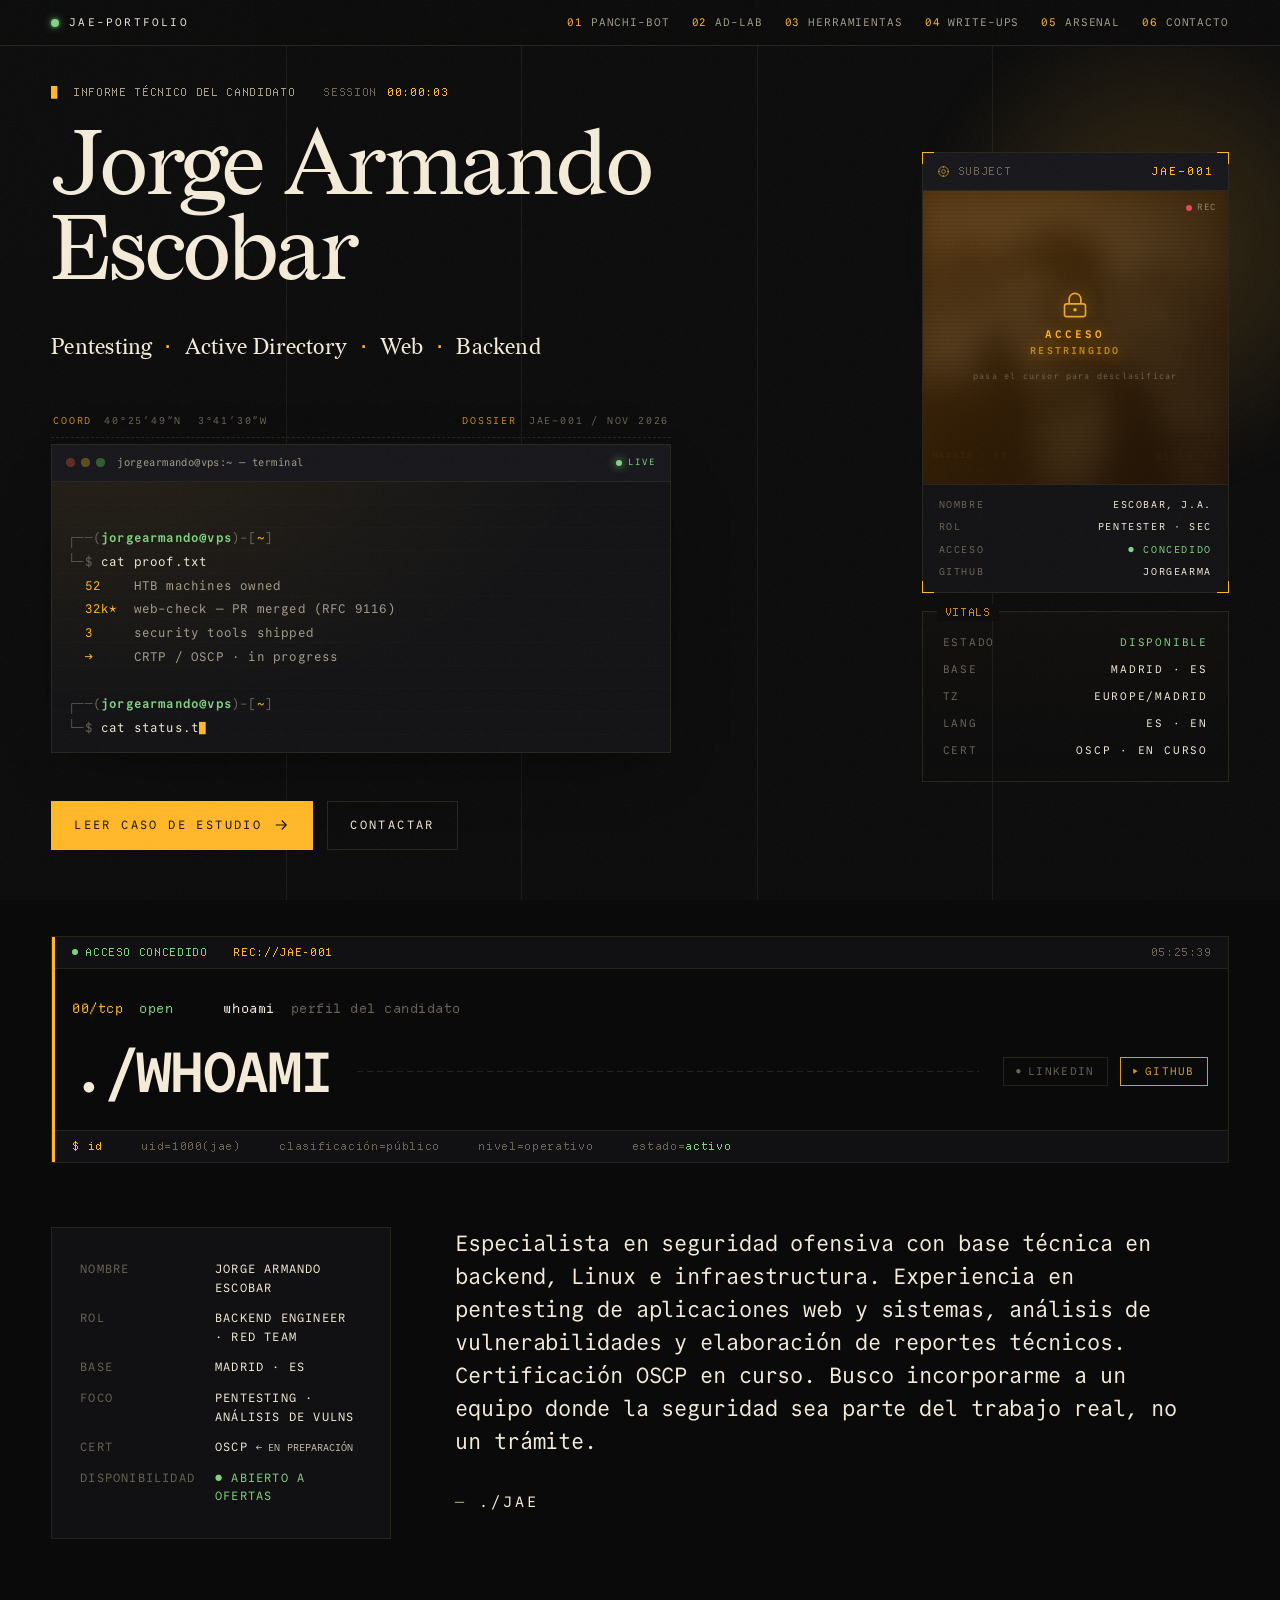
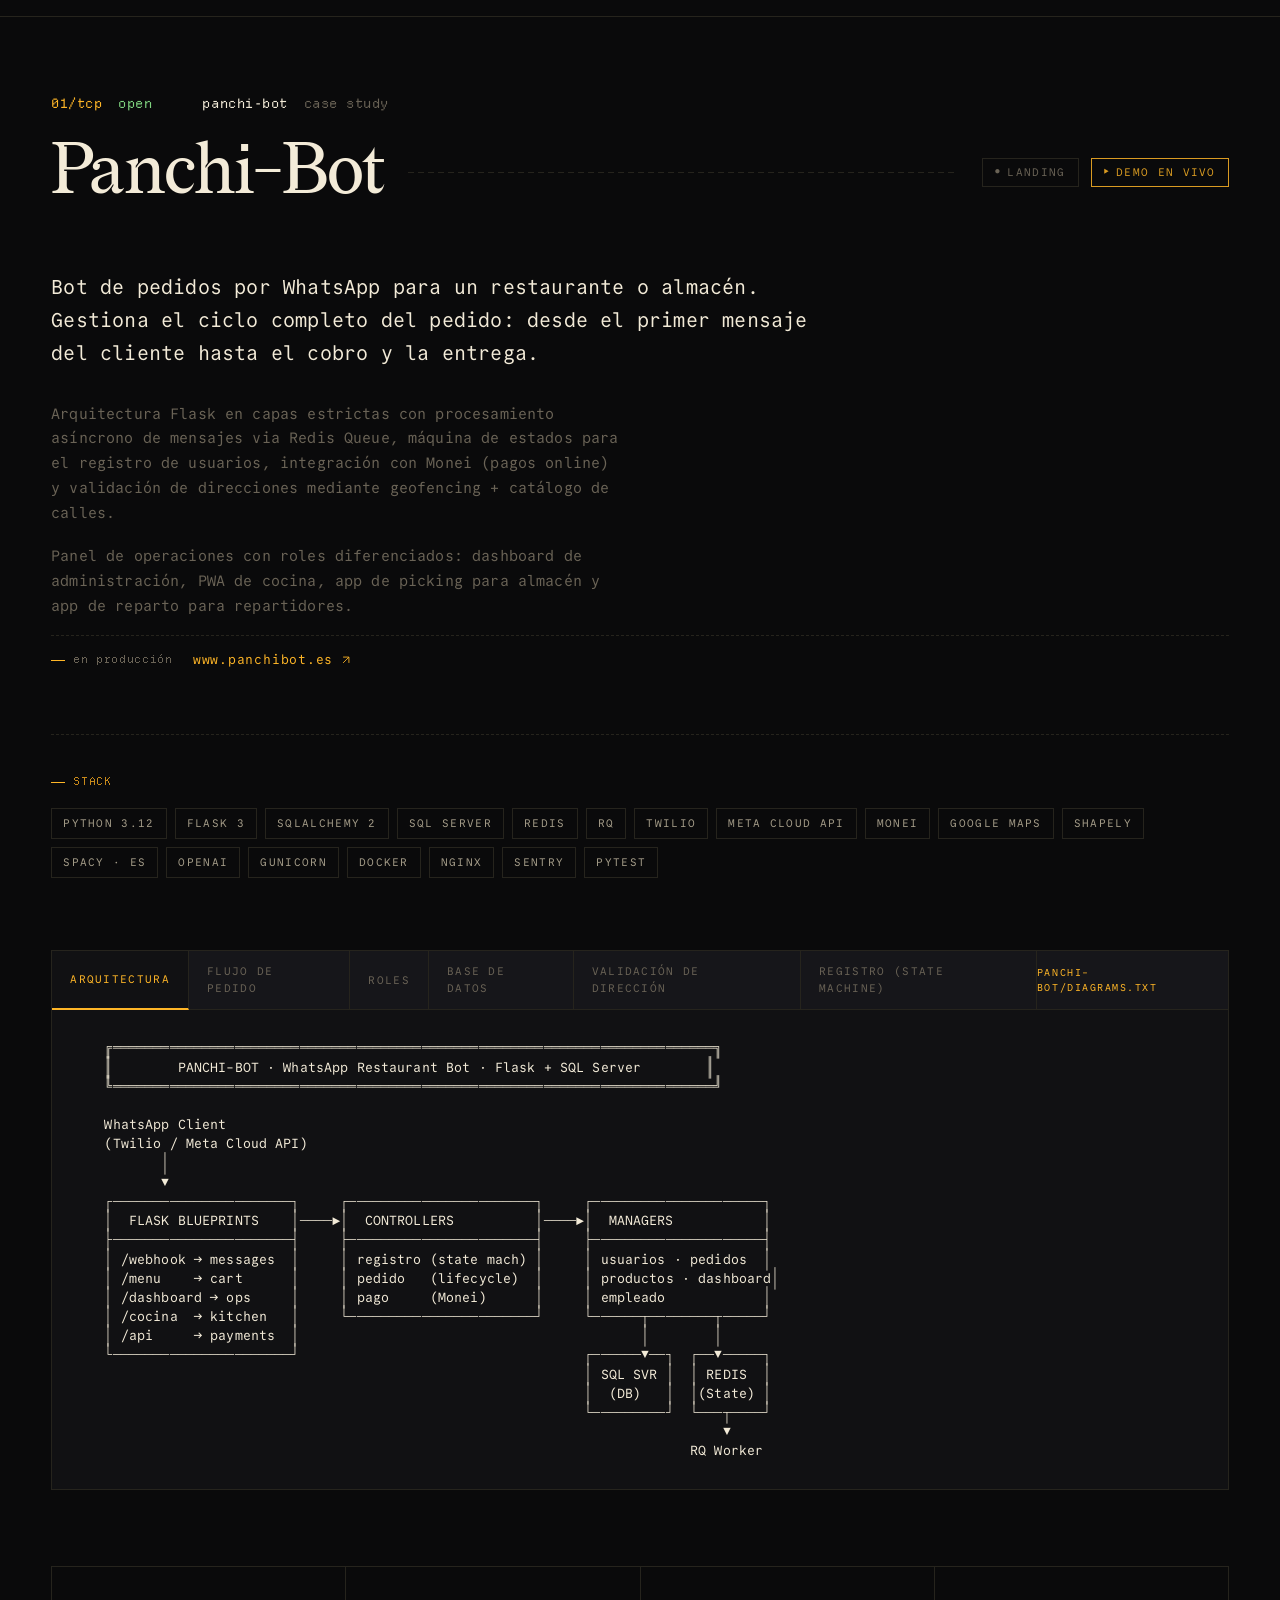
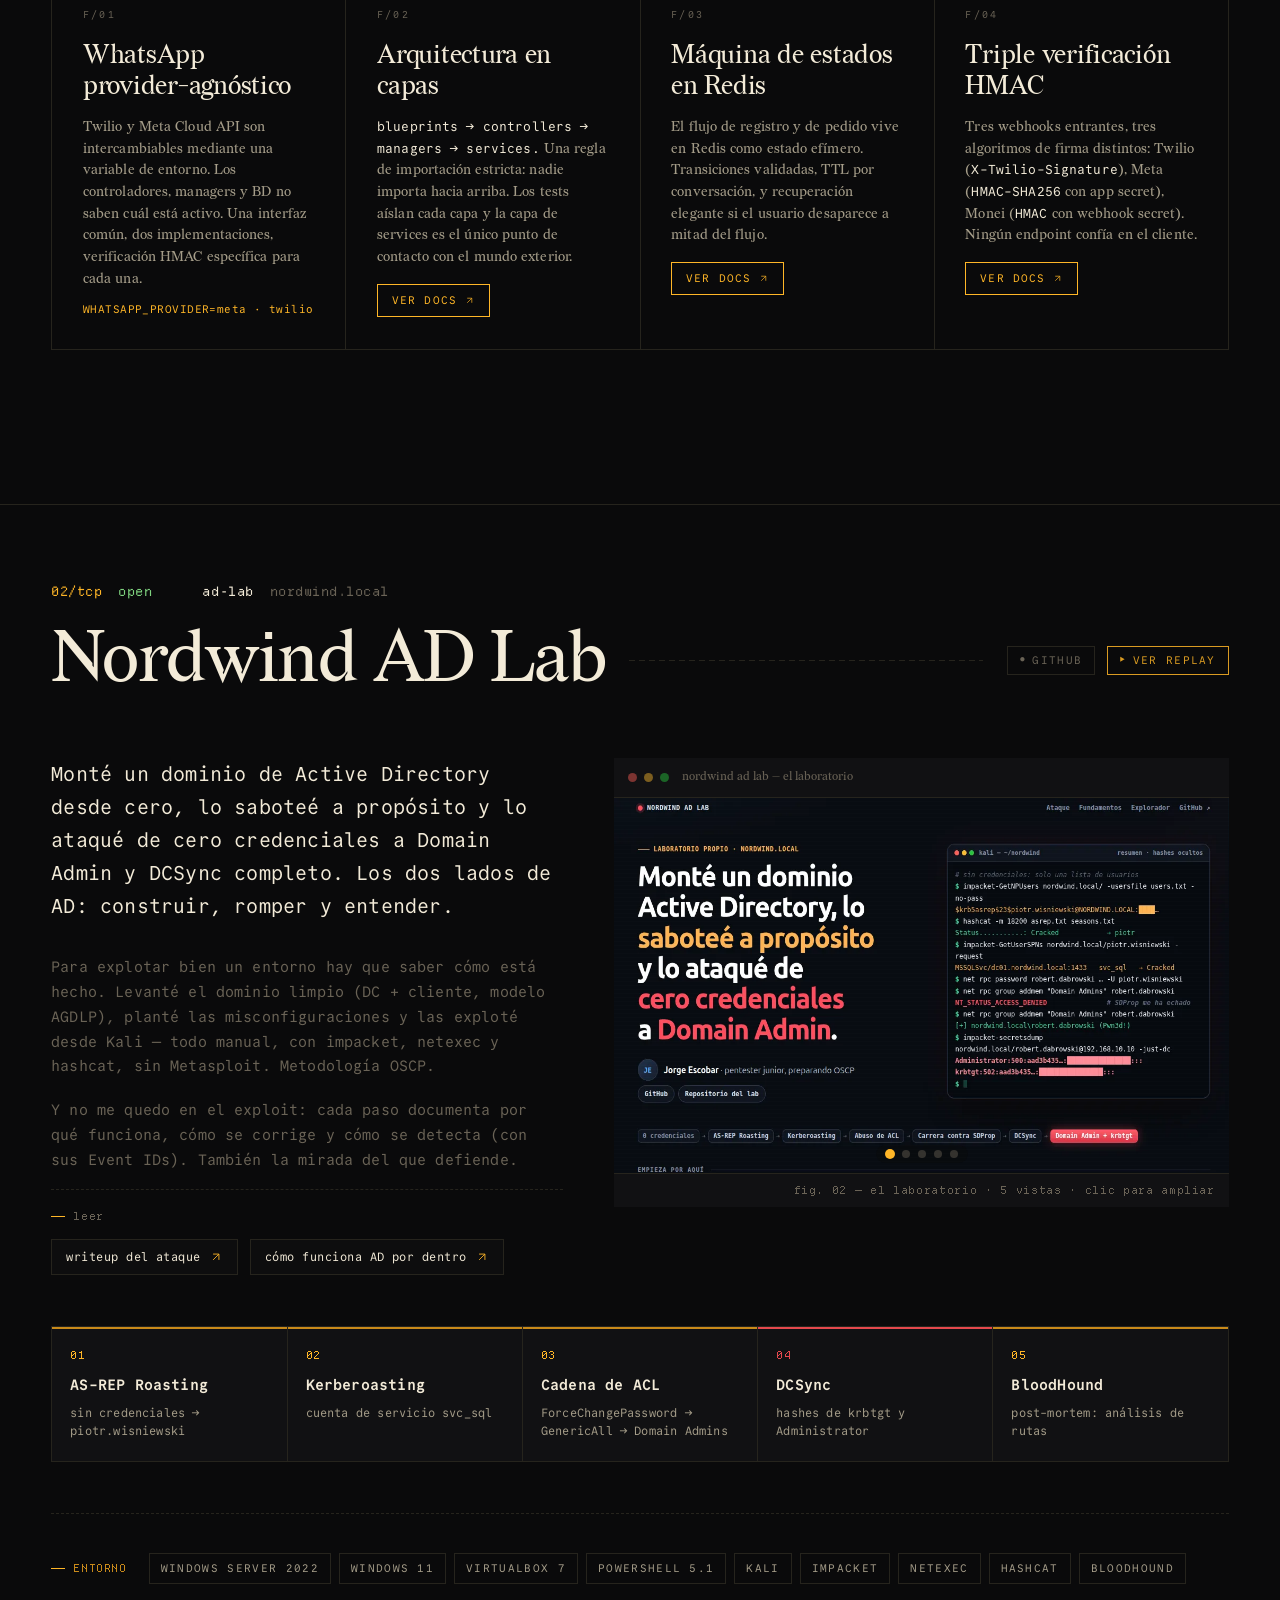
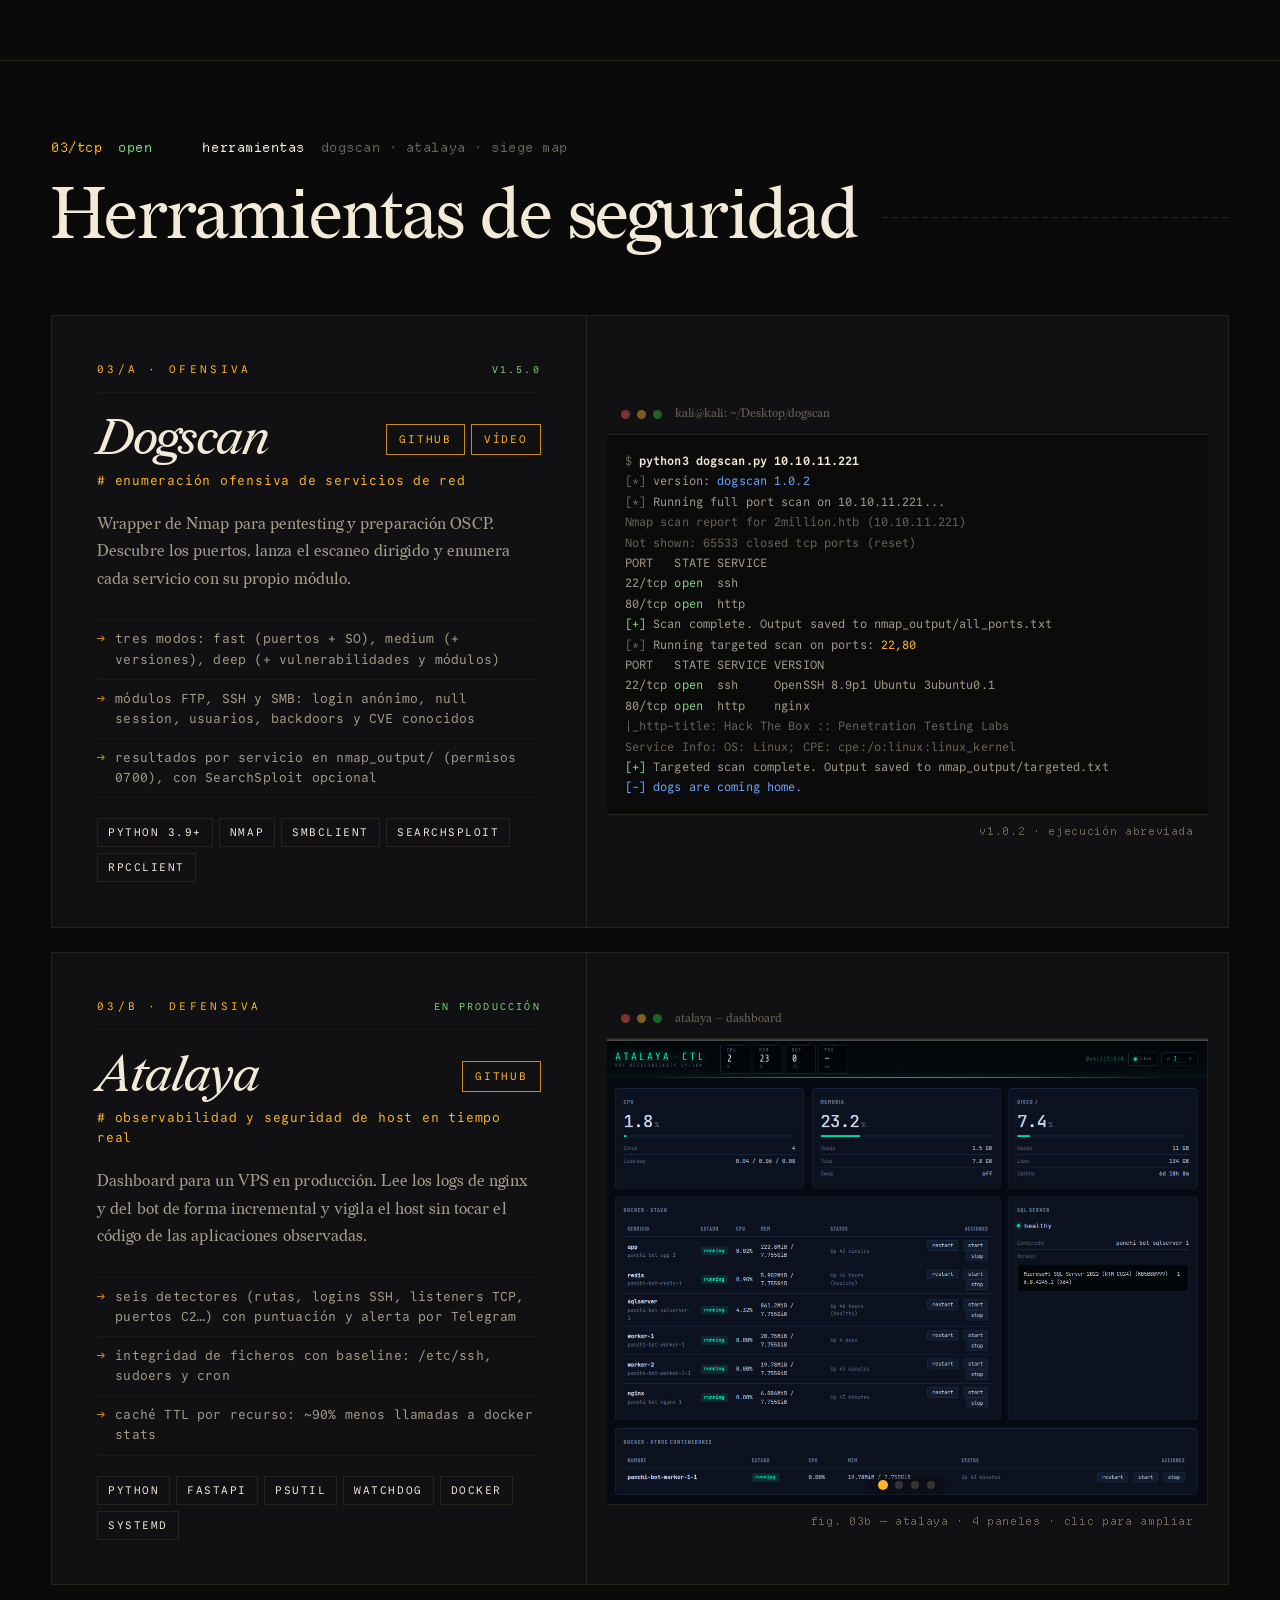
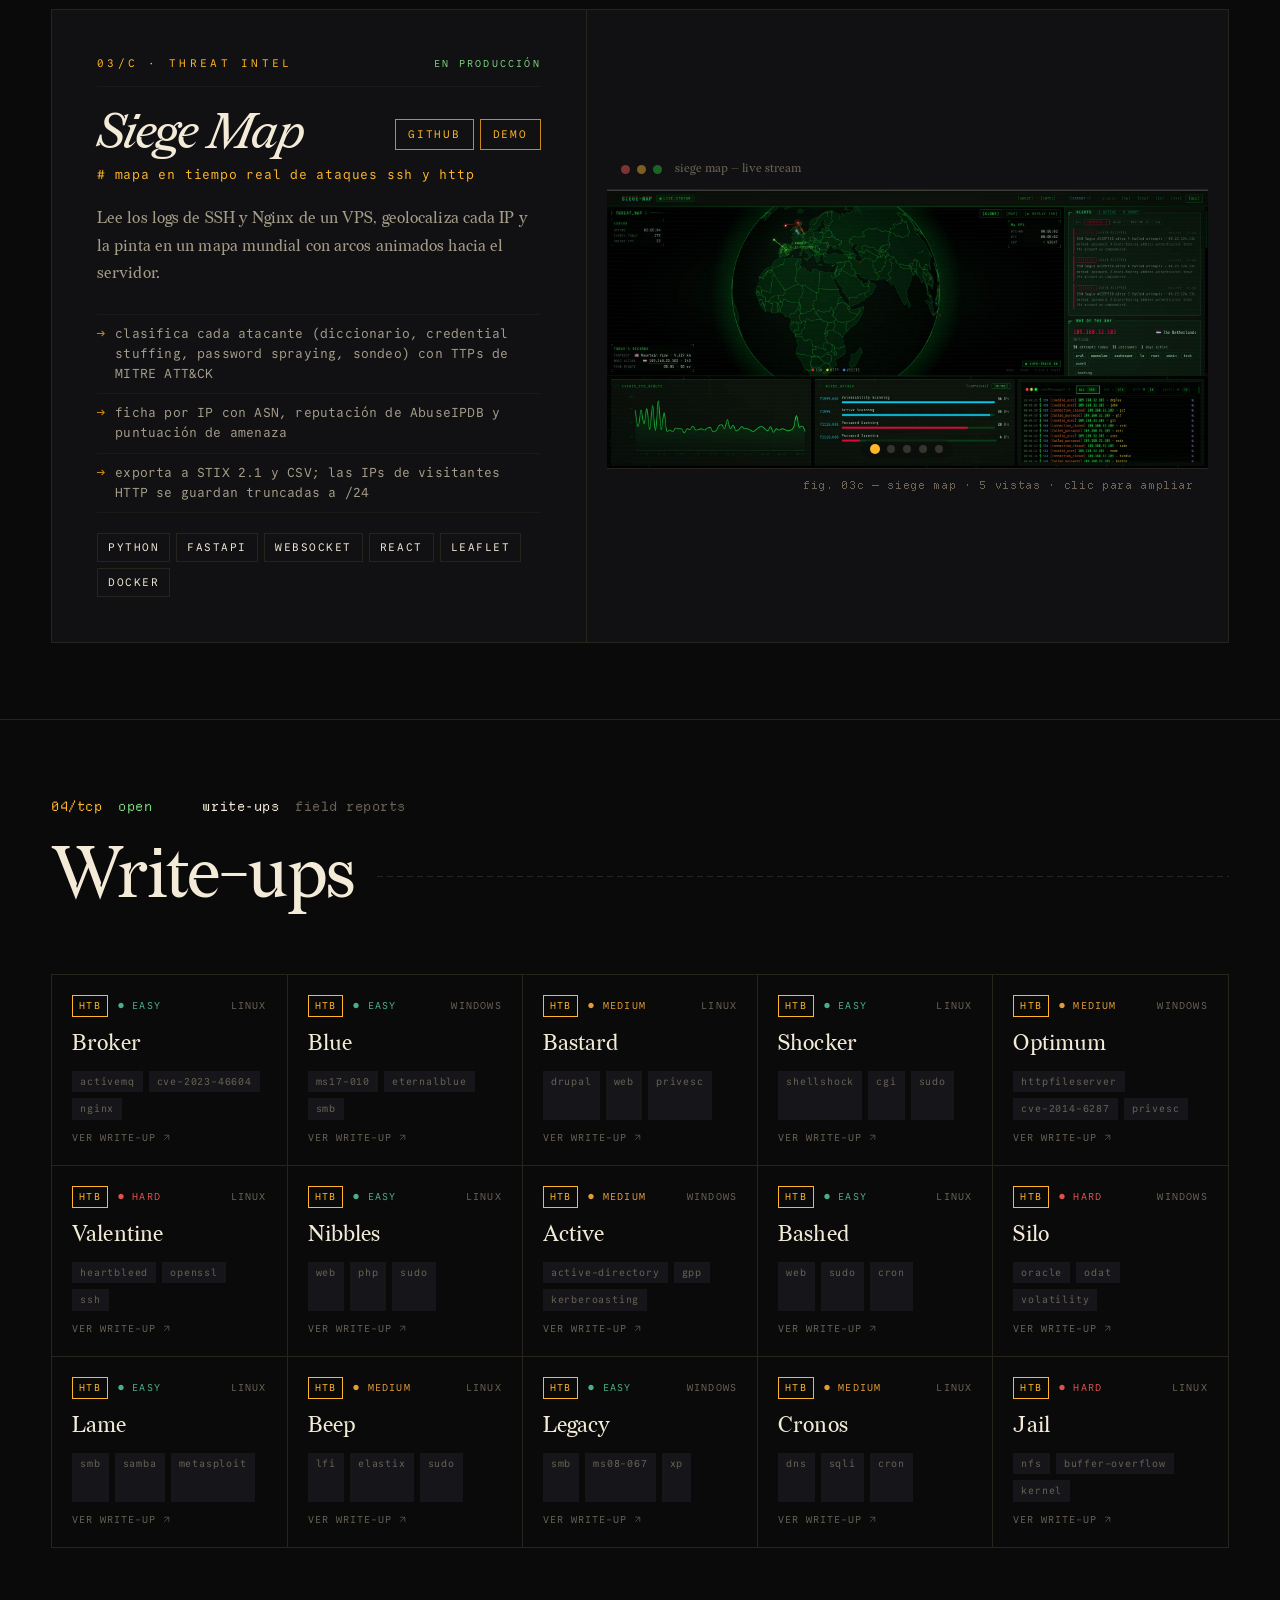
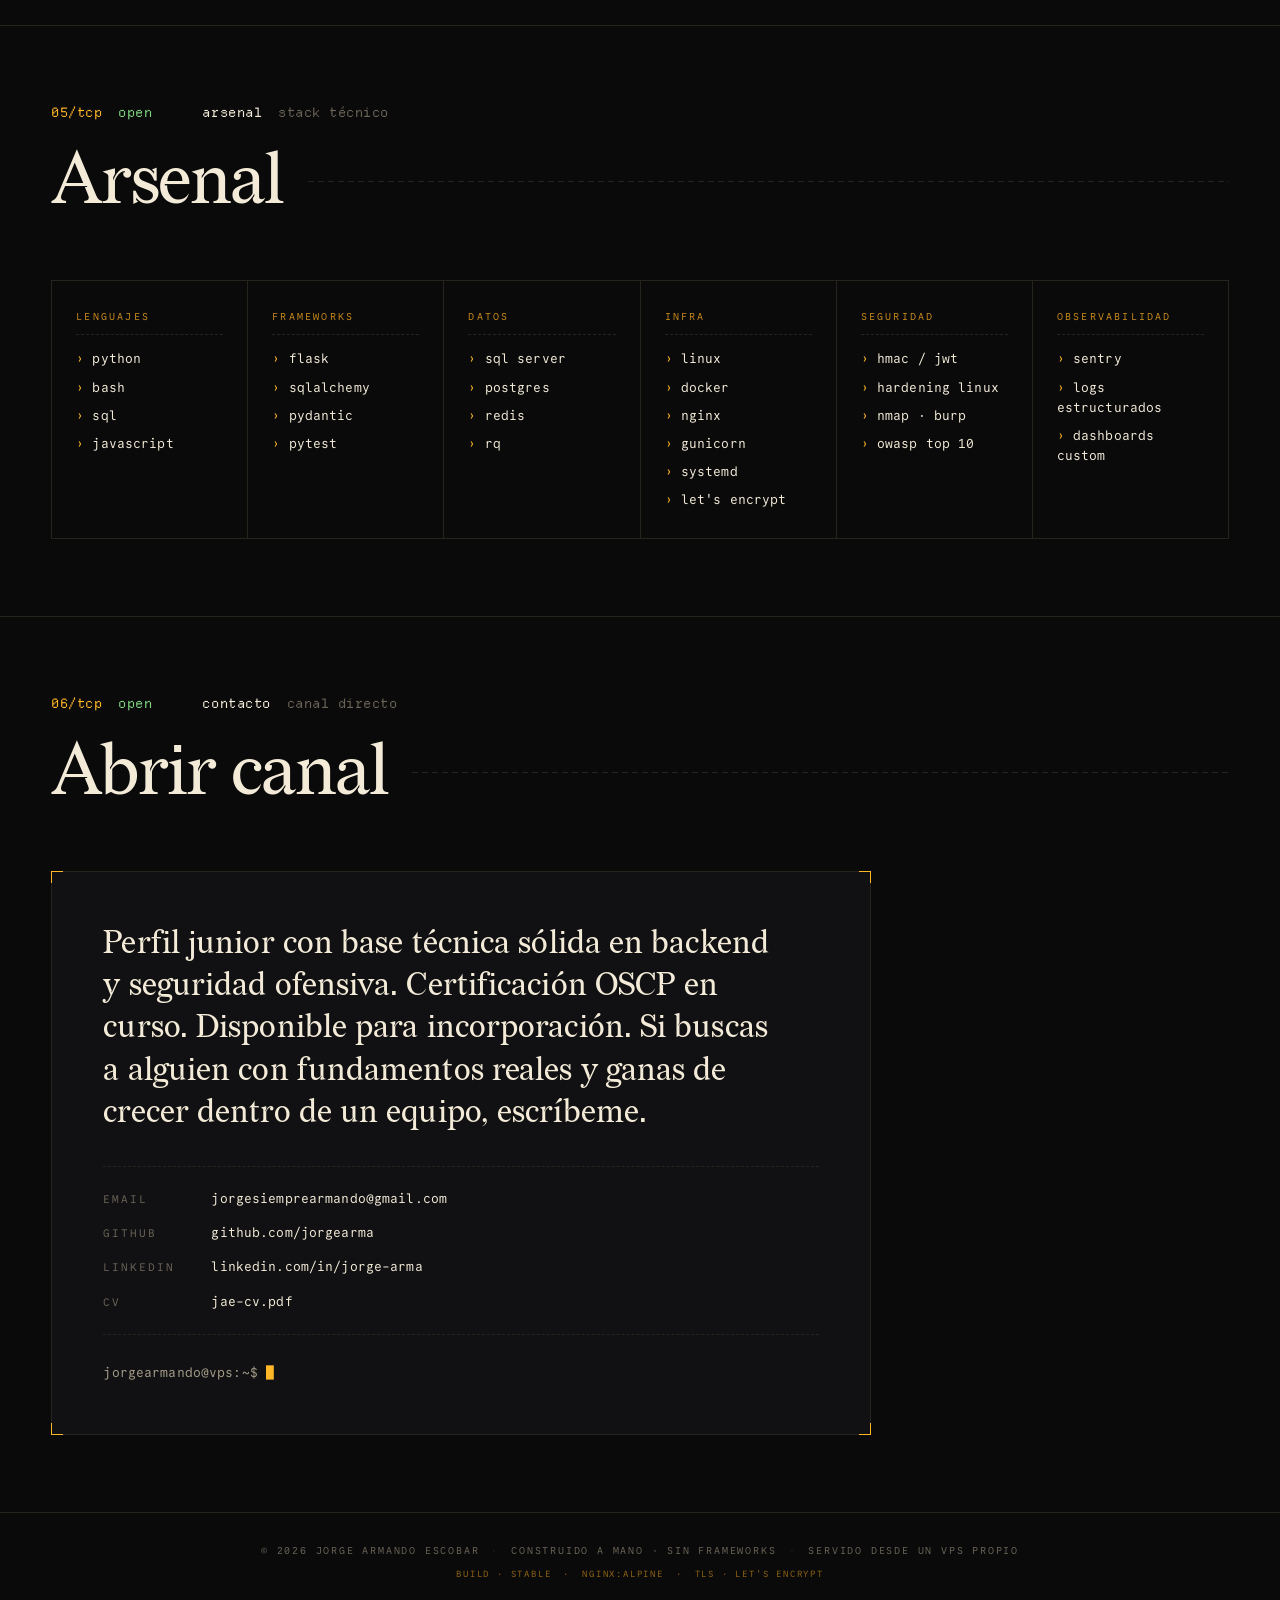
==== index.html @ d5e9458a "radar" ====
<!doctype html>
<html lang="es">
<head>
  <meta charset="utf-8" />
  <meta name="viewport" content="width=device-width, initial-scale=1, viewport-fit=cover" />
  <meta name="color-scheme" content="dark" />
  <title>Jorge Armando Escobar · Backend / Sistemas / Seguridad</title>
  <meta name="description" content="Especialista en seguridad ofensiva con base técnica en backend, Linux e infraestructura. Panchi-Bot · Dogscan · Atalaya. OSCP en curso." />

  <!-- Open Graph — preview en LinkedIn, WhatsApp, Twitter -->
  <meta property="og:type"        content="website" />
  <meta property="og:url"         content="https://jorgearmandoescobar.com/" />
  <meta property="og:title"       content="Jorge Armando Escobar · Backend / Pentesting" />
  <meta property="og:description" content="Especialista en seguridad ofensiva con base técnica en backend, Linux e infraestructura. Panchi-Bot · Dogscan · Atalaya. OSCP en curso." />
  <meta property="og:image"       content="https://jorgearmandoescobar.com/assets/og-cover-v2.png" />
  <meta property="og:image:width"  content="1200" />
  <meta property="og:image:height" content="630" />
  <meta property="og:locale"      content="es_ES" />
  <meta name="twitter:card"        content="summary_large_image" />
  <meta name="twitter:image"       content="https://jorgearmandoescobar.com/assets/og-cover-v2.png" />

  <!-- fuentes servidas desde el mismo VPS · styles.css contiene los @font-face -->
  <link rel="icon" href="assets/favicon.svg" type="image/svg+xml" />
  <link rel="stylesheet" href="styles.css" />
</head>
<body>
  <!-- grano de fondo · las scanlines viven solo dentro de la foto del dossier -->
  <div class="fx-grain" aria-hidden="true"></div>

  <!-- engineering grid lines -->
  <div class="grid-rails" aria-hidden="true">
    <span></span><span></span><span></span><span></span><span></span>
  </div>

  <!-- ──────────────── TOP STATUS BAR ──────────────── -->
  <header class="statusbar" role="banner">
    <div class="statusbar__left">
      <span class="statusbar__dot" aria-hidden="true"></span>
      <span class="mono statusbar__tag">JAE-PORTFOLIO</span>
    </div>
    <div class="statusbar__right mono">
      <a href="#panchibot" class="statusbar__link"><b>01</b><i>/tcp</i> panchi-bot</a>
      <a href="#adlab" class="statusbar__link"><b>02</b><i>/tcp</i> ad-lab</a>
      <a href="#herramientas" class="statusbar__link"><b>03</b><i>/tcp</i> herramientas</a>
      <a href="#writeups" class="statusbar__link"><b>04</b><i>/tcp</i> write-ups</a>
      <a href="#stack" class="statusbar__link"><b>05</b><i>/tcp</i> arsenal</a>
      <a href="#contact" class="statusbar__link"><b>06</b><i>/tcp</i> contacto</a>
    </div>
  </header>

  <!-- ──────────────── HERO ──────────────── -->
  <section class="hero" id="top">
    <div class="hero__body">
      <p class="hero__kicker mono">
        <span class="blink">█</span>&nbsp; informe técnico del candidato
        <span class="hero__session">
          <span class="statusbar__label">SESSION</span>
          <span class="statusbar__uptime" data-uptime>00:00:00</span>
        </span>
      </p>

      <h1 class="hero__name">
        <div class="hero__name-dossier" aria-hidden="true">
          <img src="assets/yo.jpeg" alt="" />
        </div>
        <span class="hero__first">Jorge&nbsp;Armando</span>
        <span class="hero__last">Escobar<em class="hero__stop">.</em></span>
      </h1>

      <p class="hero__role">
        <span>Pentesting</span>
        <span class="hero__sep">·</span>
        <span>Active Directory</span>
        <span class="hero__sep">·</span>
        <span>Web</span>
        <span class="hero__sep">·</span>
        <span>Backend</span>
      </p>

      <div class="hero__meta mono">
        <div class="hero__coord">
          <span class="hero__coord-label">COORD</span>
          <span>40°25′49″N&nbsp;&nbsp;3°41′30″W</span>
        </div>
        <div class="hero__stamp">
          <span class="hero__stamp-label">DOSSIER</span>
          <span>JAE–001 / NOV 2026</span>
        </div>
      </div>

      <div class="hero__terminal mono" aria-label="runtime logs">
        <div class="hero__terminal-bar">
          <span class="hero__terminal-dots" aria-hidden="true">
            <em></em><em></em><em></em>
          </span>
          <span class="hero__terminal-title">
            jorgearmando@vps:~ — terminal
          </span>
          <span class="hero__terminal-live"><span class="hero__terminal-pulse"></span>LIVE</span>
        </div>
        <ol class="hero__terminal-body" data-logs aria-live="polite"></ol>
        <div class="hero__terminal-foot">
          <span class="hero__terminal-prompt">
            <span class="hero__prompt-sym">jorgearmando</span><span class="hero__prompt-at">@</span><span class="hero__prompt-host">vps</span><span class="hero__prompt-sep">:</span><span class="hero__prompt-path">~</span><span class="hero__prompt-hash">$</span>
          </span>
          <span class="hero__terminal-cursor blink">█</span>
        </div>
      </div>

      <div class="hero__actions">
        <a class="btn btn--primary mono" href="#panchibot">
          <span>leer caso de estudio</span>
          <svg viewBox="0 0 24 24" width="18" height="18" aria-hidden="true"><path d="M5 12h14M13 6l6 6-6 6" fill="none" stroke="currentColor" stroke-width="1.5"/></svg>
        </a>
        <a class="btn btn--ghost mono" href="#contact">
          <span>contactar</span>
        </a>
      </div>
    </div>

    <div class="hero__right">
      <!-- ───── dossier photo card · la foto es assets/yo.jpeg ───── -->
      <figure class="dossier" aria-label="sujeto del dossier">
        <div class="card__corner card__corner--tl"></div>
        <div class="card__corner card__corner--tr"></div>
        <div class="card__corner card__corner--bl"></div>
        <div class="card__corner card__corner--br"></div>

        <div class="dossier__header mono">
          <span class="dossier__cam" aria-hidden="true">
            <svg width="13" height="13" viewBox="0 0 24 24" fill="none" stroke="currentColor" stroke-width="1.5">
              <circle cx="12" cy="12" r="9"/>
              <circle cx="12" cy="12" r="3.5"/>
              <line x1="12" y1="2" x2="12" y2="5.5"/>
              <line x1="12" y1="18.5" x2="12" y2="22"/>
              <line x1="2" y1="12" x2="5.5" y2="12"/>
              <line x1="18.5" y1="12" x2="22" y2="12"/>
            </svg>
          </span>
          <span>subject</span>
          <span class="dossier__id">JAE–001</span>
        </div>

        <div class="dossier__frame">
          <img class="dossier__img" src="assets/yo.jpeg" alt="Jorge Armando Escobar" />

          <!-- overlay de acceso restringido -->
          <div class="dossier__restricted" aria-hidden="true">
            <div class="dossier__restricted-inner">
              <svg class="dossier__lock" viewBox="0 0 24 24" fill="none" stroke="currentColor" stroke-width="1.4" xmlns="http://www.w3.org/2000/svg">
                <rect x="3" y="11" width="18" height="11" rx="2"/>
                <path d="M7 11V7a5 5 0 0 1 10 0v4"/>
                <circle cx="12" cy="16" r="1.5" fill="currentColor" stroke="none"/>
              </svg>
              <span class="dossier__restricted-label">ACCESO</span>
              <span class="dossier__restricted-label dossier__restricted-label--sub">RESTRINGIDO</span>
              <span class="dossier__restricted-hint">pasa el cursor para desclasificar</span>
            </div>
          </div>


          <!-- HUD táctico: coordenadas · ubicación · hora -->
          <div class="dossier__hud" aria-hidden="true">
            <div class="dossier__hud-tl">
              <span class="dossier__hud-lbl">LAT</span><span class="dossier__hud-val">40°25′49″N</span>
              <span class="dossier__hud-lbl">LON</span><span class="dossier__hud-val">3°41′30″W</span>
            </div>
            <div class="dossier__hud-bl">
              <span class="dossier__hud-loc">MADRID · ES</span>
              <span class="dossier__hud-subloc">Europe/Madrid</span>
            </div>
            <div class="dossier__hud-br">
              <span class="dossier__hud-time" id="dossier-time">--:--:--</span>
              <span class="dossier__hud-lbl">LOCAL</span>
            </div>
          </div>

          <!-- indicador REC -->
          <div class="dossier__rec" aria-hidden="true">
            <span class="dossier__rec-dot"></span>REC
          </div>

          <div class="dossier__scan" aria-hidden="true"></div>
          <div class="dossier__glow" aria-hidden="true"></div>
        </div>


        <dl class="dossier__meta mono">
          <div><dt>nombre</dt><dd>escobar, j.a.</dd></div>
          <div><dt>rol</dt><dd>pentester · sec</dd></div>
          <div><dt>acceso</dt><dd><span class="ok">● concedido</span></dd></div>
          <div><dt>github</dt><dd><a href="https://github.com/jorgearma" target="_blank" rel="noopener">jorgearma</a></dd></div>
        </dl>
      </figure>

      <div class="hero__side mono" aria-hidden="true">
        <div class="hero__side-row"><span>ESTADO</span><span class="hero__ok">disponible</span></div>
        <div class="hero__side-row"><span>BASE</span><span>Madrid · ES</span></div>
        <div class="hero__side-row"><span>TZ</span><span>Europe/Madrid</span></div>
        <div class="hero__side-row"><span>LANG</span><span>es · en</span></div>
        <div class="hero__side-row"><span>CERT</span><span>OSCP · en curso</span></div>
      </div>
    </div>

  </section>

  <!-- ──────────────── WHOAMI ──────────────── -->
  <section class="section whoami" id="whoami">
    <header class="whoami__head">
      <div class="whoami__head-bar mono">
        <span class="whoami__head-status">
          <span class="whoami__head-dot" aria-hidden="true"></span>ACCESO CONCEDIDO
        </span>
        <span class="whoami__head-id">REC://JAE-001</span>
        <span class="whoami__head-ts" id="whoami-ts" aria-hidden="true">--:--:--</span>
      </div>

      <div class="whoami__head-main">
        <p class="port" aria-hidden="true"><span class="port__num">00/tcp</span><span class="port__state"><i>filtered</i><b>open</b></span><span class="port__svc">whoami</span><span class="port__info">perfil del candidato</span></p>
        <h2 class="whoami__title" data-text="./whoami">./whoami</h2>
        <span class="section__line" aria-hidden="true"></span>
        <div class="case__links mono">
          <a class="case__link" href="https://www.linkedin.com/in/jorge-arma/" target="_blank" rel="noopener noreferrer">
            <span class="case__link-dot">●</span> linkedin
          </a>
          <a class="case__link case__link--demo" href="https://github.com/jorgearma" target="_blank" rel="noopener noreferrer">
            <span class="case__link-dot">▶</span> github
          </a>
        </div>
      </div>

      <div class="whoami__head-meta mono" aria-hidden="true">
        <span class="whoami__head-cmd">$ id</span>
        <span>uid=1000(jae)</span>
        <span>clasificación=público</span>
        <span>nivel=operativo</span>
        <span>estado=<span class="ok">activo</span></span>
      </div>
    </header>

    <div class="whoami__grid">
      <aside class="whoami__card" aria-label="perfil">

        <dl class="mono whoami__dl">
          <dt>nombre</dt><dd>jorge armando escobar</dd>
          <dt>rol</dt><dd>backend engineer · red team</dd>
          <dt>base</dt><dd>madrid · es</dd>
          <dt>foco</dt><dd>pentesting · análisis de vulns</dd>
          <dt>cert</dt><dd>oscp <span class="whoami__badge mono">← en preparación</span></dd>
          <dt>disponibilidad</dt><dd><span class="ok">● abierto a ofertas</span></dd>
        </dl>
      </aside>

      <div class="whoami__copy">


        <p class="lede">
          Especialista en seguridad ofensiva con base técnica en backend, Linux e infraestructura.
          Experiencia en pentesting de aplicaciones web y sistemas, análisis de vulnerabilidades
          y elaboración de reportes técnicos. Certificación OSCP en curso. Busco incorporarme
          a un equipo donde la seguridad sea parte del trabajo real, no un trámite.
        </p>
        <p class="mono whoami__sign">
          — <span>./jae</span>
        </p>
      </div>
    </div>
  </section>

  <!-- ──────────────── CASE STUDY: PANCHI-BOT ──────────────── -->
  <section class="section case" id="panchibot">
    <header class="section__head">
      <p class="port" aria-hidden="true"><span class="port__num">01/tcp</span><span class="port__state"><i>filtered</i><b>open</b></span><span class="port__svc">panchi-bot</span><span class="port__info">case study</span></p>
      <h2 class="section__title">Panchi-Bot</h2>
      <span class="section__line" aria-hidden="true"></span>
      <div class="case__links mono">
        <a class="case__link" href="https://www.panchibot.es" target="_blank" rel="noopener noreferrer">
          <span class="case__link-dot">●</span> landing
        </a>
        <a class="case__link case__link--demo" href="https://www.panchibot.es/demo" target="_blank" rel="noopener noreferrer">
          <span class="case__link-dot">▶</span> demo en vivo
        </a>
      </div>
    </header>

    <p class="case__lede">
      Bot de pedidos por WhatsApp para un restaurante o almacén.
      Gestiona el ciclo completo del pedido: desde el primer mensaje
      del cliente hasta el cobro y la entrega.
    </p>
    <p class="case__lede case__lede--body">
      Arquitectura Flask en capas estrictas con procesamiento asíncrono
      de mensajes via Redis Queue, máquina de estados para el registro
      de usuarios, integración con Monei (pagos online) y validación
      de direcciones mediante geofencing + catálogo de calles.
    </p>
    <p class="case__lede case__lede--body">
      Panel de operaciones con roles diferenciados: dashboard de
      administración, PWA de cocina, app de picking para almacén
      y app de reparto para repartidores.
    </p>

    <div class="case__footer mono">
      <span class="case__footer-label">en producción</span>
      <a class="case__footer-link" href="https://www.panchibot.es" target="_blank" rel="noopener noreferrer">
        www.panchibot.es
        <svg viewBox="0 0 24 24" width="14" height="14" aria-hidden="true"><path d="M7 17L17 7M17 7H7M17 7v10" fill="none" stroke="currentColor" stroke-width="1.5"/></svg>
      </a>
    </div>

    <!-- stack badges -->
    <div class="stack" aria-label="stack técnico">
      <span class="stack__label mono">stack</span>
      <ul class="stack__list mono">
        <li>Python 3.12</li>
        <li>Flask 3</li>
        <li>SQLAlchemy 2</li>
        <li>SQL Server</li>
        <li>Redis</li>
        <li>RQ</li>
        <li>Twilio</li>
        <li>Meta Cloud API</li>
        <li>Monei</li>
        <li>Google Maps</li>
        <li>Shapely</li>
        <li>SpaCy&nbsp;·&nbsp;es</li>
        <li>OpenAI</li>
        <li>Gunicorn</li>
        <li>Docker</li>
        <li>Nginx</li>
        <li>Sentry</li>
        <li>Pytest</li>
      </ul>
    </div>

    <!-- diagramas de arquitectura · contenido generado por main.js (ARCH_PANELS) -->
    <div class="arch" aria-label="diagramas de arquitectura" data-arch></div>

    <!-- feature cards · contenido generado por main.js (FEATURES) -->
    <div class="features" data-features></div>
  </section>

  <!-- ──────────────── NORDWIND AD LAB ──────────────── -->
  <!-- datos de la cadena: docs/phase3-attack.md del repo nordwind-ad-lab -->
  <section class="section adlab" id="adlab">
    <header class="section__head">
      <p class="port" aria-hidden="true"><span class="port__num">02/tcp</span><span class="port__state"><i>filtered</i><b>open</b></span><span class="port__svc">ad-lab</span><span class="port__info">nordwind.local</span></p>
      <h2 class="section__title">Nordwind AD Lab</h2>
      <span class="section__line" aria-hidden="true"></span>
      <div class="case__links mono">
        <a class="case__link" href="https://github.com/jorgearma/nordwind-ad-lab" target="_blank" rel="noopener noreferrer">
          <span class="case__link-dot">●</span> github
        </a>
        <a class="case__link case__link--demo" href="https://ad-lab.jorgearmandoescobar.com" target="_blank" rel="noopener noreferrer">
          <span class="case__link-dot">▶</span> ver replay
        </a>
      </div>
    </header>

    <div class="adlab__top">
      <div class="adlab__brief">
        <p class="case__lede">
          Monté un dominio de Active Directory desde cero, lo saboteé a propósito
          y lo ataqué de cero credenciales a Domain Admin y DCSync completo.
          Los dos lados de AD: construir, romper y entender.
        </p>
        <p class="case__lede case__lede--body">
          Para explotar bien un entorno hay que saber cómo está hecho. Levanté el
          dominio limpio (DC + cliente, modelo AGDLP), planté las
          misconfiguraciones y las exploté desde Kali — todo manual, con impacket,
          netexec y hashcat, sin Metasploit. Metodología OSCP.
        </p>
        <p class="case__lede case__lede--body">
          Y no me quedo en el exploit: cada paso documenta por qué funciona, cómo
          se corrige y cómo se detecta (con sus Event IDs). También la mirada del
          que defiende.
        </p>
        <div class="case__footer mono">
          <span class="case__footer-label">leer</span>
          <a class="case__footer-link" href="https://github.com/jorgearma/nordwind-ad-lab/blob/main/docs/phase3-attack.md" target="_blank" rel="noopener noreferrer">
            writeup del ataque
            <svg viewBox="0 0 24 24" width="14" height="14" aria-hidden="true"><path d="M7 17L17 7M17 7H7M17 7v10" fill="none" stroke="currentColor" stroke-width="1.5"/></svg>
          </a>
          <a class="case__footer-link" href="https://ad-lab.jorgearmandoescobar.com/fundamentos.html" target="_blank" rel="noopener noreferrer">
            cómo funciona AD por dentro
            <svg viewBox="0 0 24 24" width="14" height="14" aria-hidden="true"><path d="M7 17L17 7M17 7H7M17 7v10" fill="none" stroke="currentColor" stroke-width="1.5"/></svg>
          </a>
        </div>
      </div>

      <figure class="proj__demo adlab__shot" aria-label="capturas del laboratorio">
        <div class="proj__demo-frame">
          <div class="proj__demo-bar">
            <span class="proj__demo-dot proj__demo-dot--red"></span>
            <span class="proj__demo-dot proj__demo-dot--amber"></span>
            <span class="proj__demo-dot proj__demo-dot--green"></span>
            <span class="proj__demo-title">nordwind ad lab — el laboratorio</span>
          </div>
          <div class="proj__demo-screen">
            <div class="proj__carousel" data-carousel>
              <div class="proj__carousel-track">
                <img src="assets/nordwind-01-portada.webp" alt="Portada del laboratorio: de cero credenciales a Domain Admin, con terminal resumen del ataque" loading="lazy">
                <img src="assets/nordwind-02-sdprop-grafo.webp" alt="El ataque: paso de abuso de ACL, el grafo del dominio y un ACCESS_DENIED devuelto por SDProp" loading="lazy">
                <img src="assets/nordwind-03-sdprop-cards.webp" alt="Por qué falló, qué enseña y cómo se detecta el abuso de ACL frenado por AdminSDHolder" loading="lazy">
                <img src="assets/nordwind-04-agdlp.webp" alt="Cómo funciona AD por dentro: modelo AGDLP y cadena de grupos de un usuario" loading="lazy">
                <img src="assets/nordwind-05-acl-quiz.webp" alt="Comprobación de acceso del token contra la ACL y bloque de autoevaluación sobre AD" loading="lazy">
              </div>
              <button class="proj__carousel-btn proj__carousel-btn--prev" aria-label="captura anterior">‹</button>
              <button class="proj__carousel-btn proj__carousel-btn--next" aria-label="captura siguiente">›</button>
              <div class="proj__carousel-dots" aria-hidden="true">
                <span class="proj__carousel-dot is-active"></span>
                <span class="proj__carousel-dot"></span>
                <span class="proj__carousel-dot"></span>
                <span class="proj__carousel-dot"></span>
                <span class="proj__carousel-dot"></span>
              </div>
            </div>
          </div>
          <figcaption class="proj__demo-cap">fig. 02 — el laboratorio · 5 vistas · clic para ampliar</figcaption>
        </div>
      </figure>
    </div>

    <!-- cadena de ataque -->
    <ol class="chain mono" aria-label="cadena de ataque">
      <li class="chain__step">
        <span class="chain__n">01</span>
        <span class="chain__name">AS-REP Roasting</span>
        <span class="chain__res">sin credenciales → piotr.wisniewski</span>
      </li>
      <li class="chain__step">
        <span class="chain__n">02</span>
        <span class="chain__name">Kerberoasting</span>
        <span class="chain__res">cuenta de servicio svc_sql</span>
      </li>
      <li class="chain__step">
        <span class="chain__n">03</span>
        <span class="chain__name">Cadena de ACL</span>
        <span class="chain__res">ForceChangePassword → GenericAll → Domain Admins</span>
      </li>
      <li class="chain__step chain__step--end">
        <span class="chain__n">04</span>
        <span class="chain__name">DCSync</span>
        <span class="chain__res">hashes de krbtgt y Administrator</span>
      </li>
      <li class="chain__step">
        <span class="chain__n">05</span>
        <span class="chain__name">BloodHound</span>
        <span class="chain__res">post-mortem: análisis de rutas</span>
      </li>
    </ol>

    <div class="stack" aria-label="entorno del laboratorio">
      <span class="stack__label mono">entorno</span>
      <ul class="stack__list mono">
        <li>Windows Server 2022</li>
        <li>Windows 11</li>
        <li>VirtualBox 7</li>
        <li>PowerShell 5.1</li>
        <li>Kali</li>
        <li>impacket</li>
        <li>netexec</li>
        <li>hashcat</li>
        <li>BloodHound</li>
      </ul>
    </div>
  </section>

  <!-- ──────────────── HERRAMIENTAS DE SEGURIDAD ──────────────── -->
  <section class="section projects" id="herramientas">
    <header class="section__head">
      <p class="port" aria-hidden="true"><span class="port__num">03/tcp</span><span class="port__state"><i>filtered</i><b>open</b></span><span class="port__svc">herramientas</span><span class="port__info">dogscan · atalaya · siege map</span></p>
      <h2 class="section__title">Herramientas de seguridad</h2>
      <span class="section__line" aria-hidden="true"></span>
    </header>

    <div class="projects__list">

      <!-- ── Dogscan ── -->
      <article class="proj proj--wide" id="dogscan">
        <div class="proj__content">
          <header class="proj__head mono">
            <span class="proj__idx">03/a · ofensiva</span>
            <span class="proj__status">v1.5.0</span>
          </header>
          <div class="proj__titlebar">
            <h3 class="proj__title">Dogscan</h3>
            <div class="proj__btns mono">
              <a class="proj__repo-btn" href="https://github.com/jorgearma/tools" target="_blank" rel="noopener noreferrer">github</a>
              <a class="proj__repo-btn" href="https://www.linkedin.com/feed/update/urn:li:ugcPost:7407039861741731840" target="_blank" rel="noopener noreferrer">vídeo</a>
            </div>
          </div>
          <p class="proj__tag mono"># enumeración ofensiva de servicios de red</p>
          <p class="proj__lede">
            Wrapper de Nmap para pentesting y preparación OSCP. Descubre los
            puertos, lanza el escaneo dirigido y enumera cada servicio con su
            propio módulo.
          </p>
          <ul class="proj__feats mono">
            <li><span class="proj__arr">→</span> tres modos: fast (puertos + SO), medium (+ versiones), deep (+ vulnerabilidades y módulos)</li>
            <li><span class="proj__arr">→</span> módulos FTP, SSH y SMB: login anónimo, null session, usuarios, backdoors y CVE conocidos</li>
            <li><span class="proj__arr">→</span> resultados por servicio en nmap_output/ (permisos 0700), con SearchSploit opcional</li>
          </ul>
          <ul class="proj__stack mono">
            <li>python 3.9+</li><li>nmap</li><li>smbclient</li><li>searchsploit</li><li>rpcclient</li>
          </ul>
        </div>

        <!-- salida real transcrita de assets/dogscan_picture.png del repo (v1.0.2), abreviada.
             Para actualizarla, pega una ejecución de la versión actual dentro del <pre>. -->
        <figure class="proj__demo" aria-label="ejecución de dogscan">
          <div class="proj__demo-frame">
            <div class="proj__demo-bar">
              <span class="proj__demo-dot proj__demo-dot--red"></span>
              <span class="proj__demo-dot proj__demo-dot--amber"></span>
              <span class="proj__demo-dot proj__demo-dot--green"></span>
              <span class="proj__demo-title mono">kali@kali: ~/Desktop/dogscan</span>
            </div>
            <div class="proj__demo-screen proj__demo-screen--term">
<pre class="proj__term mono"><span class="t-mute">$</span> <b>python3 dogscan.py 10.10.11.221</b>
<span class="t-mute">[*]</span> version: <span class="t-cy">dogscan 1.0.2</span>
<span class="t-mute">[*]</span> Running full port scan on 10.10.11.221...
<span class="t-dim">Nmap scan report for 2million.htb (10.10.11.221)
Not shown: 65533 closed tcp ports (reset)</span>
PORT   STATE SERVICE
22/tcp <span class="t-ok">open</span>  ssh
80/tcp <span class="t-ok">open</span>  http
<span class="t-ok">[+]</span> Scan complete. Output saved to nmap_output/all_ports.txt
<span class="t-mute">[*]</span> Running targeted scan on ports: <span class="t-am">22,80</span>
PORT   STATE SERVICE VERSION
22/tcp <span class="t-ok">open</span>  ssh     OpenSSH 8.9p1 Ubuntu 3ubuntu0.1
80/tcp <span class="t-ok">open</span>  http    nginx
<span class="t-dim">|_http-title: Hack The Box :: Penetration Testing Labs
Service Info: OS: Linux; CPE: cpe:/o:linux:linux_kernel</span>
<span class="t-ok">[+]</span> Targeted scan complete. Output saved to nmap_output/targeted.txt
<span class="t-cy">[-] dogs are coming home.</span></pre>
            </div>
            <figcaption class="proj__demo-cap">v1.0.2 · ejecución abreviada</figcaption>
          </div>
        </figure>
      </article>

      <!-- ── Atalaya ── -->
      <article class="proj proj--wide" id="atalaya">
        <div class="proj__content">
          <header class="proj__head mono">
            <span class="proj__idx">03/b · defensiva</span>
            <span class="proj__status">en producción</span>
          </header>
          <div class="proj__titlebar">
            <h3 class="proj__title">Atalaya</h3>
            <div class="proj__btns mono">
              <a class="proj__repo-btn" href="https://github.com/jorgearma/atalaya" target="_blank" rel="noopener noreferrer">github</a>
            </div>
          </div>
          <p class="proj__tag mono"># observabilidad y seguridad de host en tiempo real</p>
          <p class="proj__lede">
            Dashboard para un VPS en producción. Lee los logs de nginx y del bot
            de forma incremental y vigila el host sin tocar el código de las
            aplicaciones observadas.
          </p>
          <ul class="proj__feats mono">
            <li><span class="proj__arr">→</span> seis detectores (rutas, logins SSH, listeners TCP, puertos C2…) con puntuación y alerta por Telegram</li>
            <li><span class="proj__arr">→</span> integridad de ficheros con baseline: /etc/ssh, sudoers y cron</li>
            <li><span class="proj__arr">→</span> caché TTL por recurso: ~90% menos llamadas a docker stats</li>
          </ul>
          <ul class="proj__stack mono">
            <li>python</li><li>fastapi</li><li>psutil</li><li>watchdog</li><li>docker</li><li>systemd</li>
          </ul>
        </div>

        <figure class="proj__demo" aria-label="capturas del dashboard">
          <div class="proj__demo-frame">
            <div class="proj__demo-bar">
              <span class="proj__demo-dot proj__demo-dot--red"></span>
              <span class="proj__demo-dot proj__demo-dot--amber"></span>
              <span class="proj__demo-dot proj__demo-dot--green"></span>
              <span class="proj__demo-title">atalaya — dashboard</span>
            </div>
            <div class="proj__demo-screen">
              <div class="proj__carousel" data-carousel>
                <div class="proj__carousel-track">
                  <img src="assets/atalaya-panel-1.png" alt="Panel 1 — métricas de sistema" loading="lazy">
                  <img src="assets/atalaya-panel-2.png" alt="Panel 2 — detección de amenazas" loading="lazy">
                  <img src="assets/atalaya-panel-3.png" alt="Panel 3 — logs en tiempo real" loading="lazy">
                  <img src="assets/atalaya-panel-4.png" alt="Panel 4 — file integrity monitor" loading="lazy">
                </div>
                <button class="proj__carousel-btn proj__carousel-btn--prev" aria-label="panel anterior">‹</button>
                <button class="proj__carousel-btn proj__carousel-btn--next" aria-label="panel siguiente">›</button>
                <div class="proj__carousel-dots" aria-hidden="true">
                  <span class="proj__carousel-dot is-active"></span>
                  <span class="proj__carousel-dot"></span>
                  <span class="proj__carousel-dot"></span>
                  <span class="proj__carousel-dot"></span>
                </div>
              </div>
            </div>
            <figcaption class="proj__demo-cap">fig. 03b — atalaya · 4 paneles · clic para ampliar</figcaption>
          </div>
        </figure>
      </article>

      <!-- ── Siege Map ── -->
      <article class="proj proj--wide" id="siege-map">
        <div class="proj__content">
          <header class="proj__head mono">
            <span class="proj__idx">03/c · threat intel</span>
            <span class="proj__status">en producción</span>
          </header>
          <div class="proj__titlebar">
            <h3 class="proj__title">Siege Map</h3>
            <div class="proj__btns mono">
              <a class="proj__repo-btn" href="https://github.com/jorgearma/siege-map" target="_blank" rel="noopener noreferrer">github</a>
              <a class="proj__repo-btn" href="https://radar.jorgearmandoescobar.com" target="_blank" rel="noopener noreferrer">demo</a>
            </div>
          </div>
          <p class="proj__tag mono"># mapa en tiempo real de ataques SSH y HTTP</p>
          <p class="proj__lede">
            Lee los logs de SSH y Nginx de un VPS, geolocaliza cada IP y la
            pinta en un mapa mundial con arcos animados hacia el servidor.
          </p>
          <ul class="proj__feats mono">
            <li><span class="proj__arr">→</span> clasifica cada atacante (diccionario, credential stuffing, password spraying, sondeo) con TTPs de MITRE ATT&amp;CK</li>
            <li><span class="proj__arr">→</span> ficha por IP con ASN, reputación de AbuseIPDB y puntuación de amenaza</li>
            <li><span class="proj__arr">→</span> exporta a STIX 2.1 y CSV; las IPs de visitantes HTTP se guardan truncadas a /24</li>
          </ul>
          <ul class="proj__stack mono">
            <li>python</li><li>fastapi</li><li>websocket</li><li>react</li><li>leaflet</li><li>docker</li>
          </ul>
        </div>

        <figure class="proj__demo" aria-label="capturas del mapa">
          <div class="proj__demo-frame">
            <div class="proj__demo-bar">
              <span class="proj__demo-dot proj__demo-dot--red"></span>
              <span class="proj__demo-dot proj__demo-dot--amber"></span>
              <span class="proj__demo-dot proj__demo-dot--green"></span>
              <span class="proj__demo-title">siege map — live stream</span>
            </div>
            <div class="proj__demo-screen">
              <div class="proj__carousel" data-carousel>
                <div class="proj__carousel-track">
                  <img src="assets/siege-01-globe.webp" alt="Siege Map — modo globo con arcos en vivo desde el origen de cada ataque" width="1910" height="870" loading="lazy">
                  <img src="assets/siege-02-tracelock.webp" alt="Siege Map — modo mapa plano con el callout TRACE LOCK sobre una IP atacante" width="1910" height="883" loading="lazy">
                  <img src="assets/siege-03-ssh-bots.webp" alt="Siege Map — INTEL: bots SSH, usuarios probados, redes y paises de origen" width="1910" height="592" loading="lazy">
                  <img src="assets/siege-04-http-probes.webp" alt="Siege Map — INTEL: qué buscan los bots web (.env, .git, WordPress)" width="1909" height="840" loading="lazy">
                  <img src="assets/siege-05-visitors.webp" alt="Siege Map — INTEL: visitantes reales frente a tráfico automatizado" width="1910" height="715" loading="lazy">
                </div>
                <button class="proj__carousel-btn proj__carousel-btn--prev" aria-label="captura anterior">‹</button>
                <button class="proj__carousel-btn proj__carousel-btn--next" aria-label="captura siguiente">›</button>
                <div class="proj__carousel-dots" aria-hidden="true">
                  <span class="proj__carousel-dot is-active"></span>
                  <span class="proj__carousel-dot"></span>
                  <span class="proj__carousel-dot"></span>
                  <span class="proj__carousel-dot"></span>
                  <span class="proj__carousel-dot"></span>
                </div>
              </div>
            </div>
            <figcaption class="proj__demo-cap">fig. 03c — siege map · 5 vistas · clic para ampliar</figcaption>
          </div>
        </figure>
      </article>

    </div>
  </section>

  <!-- ──────────────── CTF WRITE-UPS ──────────────── -->
  <!-- tarjetas generadas por main.js (WRITEUPS) · edita el array para añadir/quitar -->
  <section class="section writeups" id="writeups">
    <header class="section__head">
      <p class="port" aria-hidden="true"><span class="port__num">04/tcp</span><span class="port__state"><i>filtered</i><b>open</b></span><span class="port__svc">write-ups</span><span class="port__info">field reports</span></p>
      <h2 class="section__title">Write-ups</h2>
      <span class="section__line" aria-hidden="true"></span>
    </header>

    <div class="wu__grid" data-writeups></div>
  </section>

  <!-- ──────────────── STACK GENERAL ──────────────── -->
  <section class="section skills" id="stack">
    <header class="section__head">
      <p class="port" aria-hidden="true"><span class="port__num">05/tcp</span><span class="port__state"><i>filtered</i><b>open</b></span><span class="port__svc">arsenal</span><span class="port__info">stack técnico</span></p>
      <h2 class="section__title">Arsenal</h2>
      <span class="section__line" aria-hidden="true"></span>
    </header>

    <div class="skills__grid">
      <div class="skills__col">
        <h4 class="mono skills__h">lenguajes</h4>
        <ul class="mono"><li>python</li><li>bash</li><li>sql</li><li>javascript</li></ul>
      </div>
      <div class="skills__col">
        <h4 class="mono skills__h">frameworks</h4>
        <ul class="mono"><li>flask</li><li>sqlalchemy</li><li>pydantic</li><li>pytest</li></ul>
      </div>
      <div class="skills__col">
        <h4 class="mono skills__h">datos</h4>
        <ul class="mono"><li>sql server</li><li>postgres</li><li>redis</li><li>rq</li></ul>
      </div>
      <div class="skills__col">
        <h4 class="mono skills__h">infra</h4>
        <ul class="mono"><li>linux</li><li>docker</li><li>nginx</li><li>gunicorn</li><li>systemd</li><li>let's encrypt</li></ul>
      </div>
      <div class="skills__col">
        <h4 class="mono skills__h">seguridad</h4>
        <ul class="mono"><li>hmac / jwt</li><li>hardening linux</li><li>nmap · burp</li><li>owasp top 10</li></ul>
      </div>
      <div class="skills__col">
        <h4 class="mono skills__h">observabilidad</h4>
        <ul class="mono"><li>sentry</li><li>logs estructurados</li><li>dashboards custom</li></ul>
      </div>
    </div>
  </section>

  <!-- ──────────────── CONTACTO ──────────────── -->
  <section class="section contact" id="contact">
    <header class="section__head">
      <p class="port" aria-hidden="true"><span class="port__num">06/tcp</span><span class="port__state"><i>filtered</i><b>open</b></span><span class="port__svc">contacto</span><span class="port__info">canal directo</span></p>
      <h2 class="section__title">Abrir canal</h2>
      <span class="section__line" aria-hidden="true"></span>
    </header>

    <div class="contact__box">
      <div class="card__corner card__corner--tl"></div>
      <div class="card__corner card__corner--tr"></div>
      <div class="card__corner card__corner--bl"></div>
      <div class="card__corner card__corner--br"></div>

      <p class="contact__lede">
        Perfil junior con base técnica sólida en backend y seguridad ofensiva.
        Certificación OSCP en curso. Disponible para incorporación.
        Si buscas a alguien con fundamentos reales y ganas de crecer dentro de un equipo, escríbeme.
      </p>

      <ul class="contact__list mono">
        <li>
          <span class="contact__k">email</span>
          <a class="contact__v" href="mailto:jorgesiemprearmando@gmail.com">jorgesiemprearmando@gmail.com</a>
        </li>
        <li>
          <span class="contact__k">github</span>
          <a class="contact__v" href="https://github.com/jorgearma" target="_blank" rel="noopener noreferrer">github.com/jorgearma</a>
        </li>
        <li>
          <span class="contact__k">linkedin</span>
          <a class="contact__v" href="https://www.linkedin.com/in/jorge-arma/" target="_blank" rel="noopener noreferrer">linkedin.com/in/jorge-arma</a>
        </li>
        <li>
          <span class="contact__k">cv</span>
          <a class="contact__v" href="#">jae-cv.pdf</a>
        </li>
      </ul>

      <p class="mono contact__prompt">
        jorgearmando@vps:~$ <span class="contact__cursor">█</span>
      </p>
    </div>
  </section>

  <!-- ──────────────── FOOTER ──────────────── -->
  <footer class="footer mono">
    <div class="footer__row">
      <span>© 2026 Jorge Armando Escobar</span>
      <span class="footer__sep">·</span>
      <span>construido a mano · sin frameworks</span>
      <span class="footer__sep">·</span>
      <span>servido desde un VPS propio</span>
    </div>
    <div class="footer__row footer__row--mini">
      <span>build · stable</span>
      <span>·</span>
      <span>nginx:alpine</span>
      <span>·</span>
      <span>tls · let's encrypt</span>
    </div>
  </footer>

  <!-- lightbox -->
  <div class="lightbox" id="lightbox" role="dialog" aria-modal="true" aria-label="imagen ampliada">
    <button class="lightbox__close" id="lightbox-close">[ esc · cerrar ]</button>
    <div class="lightbox__content">
      <button class="lightbox__nav lightbox__nav--prev" id="lightbox-prev" aria-label="imagen anterior">‹</button>
      <img class="lightbox__img" id="lightbox-img" src="" alt="">
      <button class="lightbox__nav lightbox__nav--next" id="lightbox-next" aria-label="imagen siguiente">›</button>
    </div>
  </div>

  <script src="main.js" defer></script>
</body>
</html>
---- styles.css ----
/* ══════════════════════════════════════════════════════════════════
   JAE-PORTFOLIO · terminal editorial
   ══════════════════════════════════════════════════════════════════ */

/* ── fuentes auto-alojadas (OFL · licencias en assets/fonts/) ──
   Redaction      · titulares y texto · grados 0 / 35 / 70 (más grado = más pixelado)
   Commit Mono    · texto monoespaciado
   Departure Mono · etiquetas y marcadores (pixel · mejor a 11px o múltiplos) */
@font-face {
  font-family: 'Redaction';
  font-style: normal;
  font-weight: 400;
  font-display: swap;
  src: url('assets/fonts/redaction-latin-400-normal.woff2') format('woff2');
}
@font-face {
  font-family: 'Redaction';
  font-style: italic;
  font-weight: 400;
  font-display: swap;
  src: url('assets/fonts/redaction-latin-400-italic.woff2') format('woff2');
}
@font-face {
  font-family: 'Redaction';
  font-style: normal;
  font-weight: 700;
  font-display: swap;
  src: url('assets/fonts/redaction-latin-700-normal.woff2') format('woff2');
}
@font-face {
  font-family: 'Redaction 35';
  font-style: normal;
  font-weight: 400;
  font-display: swap;
  src: url('assets/fonts/redaction-35-latin-400-normal.woff2') format('woff2');
}
@font-face {
  font-family: 'Redaction 35';
  font-style: normal;
  font-weight: 700;
  font-display: swap;
  src: url('assets/fonts/redaction-35-latin-700-normal.woff2') format('woff2');
}
@font-face {
  font-family: 'Redaction 70';
  font-style: normal;
  font-weight: 400;
  font-display: swap;
  src: url('assets/fonts/redaction-70-latin-400-normal.woff2') format('woff2');
}
@font-face {
  font-family: 'Redaction 70';
  font-style: normal;
  font-weight: 700;
  font-display: swap;
  src: url('assets/fonts/redaction-70-latin-700-normal.woff2') format('woff2');
}
@font-face {
  font-family: 'Commit Mono';
  font-style: normal;
  font-weight: 400;
  font-display: swap;
  src: url('assets/fonts/commit-mono-latin-400-normal.woff2') format('woff2');
}
@font-face {
  font-family: 'Commit Mono';
  font-style: normal;
  font-weight: 700;
  font-display: swap;
  src: url('assets/fonts/commit-mono-latin-700-normal.woff2') format('woff2');
}
@font-face {
  font-family: 'Departure Mono';
  font-style: normal;
  font-weight: 400;
  font-display: swap;
  src: url('assets/fonts/departure-mono.woff2') format('woff2');
}

:root {
  /* palette · warm paper on deep black + amber phosphor */
  --bg:          #0a0a0b;
  --bg-2:        #111113;
  --bg-3:        #16161a;
  --ink:         #f3ebd8;
  --ink-dim:     #a59d89;
  --ink-mute:    #6a6356;
  --rule:        #26241d;
  --rule-soft:   #1a1915;
  --amber:       #ffb627;
  --amber-dim:   #c98a1a;
  --amber-soft:  rgba(255, 182, 39, 0.18);
  --ok:          #7fd37f;
  --danger:      #e5484d;

  /* type */
  --f-display: "Redaction", "Iowan Old Style", "Palatino Linotype", Palatino,
               Georgia, serif;
  --f-mono:    "Commit Mono", ui-monospace, "SFMono-Regular",
               "SF Mono", Menlo, Consolas, monospace;
  --f-label:   "Departure Mono", "Commit Mono", ui-monospace, monospace;

  /* rhythm */
  --page-max: 1320px;
  --pad: clamp(20px, 4vw, 64px);
  --gap: clamp(24px, 3vw, 48px);

  /* motion */
  --ease: cubic-bezier(.2, .7, .1, 1);
}

/* ── base ── */
*, *::before, *::after { box-sizing: border-box; }
html, body { margin: 0; padding: 0; }
html { -webkit-text-size-adjust: 100%; text-size-adjust: 100%; }
img, svg { display: block; max-width: 100%; }

body {
  background: var(--bg);
  color: var(--ink);
  font-family: var(--f-display);
  font-weight: 400;
  --fv-body:    normal;   /* Redaction no es variable · se mantienen por compatibilidad */
  --fv-display: normal;
  font-size: clamp(16px, 1.05vw + 12px, 19px);
  line-height: 1.55;
  letter-spacing: 0.005em;
  -webkit-font-smoothing: antialiased;
  overflow-x: hidden;
  min-height: 100svh;
  position: relative;
}

.mono {
  font-family: var(--f-mono);
  font-weight: 400;
  font-variation-settings: normal;
  letter-spacing: 0.01em;
  font-feature-settings: "tnum" 1, "zero" 1;
}

a { color: inherit; text-decoration: none; }
a:focus-visible {
  outline: 1px solid var(--amber);
  outline-offset: 3px;
}
em { font-style: italic; }

.ok     { color: var(--ok); }
.blink  { animation: blink 1.05s steps(1, end) infinite; color: var(--amber); }
@keyframes blink { 50% { opacity: 0; } }

/* ═══════════ fx overlays ═══════════ */

.fx-grain {
  position: fixed; inset: 0;
  pointer-events: none; z-index: 9000;
  will-change: transform;
  transform: translateZ(0);
  opacity: .055;
  /* sin mix-blend-mode: overlay — impide promoción a capa GPU y fuerza blending
     por software en cada repaint; la diferencia visual a esta opacidad es nula */
  background-image:
    url("data:image/svg+xml;utf8,<svg xmlns='http://www.w3.org/2000/svg' width='200' height='200'><filter id='n'><feTurbulence type='fractalNoise' baseFrequency='.9' numOctaves='3' stitchTiles='stitch'/><feColorMatrix values='0 0 0 0 1  0 0 0 0 1  0 0 0 0 1  0 0 0 .7 0'/></filter><rect width='100%25' height='100%25' filter='url(%23n)'/></svg>");
  background-size: 200px 200px;
}

/* engineering grid rails */
.grid-rails {
  position: fixed; inset: 0;
  pointer-events: none; z-index: 0;
  max-width: var(--page-max);
  margin-inline: auto;
  display: grid;
  grid-template-columns: repeat(5, 1fr);
  padding-inline: var(--pad);
}
.grid-rails span {
  border-right: 1px solid var(--rule-soft);
}
.grid-rails span:last-child { border-right: none; }

/* ═══════════ status bar ═══════════ */

.statusbar {
  position: sticky; top: 0; z-index: 100;
  display: grid;
  grid-template-columns: 1fr auto;   /* marca · nav de puertos */
  column-gap: 28px;
  align-items: center;
  padding: 14px var(--pad);
  background: rgba(10, 10, 11, 0.96);
  border-bottom: 1px solid var(--rule);
  font-size: 11px;
  text-transform: uppercase;
  letter-spacing: 0.14em;
  color: var(--ink-dim);
  /* sin backdrop-filter: blur — demasiado caro en scroll (repaint por frame) */
}
.statusbar__left  { display: flex; align-items: center; gap: 10px; }
.statusbar__right { display: flex; gap: 22px; justify-content: flex-end; }

.statusbar__dot {
  width: 8px; height: 8px; border-radius: 50%;
  background: var(--ok);
  box-shadow: 0 0 10px rgba(127, 211, 127, .6), 0 0 0 2px rgba(127, 211, 127, .15);
  animation: pulse 2.4s var(--ease) infinite;
}
@keyframes pulse {
  0%, 100% { opacity: 1; transform: scale(1); }
  50%      { opacity: .55; transform: scale(.85); }
}

.statusbar__tag { color: var(--ink); letter-spacing: 0.2em; }
.statusbar__ver { color: var(--ink-mute); }
.statusbar__label { color: var(--ink-mute); }
.statusbar__uptime { color: var(--amber); font-variant-numeric: tabular-nums; }

.statusbar__link {
  position: relative;
  white-space: nowrap;
  letter-spacing: 0.08em;
  transition: color .25s var(--ease);
}
.statusbar__link:hover { color: var(--amber); }
.statusbar__link b { color: var(--amber); font-weight: 400; }
.statusbar__link i { color: var(--ink-mute); font-style: normal; }
@media (max-width: 1280px) { .statusbar__link i { display: none; } }
@media (max-width: 1040px) { .statusbar__right { gap: 14px; } }
.statusbar__link::before {
  content: "";
  position: absolute; left: 0; right: 100%;
  bottom: -4px; height: 1px;
  background: var(--amber);
  transition: right .35s var(--ease);
}
.statusbar__link:hover::before { right: 0; }

@media (max-width: 840px) {
  .statusbar { grid-template-columns: 1fr auto; font-size: 10px; gap: 10px; }
  .statusbar__right { display: none; }
}

/* ═══════════ hero ═══════════ */

.hero {
  position: relative;
  max-width: var(--page-max);
  margin: 0 auto;
  padding: clamp(20px, 3vw, 48px) var(--pad) clamp(24px, 4vw, 48px);
  min-height: 88svh;
  display: grid;
  grid-template-columns: minmax(0, 1fr) auto;
  grid-template-rows: 1fr;   /* una sola fila: las 2 vacías sumaban 2×row-gap de hueco */
  column-gap: var(--gap);
  row-gap: clamp(30px, 5vw, 60px);
  isolation: isolate;
}
.hero::before {
  /* big faint amber circle — "sun" / phosphor glow */
  content: "";
  position: absolute;
  top: -12vmax; right: -18vmax;
  width: 55vmax; height: 55vmax;
  background: radial-gradient(closest-side, var(--amber-soft), transparent 70%);
  filter: blur(12px);
  z-index: -1;
  pointer-events: none;
}

.hero__meta {
  max-width: 620px;
  width: 100%;
  display: flex;
  justify-content: space-between;
  gap: 12px;
  font-size: 10px;
  color: var(--ink-mute);
  text-transform: uppercase;
  letter-spacing: 0.18em;
  padding: 0 2px 8px;
  margin-bottom: 6px;
  border-bottom: 1px dashed var(--rule);
}
.hero__coord, .hero__stamp { display: flex; gap: 12px; }
.hero__coord-label, .hero__stamp-label {
  color: var(--amber-dim);
}

.hero__body { grid-column: 1; align-self: center; }

.hero__kicker {
  font-size: 11px;
  text-transform: uppercase;
  letter-spacing: 0.28em;
  color: var(--ink-dim);
  margin: 0 0 24px;
  display: flex; align-items: center;
}
.hero__kicker .blink { color: var(--amber); font-size: 10px; }
/* contador de sesión · pegado a la derecha del kicker */
.hero__session { margin-left: 28px; display: flex; gap: 10px; white-space: nowrap; }

.hero__name {
  font-family: var(--f-display);
  font-weight: 400;
  font-size: clamp(44px, 7.2vw, 116px);
  line-height: .92;
  letter-spacing: -0.03em;
  margin: 0;
}
/* desclasificado: el nombre arranca pixelado (grado 70 → 35 → 0) · main.js */
.hero__name.is-g70 { font-family: "Redaction 70", var(--f-display); }
.hero__name.is-g35 { font-family: "Redaction 35", var(--f-display); }
.hero__first { display: block; color: var(--ink); }
.hero__last  { display: block; color: var(--ink); }
.hero__last::before { content: none; }
.hero__stop  { display: none; }
/* mini dossier junto al nombre: oculto en desktop */
.hero__name-dossier { display: none; }

.hero__role {
  display: flex;
  flex-wrap: wrap;
  gap: 14px;
  margin: clamp(22px, 3vw, 36px) 0 clamp(30px, 4vw, 48px);
  font-size: clamp(16px, 1.3vw + 10px, 22px);
  font-weight: 400;
  color: var(--ink-dim);
  letter-spacing: 0.01em;
}
.hero__role span:not(.hero__sep) { color: var(--ink); }
.hero__sep { color: var(--amber); }

/* ── live terminal log streamer ── */
.hero__terminal {
  max-width: 620px;
  width: 100%;
  background: var(--bg-2);
  border: 1px solid var(--rule);
  box-shadow:
    0 1px 0 rgba(255, 182, 39, .04) inset,
    0 20px 60px -30px rgba(0, 0, 0, .8);
  overflow: hidden;
  position: relative;
  isolation: isolate;
}
.hero__terminal::before {
  /* subtle phosphor glow behind everything */
  content: "";
  position: absolute; inset: 0;
  background: radial-gradient(ellipse at 10% 0%,
    rgba(255, 182, 39, .08), transparent 60%);
  pointer-events: none;
  z-index: 0;
}
.hero__terminal-bar,
.hero__terminal-body,
.hero__terminal-foot {
  position: relative;
  z-index: 1;
}

.hero__terminal-bar {
  position: relative;
  display: flex;
  align-items: center;
  gap: 12px;
  padding: 10px 14px;
  background: var(--bg-3);
  border-bottom: 1px solid var(--rule);
  font-size: 10px;
  text-transform: uppercase;
  letter-spacing: 0.18em;
  color: var(--ink-mute);
}
.hero__terminal-dots { display: inline-flex; gap: 6px; }
.hero__terminal-dots em {
  width: 9px; height: 9px;
  border-radius: 50%;
  background: #2a2823;
  box-shadow: 0 0 0 1px rgba(255,255,255,.04) inset;
}
.hero__terminal-dots em:nth-child(1) { background: #5c2a22; }
.hero__terminal-dots em:nth-child(2) { background: #5c4a1d; }
.hero__terminal-dots em:nth-child(3) { background: #2d5a2d; }
.hero__terminal-title {
  flex: 1;
  color: var(--ink-dim);
  text-transform: none;
  letter-spacing: 0.04em;
  font-size: 10.5px;
  white-space: nowrap;
  overflow: hidden;
  text-overflow: ellipsis;
}
.hero__terminal-live {
  display: inline-flex;
  align-items: center;
  gap: 6px;
  color: var(--ok);
  font-size: 9px;
  letter-spacing: 0.22em;
  flex-shrink: 0;
}
.hero__terminal-pulse {
  width: 6px; height: 6px; border-radius: 50%;
  background: var(--ok);
  box-shadow: 0 0 8px var(--ok);
  animation: pulse 2s var(--ease) infinite;
}

.hero__terminal-body {
  position: relative;
  list-style: none;
  margin: 0;
  padding: 14px 16px;
  /* alto fijo: no crece al escribir; lo que sobra hace scroll dentro */
  height: clamp(220px, 30vh, 300px);
  overflow-x: hidden;
  overflow-y: auto;
  scrollbar-width: thin;
  scrollbar-color: var(--rule) transparent;
  display: flex;
  flex-direction: column;
  gap: 5px;
  font-size: clamp(10.5px, .2vw + 10px, 12.5px);
  line-height: 1.5;
  background:
    repeating-linear-gradient(
      to bottom,
      transparent 0 22px,
      rgba(255, 182, 39, .015) 22px 23px
    );
}

.log {
  display: flex;
  gap: 10px;
  white-space: nowrap;
  overflow: hidden;
  animation: logIn .75s cubic-bezier(.16, 1, .3, 1) both;
  transition: transform .3s cubic-bezier(.16, 1, .3, 1);
}
.log__ts  { color: var(--ink-mute); flex-shrink: 0; }
.log__lvl {
  flex-shrink: 0;
  font-weight: 700;
  padding: 0 5px;
  letter-spacing: 0.04em;
  min-width: 3ch;
  text-align: center;
}
.log__lvl--ok  { color: #7fd37f; background: rgba(127, 211, 127, .08); }
.log__lvl--inf { color: #ffb627; background: rgba(255, 182, 39, .08); }
.log__lvl--wrn { color: #ffa94d; background: rgba(255, 169, 77, .1); }
.log__lvl--err { color: #e5484d; background: rgba(229, 72, 77, .1); }
.log__tag { color: var(--amber-dim); flex-shrink: 0; }
.log__msg {
  color: var(--ink);
  overflow: hidden;
  text-overflow: ellipsis;
}
.log__msg em {
  color: var(--amber);
  font-style: normal;
  font-weight: 500;
}

.hero__terminal-foot {
  display: flex;
  align-items: center;
  gap: 8px;
  padding: 10px 16px;
  border-top: 1px solid var(--rule);
  background: rgba(0, 0, 0, .25);
  font-size: clamp(11px, .2vw + 10px, 13px);
}
.hero__terminal-prompt { display: inline-flex; gap: 0; }
.hero__prompt-sym  { color: var(--danger); font-weight: 700; }
.hero__prompt-at   { color: var(--ink-mute); }
.hero__prompt-host { color: var(--ok); }
.hero__prompt-sep  { color: var(--ink-mute); }
.hero__prompt-path { color: var(--amber); }
.hero__prompt-hash { color: var(--ink); font-weight: 700; margin-left: 2px; }
.hero__terminal-cmd {
  color: var(--ink);
  letter-spacing: 0.02em;
}
.hero__terminal-cursor {
  color: var(--amber);
  font-size: .9em;
}

@keyframes logIn {
  from { opacity: 0; transform: translateY(14px); }
  to   { opacity: 1; transform: translateY(0); }
}

/* ── cat jae_perfil.txt · JSON output ──────────────────────── */
.log.jl {
  display: block;
  white-space: pre;
  animation: none;   /* sin slide-in: el efecto es el tipeo carácter a carácter */
  opacity: 1;
}
.jl__key   { color: var(--amber); }
.jl__val   { color: #7fd37f; }
.jl__pun   { color: var(--ink-mute); }
.jl__lbl   { color: var(--ink-dim); }
/* ── prompt estilo Kali (dos líneas) ── */
.log.kp    { display: block; white-space: pre; }
.kp__frame { color: var(--ink-mute); }
.kp__user  { color: var(--ok); font-weight: 600; }
.kp__path  { color: var(--amber); }
.kp__user--root { color: var(--danger); }
.kp__root  { color: var(--danger); font-weight: 700; }
.kp__cmd   { color: var(--ink); }
.jl__caret {
  color: var(--amber);
  animation: blink .7s step-start infinite;
  font-size: .9em;
}

/* ── shell interactiva ─────────────────────────────────────── */
/* contenido pegado abajo sin justify-content:flex-end (rompe el scroll) */
.hero__terminal-body > li { flex-shrink: 0; }
.hero__terminal-body > :first-child { margin-top: auto; }
.hero__terminal-body.is-cleared > :first-child { margin-top: 0; }   /* tras `clear`, arriba */

.hero__terminal.is-shell { cursor: text; transition: border-color .2s; }
.hero__terminal.is-shell.is-focus { border-color: var(--amber-dim); }

/* input real pero invisible: da foco y teclado (16px evita el zoom de iOS) */
.sh__input {
  position: absolute;
  left: 0; bottom: 0;
  width: 100%; height: 2em;
  margin: 0; padding: 0; border: 0;
  opacity: 0;
  font-size: 16px;
  caret-color: transparent;
  pointer-events: none;
  z-index: 0;
}

.log.sh,
.log.sh__line { white-space: pre-wrap; overflow-wrap: anywhere; }
.sh__hint { color: var(--ink-mute); font-style: italic; }
.sh__dir  { color: #6ea8ff; font-weight: 600; }
.sh__exe  { color: var(--ok); font-weight: 600; }
.sh__click { cursor: pointer; }
.sh__click:hover { text-decoration: underline; text-underline-offset: 2px; }
.sh__a    { color: var(--amber); text-decoration: underline; text-underline-offset: 2px; cursor: pointer; }
.sh__a:hover { color: var(--ink); }

/* cursor de bloque: hueco sin foco, sólido y parpadeante con foco */
.sh__cur { outline: 1px solid var(--ink-mute); outline-offset: -1px; }
.is-focus .sh__cur {
  outline: 0;
  background: var(--amber);
  color: var(--bg-2);
  animation: blink 1.05s steps(1, end) infinite;
}
@keyframes logOut {
  from { opacity: .5; transform: none; max-height: 28px; }
  to   { opacity: 0; transform: translateY(-6px); max-height: 0; margin: 0; padding: 0; }
}

.hero__actions {
  margin-top: clamp(30px, 4vw, 48px);
  display: flex;
  gap: 14px;
  flex-wrap: wrap;
}

.btn {
  position: relative;
  display: inline-flex;
  align-items: center;
  gap: 10px;
  padding: 14px 22px;
  font-size: 12px;
  letter-spacing: 0.2em;
  text-transform: uppercase;
  border: 1px solid var(--rule);
  background: transparent;
  color: var(--ink);
  cursor: pointer;
  transition: all .3s var(--ease);
}
.btn svg { transition: transform .35s var(--ease); }
.btn:hover svg { transform: translateX(4px); }

.btn--primary {
  background: var(--amber);
  color: #141005;
  border-color: var(--amber);
}
.btn--primary:hover {
  background: var(--ink);
  border-color: var(--ink);
}

.btn--ghost:hover {
  border-color: var(--amber);
  color: var(--amber);
}

/* right column wrapper — dossier photo + vitals stack */
.hero__right {
  grid-column: 2;
  align-self: center;
  display: grid;
  gap: 18px;
  width: clamp(235px, 24vw, 353px);
}

/* ── dossier photo card ── */
.dossier {
  position: relative;
  margin: 0;
  padding: 0;
  border: 1px solid var(--rule);
  background: var(--bg-2);
}
.dossier__header {
  display: flex;
  align-items: center;
  gap: 8px;
  padding: 10px 14px;
  border-bottom: 1px solid var(--rule);
  background: var(--bg-3);
  font-size: 10px;
  text-transform: uppercase;
  letter-spacing: 0.2em;
  color: var(--ink-mute);
}
.dossier__id {
  color: var(--amber);
  letter-spacing: 0.18em;
  margin-left: auto;
}
.dossier__cam {
  display: flex;
  align-items: center;
  color: var(--amber);
  opacity: .75;
  flex-shrink: 0;
}

.dossier__frame {
  position: relative;
  aspect-ratio: 5 / 4.8;
  overflow: hidden;
  background: #0d0c09;
  isolation: isolate;
}
.dossier__img,
.dossier__placeholder {
  width: 100%;
  height: 100%;
  display: block;
  object-fit: cover;
  filter:
    grayscale(1)
    contrast(1.12)
    brightness(.88)
    sepia(.38)
    hue-rotate(-8deg)
    blur(14px);
  transform: scale(1.06);
  transition:
    filter  .8s cubic-bezier(.16,1,.3,1),
    transform .9s cubic-bezier(.16,1,.3,1);
}

@media (hover: hover) and (pointer: fine) {
  .dossier:hover .dossier__img,
  .dossier:hover .dossier__placeholder {
    filter:
      grayscale(1)
      contrast(1.2)
      brightness(1)
      sepia(.5)
      hue-rotate(-6deg)
      blur(0px);
    transform: scale(1.015);
  }
}

@media (hover: none) {
  .dossier__img,
  .dossier__placeholder {
    filter:
      grayscale(1)
      contrast(1.12)
      brightness(.92)
      sepia(.38)
      hue-rotate(-8deg);
    transform: none;
  }
}

/* ── overlay ACCESO RESTRINGIDO ── */
.dossier__restricted {
  position: absolute; inset: 0;
  z-index: 7;
  display: flex;
  align-items: center;
  justify-content: center;
  background:
    linear-gradient(135deg,
      rgba(80, 45, 4, .78) 0%,
      rgba(30, 16, 2, .88) 100%);
  transition: opacity .7s cubic-bezier(.16,1,.3,1);
  pointer-events: none;
}
@media (hover: hover) and (pointer: fine) {
  .dossier:hover .dossier__restricted { opacity: 0; }
}
@media (hover: none) {
  .dossier__restricted { display: none; }
}

.dossier__restricted-inner {
  display: flex;
  flex-direction: column;
  align-items: center;
  gap: 6px;
  text-align: center;
}

.dossier__lock {
  width: 28px; height: 28px;
  color: var(--amber);
  opacity: .9;
  margin-bottom: 4px;
  filter: drop-shadow(0 0 8px rgba(255,182,39,.55));
}

.dossier__restricted-label {
  font-family: var(--f-mono);
  font-size: 11px;
  font-weight: 700;
  letter-spacing: 0.28em;
  color: var(--amber);
  text-transform: uppercase;
  line-height: 1;
  text-shadow: 0 0 14px rgba(255,182,39,.55);
}
.dossier__restricted-label--sub {
  font-size: 10px;
  letter-spacing: 0.22em;
  color: rgba(255, 182, 39, .65);
}
.dossier__restricted-hint {
  font-family: var(--f-mono);
  font-size: 8.5px;
  letter-spacing: 0.14em;
  color: rgba(255,255,255,.28);
  margin-top: 8px;
  text-transform: lowercase;
}

/* ── HUD táctico: coordenadas · ubicación · hora ── */
.dossier__hud {
  position: absolute; inset: 0;
  pointer-events: none;
  z-index: 6;
  font-family: var(--f-mono);
  font-size: 8px;
  letter-spacing: 0.14em;
  text-transform: uppercase;
  opacity: .22;
  transition: opacity .6s cubic-bezier(.16,1,.3,1) .1s;
}
@media (hover: hover) and (pointer: fine) {
  .dossier:hover .dossier__hud { opacity: .85; }
}
@media (hover: none) {
  .dossier__hud { opacity: .55; }
}

.dossier__hud-tl,
.dossier__hud-bl,
.dossier__hud-br {
  position: absolute;
  display: flex;
  flex-direction: column;
  gap: 3px;
  line-height: 1.3;
}

/* esquina superior izquierda: coordenadas GPS */
.dossier__hud-tl {
  top: 10px; left: 10px;
}

/* esquina inferior izquierda: ubicación */
.dossier__hud-bl {
  bottom: 10px; left: 10px;
}

/* esquina inferior derecha: reloj */
.dossier__hud-br {
  bottom: 10px; right: 10px;
  align-items: flex-end;
}

.dossier__hud-lbl {
  color: rgba(255,182,39,.55);
  font-size: 7px;
  letter-spacing: 0.18em;
}
.dossier__hud-val {
  color: var(--amber);
  font-size: 8.5px;
}
.dossier__hud-loc {
  color: var(--amber);
  font-size: 9px;
  font-weight: 700;
  letter-spacing: 0.2em;
}
.dossier__hud-subloc {
  color: rgba(255,182,39,.5);
  font-size: 7px;
  letter-spacing: 0.16em;
}
.dossier__hud-time {
  color: var(--amber);
  font-size: 11px;
  font-weight: 700;
  letter-spacing: 0.08em;
  line-height: 1;
}

/* amber duotone wash */
.dossier__frame::before {
  content: "";
  position: absolute; inset: 0;
  background: linear-gradient(
    180deg,
    rgba(255, 182, 39, 0.22) 0%,
    rgba(255, 182, 39, 0.08) 50%,
    rgba(255, 182, 39, 0.20) 100%
  );
  mix-blend-mode: color;
  pointer-events: none;
  z-index: 2;
}
/* dark vignette inside frame */
.dossier__frame::after {
  content: "";
  position: absolute; inset: 0;
  background: radial-gradient(ellipse at center,
    transparent 40%,
    rgba(0, 0, 0, .55) 100%);
  pointer-events: none;
  z-index: 3;
}

/* indicador REC */
.dossier__rec {
  position: absolute;
  top: 10px; right: 11px;
  z-index: 8;
  display: flex;
  align-items: center;
  gap: 5px;
  font-family: var(--f-mono);
  font-size: 9px;
  letter-spacing: 0.18em;
  color: rgba(255,255,255,.45);
  pointer-events: none;
}
.dossier__rec-dot {
  width: 6px; height: 6px;
  border-radius: 50%;
  background: #e5484d;
  flex-shrink: 0;
  animation: rec-pulse 1.9s step-start infinite;
}
@keyframes rec-pulse {
  0%, 49% { opacity: 1; }
  50%, 100% { opacity: 0; }
}

/* barcode decorativa */
.dossier__barcode {
  height: 18px;
  border-top: 1px solid var(--rule);
  background-image: repeating-linear-gradient(
    90deg,
    var(--amber) 0,
    var(--amber) 1px,
    transparent 1px,
    transparent 3px,
    var(--amber) 3px,
    var(--amber) 4px,
    transparent 4px,
    transparent 7px,
    var(--amber) 7px,
    var(--amber) 9px,
    transparent 9px,
    transparent 11px,
    var(--amber) 11px,
    var(--amber) 12px,
    transparent 12px,
    transparent 15px,
    var(--amber) 15px,
    var(--amber) 16px,
    transparent 16px,
    transparent 20px
  );
  opacity: .18;
}

.dossier__scan {
  position: absolute; inset: 0;
  background-image: repeating-linear-gradient(
    to bottom,
    rgba(0, 0, 0, 0) 0,
    rgba(0, 0, 0, 0) 2px,
    rgba(0, 0, 0, .35) 3px,
    rgba(0, 0, 0, 0) 4px
  );
  mix-blend-mode: multiply;
  pointer-events: none;
  z-index: 4;
}
.dossier__glow {
  position: absolute; inset: 0;
  background:
    radial-gradient(ellipse at 50% 15%,
      rgba(255, 182, 39, 0.18),
      transparent 55%);
  mix-blend-mode: screen;
  pointer-events: none;
  z-index: 5;
}

.dossier__meta {
  margin: 0;
  display: grid;
  gap: 7px;
  padding: 12px 16px;
  border-top: 1px solid var(--rule);
  font-size: 10px;
  text-transform: uppercase;
  letter-spacing: 0.16em;
}
.dossier__meta > div {
  display: flex;
  justify-content: space-between;
  gap: 12px;
}
.dossier__meta dt { margin: 0; color: var(--ink-mute); }
.dossier__meta dd { margin: 0; color: var(--ink); }
.dossier__meta .ok { color: var(--ok); }

.hero__side {
  display: grid;
  gap: 10px;
  padding: 22px 20px;
  border: 1px solid var(--rule);
  background: linear-gradient(180deg, rgba(255,182,39,.025), transparent);
  font-size: 11px;
  text-transform: uppercase;
  letter-spacing: 0.16em;
  position: relative;
}
.hero__side::before {
  content: "vitals";
  position: absolute; top: -8px; left: 14px;
  background: var(--bg);
  padding: 0 8px;
  color: var(--amber-dim);
  font-size: 10px;
}
.hero__side-row {
  display: flex; justify-content: space-between; gap: 14px;
  color: var(--ink-mute);
}
.hero__side-row span:last-child { color: var(--ink); }
.hero__ok { color: var(--ok) !important; }


@media (max-width: 860px) {
  .hero { grid-template-columns: minmax(0, 1fr); }
  .hero__body, .hero__terminal, .hero__role, .hero__name { min-width: 0; }
  .hero__right { display: none; }
  .hero__meta { flex-direction: column; gap: 6px; }
  .hero__side { display: none; }
  .whoami__card { display: none; }
  .hero__last { display: none; }
  /* nombre + foto en fila */
  .hero__name { display: flex; align-items: center; flex-wrap: wrap; gap: 10px; max-width: 100%; min-width: 0;
                font-size: clamp(24px, 6.6vw, 34px); }
  .hero__first { min-width: 0; overflow-wrap: anywhere; }
  /* mini dossier: visible en móvil con efectos */
  .hero__name-dossier {
    display: block;
    flex-shrink: 0;
    position: relative;
    width: 50px;
    height: 50px;
    border: 1px solid var(--rule);
    background: #0d0c09;
    overflow: hidden;
    isolation: isolate;
  }
  .hero__name-dossier img {
    width: 100%; height: 100%;
    object-fit: cover; object-position: top;
    display: block;
  }
  .hero__name-dossier::before {
    content: "";
    position: absolute; inset: 0;
    background: linear-gradient(160deg, rgba(255,182,39,.22) 0%, rgba(255,182,39,.06) 50%, rgba(0,0,0,.4) 100%);
    mix-blend-mode: color;
    z-index: 2; pointer-events: none;
  }
  .hero__name-dossier::after {
    content: "";
    position: absolute; inset: 0;
    background-image: repeating-linear-gradient(to bottom, transparent 0px, transparent 2px, rgba(0,0,0,.2) 2px, rgba(0,0,0,.2) 3px);
    z-index: 3; pointer-events: none;
  }
  .hero__actions { width: 100%; }
  .hero__actions .btn {
    flex: 1;
    justify-content: center;
    padding: 12px 14px;
    font-size: 11px;
    letter-spacing: 0.12em;
  }

  /* contact */
  .contact__box { padding: 24px 16px; }
  .contact__lede { font-size: clamp(18px, 5vw, 24px); max-width: 100%; margin-bottom: 20px; }
  .contact__list { font-size: 12px; gap: 10px; padding: 16px 0; margin-bottom: 18px; }
  .contact__list li { grid-template-columns: 72px 1fr; gap: 10px; }
  .contact__k { font-size: 10px; }
  .contact__prompt { font-size: 12px; }

  /* skills: scroll horizontal */
  .skills__grid {
    display: flex !important;
    flex-direction: row !important;
    flex-wrap: nowrap !important;
    grid-template-columns: none !important;
    overflow-x: auto;
    overflow-y: hidden;
    scroll-snap-type: x mandatory;
    -webkit-overflow-scrolling: touch;
  }
  .skills__col {
    flex: 0 0 72vw !important;
    width: 72vw !important;
    min-width: 200px;
    scroll-snap-align: start;
  }

  /* write-up cards: scroll horizontal */
  .wu__grid {
    display: flex !important;
    flex-direction: row !important;
    flex-wrap: nowrap !important;
    grid-template-columns: none !important;
    overflow-x: auto;
    overflow-y: hidden;
    scroll-snap-type: x mandatory;
    -webkit-overflow-scrolling: touch;
  }
  .wu {
    flex: 0 0 78vw !important;
    width: 78vw !important;
    min-width: 220px;
    scroll-snap-align: start;
  }

  /* feature cards: ocultar extras y scroll horizontal */
  .features {
    display: flex !important;
    flex-direction: row !important;
    flex-wrap: nowrap !important;
    grid-template-columns: none !important;
    overflow-x: auto;
    overflow-y: hidden;
    scroll-snap-type: x mandatory;
    -webkit-overflow-scrolling: touch;
    gap: 1px;
    background: var(--rule);
    border: 1px solid var(--rule);
  }
  .feat {
    flex: 0 0 78vw !important;
    width: 78vw !important;
    min-width: 220px;
    scroll-snap-align: start;
  }
}

/* ═══════════ sections ═══════════ */

.section {
  position: relative;
  max-width: var(--page-max);
  margin: 0 auto;
  padding: clamp(48px, 6vw, 80px) var(--pad);
}
.section + .section { border-top: 1px solid var(--rule); }

.section__head {
  display: flex;
  align-items: center;
  flex-wrap: wrap;
  gap: clamp(12px, 2vw, 24px);
  margin-bottom: clamp(40px, 5vw, 72px);
}
/* marcador de sección · línea de salida de nmap: PORT  STATE  SERVICE  INFO */
.port {
  flex: 0 0 100%;
  display: flex;
  flex-wrap: wrap;
  gap: 0 2ch;
  margin: 0;
  font-family: var(--f-label);
  font-size: 13px;
  line-height: 1.6;
  letter-spacing: 0.04em;
  color: var(--ink-mute);
}
.port__num   { color: var(--amber); min-width: 6ch; }
.port__state { display: inline-grid; min-width: 8ch; }
.port__state > * { grid-area: 1 / 1; font-style: normal; font-weight: 400; }
.port__state i { color: var(--ink-mute); opacity: 0; }   /* filtered */
.port__state b { color: var(--ok); }                     /* open     */
.port__svc   { color: var(--ink); }

.section__title {
  font-family: var(--f-display);
  font-weight: 400;
  font-size: clamp(40px, 5.6vw, 84px);
  line-height: .95;
  margin: 0;
  letter-spacing: -0.025em;
  color: var(--ink);
}
/* al pasar el cursor el titular se "censura" un grado */
.section__title:hover { font-family: "Redaction 35", var(--f-display); }
.section__line {
  flex: 1;
  height: 1px;
  background:
    repeating-linear-gradient(to right, var(--rule) 0 6px, transparent 6px 10px);
  align-self: center;
}

/* ═══════════ whoami ═══════════ */

.whoami {
  padding-top: clamp(24px, 3vw, 40px) !important;
}

.whoami__head {
  position: relative;
  border: 1px solid var(--rule);
  margin-bottom: clamp(40px, 5vw, 72px);
  overflow: hidden;
}
.whoami__head::before {
  content: '';
  position: absolute;
  top: 0; left: 0;
  width: 3px;
  height: 100%;
  background: var(--amber);
}
.whoami__head-bar {
  display: flex;
  align-items: center;
  gap: clamp(12px, 2vw, 28px);
  padding: 7px 16px 7px 20px;
  background: var(--bg-2);
  border-bottom: 1px solid var(--rule);
  font-size: 10px;
  letter-spacing: 0.18em;
  text-transform: uppercase;
}
.whoami__head-status {
  display: flex;
  align-items: center;
  gap: 7px;
  color: var(--ok);
}
.whoami__head-dot {
  display: inline-block;
  width: 6px; height: 6px;
  border-radius: 50%;
  background: var(--ok);
  animation: whoami-pulse 2.4s ease infinite;
}
@keyframes whoami-pulse {
  0%, 100% { opacity: 1;   transform: scale(1); }
  50%       { opacity: 0.2; transform: scale(.7); }
}
.whoami__head-id { color: var(--amber); }
.whoami__head-ts { margin-left: auto; color: var(--ink-mute); }

.whoami__head-main {
  display: flex;
  align-items: center;
  flex-wrap: wrap;
  gap: clamp(12px, 2vw, 24px);
  padding: clamp(18px, 2.4vw, 30px) 20px;
}
.whoami__title {
  font-family: var(--f-mono);
  font-weight: 700;
  font-size: clamp(30px, 4.4vw, 62px);
  line-height: 1;
  margin: 0;
  letter-spacing: -0.025em;
  text-transform: uppercase;
  color: var(--ink);
  font-feature-settings: "ss01", "zero" 1;
  position: relative;
}
.whoami__title::before,
.whoami__title::after {
  content: attr(data-text);
  position: absolute;
  top: 0; left: 0;
  width: 100%;
  clip-path: inset(0 0 100% 0);
  pointer-events: none;
  white-space: nowrap;
}
.whoami__title::before {
  color: var(--amber);
  animation: glitch-a 7s steps(1) infinite;
}
.whoami__title::after {
  color: var(--danger);
  animation: glitch-b 7s steps(1) infinite;
  animation-delay: 0.08s;
}
@keyframes glitch-a {
  0%, 88%, 100% { clip-path: inset(0 0 100% 0); transform: none; }
  90%  { clip-path: inset(5%  0 65% 0); transform: translateX(-4px); }
  92%  { clip-path: inset(30% 0 40% 0); transform: translateX( 3px); }
  94%  { clip-path: inset(0 0 100% 0);  transform: none; }
}
@keyframes glitch-b {
  0%, 88%, 100% { clip-path: inset(100% 0 0 0); transform: none; }
  91%  { clip-path: inset(55% 0 10% 0); transform: translateX( 4px); }
  93%  { clip-path: inset(70% 0  5% 0); transform: translateX(-3px); }
  95%  { clip-path: inset(100% 0 0 0);  transform: none; }
}

.whoami__head-meta {
  display: flex;
  gap: clamp(16px, 3vw, 40px);
  flex-wrap: wrap;
  padding: 7px 16px 7px 20px;
  border-top: 1px solid var(--rule);
  font-size: 10px;
  color: var(--ink-mute);
  letter-spacing: 0.12em;
  background: var(--bg-2);
}

.whoami__grid {
  display: grid;
  grid-template-columns: minmax(260px, 340px) 1fr;
  gap: clamp(30px, 5vw, 80px);
  align-items: start;
}
@media (max-width: 860px) {
  .whoami__grid { grid-template-columns: 1fr; }
}

.whoami__card {
  position: relative;
  padding: 32px 28px;
  border: 1px solid var(--rule);
  background: var(--bg-2);
}

/* corner brackets */
.card__corner {
  position: absolute; width: 12px; height: 12px;
  border: 1px solid var(--amber);
}
.card__corner--tl { top: -1px; left: -1px; border-right: none; border-bottom: none; }
.card__corner--tr { top: -1px; right: -1px; border-left: none; border-bottom: none; }
.card__corner--bl { bottom: -1px; left: -1px; border-right: none; border-top: none; }
.card__corner--br { bottom: -1px; right: -1px; border-left: none; border-top: none; }

.whoami__dl {
  display: grid;
  grid-template-columns: auto 1fr;
  gap: 12px 20px;
  margin: 0;
  font-size: 12px;
  text-transform: uppercase;
  letter-spacing: 0.1em;
}
.whoami__dl dt { color: var(--ink-mute); }
.whoami__dl dd { margin: 0; color: var(--ink); }
.whoami__badge { color: var(--accent); font-size: 10px; opacity: .8; }

.whoami__copy {
  max-width: 68ch;
  font-family: var(--f-mono);
  font-variation-settings: normal;
}
.whoami__copy p + p { margin-top: 1.25em; }
/* root terminal session header */
.whoami__cmd {
  font-family: var(--f-mono);
  font-size: clamp(12px, .35vw + 11px, 14px);
  margin: 0 0 10px;
  padding: 12px 16px;
  background: var(--bg-2);
  border: 1px solid var(--rule);
  border-left: 2px solid var(--danger);
  letter-spacing: 0.015em;
  line-height: 1.6;
  position: relative;
}
.whoami__cmd::before {
  content: "● ● ●";
  position: absolute;
  top: -8px;
  right: 12px;
  background: var(--bg);
  padding: 0 8px;
  color: var(--ink-mute);
  font-size: 9px;
  letter-spacing: 2px;
}
.whoami__cmd-user  { color: var(--danger); font-weight: 700; }
.whoami__cmd-at    { color: var(--ink-mute); }
.whoami__cmd-host  { color: var(--ok); font-weight: 500; }
.whoami__cmd-sep   { color: var(--ink-mute); }
.whoami__cmd-path  { color: var(--amber); }
.whoami__cmd-hash  { color: var(--ink); font-weight: 700; padding-left: 2px; }
.whoami__cmd-exec  { color: var(--ink); font-weight: 500; }
.whoami__cmd-flag  { color: var(--ink-dim); }

.whoami__out {
  font-family: var(--f-mono);
  font-size: 11px;
  margin: 0 0 22px;
  padding: 0 16px;
  color: var(--ink-mute);
  letter-spacing: 0.02em;
  line-height: 1.8;
  text-transform: lowercase;
}
.whoami__out-lbl { color: var(--ok); font-weight: 700; margin-right: 4px; }
.whoami__out-uid { color: var(--danger); font-weight: 500; }

.whoami__copy .lede {
  font-family: var(--f-mono);
  font-size: clamp(16px, 1vw + 10px, 22px);
  font-weight: 500;
  line-height: 1.5;
  letter-spacing: -0.005em;
  color: var(--ink);
  margin: 0 0 1.4em;
}
.whoami__copy .lede em { color: var(--amber); font-style: normal; font-weight: 700; }
.whoami__copy p {
  color: var(--ink-dim);
  font-size: clamp(13px, .35vw + 12px, 15px);
  line-height: 1.72;
  font-weight: 400;
}
.whoami__copy p .mono { color: var(--ink); }
.whoami__sign {
  margin-top: 1.4em;
  font-size: 12px;
  color: var(--ink-mute);
  text-transform: uppercase;
  letter-spacing: 0.2em;
}
.whoami__sign span { color: var(--ink); }

/* ═══════════ case study ═══════════ */

.case__links {
  display: flex;
  gap: 12px;
  margin-left: auto;
  align-items: center;
}
.case__link {
  display: flex;
  align-items: center;
  gap: 6px;
  font-size: 11px;
  letter-spacing: 0.12em;
  text-transform: uppercase;
  color: var(--ink-mute);
  text-decoration: none;
  padding: 5px 12px;
  border: 1px solid var(--rule);
  transition: color .2s, border-color .2s;
}
.case__link:hover { color: var(--ink); border-color: var(--ink-mute); }
.case__link--demo { color: var(--amber); border-color: var(--amber); opacity: .85; }
.case__link--demo:hover { opacity: 1; color: var(--amber); border-color: var(--amber); }
.case__link-dot { font-size: 8px; }

.case__lede {
  font-family: var(--f-mono);
  font-size: clamp(15px, 1vw + 10px, 20px);
  font-weight: 500;
  line-height: 1.65;
  letter-spacing: 0.01em;
  max-width: 64ch;
  margin: 0 0 clamp(20px, 2.5vw, 32px);
  color: var(--ink);
}
.case__lede--body {
  font-size: clamp(13px, 0.8vw + 9px, 15px);
  font-weight: 400;
  color: var(--ink-mute);
  margin: 0 0 clamp(12px, 1.5vw, 20px);
}
.case__lede--body:last-of-type {
  margin-bottom: 16px;
}
.case__footer {
  display: flex;
  align-items: center;
  gap: 20px;
  padding-top: 14px;
  border-top: 1px dashed var(--rule);
  margin-bottom: clamp(40px, 5vw, 68px);
}
.case__footer-label {
  font-size: 11px;
  color: var(--ink-mute);
  letter-spacing: 0.14em;
}
.case__footer-link {
  display: flex;
  align-items: center;
  gap: 6px;
  font-size: 13px;
  color: var(--amber);
  text-decoration: none;
  letter-spacing: 0.06em;
  transition: opacity .2s;
}
.case__footer-link:hover { opacity: .7; }

/* metrics strip */
.metrics {
  list-style: none;
  margin: 0 0 clamp(40px, 5vw, 72px);
  padding: 0;
  display: grid;
  grid-template-columns: repeat(6, minmax(0, 1fr));
  border-top: 1px solid var(--rule);
  border-bottom: 1px solid var(--rule);
}
.metrics__item {
  padding: 24px 18px;
  border-right: 1px solid var(--rule);
  display: flex;
  flex-direction: column;
  gap: 6px;
}
.metrics__item:last-child { border-right: none; }
.metrics__num {
  font-family: var(--f-display);
  font-variation-settings: var(--fv-display);
  font-size: clamp(34px, 3.6vw + 8px, 62px);
  font-weight: 360;
  letter-spacing: -0.03em;
  color: var(--amber);
  line-height: 1;
  font-feature-settings: "tnum" 1;
}
.metrics__num em {
  font-size: .5em;
  color: var(--ink-dim);
  font-style: normal;
  font-variation-settings: normal;
  vertical-align: top;
  margin-left: 2px;
}
.metrics__lbl {
  font-size: 10px;
  text-transform: uppercase;
  letter-spacing: 0.16em;
  color: var(--ink-mute);
}
@media (max-width: 960px) {
  .metrics { grid-template-columns: repeat(3, 1fr); }
  .metrics__item:nth-child(3n) { border-right: none; }
  .metrics__item:nth-child(n+4) { border-top: 1px solid var(--rule); }
}
@media (max-width: 520px) {
  .metrics { grid-template-columns: repeat(2, 1fr); }
  .metrics__item { border-right: 1px solid var(--rule); }
  .metrics__item:nth-child(2n) { border-right: none; }
  .metrics__item:nth-child(n+3) { border-top: 1px solid var(--rule); }
}

/* ascii architecture */
.arch {
  margin: 0 0 clamp(44px, 6vw, 80px);
  border: 1px solid var(--rule);
  background: var(--bg-2);
  overflow: hidden;
}
.arch__head {
  display: flex;
  align-items: center;
  justify-content: space-between;
  padding: 0 18px 0 0;
  font-size: 11px;
  color: var(--ink-mute);
  background: var(--bg-3);
  border-bottom: 1px solid var(--rule);
  text-transform: uppercase;
  letter-spacing: 0.14em;
}
.arch__tabs {
  display: flex;
  gap: 0;
}
.arch__tab {
  all: unset;
  cursor: pointer;
  padding: 12px 18px;
  font-family: var(--f-mono);
  font-size: 11px;
  letter-spacing: 0.12em;
  text-transform: uppercase;
  color: var(--ink-mute);
  border-right: 1px solid var(--rule);
  transition: color .2s, background .2s;
}
.arch__tab:hover { color: var(--ink); background: var(--bg-2); }
.arch__tab.is-active {
  color: var(--amber);
  background: var(--bg-2);
  border-bottom: 2px solid var(--amber);
  margin-bottom: -1px;
}
.arch__file { color: var(--amber); font-size: 10px; }
.arch__panel {
  display: none;
  margin: 0;
  padding: 28px clamp(14px, 3vw, 36px);
  font-size: clamp(10px, .8vw + 3px, 13.5px);
  line-height: 1.45;
  color: var(--ink);
  white-space: pre;
  overflow-x: auto;
  tab-size: 2;
}
.arch__panel.is-active { display: block; }
/* alias para no romper código anterior */
.arch__ascii { display: none; }
/* documentación de diagramas de arquitectura */
.arch__doc {
  display: none;
  margin-top: 12px;
  padding: 8px 14px;
  font-size: 11px;
  color: var(--ink-mute);
  border: 1px solid rgba(255, 182, 39, .2);
  border-radius: 2px;
  transition: color .2s var(--ease), border-color .2s var(--ease), background .2s var(--ease);
}
.arch__doc:hover {
  color: var(--amber);
  border-color: rgba(255, 182, 39, .5);
  background: rgba(255, 182, 39, .05);
}

/* feature cards */
.features {
  display: grid;
  grid-template-columns: repeat(auto-fit, minmax(280px, 1fr));
  gap: 1px;
  background: var(--rule);
  border: 1px solid var(--rule);
  margin-bottom: clamp(44px, 6vw, 80px);
}
.feat {
  background: var(--bg);
  padding: clamp(22px, 2.4vw, 34px);
  position: relative;
  transition: background .3s var(--ease);
}
.feat:hover { background: var(--bg-2); }
.feat:hover .feat__idx { color: var(--amber); }

.feat__idx {
  font-size: 10px;
  color: var(--ink-mute);
  text-transform: uppercase;
  letter-spacing: 0.22em;
  transition: color .3s var(--ease);
}
.feat__title {
  font-family: var(--f-display);
  font-variation-settings: var(--fv-display);
  font-size: clamp(20px, 1.2vw + 12px, 26px);
  font-weight: 380;
  letter-spacing: -0.01em;
  margin: 12px 0 14px;
  line-height: 1.2;
  color: var(--ink);
}
.feat__body {
  margin: 0;
  font-size: 14px;
  line-height: 1.55;
  color: var(--ink-dim);
  max-width: 52ch;
}
.feat__body .mono { color: var(--ink); font-size: 13px; }
.feat__code {
  margin: 12px 0 0;
  font-size: 11px;
  color: var(--amber);
  text-transform: none;
  letter-spacing: 0.04em;
}
.feat__doc {
  display: inline-flex;
  align-items: center;
  gap: 7px;
  margin-top: 16px;
  padding: 7px 14px;
  font-size: 11px;
  letter-spacing: 0.1em;
  text-transform: uppercase;
  color: var(--amber);
  text-decoration: none;
  border: 1px solid var(--amber);
  background: transparent;
  transition: background .2s, color .2s;
}
.feat__doc:hover {
  background: var(--amber);
  color: var(--bg);
}

/* stack strip */
.stack {
  display: flex;
  flex-wrap: wrap;
  gap: 18px 14px;
  align-items: center;
  padding-top: clamp(24px, 3vw, 40px);
  margin-bottom: clamp(40px, 6vw, 72px);
  border-top: 1px dashed var(--rule);
}
.stack__label {
  font-size: 11px;
  color: var(--amber-dim);
  text-transform: uppercase;
  letter-spacing: 0.2em;
  margin-right: 8px;
}
.stack__list {
  list-style: none;
  margin: 0; padding: 0;
  display: flex;
  flex-wrap: wrap;
  gap: 8px 8px;
  font-size: 11px;
}
.stack__list li {
  padding: 6px 11px;
  border: 1px solid var(--rule);
  text-transform: uppercase;
  letter-spacing: 0.12em;
  color: var(--ink-dim);
  transition: all .25s var(--ease);
}
.stack__list li:hover {
  color: var(--amber);
  border-color: var(--amber);
}

/* ═══════════ write-ups ═══════════ */

.wu__grid {
  display: grid;
  grid-template-columns: repeat(auto-fill, minmax(220px, 1fr));
  gap: 1px;
  background: var(--rule);
  border: 1px solid var(--rule);
}
.wu {
  background: var(--bg);
  padding: 20px;
  display: flex;
  flex-direction: column;
  gap: 10px;
  transition: background .2s;
}
.wu:hover { background: var(--bg-2); }
.wu__head {
  display: flex;
  align-items: center;
  gap: 10px;
  font-size: 10px;
  letter-spacing: 0.12em;
  text-transform: uppercase;
}
.wu__platform {
  color: var(--amber);
  border: 1px solid var(--amber);
  padding: 2px 6px;
}
.wu__diff { font-size: 10px; }
.wu__diff--easy   { color: #4caf84; }
.wu__diff--medium { color: #e09c3a; }
.wu__diff--hard   { color: #e05252; }
.wu__os { color: var(--ink-mute); margin-left: auto; }
.wu__name {
  font-family: var(--f-display);
  font-size: clamp(18px, 1.4vw + 8px, 22px);
  font-weight: 500;
  color: var(--ink);
  margin: 0;
}
.wu__tags {
  list-style: none;
  margin: 0; padding: 0;
  display: flex;
  flex-wrap: wrap;
  gap: 6px;
  flex: 1;
}
.wu__tags li {
  font-size: 10px;
  letter-spacing: 0.08em;
  color: var(--ink-mute);
  background: var(--bg-3);
  padding: 3px 8px;
}
.wu__link {
  display: inline-flex;
  align-items: center;
  gap: 5px;
  font-size: 10px;
  letter-spacing: 0.1em;
  text-transform: uppercase;
  color: var(--ink-mute);
  text-decoration: none;
  margin-top: auto;
  transition: color .2s;
}
.wu__link:hover { color: var(--amber); }

/* ═══════════ projects (herramientas) ═══════════ */

.projects__list {
  display: flex;
  flex-direction: column;
  gap: 24px;
}

/* ── tarjeta base ── */
.proj {
  position: relative;
  border: 1px solid var(--rule);
  background: var(--bg-2);
  overflow: hidden;
  transition: border-color .45s var(--ease);
}

/* acento izquierdo ámbar — crece desde el centro en hover */
.proj::before {
  content: "";
  position: absolute;
  left: 0; top: 0; bottom: 0;
  width: 2px;
  background: linear-gradient(
    to bottom,
    transparent 0%,
    var(--amber) 35%,
    var(--amber) 65%,
    transparent 100%
  );
  transform: scaleY(0);
  transform-origin: center;
  transition: transform .5s var(--ease);
  z-index: 2;
  pointer-events: none;
}
.proj:hover { border-color: rgba(255,182,39,.28); }
.proj:hover::before { transform: scaleY(1); }

/* ── layout dos columnas: brief | evidencia ── */
.proj--wide {
  display: grid;
  grid-template-columns: minmax(0, 5fr) minmax(0, 6fr);   /* la evidencia manda */
  min-height: 260px;
}

/* ── columna izquierda (brief) ── */
.proj__content {
  position: relative;
  padding: clamp(32px, 3.5vw, 52px);
  border-right: 1px solid var(--rule);
  display: flex;
  flex-direction: column;
  overflow: hidden;
}

.proj__head {
  display: flex;
  align-items: baseline;
  justify-content: space-between;
  font-size: 10px;
  text-transform: uppercase;
  letter-spacing: 0.22em;
  color: var(--ink-mute);
  margin-bottom: 0;
  padding-bottom: 14px;
  border-bottom: 1px solid var(--rule-soft);
}
.proj__idx {
  color: var(--amber);
  font-size: 11px;
  letter-spacing: 0.3em;
}
.proj__status { color: var(--ok); }

/* título + enlaces en la misma línea */
.proj__titlebar {
  display: flex;
  align-items: center;
  justify-content: space-between;
  flex-wrap: wrap;
  gap: 10px 16px;
  margin: 22px 0 6px;
}
.proj__titlebar .proj__title { margin: 0; }
.proj__btns {
  display: flex;
  gap: 6px;
}
.proj__repo-btn {
  font-size: 11px;
  letter-spacing: 0.16em;
  text-transform: uppercase;
  color: var(--amber);
  border: 1px solid var(--amber-dim);
  background: var(--bg-2);
  padding: 6px 12px;
  white-space: nowrap;
  transition: background .2s var(--ease), border-color .2s var(--ease);
}
.proj__repo-btn:hover {
  background: var(--amber-soft);
  border-color: var(--amber);
}

.proj__title {
  font-family: var(--f-display);
  font-variation-settings: var(--fv-display);
  font-size: clamp(34px, 2.8vw + 14px, 52px);
  font-weight: 340;
  font-style: italic;
  letter-spacing: -0.025em;
  line-height: 1;
  margin: 22px 0 6px;
}
.proj__tag {
  font-family: var(--f-mono);
  font-size: 13px;
  font-weight: 500;
  color: var(--amber);
  margin: 0 0 20px;
  text-transform: lowercase;
  letter-spacing: 0.06em;
}
.proj__lede {
  font-size: clamp(14px, 0.9vw + 10px, 16px);
  color: var(--ink-dim);
  line-height: 1.72;
  margin: 0 0 26px;
  max-width: 52ch;
}

/* feature rows — estilo tabla con separadores */
.proj__feats {
  list-style: none;
  margin: 0 0 0;
  padding: 0;
  display: flex;
  flex-direction: column;
  border-top: 1px solid var(--rule-soft);
}
.proj__feats li {
  display: flex;
  align-items: baseline;
  gap: 10px;
  font-size: 13px;
  color: var(--ink-dim);
  padding: 9px 0;
  border-bottom: 1px solid var(--rule-soft);
  transition: color .2s var(--ease), padding-left .25s var(--ease);
}
.proj__feats li:hover {
  color: var(--ink);
  padding-left: 4px;
}
.proj__feats li:hover .proj__arr { color: var(--amber); }
.proj__arr {
  color: var(--amber-dim);
  user-select: none;
  flex-shrink: 0;
  transition: color .2s var(--ease);
}

/* enlace github — debajo del stack */
.proj__links {
  margin-top: 16px;
  padding-top: 16px;
  border-top: 1px solid var(--rule-soft);
}

/* stack — anclado al fondo de la columna */
.proj__stack {
  list-style: none;
  margin: auto 0 0;
  padding: 20px 0 0;
  display: flex; flex-wrap: wrap; gap: 6px;
  font-size: 11px;
}
.proj__stack li {
  padding: 5px 10px;
  border: 1px solid var(--rule);
  text-transform: uppercase;
  letter-spacing: 0.14em;
  color: var(--ink);
  transition: border-color .2s, color .2s;
}
.proj__stack li:hover {
  border-color: var(--amber-dim);
  color: var(--ink-dim);
}

/* ── columna derecha (evidencia / demo) ── */
.proj__demo {
  margin: 0;
  padding: 20px;
  display: flex;
  flex-direction: column;
  justify-content: center;
  position: relative;
}
.proj__demo-frame {
  display: flex;
  flex-direction: column;
  background: var(--bg);
  position: relative;
  transition: box-shadow .45s var(--ease);
}
.proj:hover .proj__demo-frame {
  box-shadow: inset 0 0 60px rgba(255, 182, 39, .04);
}

/* marcas de registro en las esquinas del frame */
.proj__demo-frame::before,
.proj__demo-frame::after {
  content: "";
  position: absolute;
  width: 14px; height: 14px;
  border-color: var(--amber-dim);
  border-style: solid;
  opacity: 0;
  transition: opacity .45s var(--ease);
  z-index: 3;
  pointer-events: none;
}
.proj__demo-frame::before {
  top: 10px; left: 10px;
  border-width: 1px 0 0 1px;
}
.proj__demo-frame::after {
  bottom: 10px; right: 10px;
  border-width: 0 1px 1px 0;
}
.proj:hover .proj__demo-frame::before,
.proj:hover .proj__demo-frame::after {
  opacity: 1;
}

/* barra de título del terminal */
.proj__demo-bar {
  display: flex;
  align-items: center;
  gap: 7px;
  padding: 10px 14px;
  border-bottom: 1px solid var(--rule);
  background: var(--bg-2);
  flex-shrink: 0;
}
.proj__demo-dot {
  display: inline-block;
  width: 9px; height: 9px;
  border-radius: 50%;
  background: var(--c);
  opacity: .45;
  transition: opacity .35s var(--ease);
}
.proj:hover .proj__demo-dot { opacity: .85; }
/* colores de los puntos de ventana (antes style="--c:…" inline → bloqueado por la CSP) */
.proj__demo-dot--red   { --c: #ff5f56; }
.proj__demo-dot--amber { --c: #ffbd2e; }
.proj__demo-dot--green { --c: #27c93f; }
.proj__demo-title {
  margin-left: 6px;
  flex: 1;
  font-family: var(--f-display);
  font-style: normal;
  font-weight: 400;
  font-size: 12px;
  color: var(--ink-mute);
  overflow: hidden;
  text-overflow: ellipsis;
  white-space: nowrap;
  letter-spacing: 0;
}

/* pantalla — se ajusta a la imagen */
.proj__demo-screen {
  display: block;
  background: var(--bg);
  position: relative;
  overflow: hidden;
}
/* scanlines sobre el placeholder */
.proj__demo-screen::after {
  content: "";
  position: absolute;
  inset: 0;
  background: repeating-linear-gradient(
    to bottom,
    transparent 0px, transparent 3px,
    rgba(255,255,255,.01) 3px, rgba(255,255,255,.01) 4px
  );
  pointer-events: none;
  z-index: 1;
}
.proj__demo-screen img {
  width: 100%;
  height: auto;
  display: block;
  cursor: zoom-in;
}

/* ── pantalla con iframe (video LinkedIn, etc.) ── */
.proj__demo-screen--video {
  aspect-ratio: 504 / 399;
  padding: 0;
}
.proj__demo-screen--video iframe {
  width: 100%;
  height: 100%;
  display: block;
  border: none;
}

/* ── carrusel de paneles ── */
.proj__carousel {
  position: relative;
  overflow: hidden;
  width: 100%;
}
.proj__carousel-track {
  display: flex;
  transition: transform .42s cubic-bezier(.4, 0, .2, 1);
  will-change: transform;
}
.proj__carousel-track img {
  flex: 0 0 100%;
  width: 100%;
  height: auto;
  display: block;
  cursor: zoom-in;
}
.proj__carousel-btn {
  position: absolute;
  top: 50%;
  transform: translateY(-50%);
  background: rgba(10, 10, 10, .55);
  border: 1px solid rgba(255, 182, 39, .15);
  color: var(--ink-mute);
  font-family: var(--f-mono);
  font-size: 20px;
  line-height: 1;
  width: 26px;
  height: 44px;
  display: flex;
  align-items: center;
  justify-content: center;
  cursor: pointer;
  opacity: 0;
  transition: opacity .2s var(--ease), color .2s var(--ease),
              border-color .2s var(--ease), background .2s var(--ease);
  z-index: 2;
  padding: 0;
}
.proj__carousel:hover .proj__carousel-btn { opacity: .45; }
.proj__carousel-btn:hover {
  opacity: 1 !important;
  color: var(--amber);
  border-color: rgba(255, 182, 39, .6);
  background: rgba(10, 10, 10, .9);
  box-shadow: 0 0 12px rgba(255, 182, 39, .15);
}
.proj__carousel-btn--prev { left: 6px; }
.proj__carousel-btn--next { right: 6px; }
/* más visibles en reposo cuando se hace hover al carrusel */
.proj__carousel:hover .proj__carousel-btn { opacity: .7; }

.proj__carousel-dots {
  position: absolute;
  bottom: 10px;
  left: 50%;
  transform: translateX(-50%);
  display: flex;
  gap: 8px;
  z-index: 2;
  padding: 5px 10px;
  background: rgba(10,10,10,.4);
  border-radius: 20px;
}
.proj__carousel-dot {
  width: 8px;
  height: 8px;
  border-radius: 50%;
  background: var(--ink-mute);
  opacity: .45;
  transition: opacity .2s, background .2s, transform .2s;
  cursor: pointer;
}
.proj__carousel-dot.is-active {
  background: var(--amber);
  opacity: 1;
  transform: scale(1.25);
}

/* ── contenedor imagen + flechas del lightbox ── */
.lightbox__content {
  position: relative;
  display: flex;
  align-items: center;
  max-width: 100%;
  max-height: 100%;
}

/* ── flechas de navegación dentro del lightbox ── */
.lightbox__nav {
  position: absolute;
  top: 50%;
  transform: translateY(-50%);
  background: rgba(10, 10, 10, .65);
  border: 1px solid rgba(255, 182, 39, .25);
  color: var(--ink-mute);
  font-family: var(--f-mono);
  font-size: 28px;
  line-height: 1;
  width: 38px;
  height: 60px;
  display: flex;
  align-items: center;
  justify-content: center;
  cursor: pointer;
  transition: color .2s var(--ease), border-color .2s var(--ease),
              background .2s var(--ease), opacity .2s var(--ease);
  z-index: 9001;
  padding: 0;
  opacity: .6;
}
.lightbox__nav:hover {
  color: var(--amber);
  border-color: rgba(255, 182, 39, .6);
  background: rgba(10, 10, 10, .92);
  opacity: 1;
  box-shadow: 0 0 16px rgba(255, 182, 39, .15);
}
.lightbox__nav--prev { left: -38px; }
.lightbox__nav--next { right: -38px; }
.lightbox__nav.is-hidden { opacity: 0; pointer-events: none; }

/* ── lightbox ── */
.lightbox {
  position: fixed;
  inset: 0;
  z-index: 9000;
  background: rgba(10, 10, 10, .92);
  display: flex;
  align-items: center;
  justify-content: center;
  padding: 32px;
  opacity: 0;
  pointer-events: none;
  transition: opacity .25s var(--ease);
}
.lightbox.is-open {
  opacity: 1;
  pointer-events: auto;
}
.lightbox__img {
  max-width: 100%;
  max-height: 100%;
  object-fit: contain;
  display: block;
  border: 1px solid var(--rule);
  box-shadow: 0 0 80px rgba(255, 182, 39, .08);
  cursor: zoom-out;
}
.lightbox__close {
  position: absolute;
  top: 20px;
  right: 24px;
  font-family: var(--f-mono);
  font-size: 11px;
  letter-spacing: .2em;
  color: var(--ink-mute);
  background: none;
  border: none;
  cursor: pointer;
  text-transform: uppercase;
  padding: 6px 10px;
  transition: color .2s var(--ease);
}
.lightbox__close:hover { color: var(--amber); }
.proj__demo-ph {
  font-size: 11px;
  color: var(--ink-mute);
  opacity: .35;
  letter-spacing: 0.1em;
  z-index: 2;
}

/* pie del frame */
.proj__demo-cap {
  padding: 8px 14px;
  font-family: var(--f-display);
  font-style: normal;
  font-weight: 400;
  font-size: 12px;
  color: var(--ink-mute);
  letter-spacing: 0;
  border-top: 1px solid var(--rule);
  background: var(--bg-2);
  flex-shrink: 0;
  text-align: right;
}

/* ── responsive ── */
@media (max-width: 860px) {
  .proj--wide {
    grid-template-columns: minmax(0, 1fr);   /* minmax(0): el <pre> no ensancha la tarjeta */
    min-height: auto;
  }
  .proj__content {
    border-right: none;
    border-bottom: 1px solid var(--rule);
    padding: 20px 16px;
  }
  .proj__title { font-size: clamp(22px, 6vw, 30px); margin: 10px 0 4px; }
  .proj__tag { font-size: 11px; margin-bottom: 10px; }
  .proj__lede { font-size: 12px; line-height: 1.6; max-width: 100%; margin-bottom: 12px; }
  .proj__feats li { font-size: 11px; padding: 6px 0; }
  .proj__repo-btn { font-size: 10px; padding: 4px 8px; }
  .proj__demo { padding: 16px; }
  .proj__demo-screen { min-height: unset; aspect-ratio: 16 / 10; }
  .proj__demo-screen img { width: 100%; height: auto; object-fit: cover; }
}

/* ═══════════ skills ═══════════ */

.skills__grid {
  display: grid;
  grid-template-columns: repeat(auto-fit, minmax(180px, 1fr));
  gap: 1px;
  background: var(--rule);
  border: 1px solid var(--rule);
}
.skills__col {
  background: var(--bg);
  padding: 28px 24px;
}
.skills__h {
  font-size: 10px;
  color: var(--amber-dim);
  text-transform: uppercase;
  letter-spacing: 0.22em;
  margin: 0 0 14px;
  padding-bottom: 10px;
  border-bottom: 1px dashed var(--rule);
}
.skills__col ul {
  list-style: none;
  margin: 0; padding: 0;
  display: grid; gap: 8px;
  font-size: 13px;
  color: var(--ink);
}
.skills__col li::before {
  content: "› ";
  color: var(--amber);
}

/* ═══════════ contact ═══════════ */

.contact__box {
  position: relative;
  max-width: 820px;
  padding: clamp(36px, 4vw, 64px);
  border: 1px solid var(--rule);
  background: var(--bg-2);
}
.contact__lede {
  font-family: var(--f-display);
  font-variation-settings: var(--fv-display);
  font-size: clamp(22px, 1.8vw + 12px, 32px);
  font-weight: 340;
  line-height: 1.32;
  margin: 0 0 32px;
  color: var(--ink);
  max-width: 36ch;
}
.contact__list {
  list-style: none;
  margin: 0 0 28px; padding: 0;
  display: grid; gap: 14px;
  font-size: 13px;
  border-top: 1px dashed var(--rule);
  border-bottom: 1px dashed var(--rule);
  padding: 22px 0;
}
.contact__list li {
  display: grid;
  grid-template-columns: 90px 1fr;
  gap: 18px;
  align-items: baseline;
}
.contact__k {
  color: var(--ink-mute);
  text-transform: uppercase;
  letter-spacing: 0.18em;
  font-size: 11px;
}
.contact__v {
  color: var(--ink);
  position: relative;
  transition: color .25s var(--ease);
}
.contact__v::after {
  content: "";
  position: absolute; left: 0; right: 100%;
  bottom: -2px; height: 1px;
  background: var(--amber);
  transition: right .4s var(--ease);
}
.contact__v:hover { color: var(--amber); }
.contact__v:hover::after { right: 0; }

.contact__prompt {
  margin: 0;
  font-size: 13px;
  color: var(--ink-dim);
}

/* ═══════════ footer ═══════════ */

.footer {
  max-width: var(--page-max);
  margin: 0 auto;
  padding: 30px var(--pad) 48px;
  border-top: 1px solid var(--rule);
  font-size: 10px;
  text-transform: uppercase;
  letter-spacing: 0.18em;
  color: var(--ink-mute);
}
.footer__row {
  display: flex; flex-wrap: wrap; gap: 12px;
  justify-content: center;
  text-align: center;
}
.footer__row--mini {
  margin-top: 10px;
  color: var(--amber-dim);
  opacity: .7;
  font-size: 9px;
}
.footer__sep { color: var(--rule); }

/* ═══════════ reveal animations ═══════════ */

@media (prefers-reduced-motion: no-preference) {
  [data-reveal] {
    opacity: 0;
    transform: translateY(18px);
    will-change: transform, opacity;
    transition:
      opacity .9s var(--ease),
      transform .9s var(--ease);
    transition-delay: var(--d, 0ms);
  }
  [data-reveal].is-in {
    will-change: auto;
    opacity: 1;
    transform: none;
  }

  /* el puerto pasa de filtered a open cuando la cabecera entra en pantalla */
  [data-reveal] .port__state i { opacity: 1; transition: opacity 0s .75s; }
  [data-reveal] .port__state b { opacity: 0; transition: opacity 0s .75s; }
  [data-reveal].is-in .port__state i { opacity: 0; }
  [data-reveal].is-in .port__state b { opacity: 1; }

  /* hero entrance */
  .hero__meta,
  .hero__kicker,
  .hero__name,
  .hero__role,
  .hero__terminal,
  .hero__actions,
  .dossier,
  .hero__side {
    opacity: 0;
    animation: rise .95s var(--ease) forwards;
  }
  .hero__meta     { animation-delay: .05s; }
  .hero__kicker   { animation-delay: .15s; }
  .hero__name     { animation-delay: .22s; }
  .hero__role     { animation-delay: .38s; }
  .hero__terminal { animation-delay: .52s; }
  .hero__actions  { animation-delay: .70s; }
  .dossier        { animation-delay: .32s; }
  .hero__side     { animation-delay: .86s; }
}
@keyframes rise {
  from { opacity: 0; transform: translateY(24px); }
  to   { opacity: 1; transform: none; }
}

/* ═══════════ selection ═══════════ */

::selection { background: var(--amber); color: #141005; }

/* ═══════════ scrollbar (webkit) ═══════════ */

::-webkit-scrollbar { width: 10px; height: 10px; }
::-webkit-scrollbar-track { background: var(--bg); }
::-webkit-scrollbar-thumb {
  background: var(--rule);
  border: 2px solid var(--bg);
  border-radius: 10px;
}
::-webkit-scrollbar-thumb:hover { background: var(--amber-dim); }

/* ═══════════ etiquetas · Departure Mono ═══════════
   Textos pequeños de sistema (rótulos, pies, barras). Sin prefijo "//":
   la tipografía pixel ya los distingue del texto corrido. Va al final
   para ganar a las reglas base de cada bloque.                        */
.hero__kicker,
.dossier__header,
.hero__side::before,
.whoami__head-bar,
.whoami__head-meta,
.stack__label,
.case__footer-label,
.proj__demo-cap {
  font-family: var(--f-label);
  font-size: 11px;
  font-weight: 400;
  letter-spacing: 0.06em;
}
.proj__demo-cap { text-transform: lowercase; }
.whoami__head-cmd { color: var(--amber); }

/* regla corta ámbar delante de los rótulos sueltos */
.stack__label::before,
.case__footer-label::before {
  content: "";
  display: inline-block;
  width: 14px; height: 1px;
  margin-right: 8px;
  vertical-align: middle;
  background: var(--amber);
}

.contact__cursor { color: var(--amber); }

/* ═══════════ salida de terminal dentro de una demo (dogscan) ═══════════ */
.proj__demo-screen--term { aspect-ratio: auto !important; }
.proj__demo, .proj__demo-frame { min-width: 0; }
.proj__term {
  margin: 0;
  padding: 16px 18px;
  font-size: 12px;
  line-height: 1.7;
  color: var(--ink-dim);
  white-space: pre;
  overflow-x: auto;
}
.proj__term b { color: var(--ink); font-weight: 700; }
.t-mute { color: var(--ink-mute); }
.t-dim  { color: var(--ink-mute); }
.t-ok   { color: var(--ok); }
.t-am   { color: var(--amber); }
.t-cy   { color: #6ea8ff; }
@media (max-width: 860px) { .proj__term { font-size: 10.5px; padding: 12px; } }

/* ═══════════ nordwind ad lab ═══════════ */
.adlab__top {
  display: grid;
  grid-template-columns: minmax(0, 5fr) minmax(0, 6fr);
  gap: clamp(24px, 4vw, 56px);
  align-items: start;
  margin-bottom: clamp(32px, 4vw, 56px);
}
.adlab__shot { padding: 0; }
.adlab .stack:last-child { margin-bottom: 0; }

/* enlaces de pie como chips, en una fila propia bajo el rótulo "leer" */
.adlab__brief .case__footer {
  flex-wrap: wrap;
  gap: 12px;
  margin-bottom: 0;
  padding-top: 18px;
}
.adlab__brief .case__footer-label { flex-basis: 100%; margin-bottom: 2px; }
.adlab__brief .case__footer-link {
  gap: 8px;
  padding: 8px 14px;
  font-size: 12px;
  letter-spacing: 0.04em;
  color: var(--ink);
  border: 1px solid var(--rule);
  background: rgba(255, 255, 255, 0.015);
  transition: color .2s, border-color .2s, background .2s;
}
.adlab__brief .case__footer-link svg { color: var(--amber); transition: transform .2s; }
.adlab__brief .case__footer-link:hover {
  opacity: 1;
  color: var(--amber);
  border-color: var(--amber);
  background: rgba(255, 182, 39, 0.08);
}
.adlab__brief .case__footer-link:hover svg { transform: translate(2px, -2px); }

/* cadena de ataque · pasos numerados unidos por la regla superior */
.chain {
  list-style: none;
  margin: 0 0 clamp(32px, 4vw, 56px);
  padding: 0;
  display: grid;
  grid-template-columns: repeat(5, minmax(0, 1fr));
  gap: 1px;
  background: var(--rule);
  border: 1px solid var(--rule);
}
.chain__step {
  display: flex;
  flex-direction: column;
  gap: 8px;
  padding: 18px 18px 20px;
  background: var(--bg-2);
  border-top: 2px solid var(--amber-dim);
}
.chain__step--end { border-top-color: var(--danger); }
.chain__n {
  font-family: var(--f-label);
  font-size: 11px;
  color: var(--amber);
  letter-spacing: 0.06em;
}
.chain__step--end .chain__n { color: var(--danger); }
.chain__name { font-size: 15px; font-weight: 700; color: var(--ink); }
.chain__res  { font-size: 12px; line-height: 1.55; color: var(--ink-dim); }

.adlab__credit {
  margin: 0;
  max-width: 90ch;
  font-size: 12px;
  line-height: 1.7;
  color: var(--ink-mute);
}
.adlab__credit a { color: var(--ink-dim); border-bottom: 1px solid var(--rule); }
.adlab__credit a:hover { color: var(--amber); border-color: var(--amber); }

@media (max-width: 960px) {
  .adlab__top { grid-template-columns: minmax(0, 1fr); }
  .chain { grid-template-columns: repeat(2, minmax(0, 1fr)); }
}
@media (max-width: 520px) {
  .chain { grid-template-columns: minmax(0, 1fr); }
}
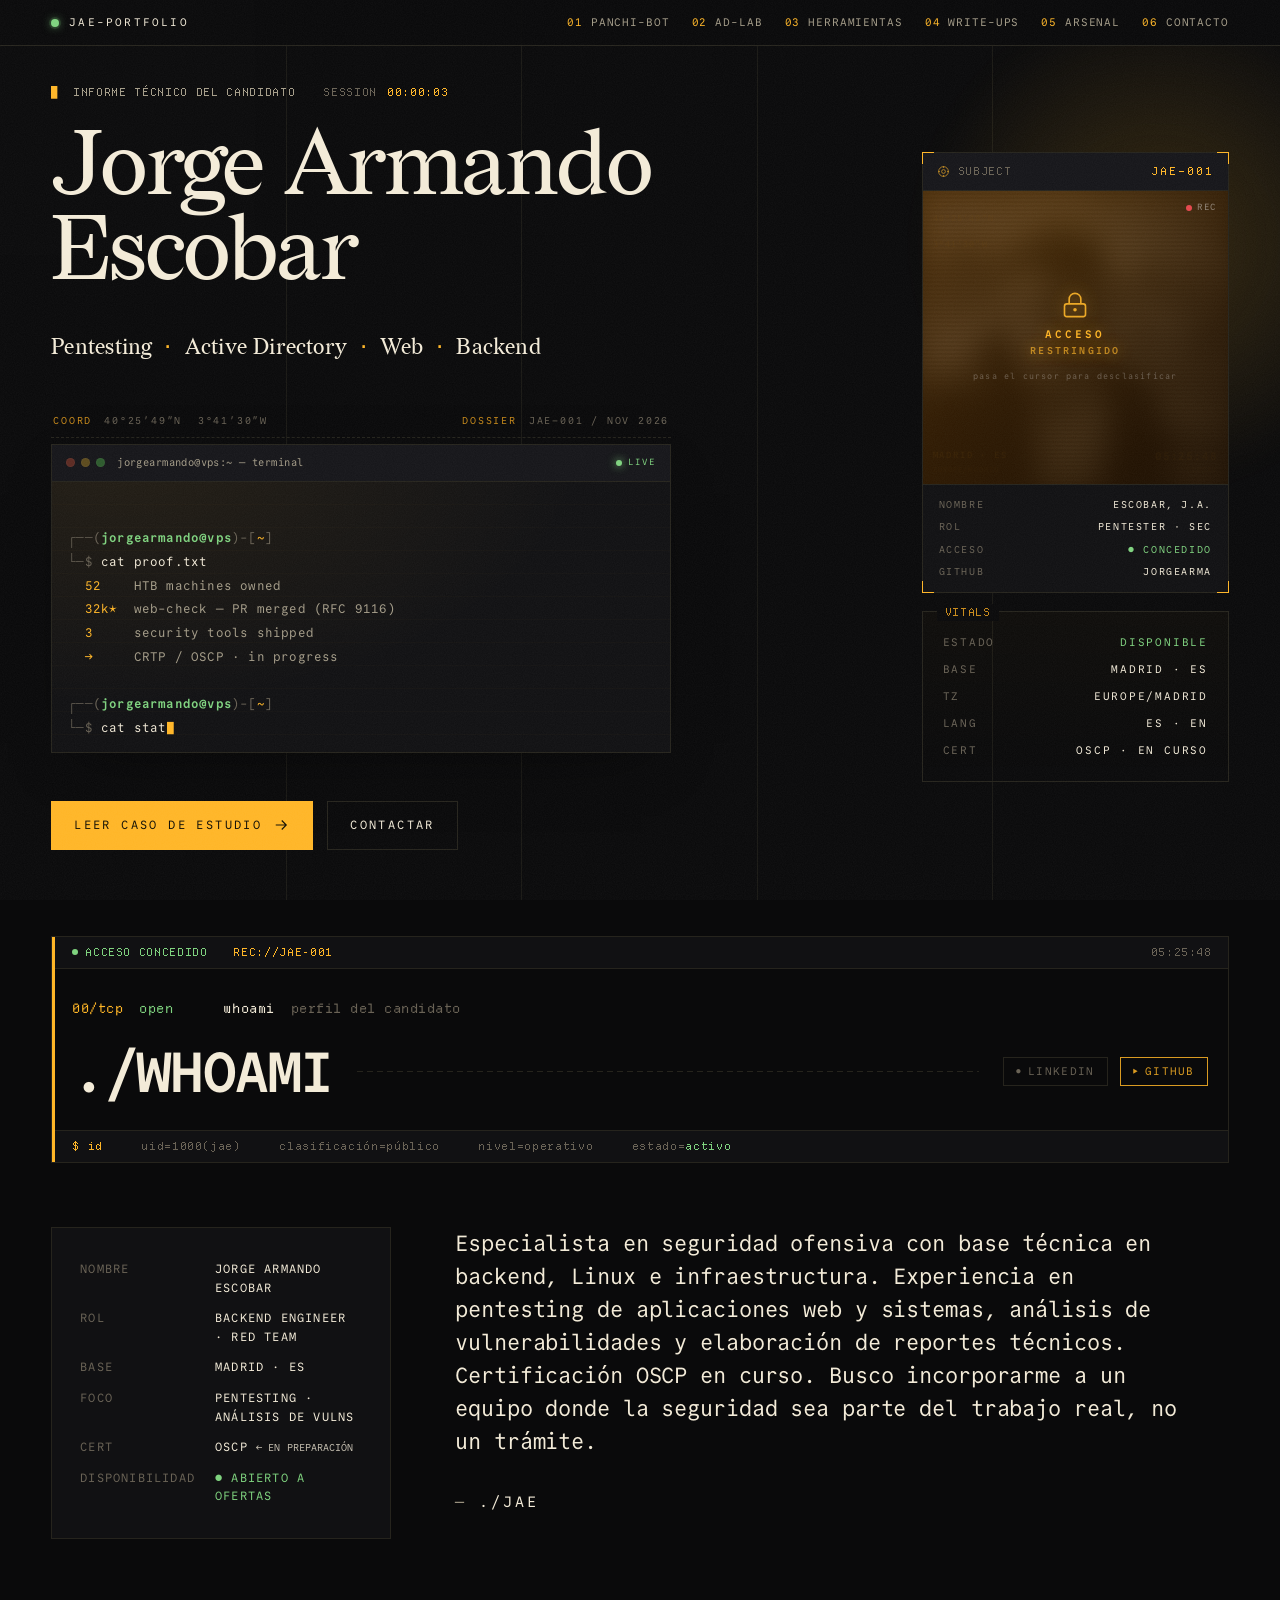
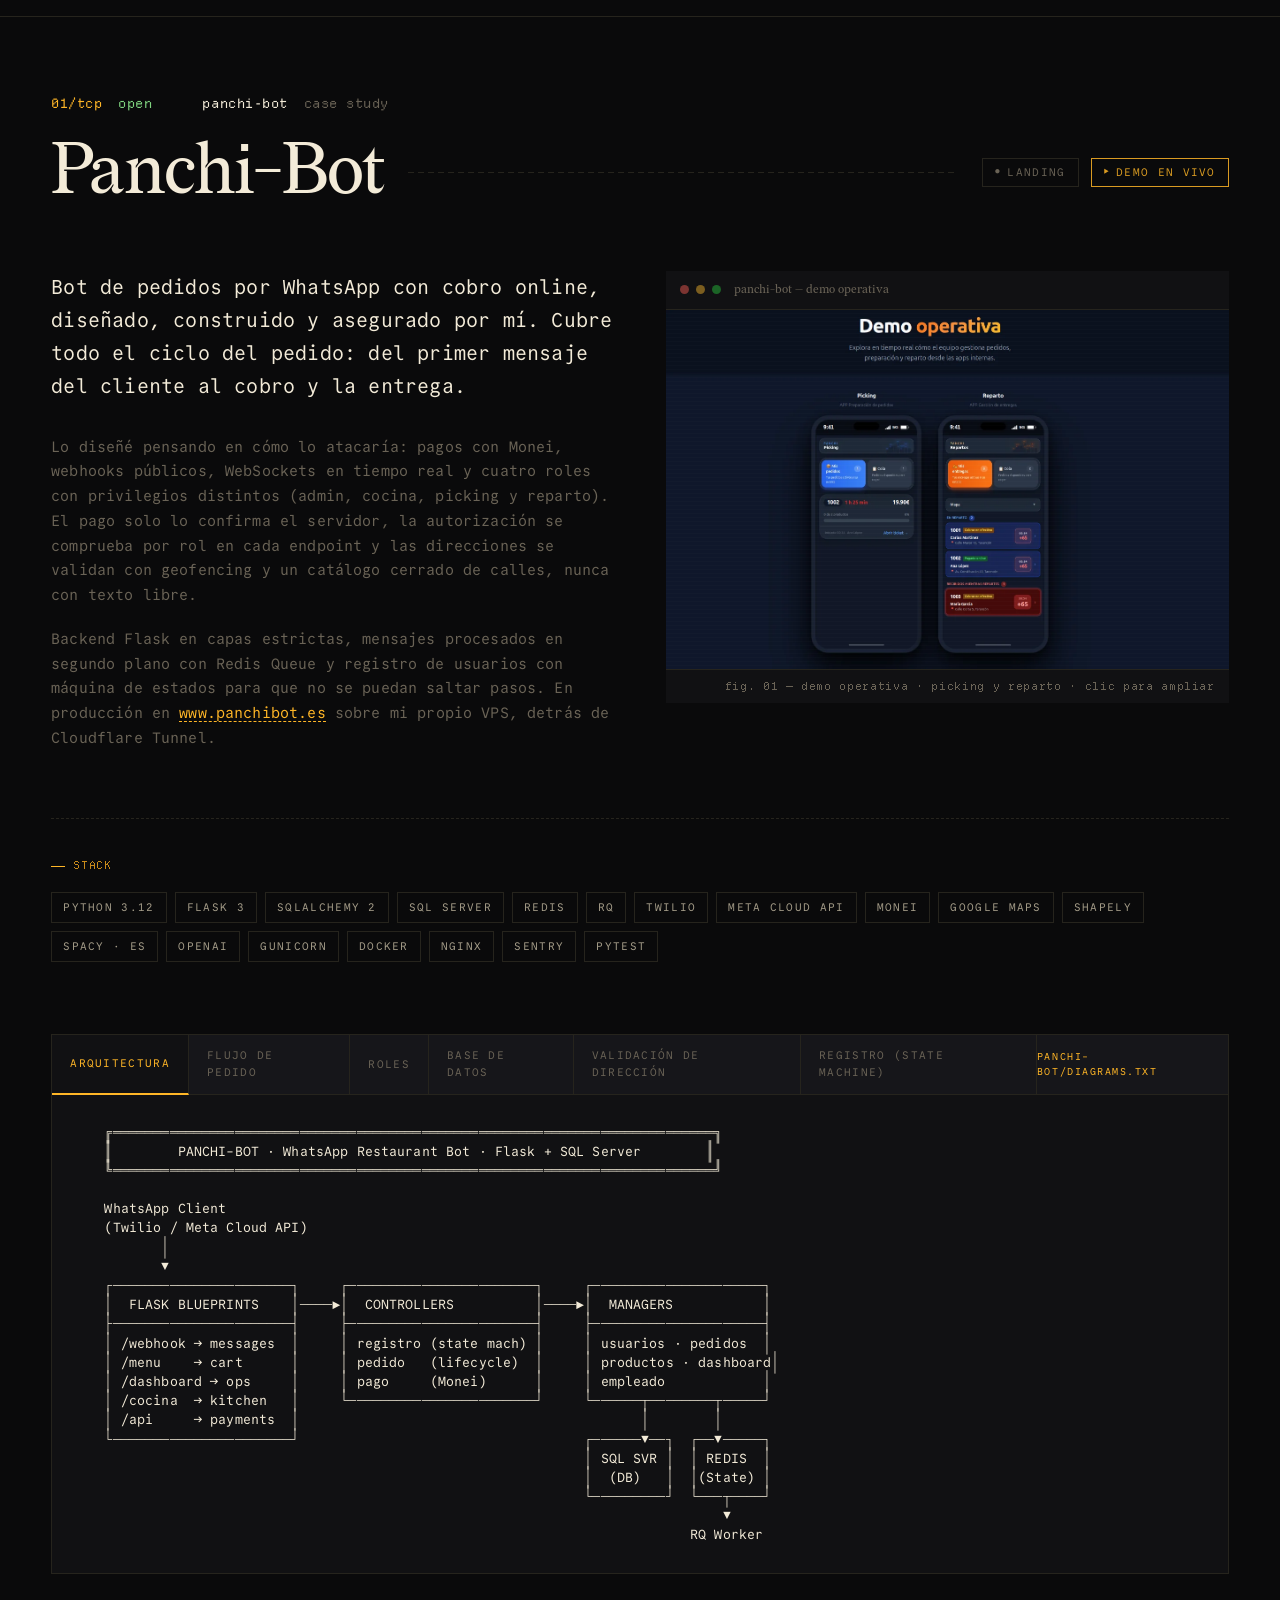
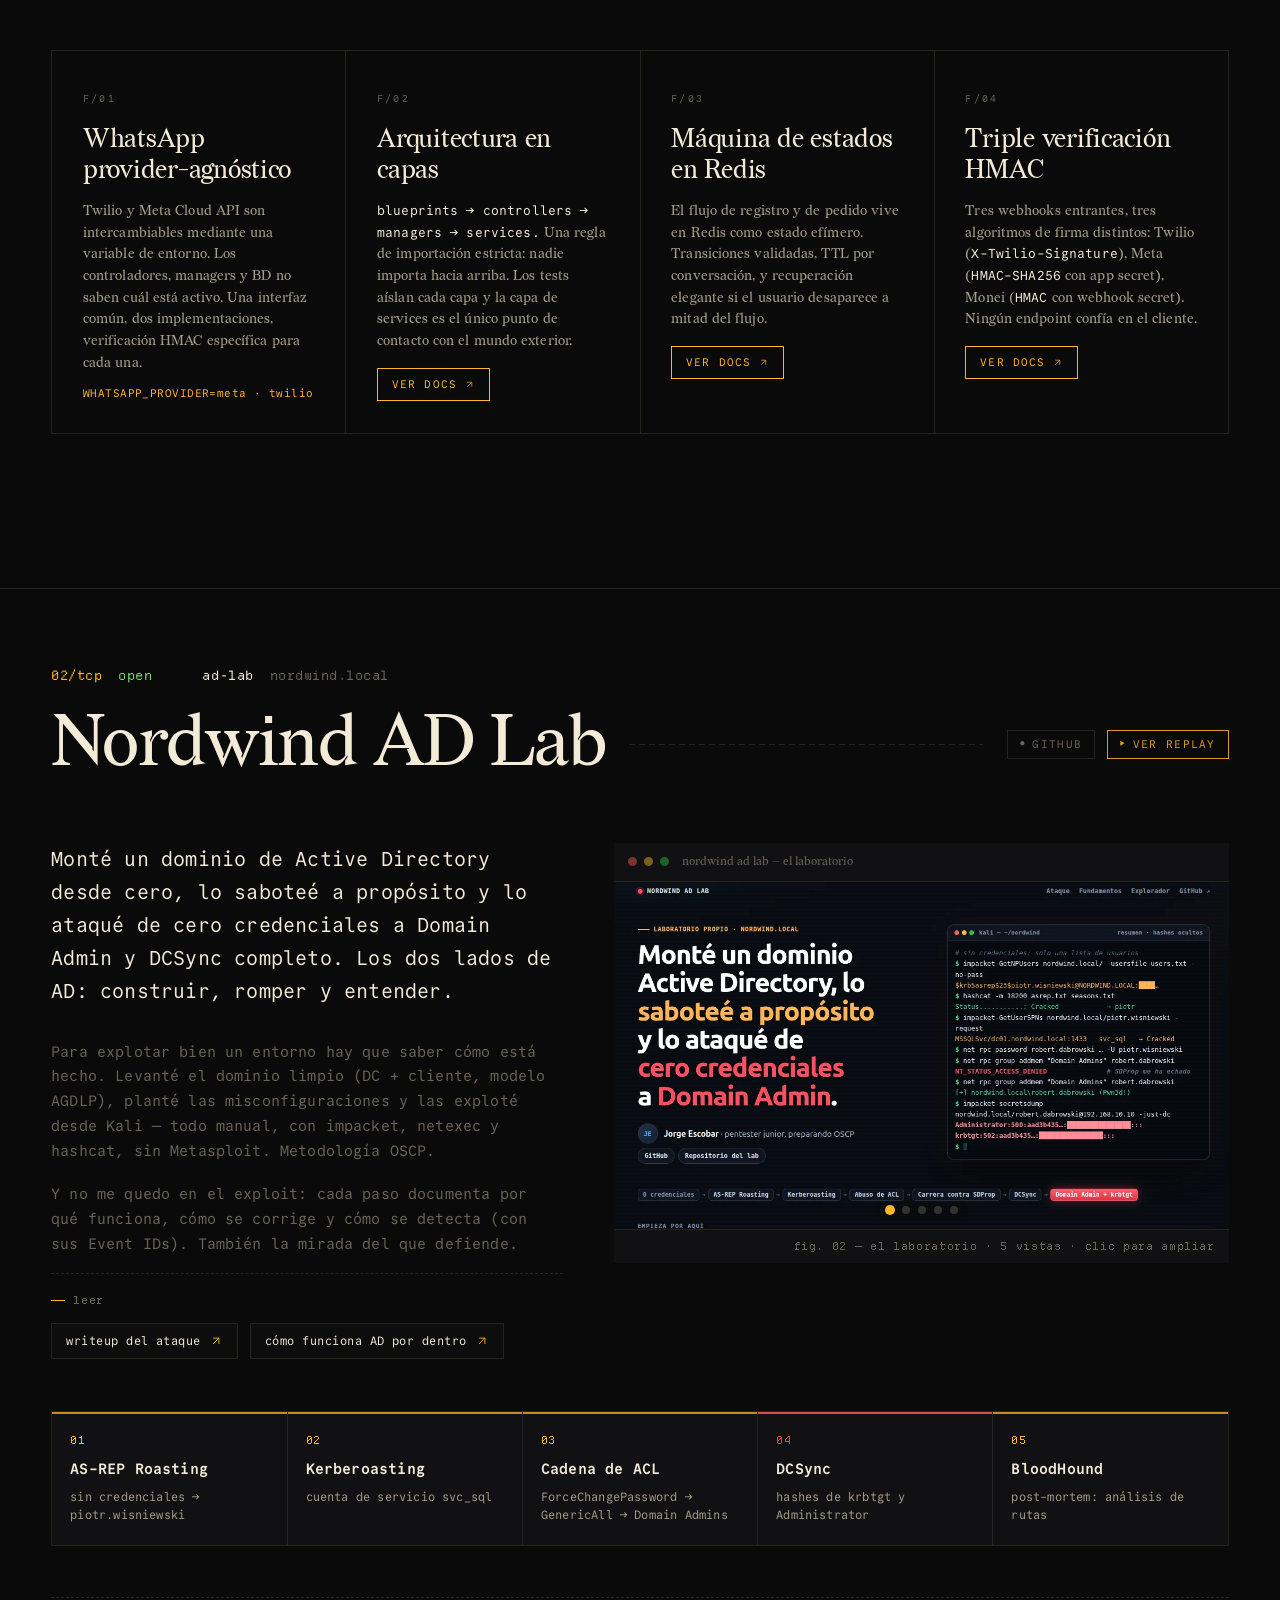
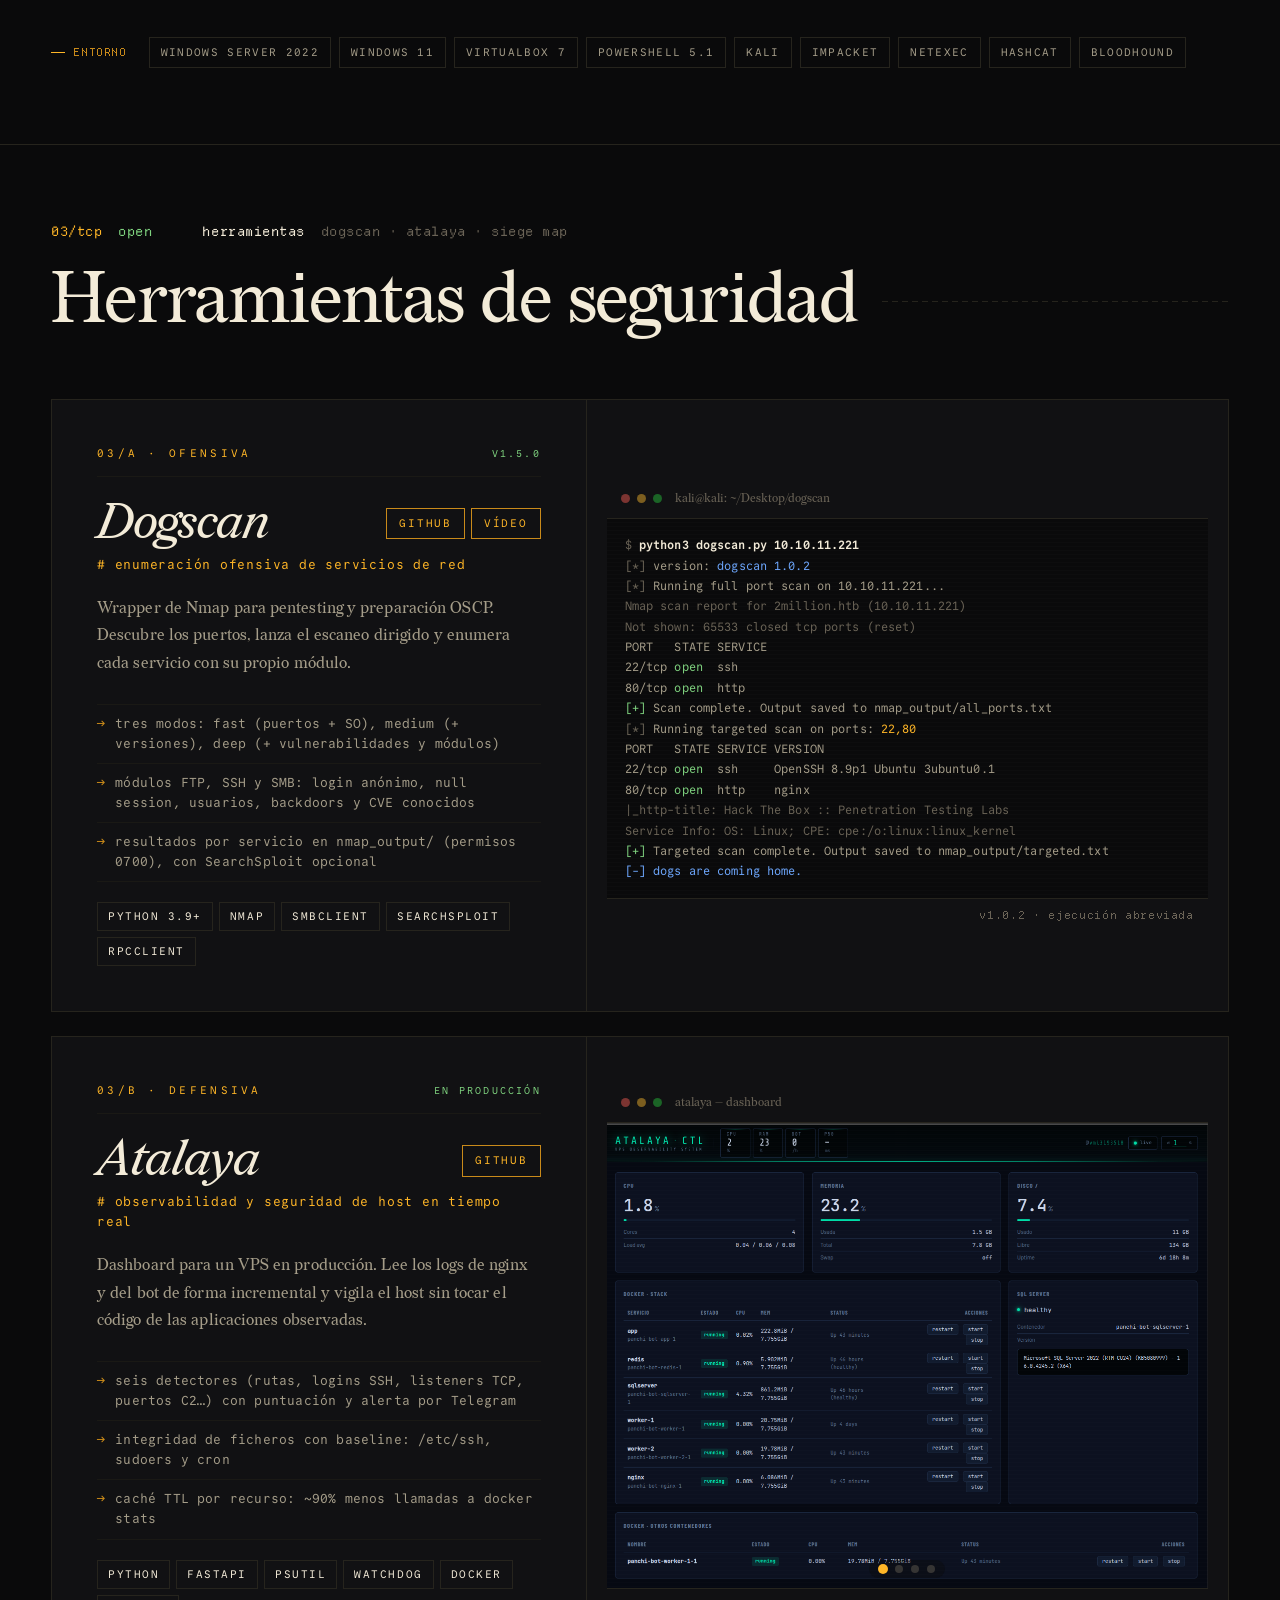
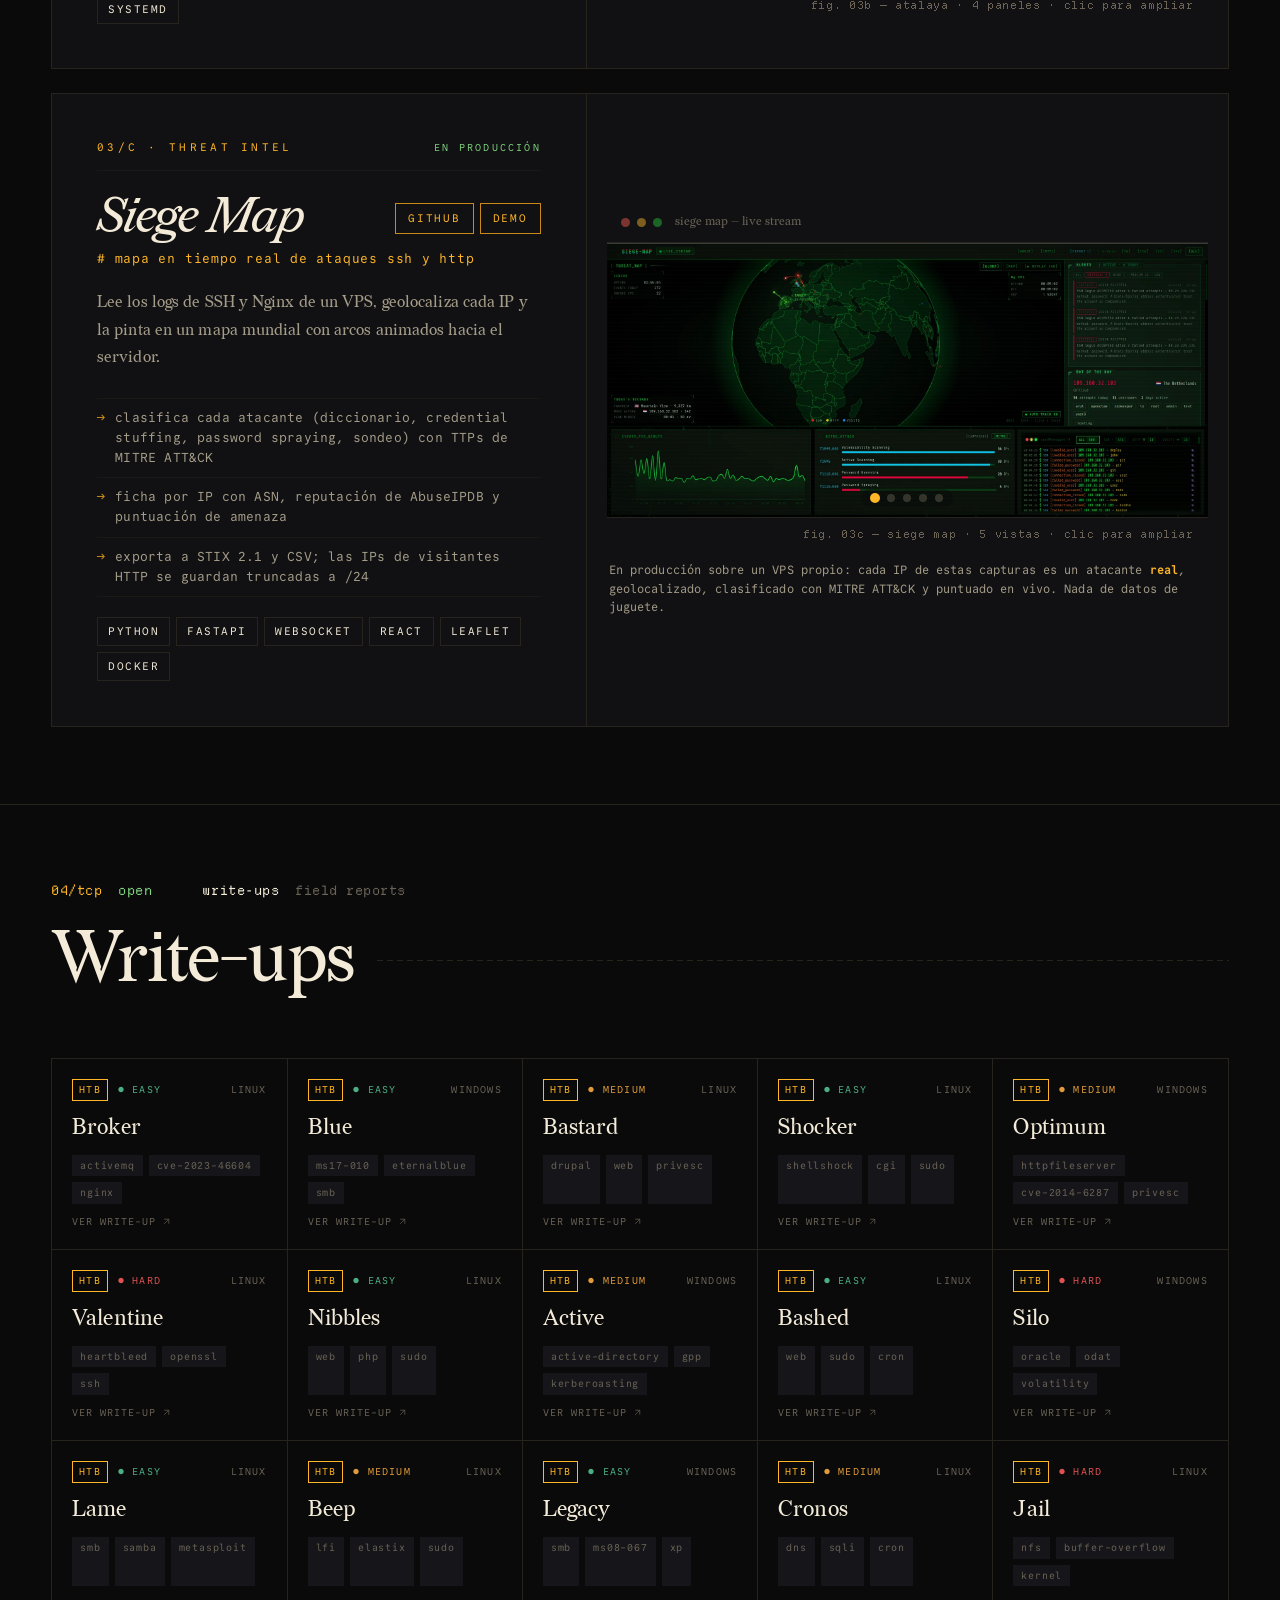
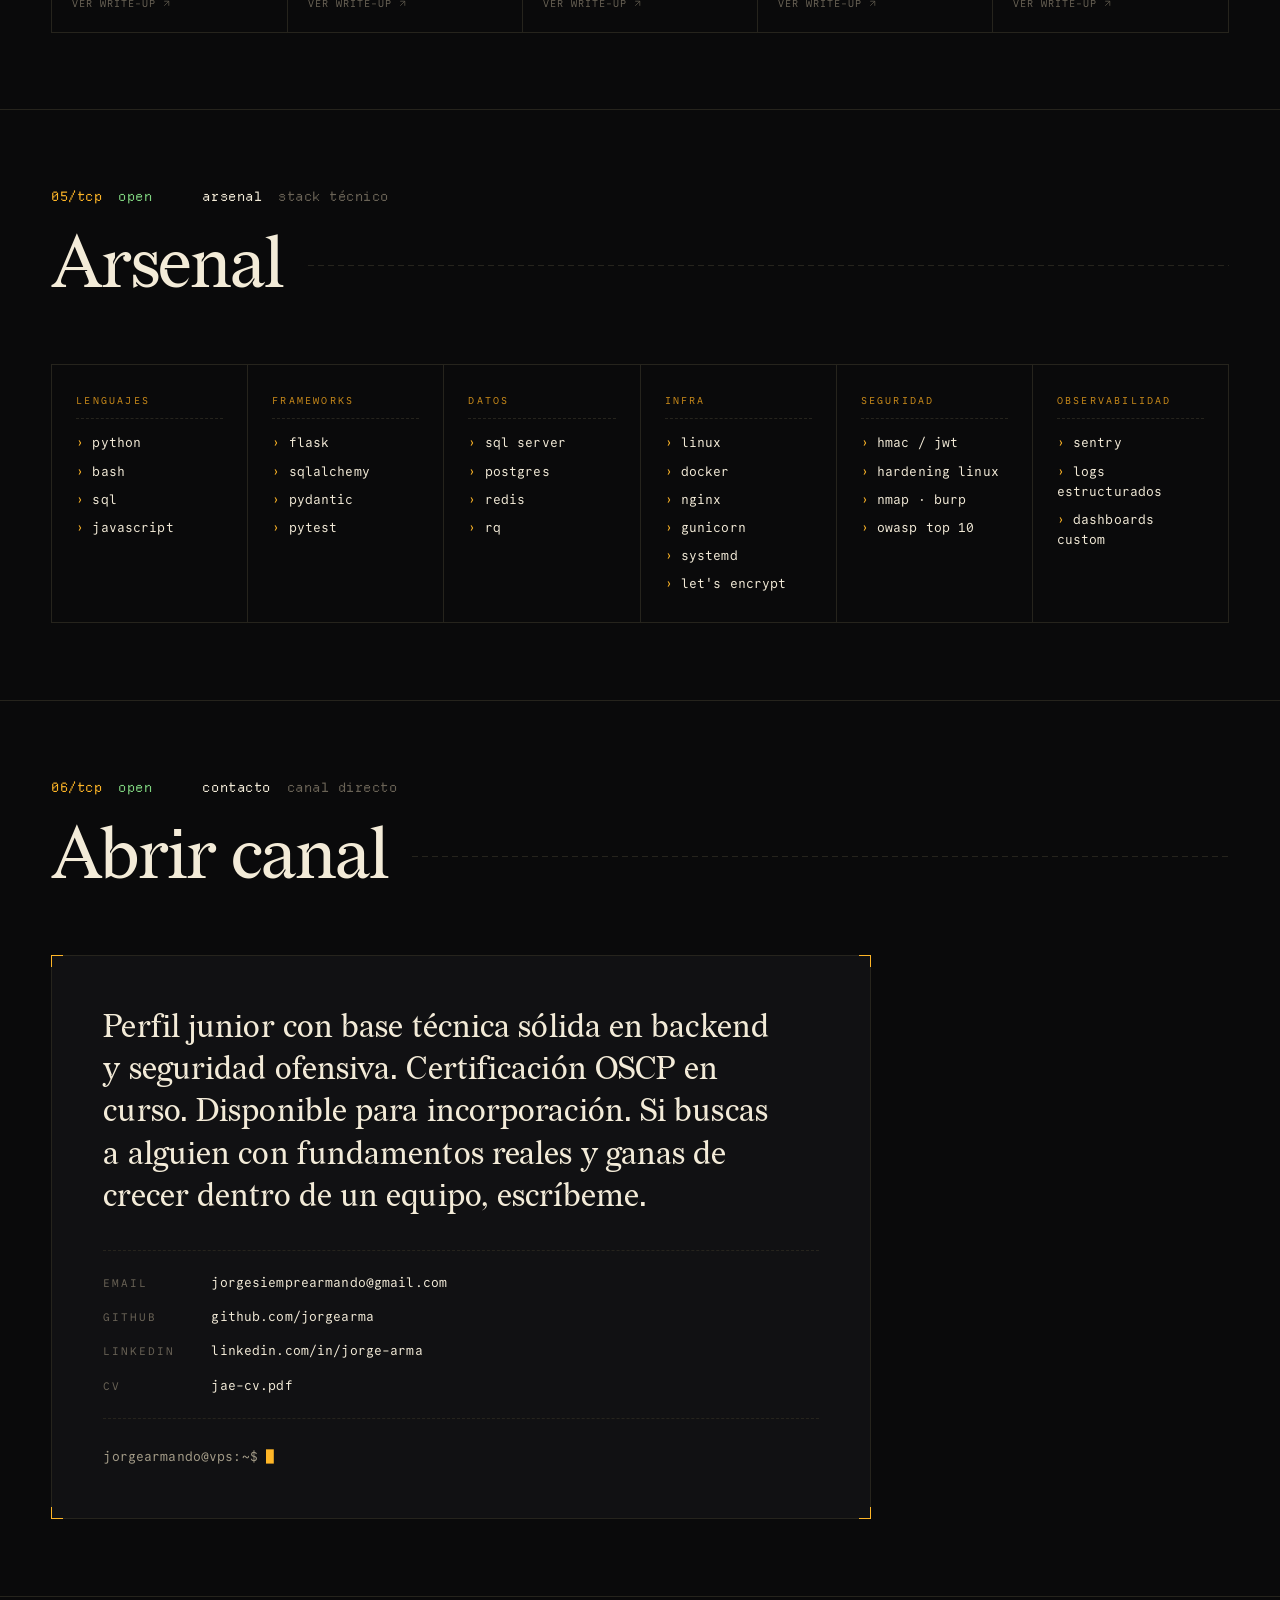
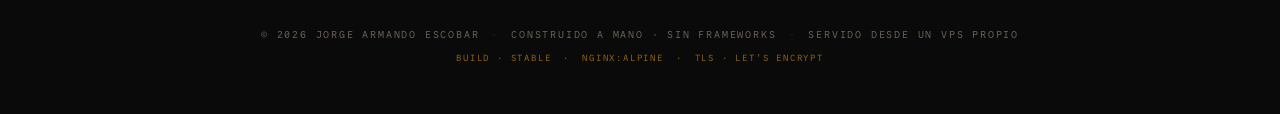
==== commit cd283541: "nueva descripcion" ====
--- a/index.html
+++ b/index.html
@@ -283,29 +283,45 @@
       </div>
     </header>
 
-    <p class="case__lede">
-      Bot de pedidos por WhatsApp para un restaurante o almacén.
-      Gestiona el ciclo completo del pedido: desde el primer mensaje
-      del cliente hasta el cobro y la entrega.
-    </p>
-    <p class="case__lede case__lede--body">
-      Arquitectura Flask en capas estrictas con procesamiento asíncrono
-      de mensajes via Redis Queue, máquina de estados para el registro
-      de usuarios, integración con Monei (pagos online) y validación
-      de direcciones mediante geofencing + catálogo de calles.
-    </p>
-    <p class="case__lede case__lede--body">
-      Panel de operaciones con roles diferenciados: dashboard de
-      administración, PWA de cocina, app de picking para almacén
-      y app de reparto para repartidores.
-    </p>
-
-    <div class="case__footer mono">
-      <span class="case__footer-label">en producción</span>
-      <a class="case__footer-link" href="https://www.panchibot.es" target="_blank" rel="noopener noreferrer">
-        www.panchibot.es
-        <svg viewBox="0 0 24 24" width="14" height="14" aria-hidden="true"><path d="M7 17L17 7M17 7H7M17 7v10" fill="none" stroke="currentColor" stroke-width="1.5"/></svg>
-      </a>
+    <div class="adlab__top case__top">
+      <div class="adlab__brief">
+      <p class="case__lede">
+        Bot de pedidos por WhatsApp con cobro online, diseñado,
+        construido y asegurado por mí. Cubre todo el ciclo del pedido:
+        del primer mensaje del cliente al cobro y la entrega.
+      </p>
+      <p class="case__lede case__lede--body">
+        Lo diseñé pensando en cómo lo atacaría: pagos con Monei, webhooks
+        públicos, WebSockets en tiempo real y cuatro roles con privilegios
+        distintos (admin, cocina, picking y reparto). El pago solo lo
+        confirma el servidor, la autorización se comprueba por rol en cada
+        endpoint y las direcciones se validan con geofencing y un catálogo
+        cerrado de calles, nunca con texto libre.
+      </p>
+      <p class="case__lede case__lede--body">
+        Backend Flask en capas estrictas, mensajes procesados en segundo
+        plano con Redis Queue y registro de usuarios con máquina de estados
+        para que no se puedan saltar pasos. En producción en
+        <a class="case__lede-link" href="https://www.panchibot.es" target="_blank" rel="noopener noreferrer">www.panchibot.es</a>
+        sobre mi propio VPS, detrás de Cloudflare Tunnel.
+      </p>
+      </div>
+
+      <!-- captura de la demo operativa -->
+      <figure class="proj__demo adlab__shot" aria-label="captura de la demo operativa">
+        <div class="proj__demo-frame">
+          <div class="proj__demo-bar">
+            <span class="proj__demo-dot proj__demo-dot--red"></span>
+            <span class="proj__demo-dot proj__demo-dot--amber"></span>
+            <span class="proj__demo-dot proj__demo-dot--green"></span>
+            <span class="proj__demo-title">panchi-bot — demo operativa</span>
+          </div>
+          <div class="proj__demo-screen">
+            <img src="assets/panchi-demo-apps.webp" width="1273" height="812" alt="Demo operativa: apps internas de picking y reparto en móvil, con pedidos activos, cola y cobros en efectivo u online" loading="lazy">
+          </div>
+          <figcaption class="proj__demo-cap">fig. 01 — demo operativa · picking y reparto · clic para ampliar</figcaption>
+        </div>
+      </figure>
     </div>
 
     <!-- stack badges -->
@@ -659,6 +675,11 @@
             </div>
             <figcaption class="proj__demo-cap">fig. 03c — siege map · 5 vistas · clic para ampliar</figcaption>
           </div>
+          <p class="proj__demo-sell">
+            En producción sobre un VPS propio: cada IP de estas capturas es un
+            atacante <b>real</b>, geolocalizado, clasificado con MITRE ATT&amp;CK
+            y puntuado en vivo. Nada de datos de juguete.
+          </p>
         </figure>
       </article>
 
--- a/styles.css
+++ b/styles.css
@@ -1437,6 +1437,13 @@
 .case__lede--body:last-of-type {
   margin-bottom: 16px;
 }
+.case__lede-link {
+  color: var(--amber);
+  text-decoration: none;
+  border-bottom: 1px dashed currentColor;
+  transition: opacity .2s;
+}
+.case__lede-link:hover { opacity: .7; }
 .case__footer {
   display: flex;
   align-items: center;
@@ -2088,9 +2095,11 @@
   position: relative;
   overflow: hidden;
   width: 100%;
+  transition: height .42s cubic-bezier(.4, 0, .2, 1);
 }
 .proj__carousel-track {
   display: flex;
+  align-items: flex-start;
   transition: transform .42s cubic-bezier(.4, 0, .2, 1);
   will-change: transform;
 }
@@ -2271,6 +2280,15 @@
   flex-shrink: 0;
   text-align: right;
 }
+.proj__demo-sell {
+  margin: 10px 2px 0;
+  font-family: var(--f-mono);
+  font-size: 12px;
+  line-height: 1.55;
+  color: var(--ink-dim);
+  letter-spacing: 0.01em;
+}
+.proj__demo-sell b { color: var(--amber); font-weight: 600; }
 
 /* ── responsive ── */
 @media (max-width: 860px) {
@@ -2539,6 +2557,8 @@
   align-items: start;
   margin-bottom: clamp(32px, 4vw, 56px);
 }
+/* panchi-bot: mismo layout que nordwind; ajustar aquí el ancho de la captura */
+.case__top { grid-template-columns: minmax(0, 1fr) minmax(0, 1fr); }
 .adlab__shot { padding: 0; }
 .adlab .stack:last-child { margin-bottom: 0; }
 
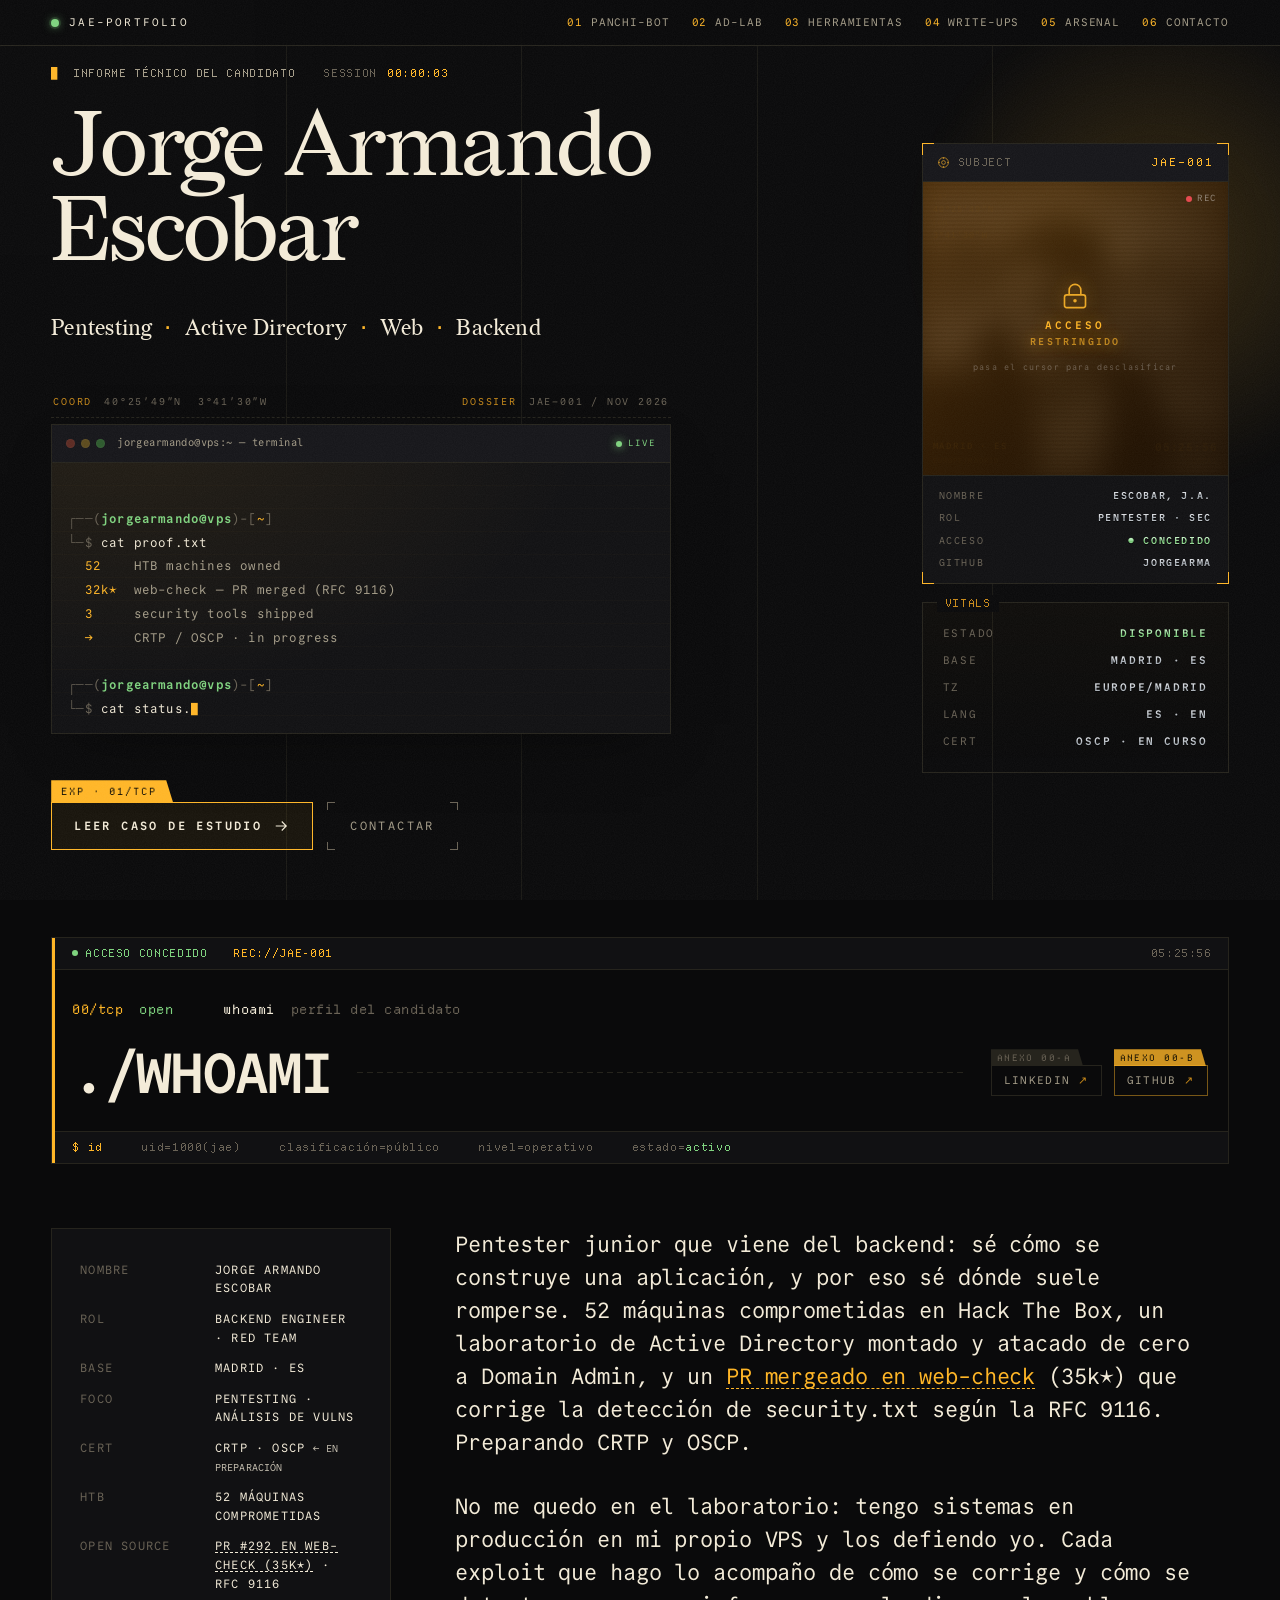
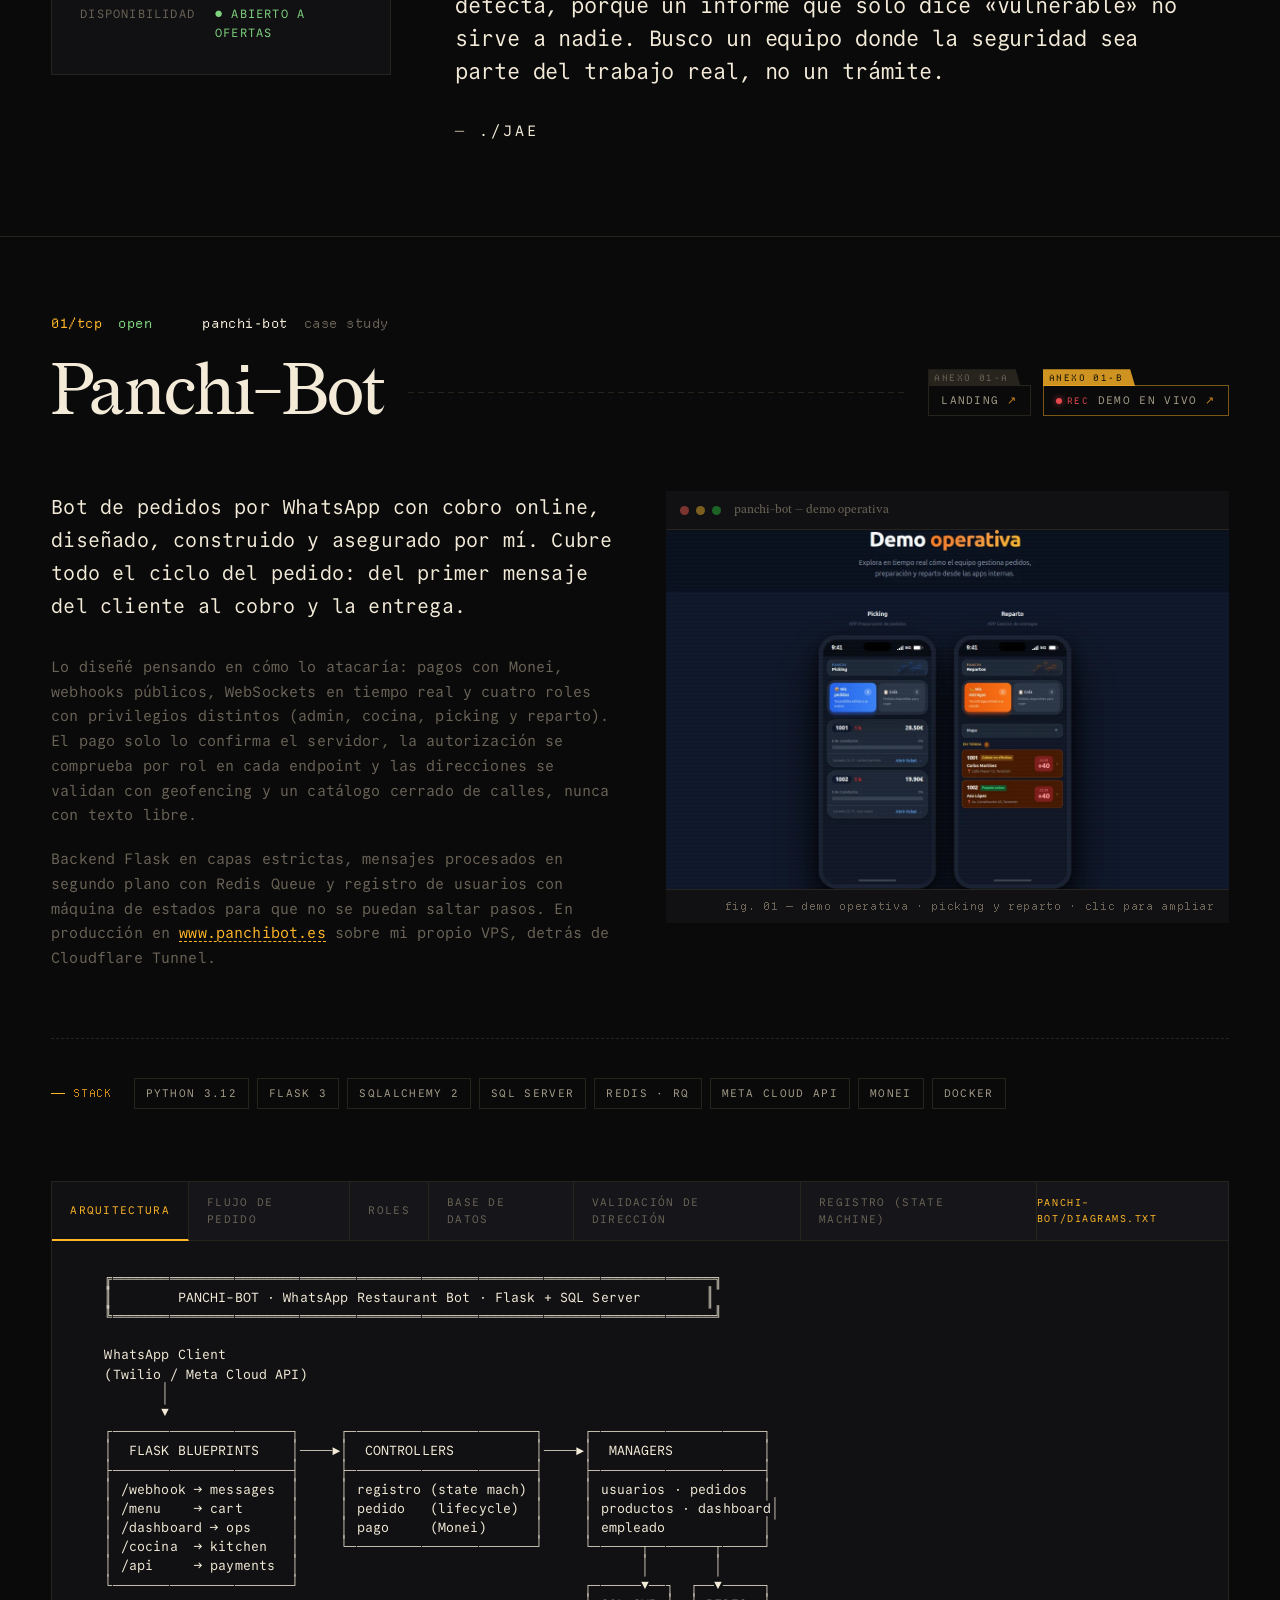
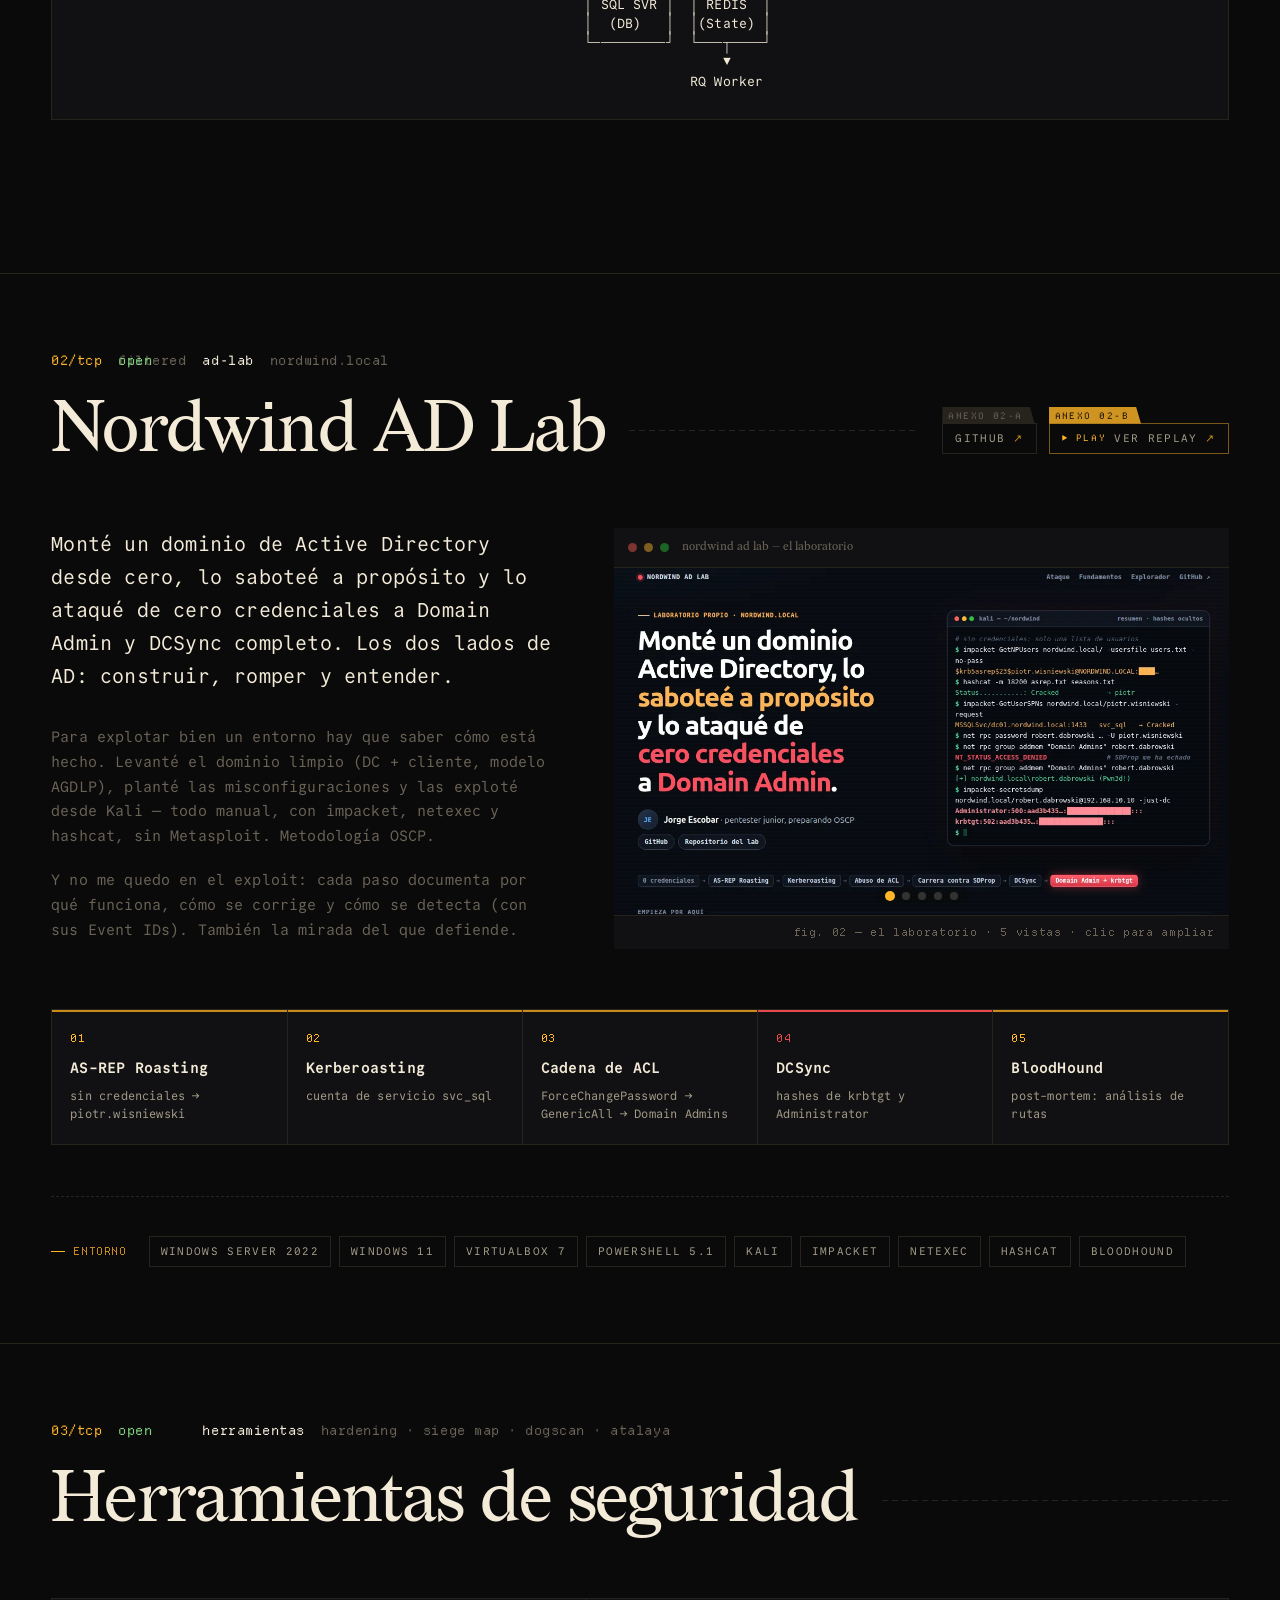
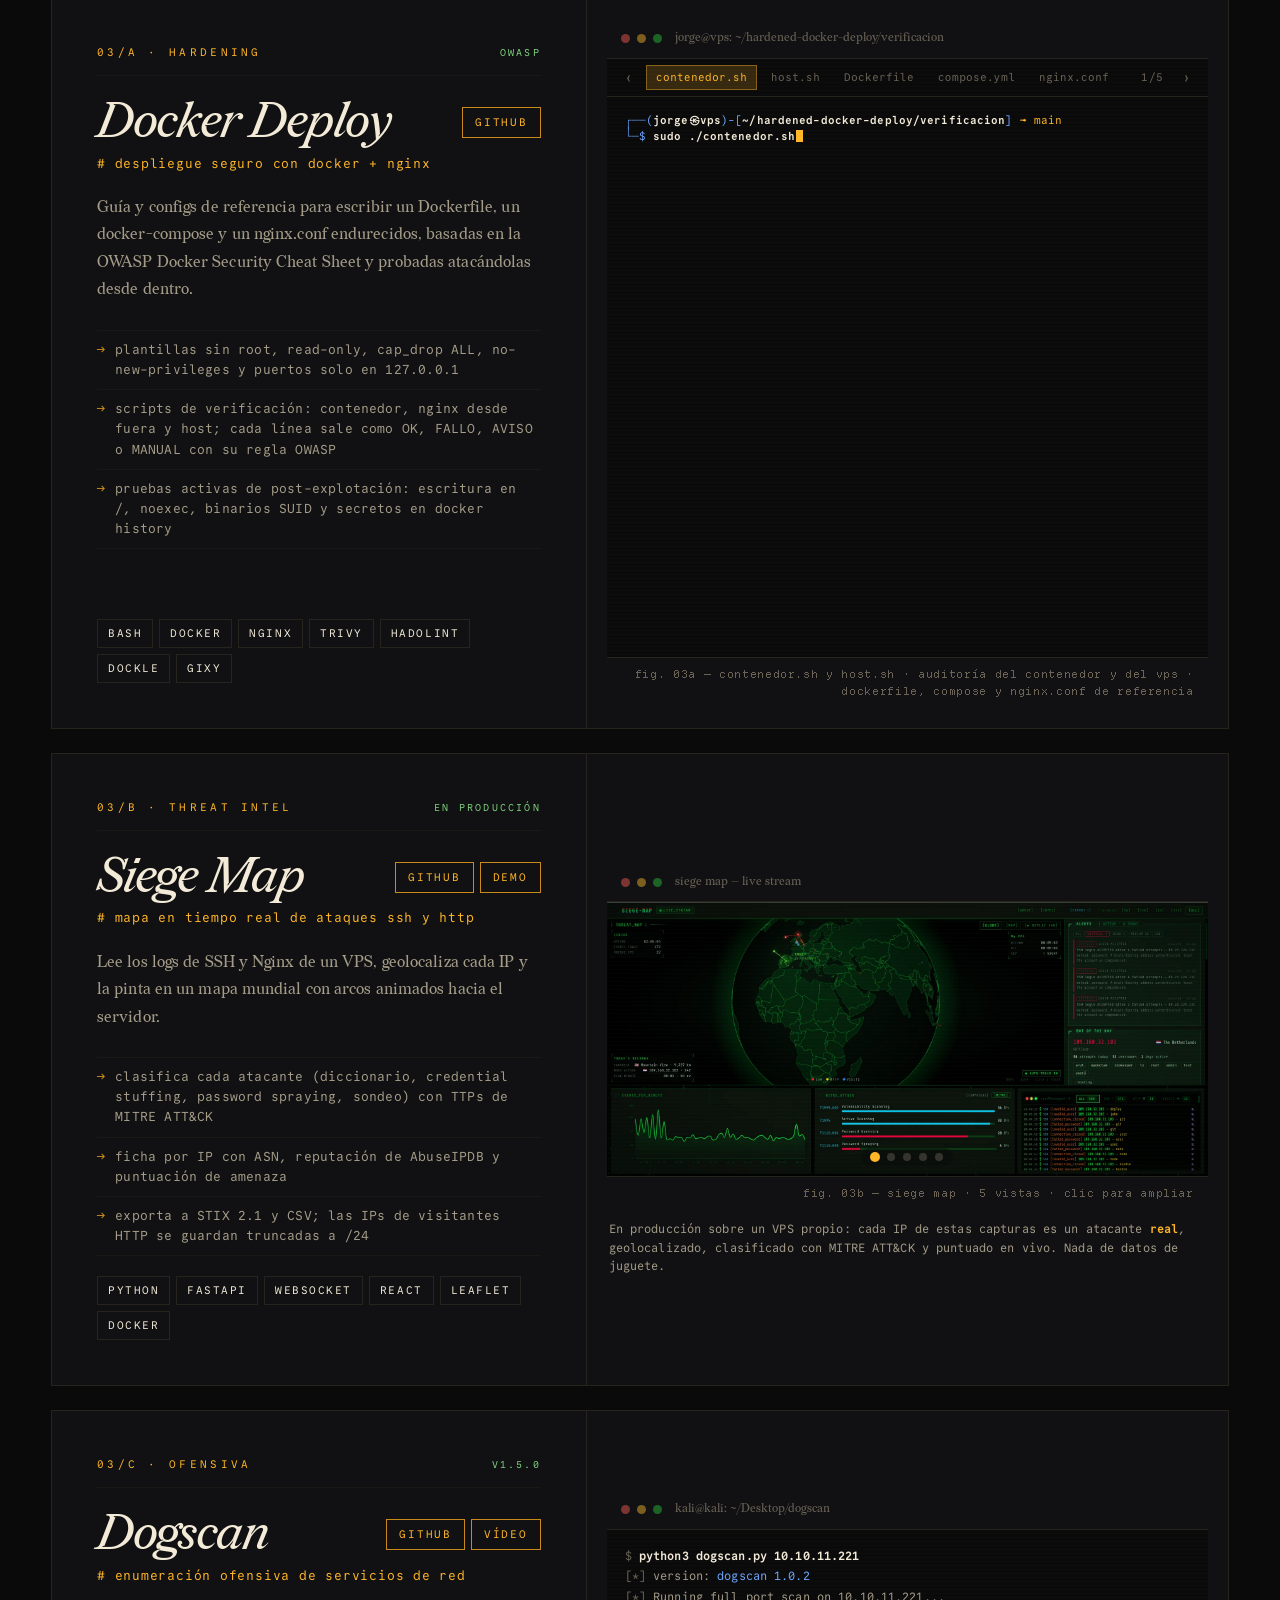
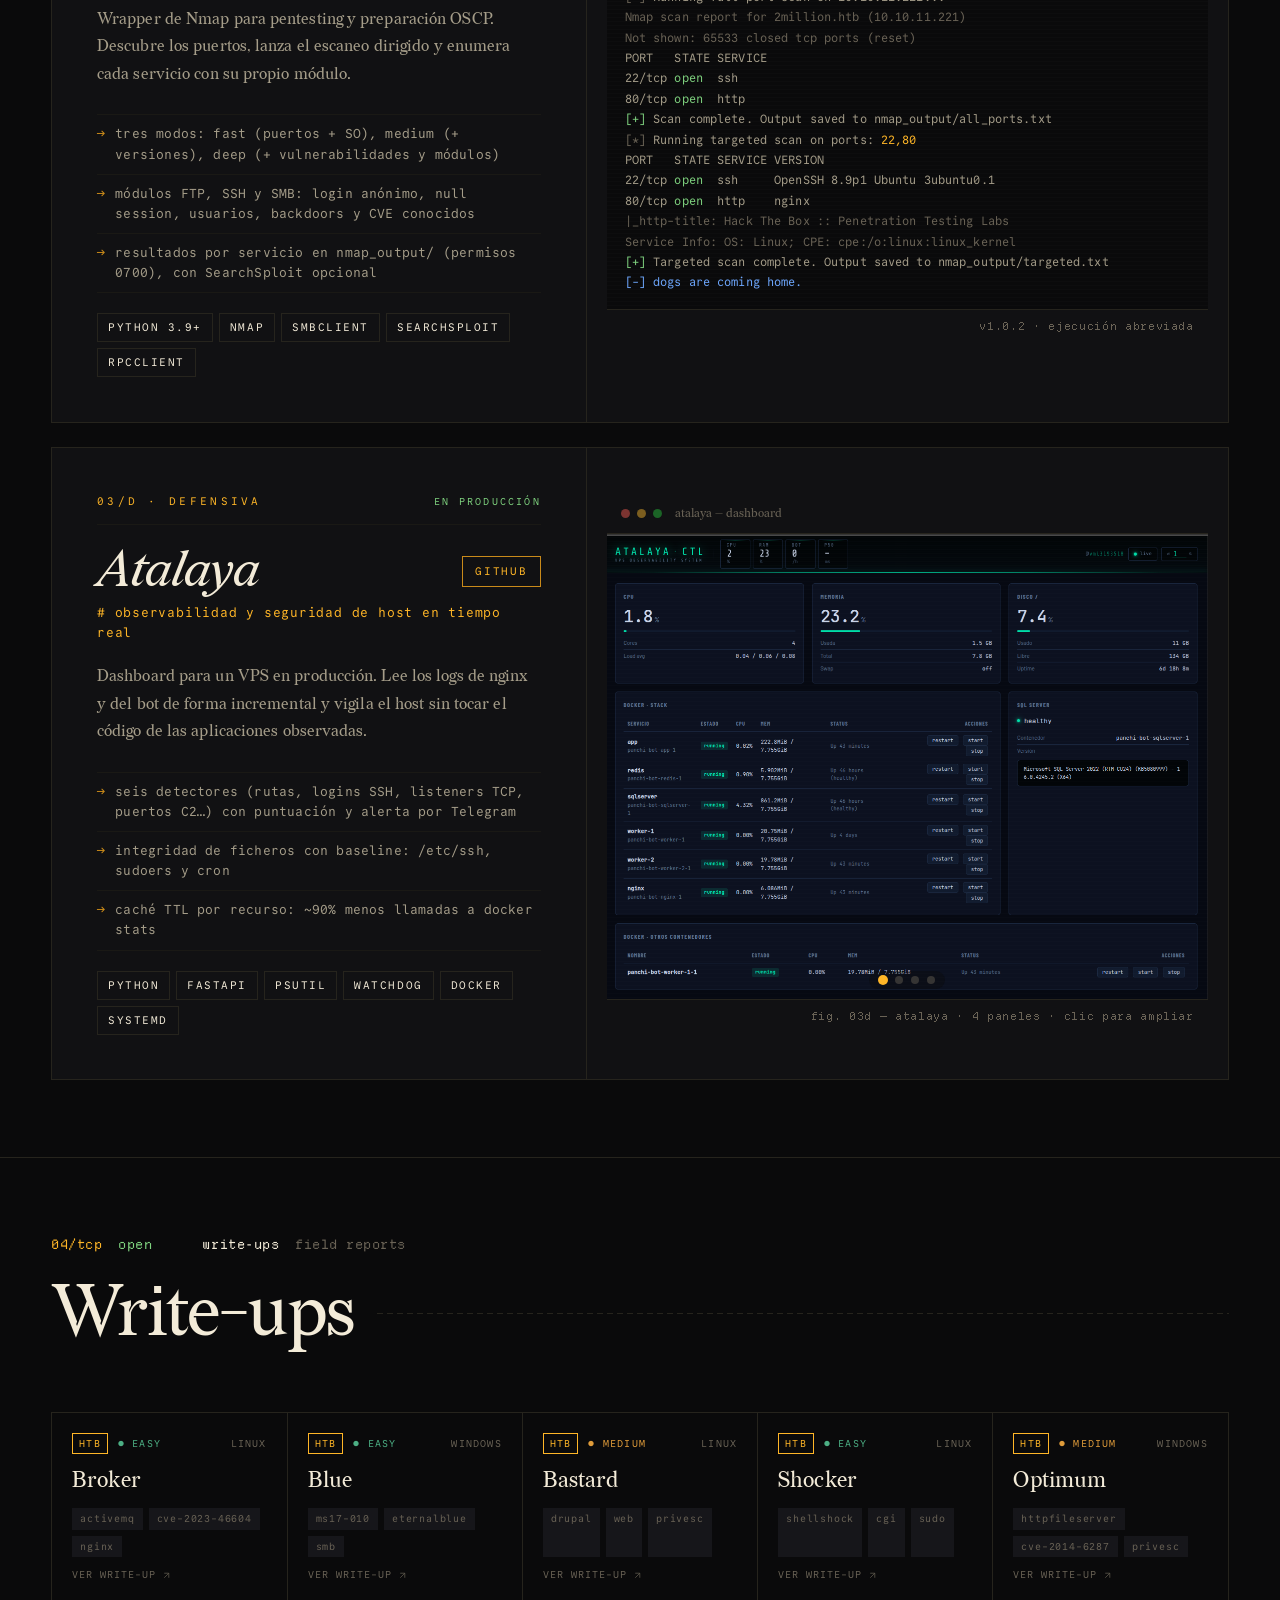
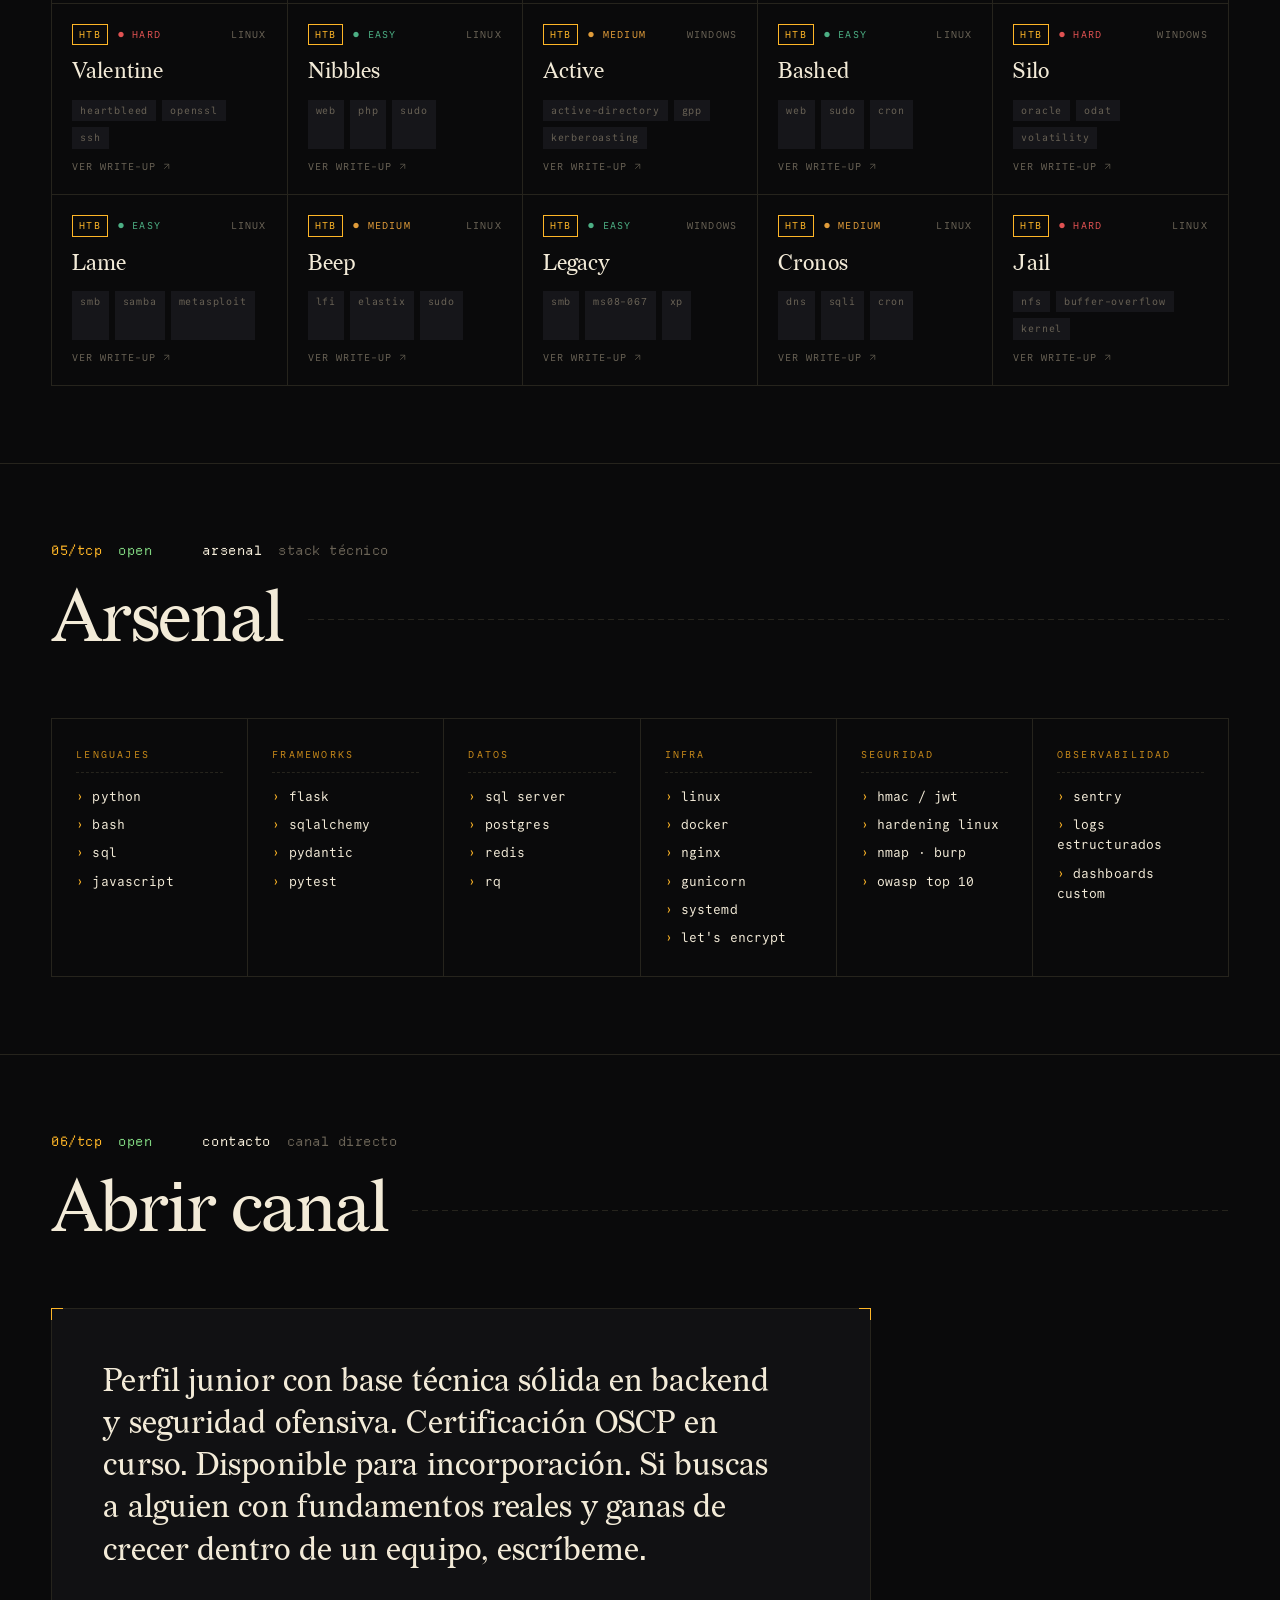
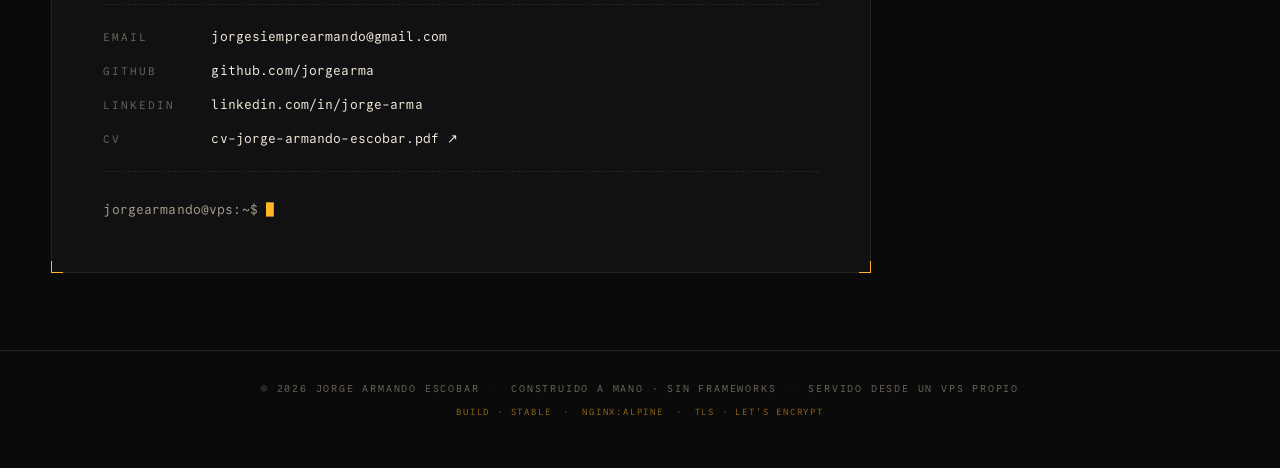
==== commit 36595adc: "version final nov/19" ====
--- a/index.html
+++ b/index.html
@@ -109,10 +109,12 @@
 
       <div class="hero__actions">
         <a class="btn btn--primary mono" href="#panchibot">
+          <span class="btn__tab" aria-hidden="true">exp · 01/tcp</span>
           <span>leer caso de estudio</span>
           <svg viewBox="0 0 24 24" width="18" height="18" aria-hidden="true"><path d="M5 12h14M13 6l6 6-6 6" fill="none" stroke="currentColor" stroke-width="1.5"/></svg>
         </a>
         <a class="btn btn--ghost mono" href="#contact">
+          <i class="btn__c btn__c--tl" aria-hidden="true"></i><i class="btn__c btn__c--tr" aria-hidden="true"></i><i class="btn__c btn__c--bl" aria-hidden="true"></i><i class="btn__c btn__c--br" aria-hidden="true"></i>
           <span>contactar</span>
         </a>
       </div>
@@ -186,19 +188,19 @@
 
 
         <dl class="dossier__meta mono">
-          <div><dt>nombre</dt><dd>escobar, j.a.</dd></div>
-          <div><dt>rol</dt><dd>pentester · sec</dd></div>
-          <div><dt>acceso</dt><dd><span class="ok">● concedido</span></dd></div>
-          <div><dt>github</dt><dd><a href="https://github.com/jorgearma" target="_blank" rel="noopener">jorgearma</a></dd></div>
+          <div><dt>nombre</dt><dd><span class="metal">escobar, j.a.</span></dd></div>
+          <div><dt>rol</dt><dd><span class="metal">pentester · sec</span></dd></div>
+          <div><dt>acceso</dt><dd><span class="metal metal--ok">● concedido</span></dd></div>
+          <div><dt>github</dt><dd><a class="metal" href="https://github.com/jorgearma" target="_blank" rel="noopener">jorgearma</a></dd></div>
         </dl>
       </figure>
 
       <div class="hero__side mono" aria-hidden="true">
-        <div class="hero__side-row"><span>ESTADO</span><span class="hero__ok">disponible</span></div>
-        <div class="hero__side-row"><span>BASE</span><span>Madrid · ES</span></div>
-        <div class="hero__side-row"><span>TZ</span><span>Europe/Madrid</span></div>
-        <div class="hero__side-row"><span>LANG</span><span>es · en</span></div>
-        <div class="hero__side-row"><span>CERT</span><span>OSCP · en curso</span></div>
+        <div class="hero__side-row"><span>ESTADO</span><span class="metal metal--ok">disponible</span></div>
+        <div class="hero__side-row"><span>BASE</span><span class="metal">Madrid · ES</span></div>
+        <div class="hero__side-row"><span>TZ</span><span class="metal">Europe/Madrid</span></div>
+        <div class="hero__side-row"><span>LANG</span><span class="metal">es · en</span></div>
+        <div class="hero__side-row"><span>CERT</span><span class="metal">OSCP · en curso</span></div>
       </div>
     </div>
 
@@ -221,11 +223,15 @@
         <span class="section__line" aria-hidden="true"></span>
         <div class="case__links mono">
           <a class="case__link" href="https://www.linkedin.com/in/jorge-arma/" target="_blank" rel="noopener noreferrer">
-            <span class="case__link-dot">●</span> linkedin
+            <span class="case__link-tab" aria-hidden="true">anexo 00-A</span>
+            <span>linkedin</span><span class="case__link-arr" aria-hidden="true">↗</span>
           </a>
-          <a class="case__link case__link--demo" href="https://github.com/jorgearma" target="_blank" rel="noopener noreferrer">
-            <span class="case__link-dot">▶</span> github
+          <a class="case__link case__link--live" href="https://github.com/jorgearma" target="_blank" rel="noopener noreferrer">
+            <span class="case__link-tab" aria-hidden="true">anexo 00-B</span>
+            <span>github</span><span class="case__link-arr" aria-hidden="true">↗</span>
           </a>
+          <span class="case__link-dest" aria-hidden="true">linkedin.com/in/jorge-arma</span>
+          <span class="case__link-dest" aria-hidden="true">github.com/jorgearma</span>
         </div>
       </div>
 
@@ -246,7 +252,9 @@
           <dt>rol</dt><dd>backend engineer · red team</dd>
           <dt>base</dt><dd>madrid · es</dd>
           <dt>foco</dt><dd>pentesting · análisis de vulns</dd>
-          <dt>cert</dt><dd>oscp <span class="whoami__badge mono">← en preparación</span></dd>
+          <dt>cert</dt><dd>crtp · oscp <span class="whoami__badge mono">← en preparación</span></dd>
+          <dt>htb</dt><dd>52 máquinas comprometidas</dd>
+          <dt>open source</dt><dd><a href="https://github.com/Lissy93/web-check/pull/292" target="_blank" rel="noopener noreferrer">PR #292 en web-check (35k★)</a> · RFC 9116</dd>
           <dt>disponibilidad</dt><dd><span class="ok">● abierto a ofertas</span></dd>
         </dl>
       </aside>
@@ -255,10 +263,20 @@
 
 
         <p class="lede">
-          Especialista en seguridad ofensiva con base técnica en backend, Linux e infraestructura.
-          Experiencia en pentesting de aplicaciones web y sistemas, análisis de vulnerabilidades
-          y elaboración de reportes técnicos. Certificación OSCP en curso. Busco incorporarme
-          a un equipo donde la seguridad sea parte del trabajo real, no un trámite.
+          Pentester junior que viene del backend: sé cómo se construye una aplicación,
+          y por eso sé dónde suele romperse. 52 máquinas comprometidas en Hack The Box,
+          un laboratorio de Active Directory montado y atacado de cero a Domain Admin,
+          y un
+          <a class="case__lede-link" href="https://github.com/Lissy93/web-check/pull/292" target="_blank" rel="noopener noreferrer">PR mergeado en web-check</a>
+          (35k★) que corrige la detección de security.txt según la RFC 9116.
+          Preparando CRTP y OSCP.
+        </p>
+        <p class="lede">
+          No me quedo en el laboratorio: tengo sistemas en producción en mi propio VPS
+          y los defiendo yo. Cada exploit que hago lo acompaño de cómo se
+          corrige y cómo se detecta, porque un informe que solo dice «vulnerable» no
+          sirve a nadie. Busco un equipo donde la seguridad sea parte del trabajo
+          real, no un trámite.
         </p>
         <p class="mono whoami__sign">
           — <span>./jae</span>
@@ -275,11 +293,15 @@
       <span class="section__line" aria-hidden="true"></span>
       <div class="case__links mono">
         <a class="case__link" href="https://www.panchibot.es" target="_blank" rel="noopener noreferrer">
-          <span class="case__link-dot">●</span> landing
+          <span class="case__link-tab" aria-hidden="true">anexo 01-A</span>
+          <span>landing</span><span class="case__link-arr" aria-hidden="true">↗</span>
         </a>
-        <a class="case__link case__link--demo" href="https://www.panchibot.es/demo" target="_blank" rel="noopener noreferrer">
-          <span class="case__link-dot">▶</span> demo en vivo
+        <a class="case__link case__link--live" href="https://www.panchibot.es/demo" target="_blank" rel="noopener noreferrer">
+          <span class="case__link-tab" aria-hidden="true">anexo 01-B</span>
+          <span class="case__link-rec" aria-hidden="true">rec</span><span>demo en vivo</span><span class="case__link-arr" aria-hidden="true">↗</span>
         </a>
+        <span class="case__link-dest" aria-hidden="true">panchibot.es</span>
+        <span class="case__link-dest" aria-hidden="true">panchibot.es/demo</span>
       </div>
     </header>
 
@@ -317,7 +339,7 @@
             <span class="proj__demo-title">panchi-bot — demo operativa</span>
           </div>
           <div class="proj__demo-screen">
-            <img src="assets/panchi-demo-apps.webp" width="1273" height="812" alt="Demo operativa: apps internas de picking y reparto en móvil, con pedidos activos, cola y cobros en efectivo u online" loading="lazy">
+            <img src="assets/panchi-demo-apps-v2.webp" width="1194" height="760" alt="Demo operativa: apps internas de picking y reparto en móvil, con pedidos activos, cola y cobros en efectivo u online" loading="lazy">
           </div>
           <figcaption class="proj__demo-cap">fig. 01 — demo operativa · picking y reparto · clic para ampliar</figcaption>
         </div>
@@ -332,28 +354,16 @@
         <li>Flask 3</li>
         <li>SQLAlchemy 2</li>
         <li>SQL Server</li>
-        <li>Redis</li>
-        <li>RQ</li>
-        <li>Twilio</li>
+        <li>Redis&nbsp;·&nbsp;RQ</li>
         <li>Meta Cloud API</li>
         <li>Monei</li>
-        <li>Google Maps</li>
-        <li>Shapely</li>
-        <li>SpaCy&nbsp;·&nbsp;es</li>
-        <li>OpenAI</li>
-        <li>Gunicorn</li>
         <li>Docker</li>
-        <li>Nginx</li>
-        <li>Sentry</li>
-        <li>Pytest</li>
       </ul>
     </div>
 
     <!-- diagramas de arquitectura · contenido generado por main.js (ARCH_PANELS) -->
     <div class="arch" aria-label="diagramas de arquitectura" data-arch></div>
 
-    <!-- feature cards · contenido generado por main.js (FEATURES) -->
-    <div class="features" data-features></div>
   </section>
 
   <!-- ──────────────── NORDWIND AD LAB ──────────────── -->
@@ -365,11 +375,15 @@
       <span class="section__line" aria-hidden="true"></span>
       <div class="case__links mono">
         <a class="case__link" href="https://github.com/jorgearma/nordwind-ad-lab" target="_blank" rel="noopener noreferrer">
-          <span class="case__link-dot">●</span> github
+          <span class="case__link-tab" aria-hidden="true">anexo 02-A</span>
+          <span>github</span><span class="case__link-arr" aria-hidden="true">↗</span>
         </a>
-        <a class="case__link case__link--demo" href="https://ad-lab.jorgearmandoescobar.com" target="_blank" rel="noopener noreferrer">
-          <span class="case__link-dot">▶</span> ver replay
+        <a class="case__link case__link--live" href="https://ad-lab.jorgearmandoescobar.com" target="_blank" rel="noopener noreferrer">
+          <span class="case__link-tab" aria-hidden="true">anexo 02-B</span>
+          <span class="case__link-play" aria-hidden="true">▶ play</span><span>ver replay</span><span class="case__link-arr" aria-hidden="true">↗</span>
         </a>
+        <span class="case__link-dest" aria-hidden="true">github.com/jorgearma/nordwind-ad-lab</span>
+        <span class="case__link-dest" aria-hidden="true">ad-lab.jorgearmandoescobar.com</span>
       </div>
     </header>
 
@@ -391,17 +405,6 @@
           se corrige y cómo se detecta (con sus Event IDs). También la mirada del
           que defiende.
         </p>
-        <div class="case__footer mono">
-          <span class="case__footer-label">leer</span>
-          <a class="case__footer-link" href="https://github.com/jorgearma/nordwind-ad-lab/blob/main/docs/phase3-attack.md" target="_blank" rel="noopener noreferrer">
-            writeup del ataque
-            <svg viewBox="0 0 24 24" width="14" height="14" aria-hidden="true"><path d="M7 17L17 7M17 7H7M17 7v10" fill="none" stroke="currentColor" stroke-width="1.5"/></svg>
-          </a>
-          <a class="case__footer-link" href="https://ad-lab.jorgearmandoescobar.com/fundamentos.html" target="_blank" rel="noopener noreferrer">
-            cómo funciona AD por dentro
-            <svg viewBox="0 0 24 24" width="14" height="14" aria-hidden="true"><path d="M7 17L17 7M17 7H7M17 7v10" fill="none" stroke="currentColor" stroke-width="1.5"/></svg>
-          </a>
-        </div>
       </div>
 
       <figure class="proj__demo adlab__shot" aria-label="capturas del laboratorio">
@@ -485,133 +488,537 @@
   <!-- ──────────────── HERRAMIENTAS DE SEGURIDAD ──────────────── -->
   <section class="section projects" id="herramientas">
     <header class="section__head">
-      <p class="port" aria-hidden="true"><span class="port__num">03/tcp</span><span class="port__state"><i>filtered</i><b>open</b></span><span class="port__svc">herramientas</span><span class="port__info">dogscan · atalaya · siege map</span></p>
+      <p class="port" aria-hidden="true"><span class="port__num">03/tcp</span><span class="port__state"><i>filtered</i><b>open</b></span><span class="port__svc">herramientas</span><span class="port__info">hardening · siege map · dogscan · atalaya</span></p>
       <h2 class="section__title">Herramientas de seguridad</h2>
       <span class="section__line" aria-hidden="true"></span>
     </header>
 
     <div class="projects__list">
 
-      <!-- ── Dogscan ── -->
-      <article class="proj proj--wide" id="dogscan">
+      <!-- ── Docker Deploy ── -->
+      <article class="proj proj--wide" id="hardened-docker">
         <div class="proj__content">
           <header class="proj__head mono">
-            <span class="proj__idx">03/a · ofensiva</span>
-            <span class="proj__status">v1.5.0</span>
+            <span class="proj__idx">03/a · hardening</span>
+            <span class="proj__status">owasp</span>
           </header>
           <div class="proj__titlebar">
-            <h3 class="proj__title">Dogscan</h3>
+            <h3 class="proj__title">Docker Deploy</h3>
             <div class="proj__btns mono">
-              <a class="proj__repo-btn" href="https://github.com/jorgearma/tools" target="_blank" rel="noopener noreferrer">github</a>
-              <a class="proj__repo-btn" href="https://www.linkedin.com/feed/update/urn:li:ugcPost:7407039861741731840" target="_blank" rel="noopener noreferrer">vídeo</a>
-            </div>
-          </div>
-          <p class="proj__tag mono"># enumeración ofensiva de servicios de red</p>
+              <a class="proj__repo-btn" href="https://github.com/jorgearma/hardened-docker-deploy" target="_blank" rel="noopener noreferrer">github</a>
+            </div>
+          </div>
+          <p class="proj__tag mono"># despliegue seguro con docker + nginx</p>
           <p class="proj__lede">
-            Wrapper de Nmap para pentesting y preparación OSCP. Descubre los
-            puertos, lanza el escaneo dirigido y enumera cada servicio con su
-            propio módulo.
+            Guía y configs de referencia para escribir un Dockerfile, un
+            docker-compose y un nginx.conf endurecidos, basadas en la OWASP
+            Docker Security Cheat Sheet y probadas atacándolas desde dentro.
           </p>
           <ul class="proj__feats mono">
-            <li><span class="proj__arr">→</span> tres modos: fast (puertos + SO), medium (+ versiones), deep (+ vulnerabilidades y módulos)</li>
-            <li><span class="proj__arr">→</span> módulos FTP, SSH y SMB: login anónimo, null session, usuarios, backdoors y CVE conocidos</li>
-            <li><span class="proj__arr">→</span> resultados por servicio en nmap_output/ (permisos 0700), con SearchSploit opcional</li>
+            <li><span class="proj__arr">→</span> plantillas sin root, read-only, cap_drop ALL, no-new-privileges y puertos solo en 127.0.0.1</li>
+            <li><span class="proj__arr">→</span> scripts de verificación: contenedor, nginx desde fuera y host; cada línea sale como OK, FALLO, AVISO o MANUAL con su regla OWASP</li>
+            <li><span class="proj__arr">→</span> pruebas activas de post-explotación: escritura en /, noexec, binarios SUID y secretos en docker history</li>
           </ul>
           <ul class="proj__stack mono">
-            <li>python 3.9+</li><li>nmap</li><li>smbclient</li><li>searchsploit</li><li>rpcclient</li>
+            <li>bash</li><li>docker</li><li>nginx</li><li>trivy</li><li>hadolint</li><li>dockle</li><li>gixy</li>
           </ul>
         </div>
 
-        <!-- salida real transcrita de assets/dogscan_picture.png del repo (v1.0.2), abreviada.
-             Para actualizarla, pega una ejecución de la versión actual dentro del <pre>. -->
-        <figure class="proj__demo" aria-label="ejecución de dogscan">
+        <!-- salidas reales de verificacion/contenedor.sh (contra jae-portfolio, este portafolio) y host.sh.
+             main.js teclea el comando y vuelca las líneas; las pestañas/flechas cambian de shell. -->
+        <figure class="proj__demo" aria-label="ejecución de contenedor.sh y host.sh, y plantillas de Dockerfile, compose y nginx">
           <div class="proj__demo-frame">
             <div class="proj__demo-bar">
               <span class="proj__demo-dot proj__demo-dot--red"></span>
               <span class="proj__demo-dot proj__demo-dot--amber"></span>
               <span class="proj__demo-dot proj__demo-dot--green"></span>
-              <span class="proj__demo-title mono">kali@kali: ~/Desktop/dogscan</span>
-            </div>
-            <div class="proj__demo-screen proj__demo-screen--term">
-<pre class="proj__term mono"><span class="t-mute">$</span> <b>python3 dogscan.py 10.10.11.221</b>
-<span class="t-mute">[*]</span> version: <span class="t-cy">dogscan 1.0.2</span>
-<span class="t-mute">[*]</span> Running full port scan on 10.10.11.221...
-<span class="t-dim">Nmap scan report for 2million.htb (10.10.11.221)
-Not shown: 65533 closed tcp ports (reset)</span>
-PORT   STATE SERVICE
-22/tcp <span class="t-ok">open</span>  ssh
-80/tcp <span class="t-ok">open</span>  http
-<span class="t-ok">[+]</span> Scan complete. Output saved to nmap_output/all_ports.txt
-<span class="t-mute">[*]</span> Running targeted scan on ports: <span class="t-am">22,80</span>
-PORT   STATE SERVICE VERSION
-22/tcp <span class="t-ok">open</span>  ssh     OpenSSH 8.9p1 Ubuntu 3ubuntu0.1
-80/tcp <span class="t-ok">open</span>  http    nginx
-<span class="t-dim">|_http-title: Hack The Box :: Penetration Testing Labs
-Service Info: OS: Linux; CPE: cpe:/o:linux:linux_kernel</span>
-<span class="t-ok">[+]</span> Targeted scan complete. Output saved to nmap_output/targeted.txt
-<span class="t-cy">[-] dogs are coming home.</span></pre>
-            </div>
-            <figcaption class="proj__demo-cap">v1.0.2 · ejecución abreviada</figcaption>
-          </div>
-        </figure>
-      </article>
-
-      <!-- ── Atalaya ── -->
-      <article class="proj proj--wide" id="atalaya">
-        <div class="proj__content">
-          <header class="proj__head mono">
-            <span class="proj__idx">03/b · defensiva</span>
-            <span class="proj__status">en producción</span>
-          </header>
-          <div class="proj__titlebar">
-            <h3 class="proj__title">Atalaya</h3>
-            <div class="proj__btns mono">
-              <a class="proj__repo-btn" href="https://github.com/jorgearma/atalaya" target="_blank" rel="noopener noreferrer">github</a>
-            </div>
-          </div>
-          <p class="proj__tag mono"># observabilidad y seguridad de host en tiempo real</p>
-          <p class="proj__lede">
-            Dashboard para un VPS en producción. Lee los logs de nginx y del bot
-            de forma incremental y vigila el host sin tocar el código de las
-            aplicaciones observadas.
-          </p>
-          <ul class="proj__feats mono">
-            <li><span class="proj__arr">→</span> seis detectores (rutas, logins SSH, listeners TCP, puertos C2…) con puntuación y alerta por Telegram</li>
-            <li><span class="proj__arr">→</span> integridad de ficheros con baseline: /etc/ssh, sudoers y cron</li>
-            <li><span class="proj__arr">→</span> caché TTL por recurso: ~90% menos llamadas a docker stats</li>
-          </ul>
-          <ul class="proj__stack mono">
-            <li>python</li><li>fastapi</li><li>psutil</li><li>watchdog</li><li>docker</li><li>systemd</li>
-          </ul>
-        </div>
-
-        <figure class="proj__demo" aria-label="capturas del dashboard">
-          <div class="proj__demo-frame">
-            <div class="proj__demo-bar">
-              <span class="proj__demo-dot proj__demo-dot--red"></span>
-              <span class="proj__demo-dot proj__demo-dot--amber"></span>
-              <span class="proj__demo-dot proj__demo-dot--green"></span>
-              <span class="proj__demo-title">atalaya — dashboard</span>
-            </div>
-            <div class="proj__demo-screen">
-              <div class="proj__carousel" data-carousel>
-                <div class="proj__carousel-track">
-                  <img src="assets/atalaya-panel-1.png" alt="Panel 1 — métricas de sistema" loading="lazy">
-                  <img src="assets/atalaya-panel-2.png" alt="Panel 2 — detección de amenazas" loading="lazy">
-                  <img src="assets/atalaya-panel-3.png" alt="Panel 3 — logs en tiempo real" loading="lazy">
-                  <img src="assets/atalaya-panel-4.png" alt="Panel 4 — file integrity monitor" loading="lazy">
-                </div>
-                <button class="proj__carousel-btn proj__carousel-btn--prev" aria-label="panel anterior">‹</button>
-                <button class="proj__carousel-btn proj__carousel-btn--next" aria-label="panel siguiente">›</button>
-                <div class="proj__carousel-dots" aria-hidden="true">
-                  <span class="proj__carousel-dot is-active"></span>
-                  <span class="proj__carousel-dot"></span>
-                  <span class="proj__carousel-dot"></span>
-                  <span class="proj__carousel-dot"></span>
-                </div>
+              <span class="proj__demo-title mono">jorge@vps: ~/hardened-docker-deploy/verificacion</span>
+            </div>
+            <div class="proj__demo-screen proj__demo-screen--term proj__shells" data-shells>
+              <div class="proj__shells-nav mono" role="tablist" aria-label="scripts de verificación y plantillas">
+                <button class="proj__shells-btn" data-shell-prev aria-label="shell anterior">‹</button>
+                <button class="proj__shells-tab is-active" role="tab" aria-selected="true" aria-controls="shell-contenedor" data-shell-tab>contenedor.sh</button>
+                <button class="proj__shells-tab" role="tab" aria-selected="false" aria-controls="shell-host" data-shell-tab>host.sh</button>
+                <button class="proj__shells-tab" role="tab" aria-selected="false" aria-controls="shell-dockerfile" data-shell-tab>Dockerfile</button>
+                <button class="proj__shells-tab" role="tab" aria-selected="false" aria-controls="shell-compose" data-shell-tab>compose.yml</button>
+                <button class="proj__shells-tab" role="tab" aria-selected="false" aria-controls="shell-nginx" data-shell-tab>nginx.conf</button>
+                <span class="proj__shells-count" data-shell-count>1/5</span>
+                <button class="proj__shells-btn" data-shell-next aria-label="shell siguiente">›</button>
               </div>
-            </div>
-            <figcaption class="proj__demo-cap">fig. 03b — atalaya · 4 paneles · clic para ampliar</figcaption>
+<pre class="proj__term proj__term--audit mono" data-typer id="shell-contenedor" role="tabpanel" aria-label="contenedor.sh"><span class="t-cy">┌──(</span><b class="t-cy">jorge㉿vps</b><span class="t-cy">)-[</span><b>~/hardened-docker-deploy/verificacion</b><span class="t-cy">]</span> <span class="t-am">➟ main</span>
+<span class="t-cy">└─$</span> <b data-cmd>sudo ./contenedor.sh jae-portfolio</b>
+
+<span class="t-am">   █████╗  ██╗   ██╗ ██████╗  ██╗ ████████╗</span>
+<span class="t-am">  ██╔══██╗ ██║   ██║ ██╔══██╗ ██║ ╚══██╔══╝</span><span class="t-mute">   DOCKER · NGINX · HOST HARDENING</span>
+<span class="t-am">  ███████║ ██║   ██║ ██║  ██║ ██║    ██║</span><span class="t-mute">      OWASP Docker Security Cheat Sheet</span>
+<span class="t-am">  ██╔══██║ ██║   ██║ ██║  ██║ ██║    ██║</span><span class="t-mute">      módulo   contenedor</span>
+<span class="t-am">  ██║  ██║ ╚██████╔╝ ██████╔╝ ██║    ██║</span><span class="t-mute">      objetivo ubuntu como root</span>
+<span class="t-am">  ╚═╝  ╚═╝  ╚═════╝  ╚═════╝  ╚═╝    ╚═╝</span><span class="t-mute">      fecha    2026-11-19 15:29:00 UTC</span>
+
+ ┌──<b>[ CONTENEDOR ]</b>── jae-portfolio ────────────────────────────────────────────────────────────────
+ │
+ │ <span class="t-ok">✔    OK</span>    #1   no monta el socket de Docker
+ │ <span class="t-ok">✔    OK</span>    #2   proceso principal sin root (uid 101, User='101')
+ │ <span class="t-ok">✔    OK</span>    #2   no es --privileged
+ │ <span class="t-ok">✔    OK</span>    #3   cap_drop: ALL
+ │ <span class="t-ok">✔    OK</span>    #3   CapBnd = 0 (ninguna capability alcanzable dentro del contenedor)
+ │ <span class="t-ok">✔    OK</span>    #3   CapEff = 0 (el proceso principal no tiene ninguna capability activa)
+ │ <span class="t-ok">✔    OK</span>    #4   no-new-privileges activo
+ │ <span class="t-ok">✔    OK</span>    #5   red propia
+<span class="t-mute"> │ ·   INFO   #5   redes: portfolio_internal(internal)</span>
+ │ <span class="t-ok">✔    OK</span>    #5a  no publica puertos en el host
+ │ <span class="t-ok">✔    OK</span>    #6   seccomp en modo filtro
+ │ <span class="t-ok">✔    OK</span>    #6   AppArmor: docker-default
+ │ <span class="t-ok">✔    OK</span>    #7   límite de memoria: 128 MB
+ │ <span class="t-ok">✔    OK</span>    #7   pids_limit: 100
+ │ <span class="t-ok">✔    OK</span>    #7   límite de CPU
+ │ <span class="t-ok">✔    OK</span>    #8   sistema de ficheros read-only
+ │ <span class="t-am">▲   AVISO</span>  #8   bind mounts con escritura: /var/log/web/portfolio-&gt;/var/log/nginx 
+ │ <span class="t-ok">✔    OK</span>    #12  ninguna variable de entorno con pinta de secreto
+ │ <span class="t-ok">✔    OK</span>    #12  ningún secreto a la vista en las capas de la imagen (docker history)
+ │ <span class="t-cy">?  MANUAL</span>  #13  imagen construida en local (jae-portfolio:latest): comprobar que el FROM lleva @sha256
+ │ <span class="t-am">▲   AVISO</span>  #13  jae-portfolio:latest sin versión en la etiqueta: no se sabe qué build está en marcha ni se puede volver atrás (etiquetar p. ej. con el commit de git)
+ │ <span class="t-ok">✔    OK</span>         healthcheck: healthy
+ │ <span class="t-ok">✔    OK</span>    #8   activa: no se puede escribir en /, /etc, código ni librerías
+ │ <span class="t-ok">✔    OK</span>    #8   activa: escribible pero sin ejecución (noexec): /dev/shm /tmp
+ │ <span class="t-am">▲   AVISO</span>  #8   activa: se puede ejecutar desde volúmenes escribibles: /var/log/nginx (ahí dejaría su binario un atacante)
+ │ <span class="t-ok">✔    OK</span>    #4   activa: sin binarios SUID
+<span class="t-mute"> │ ·   INFO        herramientas presentes sin uso práctico: wget nc (red internal) apk (sin root + read-only)</span>
+ └─ <span class="t-ok">✔ 21</span> · <span class="t-bad">✘ 0</span> · <span class="t-am">▲ 3</span> · <span class="t-cy">? 1</span></pre>
+<pre class="proj__term proj__term--audit mono" data-typer id="shell-host" role="tabpanel" aria-label="host.sh"><span class="t-cy">┌──(</span><b class="t-cy">jorge㉿vps</b><span class="t-cy">)-[</span><b>~/hardened-docker-deploy/verificacion</b><span class="t-cy">]</span> <span class="t-am">➟ main</span>
+<span class="t-cy">└─$</span> <b data-cmd>sudo ./host.sh</b>
+
+<span class="t-am">   █████╗  ██╗   ██╗ ██████╗  ██╗ ████████╗</span>
+<span class="t-am">  ██╔══██╗ ██║   ██║ ██╔══██╗ ██║ ╚══██╔══╝</span><span class="t-mute">   DOCKER · NGINX · HOST HARDENING</span>
+<span class="t-am">  ███████║ ██║   ██║ ██║  ██║ ██║    ██║</span><span class="t-mute">      OWASP Docker Security Cheat Sheet</span>
+<span class="t-am">  ██╔══██║ ██║   ██║ ██║  ██║ ██║    ██║</span><span class="t-mute">      módulo   host</span>
+<span class="t-am">  ██║  ██║ ╚██████╔╝ ██████╔╝ ██║    ██║</span><span class="t-mute">      objetivo ubuntu como root</span>
+<span class="t-am">  ╚═╝  ╚═╝  ╚═════╝  ╚═════╝  ╚═╝    ╚═╝</span><span class="t-mute">      fecha    2026-11-19 15:32:44 UTC</span>
+
+ ┌──<b>[ HOST ]</b>── ubuntu ─────────────────────────────────────────────────────────────────────────────
+ │
+ │ <span class="t-cy">?  MANUAL</span>  #0   Docker 29.9.3 · kernel 6.8.0-149-generic: comprobar que están al día (apt list --upgradable)
+ │ <span class="t-ok">✔    OK</span>    #1   el daemon no escucha por TCP
+ │ <span class="t-ok">✔    OK</span>    #1   permisos de docker.sock: 660 root:docker
+ │ <span class="t-ok">✔    OK</span>    #1   ningún contenedor monta docker.sock
+ │ <span class="t-ok">✔    OK</span>    #5a  ningún contenedor publica puertos fuera de localhost
+<span class="t-mute"> │ ·   INFO   #5a  puertos TCP escuchando en interfaces públicas: 22 80 </span>
+ │ <span class="t-cy">?  MANUAL</span>  #5a  confirmarlo desde FUERA: nmap -p- &lt;IP_PUBLICA_VPS&gt;
+ │ <span class="t-ok">✔    OK</span>    #6   seccomp disponible en el daemon
+ │ <span class="t-ok">✔    OK</span>    #6   AppArmor/SELinux disponible en el daemon
+ │ <span class="t-cy">?  MANUAL</span>  #11  daemon como root, sin userns-remap (opcional; lo compensan #2 #3 #4 en cada contenedor)
+ │ <span class="t-ok">✔    OK</span>    #10  daemon sin modo debug (log en info)
+<span class="t-mute"> │ ·   INFO   #7   sin max-size en daemon.json: cada compose debe llevar su bloque logging</span>
+ │ <span class="t-ok">✔    OK</span>    #2   ningún contenedor --privileged
+ │ <span class="t-am">▲   AVISO</span>  #2   servicios del host con red corriendo como root: cloudflared(pid 5730, cloudflared.service) nginx(pid 1528162, nginx.service)
+<span class="t-mute"> │ ·   INFO   #2   por qué root: systemctl show &lt;unidad&gt; -p User (vacío = root) · el proceso: ps -o user,pid,cmd -p &lt;pid&gt;</span>
+<span class="t-mute"> │ ·   INFO        auditoría completa del host (CIS): ./herramientas.sh host</span>
+<span class="t-mute"> │ ·   INFO        cada contenedor: ./contenedor.sh --todos</span>
+ └─ <span class="t-ok">✔ 8</span> · <span class="t-bad">✘ 0</span> · <span class="t-am">▲ 1</span> · <span class="t-cy">? 3</span>
+
+ ┌──<b>[ RESUMEN ]</b>────────────────────────────────────────────────────────────────────────────────────
+ │
+ │  comprobaciones  <span class="t-ok">✔ 8</span> OK   <span class="t-bad">✘ 0</span> FALLO   <span class="t-am">▲ 1</span> AVISO   <span class="t-cy">? 3</span> MANUAL
+ │  superadas       <span class="t-ok">██████████████████████████</span><span class="t-mute">░░░░</span>  <b>88%</b>  (OK / OK+FALLO+AVISO)
+ │  veredicto       <span class="t-am"><b>▲ REVISAR</b></span>  sin fallos, 1 aviso(s) por valorar
+ │                  3 punto(s) MANUAL: el script no puede decidirlos, revisar a mano
+ │  duración        2s
+ │
+ └─────────────────────────────────────────────────────────────────────────────────────────────────</pre>
+<!-- plantillas:inicio -->
+<pre class="proj__term proj__term--audit mono" data-typer id="shell-dockerfile" role="tabpanel" aria-label="Dockerfile"><span class="t-cy">┌──(</span><b class="t-cy">jorge㉿vps</b><span class="t-cy">)-[</span><b>~/hardened-docker-deploy</b><span class="t-cy">]</span> <span class="t-am">➟ main</span>
+<span class="t-cy">└─$</span> <b data-cmd>cat dockerfile/Dockerfile.python</b>
+<span class="t-mute"># syntax=docker/dockerfile:1</span>
+
+<span class="t-mute"># ── ETAPA 1: build ───────────────────────────────────────────</span>
+<span class="t-mute"># pip y (si hicieran falta) compiladores SOLO viven aquí.</span>
+<span class="t-cy">FROM</span> python:3.12-slim@sha256:5e2bdb1b0d542d5039cffb8181c65930093949194a65c365dfb1b0fe13a4fa5b AS build
+<span class="t-mute"># pipefail: si falla un comando dentro de un pipe, falla el build (hadolint DL4006)</span>
+<span class="t-cy">SHELL</span> [<span class="t-am">"/bin/bash"</span>, <span class="t-am">"-o"</span>, <span class="t-am">"pipefail"</span>, <span class="t-am">"-c"</span>]
+<span class="t-cy">ENV</span> PIP_NO_CACHE_DIR=1 \
+    PIP_DISABLE_PIP_VERSION_CHECK=1
+<span class="t-mute"># Sin WORKDIR, "COPY x ." copia a / (hadolint DL3045)</span>
+<span class="t-cy">WORKDIR</span> /build
+
+<span class="t-mute"># venv en ruta fija → se copia entera a la etapa final</span>
+<span class="t-cy">RUN</span> python -m venv /opt/venv
+<span class="t-cy">ENV</span> PATH=<span class="t-am">"/opt/venv/bin:$PATH"</span>
+
+<span class="t-mute"># Primero solo requirements → la capa de dependencias se cachea</span>
+<span class="t-cy">COPY</span> requirements.txt .
+<span class="t-mute"># pip uninstall: el venv no lleva pip (el del sistema se quita en la etapa final)</span>
+<span class="t-cy">RUN</span> pip install -r requirements.txt \
+ &amp;&amp; pip uninstall -y pip
+
+<span class="t-mute"># Si hay que descargar algo (clave GPG de un repo, binario...) → AQUÍ y comprobando la huella.</span>
+<span class="t-mute"># Ejemplo real (panchi-bot, driver ODBC de SQL Server):</span>
+<span class="t-mute">#   RUN apt-get update &amp;&amp; apt-get install -y --no-install-recommends curl gnupg \</span>
+<span class="t-mute">#    &amp;&amp; curl -fsSL https://packages.microsoft.com/keys/microsoft.asc -o /microsoft-prod.asc \</span>
+<span class="t-mute">#    &amp;&amp; gpg --show-keys --with-colons /microsoft-prod.asc | grep -q '^fpr:::::::::&lt;HUELLA&gt;:$' \</span>
+<span class="t-mute">#    &amp;&amp; rm -rf /var/lib/apt/lists/*</span>
+<span class="t-mute">#   → en la etapa final: COPY --from=build /microsoft-prod.asc /usr/share/keyrings/</span>
+<span class="t-mute"># Si una librería necesita compilar (sin wheel binario), en ESTA etapa:</span>
+<span class="t-mute">#   RUN apt-get update &amp;&amp; apt-get install -y --no-install-recommends build-essential libpq-dev</span>
+<span class="t-mute"># Si pip necesita un token (índice privado) → NUNCA ARG/ENV:</span>
+<span class="t-mute">#   RUN --mount=type=secret,id=pip_token PIP_INDEX_URL="https://__token__:$(cat /run/secrets/pip_token)@..." pip install ...</span>
+
+<span class="t-mute"># ── ETAPA 2: imagen final ────────────────────────────────────</span>
+<span class="t-mute"># MISMA imagen base que la etapa 1 (el venv depende de la versión exacta de Python)</span>
+<span class="t-cy">FROM</span> python:3.12-slim@sha256:5e2bdb1b0d542d5039cffb8181c65930093949194a65c365dfb1b0fe13a4fa5b
+
+<span class="t-mute"># Trazabilidad: de qué repo sale la imagen (docker inspect / registries la muestran)</span>
+<span class="t-cy">LABEL</span> org.opencontainers.image.title=<span class="t-am">"mi-app"</span> \
+      org.opencontainers.image.source=<span class="t-am">"https://github.com/&lt;usuario&gt;/&lt;repo&gt;"</span>
+
+<span class="t-mute"># pip del SISTEMA: la imagen base trae /usr/local/bin/pip aparte del del venv.</span>
+<span class="t-mute"># Sin esto, "python -m pip" dice "No module named pip" (python del venv) pero</span>
+<span class="t-mute"># /usr/local/bin/pip sigue funcionando: un atacante podría instalar paquetes</span>
+<span class="t-mute"># en cualquier carpeta escribible (pip install --target). Antes del ENV PATH y del USER.</span>
+<span class="t-cy">RUN</span> /usr/local/bin/python -m pip uninstall -y pip
+
+<span class="t-mute"># PYTHONDONTWRITEBYTECODE: no intenta escribir .pyc (el FS es read-only)</span>
+<span class="t-mute"># PYTHONUNBUFFERED: logs al momento en docker logs</span>
+<span class="t-cy">ENV</span> PYTHONDONTWRITEBYTECODE=1 \
+    PYTHONUNBUFFERED=1 \
+    PATH=<span class="t-am">"/opt/venv/bin:$PATH"</span>
+
+<span class="t-mute"># Usuario de sistema, sin shell, sin home, uid fijo (OWASP #2)</span>
+<span class="t-cy">RUN</span> groupadd -r -g 10001 app \
+ &amp;&amp; useradd -r -u 10001 -g app -s /usr/sbin/nologin -M app
+
+<span class="t-mute"># COPY deja todo como root:root → la app NO puede modificar su código ni sus librerías</span>
+<span class="t-cy">COPY</span> --from=build /opt/venv /opt/venv
+<span class="t-cy">WORKDIR</span> /app
+<span class="t-mute"># ← el código de TU app (y añadirlo también a la allowlist del .dockerignore)</span>
+<span class="t-cy">COPY</span> wsgi.py .
+<span class="t-cy">COPY</span> app ./app
+
+<span class="t-cy">USER</span> 10001
+<span class="t-cy">EXPOSE</span> 8000
+
+<span class="t-mute"># python:slim no trae curl ni wget → healthcheck con Python</span>
+<span class="t-mute"># --start-period: margen de arranque (apps que cargan modelos, migraciones...) sin contar fallos</span>
+<span class="t-cy">HEALTHCHECK</span> --interval=30s --timeout=3s --start-period=30s --retries=3 \
+  <span class="t-cy">CMD</span> [<span class="t-am">"python"</span>, <span class="t-am">"-c"</span>, <span class="t-am">"import urllib.request; urllib.request.urlopen('http://127.0.0.1:8000/health', timeout=2)"</span>]
+
+<span class="t-mute"># gunicorn (nunca el servidor de desarrollo de Flask en producción)</span>
+<span class="t-mute"># --worker-tmp-dir /dev/shm: gunicorn necesita escribir un fichero de latido por worker</span>
+<span class="t-cy">CMD</span> [<span class="t-am">"gunicorn"</span>, <span class="t-am">"--bind"</span>, <span class="t-am">"0.0.0.0:8000"</span>, <span class="t-am">"--workers"</span>, <span class="t-am">"2"</span>, \
+     <span class="t-am">"--worker-tmp-dir"</span>, <span class="t-am">"/dev/shm"</span>, <span class="t-am">"--access-logfile"</span>, <span class="t-am">"-"</span>, <span class="t-am">"wsgi:app"</span>]</pre>
+<pre class="proj__term proj__term--audit mono" data-typer id="shell-compose" role="tabpanel" aria-label="compose.yml"><span class="t-cy">┌──(</span><b class="t-cy">jorge㉿vps</b><span class="t-cy">)-[</span><b>~/hardened-docker-deploy</b><span class="t-cy">]</span> <span class="t-am">➟ main</span>
+<span class="t-cy">└─$</span> <b data-cmd>cat compose/compose.proxy-app-db.yml</b>
+<span class="t-mute"># ─────────────────────────────────────────────────────────────</span>
+<span class="t-mute"># nginx (proxy) + app + PostgreSQL. Estructura sacada de panchi-bot.</span>
+<span class="t-mute">#</span>
+<span class="t-mute"># Cadena: Internet → [Cloudflare Tunnel | nginx del host] → 127.0.0.1:8081 → proxy → app → db</span>
+<span class="t-mute">#</span>
+<span class="t-mute"># Redes:</span>
+<span class="t-mute">#   web_net      proxy ↔ app. Subred y gateway FIJOS: nginx.conf solo se fía de la</span>
+<span class="t-mute">#                cabecera con la IP real si la conexión viene de ese gateway.</span>
+<span class="t-mute">#   backend_net  internal: true → la BD SIN salida a Internet y SIN alcance desde el proxy.</span>
+<span class="t-mute">#</span>
+<span class="t-mute"># Solo el proxy publica puerto. La app NO lleva ports: (solo expose) → no se puede</span>
+<span class="t-mute"># llegar a ella saltándose nginx (cabeceras, rate limit, filtro de Host).</span>
+<span class="t-mute"># ─────────────────────────────────────────────────────────────</span>
+
+<span class="t-mute"># Endurecimiento común (OWASP #3 #4 #7 #8). YAML anchor → mismo bloque en todos.</span>
+<span class="t-cy">x-hardening</span>: &amp;hardening
+  <span class="t-cy">read_only</span>: true
+  <span class="t-cy">cap_drop</span>: [ALL]
+  <span class="t-cy">security_opt</span>:
+    - no-new-privileges:true
+  <span class="t-cy">restart</span>: unless-stopped
+  <span class="t-cy">logging</span>:                           <span class="t-mute"># sin límite, json-file crece hasta llenar el disco</span>
+    <span class="t-cy">driver</span>: json-file
+    <span class="t-cy">options</span>: { max-size: <span class="t-am">"10m"</span>, max-file: <span class="t-am">"3"</span> }
+
+<span class="t-cy">services</span>:
+<span class="t-mute">  # ── PROXY ─────────────────────────────────────────────────</span>
+  <span class="t-cy">proxy</span>:
+    <span class="t-cy">&lt;&lt;</span>: *hardening
+<span class="t-mute">    # uid 101, escucha en 8080 (sin capabilities)</span>
+    <span class="t-cy">image</span>: nginxinc/nginx-unprivileged:1.30-alpine@sha256:f5116ed4606f3eb015dd4a8e28cb9b351476dc0ad4bc6e9f93b19cec130cdf03
+    <span class="t-cy">container_name</span>: mi-app-proxy
+    <span class="t-cy">depends_on</span>:
+      <span class="t-cy">app</span>:
+        <span class="t-cy">condition</span>: service_healthy   <span class="t-mute"># nginx resuelve "app" al arrancar: si no existe, no arranca</span>
+
+    <span class="t-cy">ports</span>:
+      - <span class="t-am">"127.0.0.1:8081:8080"</span>        <span class="t-mute"># OWASP #5a: solo localhost; puerto del host único por proyecto</span>
+
+    <span class="t-cy">volumes</span>:
+      - ./nginx.conf:/etc/nginx/conf.d/default.conf:ro   <span class="t-mute"># ver ../nginx/proxy.conf</span>
+
+    <span class="t-cy">tmpfs</span>:                           <span class="t-mute"># pid, y cuerpos de petición/respuesta grandes (client_max_body_size &lt; size)</span>
+      - /tmp:size=16m,mode=1777,noexec,nosuid,nodev
+
+    <span class="t-cy">mem_limit</span>: 128m
+    <span class="t-cy">memswap_limit</span>: 128m
+    <span class="t-cy">cpus</span>: 0.5
+    <span class="t-cy">pids_limit</span>: 100                  <span class="t-mute"># por cgroup; NO ulimits.nproc (cuenta el UID en todo el host)</span>
+    <span class="t-cy">ulimits</span>:
+      <span class="t-cy">nofile</span>: { soft: 1024, hard: 2048 }
+
+    <span class="t-cy">networks</span>: [web_net]              <span class="t-mute"># NO está en backend_net → no ve la BD</span>
+
+    <span class="t-cy">healthcheck</span>:
+<span class="t-mute">      # 127.0.0.1 y no localhost: localhost → ::1 y nginx solo escucha IPv4.</span>
+<span class="t-mute">      # /nginx-health lo responde nginx solo → mide nginx, no la app.</span>
+      <span class="t-cy">test</span>: [<span class="t-am">"CMD"</span>, <span class="t-am">"wget"</span>, <span class="t-am">"-qO-"</span>, <span class="t-am">"http://127.0.0.1:8080/nginx-health"</span>]
+      <span class="t-cy">interval</span>: 30s
+      <span class="t-cy">timeout</span>: 3s
+      <span class="t-cy">retries</span>: 3
+
+<span class="t-mute">  # ── APP ───────────────────────────────────────────────────</span>
+  <span class="t-cy">app</span>:
+    <span class="t-cy">&lt;&lt;</span>: *hardening
+    <span class="t-cy">build</span>: .
+    <span class="t-cy">image</span>: mi-app:latest
+    <span class="t-cy">container_name</span>: mi-app
+    <span class="t-cy">init</span>: true                       <span class="t-mute"># tini como PID 1: señales + zombies</span>
+    <span class="t-cy">depends_on</span>:
+      <span class="t-cy">db</span>:
+        <span class="t-cy">condition</span>: service_healthy   <span class="t-mute"># no arrancar hasta que la BD responda</span>
+
+    <span class="t-cy">expose</span>:
+      - <span class="t-am">"8000"</span>                       <span class="t-mute"># solo documenta: SIN ports → inalcanzable desde el host</span>
+
+    <span class="t-cy">environment</span>:                     <span class="t-mute"># SOLO datos no sensibles</span>
+      <span class="t-cy">DB_HOST</span>: db
+      <span class="t-cy">DB_NAME</span>: app
+      <span class="t-cy">DB_USER</span>: app
+    <span class="t-cy">secrets</span>:                         <span class="t-mute"># OWASP #12 → /run/secrets/&lt;nombre&gt;</span>
+      - db_password
+      - flask_secret_key
+
+    <span class="t-cy">tmpfs</span>:
+      - /tmp:size=16m,mode=1777,noexec,nosuid,nodev
+
+    <span class="t-cy">mem_limit</span>: 256m                  <span class="t-mute"># medir con docker stats</span>
+    <span class="t-cy">memswap_limit</span>: 256m
+    <span class="t-cy">cpus</span>: 1.0
+    <span class="t-cy">pids_limit</span>: 100
+    <span class="t-cy">ulimits</span>:
+      <span class="t-cy">nofile</span>: { soft: 1024, hard: 2048 }
+
+<span class="t-mute">    # web_net NO es internal → la app tiene salida a Internet (APIs externas).</span>
+<span class="t-mute">    # Workers que solo necesitan salir y hablar con la BD: red aparte (egress_net)</span>
+<span class="t-mute">    # + backend_net, fuera de web_net (así lo hace panchi-bot).</span>
+    <span class="t-cy">networks</span>: [web_net, backend_net]
+<span class="t-mute">    # El healthcheck viene del HEALTHCHECK de la imagen (Dockerfile.python)</span>
+
+<span class="t-mute">  # ── BASE DE DATOS ─────────────────────────────────────────</span>
+  <span class="t-cy">db</span>:
+    <span class="t-cy">&lt;&lt;</span>: *hardening
+    <span class="t-cy">image</span>: postgres:17-alpine@sha256:a77aa70e641402a21411b92b721c58d10f23b50ae5fdd2333efd22d166e1e5f7
+    <span class="t-cy">container_name</span>: mi-app-db
+<span class="t-mute">    # Arranca DIRECTAMENTE como postgres (uid 70 en Alpine, 999 en la imagen Debian).</span>
+<span class="t-mute">    # Sin esto, el entrypoint arranca como root y necesita CHOWN/SETUID... → no se podría cap_drop ALL.</span>
+    <span class="t-cy">user</span>: <span class="t-am">"70:70"</span>
+
+    <span class="t-cy">environment</span>:
+      <span class="t-cy">POSTGRES_DB</span>: app
+      <span class="t-cy">POSTGRES_USER</span>: app
+      <span class="t-cy">POSTGRES_PASSWORD_FILE</span>: /run/secrets/db_password   <span class="t-mute"># *_FILE → lee el secreto del fichero</span>
+    <span class="t-cy">secrets</span>:
+      - db_password
+
+    <span class="t-cy">volumes</span>:
+      - db_data:/var/lib/postgresql/data   <span class="t-mute"># volumen con nombre: hereda dueño 70 de la imagen</span>
+<span class="t-mute">    # SIN ports: → la BD no se publica en el host</span>
+
+    <span class="t-cy">tmpfs</span>:
+      - /tmp:size=16m,mode=1777,noexec,nosuid,nodev
+      - /var/run/postgresql:size=1m,uid=70,gid=70,mode=0700,noexec,nosuid,nodev   <span class="t-mute"># socket unix</span>
+    <span class="t-cy">shm_size</span>: 128m                   <span class="t-mute"># Postgres usa memoria compartida (cuenta dentro de mem_limit)</span>
+
+    <span class="t-cy">mem_limit</span>: 256m
+    <span class="t-cy">memswap_limit</span>: 256m
+    <span class="t-cy">cpus</span>: 1.0
+    <span class="t-cy">pids_limit</span>: 100
+
+    <span class="t-cy">networks</span>: [backend_net]          <span class="t-mute"># SOLO la red interna</span>
+
+    <span class="t-cy">healthcheck</span>:
+      <span class="t-cy">test</span>: [<span class="t-am">"CMD-SHELL"</span>, <span class="t-am">"pg_isready -U app -d app"</span>]
+      <span class="t-cy">interval</span>: 10s
+      <span class="t-cy">timeout</span>: 3s
+      <span class="t-cy">retries</span>: 5
+      <span class="t-cy">start_period</span>: 20s
+
+<span class="t-cy">networks</span>:
+  <span class="t-cy">web_net</span>:
+    <span class="t-cy">name</span>: mi-app_web
+    <span class="t-cy">ipam</span>:
+      <span class="t-cy">config</span>:
+<span class="t-mute">        # Distinta por proyecto. Si se cambia: cambiar también set_real_ip_from en nginx.conf</span>
+        - <span class="t-cy">subnet</span>: 172.30.80.0/24
+          <span class="t-cy">gateway</span>: 172.30.80.1
+  <span class="t-cy">backend_net</span>:
+    <span class="t-cy">name</span>: mi-app_backend
+    <span class="t-cy">internal</span>: true                   <span class="t-mute"># sin salida a Internet y sin puertos publicables</span>
+
+<span class="t-cy">volumes</span>:
+  <span class="t-cy">db_data</span>:
+
+<span class="t-cy">secrets</span>:
+  <span class="t-cy">db_password</span>:
+    <span class="t-cy">file</span>: ./secrets/db_password.txt
+  <span class="t-cy">flask_secret_key</span>:
+    <span class="t-cy">file</span>: ./secrets/flask_secret_key.txt</pre>
+<pre class="proj__term proj__term--audit mono" data-typer id="shell-nginx" role="tabpanel" aria-label="nginx.conf"><span class="t-cy">┌──(</span><b class="t-cy">jorge㉿vps</b><span class="t-cy">)-[</span><b>~/hardened-docker-deploy</b><span class="t-cy">]</span> <span class="t-am">➟ main</span>
+<span class="t-cy">└─$</span> <b data-cmd>cat nginx/proxy.conf</b>
+<span class="t-mute"># ─────────────────────────────────────────────────────────────</span>
+<span class="t-mute"># nginx en contenedor DELANTE de una app (gunicorn, node...). Sacado de panchi-bot.</span>
+<span class="t-mute"># Cadena: Internet → [Cloudflare Tunnel | nginx del host (host-vhost.conf)] (HTTPS)</span>
+<span class="t-mute">#         → 127.0.0.1:8081 → aquí (:8080) → app:8000</span>
+<span class="t-mute"># nginx-unprivileged (uid 101): escucha en 8080, sin capabilities.</span>
+<span class="t-mute"># Sin TLS ni certbot: el HTTPS (y HSTS) va donde se termina el TLS, no aquí.</span>
+<span class="t-mute"># Se monta en /etc/nginx/conf.d/default.conf → ver ../compose/compose.proxy-app-db.yml</span>
+<span class="t-mute"># ─────────────────────────────────────────────────────────────</span>
+
+<span class="t-mute"># ── IP real del visitante ──</span>
+<span class="t-mute"># Lo que entra por el puerto publicado en 127.0.0.1 llega con la IP del GATEWAY de</span>
+<span class="t-mute"># web_net (fijado en el compose). Solo de ahí se acepta la cabecera: si se confiara en</span>
+<span class="t-mute"># toda la subred (o en 172.16.0.0/12), cualquier contenedor podría falsear su IP y</span>
+<span class="t-mute"># saltarse el rate limit. Si se cambia la subred en el compose, cambiarla también aquí.</span>
+<span class="t-mute"># (cloudflared como contenedor dentro de web_net → poner su IP o la subred.)</span>
+<span class="t-cy">set_real_ip_from</span> 172.30.80.1;
+<span class="t-cy">real_ip_header</span>   X-Real-IP;          <span class="t-mute"># nginx del host | CF-Connecting-IP si es Cloudflare Tunnel</span>
+
+<span class="t-cy">server_tokens</span> off;
+
+<span class="t-mute"># ── Rate limit del login (anti fuerza bruta): 10 intentos/min por IP real ──</span>
+<span class="t-mute"># Funciona porque realip ya ha puesto la IP del VISITANTE en $binary_remote_addr.</span>
+<span class="t-cy">limit_req_zone</span> $binary_remote_addr zone=login:10m rate=10r/m;
+<span class="t-cy">limit_req_status</span> 429;
+
+<span class="t-mute"># ── Cache-Control: no-store en todo menos /static/ ──</span>
+<span class="t-mute"># El navegador no guarda páginas con datos de sesión. Valor vacío = no se añade la cabecera.</span>
+<span class="t-mute"># Si la app ya manda su propio Cache-Control saldrían dos → quitar uno de los dos.</span>
+<span class="t-cy">map</span> $uri $cache_control {
+    ~^/static/  <span class="t-am">""</span>;
+    <span class="t-cy">default</span>     <span class="t-am">"no-store"</span>;
+}
+
+<span class="t-mute"># ── WebSocket (solo si la app lo usa; ver location /ws/ más abajo) ──</span>
+<span class="t-mute"># map $http_upgrade $connection_upgrade {</span>
+<span class="t-mute">#     default upgrade;</span>
+<span class="t-mute">#     ''      close;</span>
+<span class="t-mute"># }</span>
+
+<span class="t-mute"># ── Cualquier Host que no sea el mío → se corta la conexión (444) ──</span>
+<span class="t-mute"># Sin esto, un Host falso llega a la app (enlaces de "recuperar contraseña" envenenados,</span>
+<span class="t-mute"># caché...). También responde al healthcheck, que entra por 127.0.0.1 → mide nginx, no la app.</span>
+<span class="t-cy">server</span> {
+    <span class="t-cy">listen</span> 8080 default_server;
+    <span class="t-cy">server_name</span> _;
+
+    <span class="t-cy">location</span> = /nginx-health {
+        <span class="t-cy">access_log</span> off;
+        <span class="t-cy">return</span> 204;
+    }
+    <span class="t-cy">location</span> / {
+        <span class="t-cy">return</span> 444;
+    }
+}
+
+<span class="t-mute"># ── Sin www → con www (opcional) ──</span>
+<span class="t-mute"># server {</span>
+<span class="t-mute">#     listen 8080;</span>
+<span class="t-mute">#     server_name example.com;</span>
+<span class="t-mute">#     return 301 https://www.example.com$request_uri;</span>
+<span class="t-mute"># }</span>
+
+<span class="t-mute"># ── Servidor principal ──</span>
+<span class="t-cy">server</span> {
+    <span class="t-cy">listen</span> 8080;
+    <span class="t-cy">server_name</span> www.example.com localhost;      <span class="t-mute"># ← TU dominio (localhost: pruebas en local)</span>
+
+<span class="t-mute">    # ── Cabeceras de seguridad ──</span>
+<span class="t-mute">    # OJO: ninguna location puede tener add_header, o anularía todas estas.</span>
+<span class="t-mute">    # CSP en Report-Only: avisa en la consola del navegador pero no bloquea. Hacer inventario</span>
+<span class="t-mute">    # de lo que carga la app (CDNs, fuentes, APIs), ajustar y pasar a Content-Security-Policy.</span>
+    <span class="t-cy">add_header</span> Content-Security-Policy-Report-Only <span class="t-am">"default-src 'self'; script-src 'self'; style-src 'self'; img-src 'self' data:; font-src 'self'; connect-src 'self'; frame-ancestors 'self'; base-uri 'self'; form-action 'self'; object-src 'none'"</span> always;
+    <span class="t-cy">add_header</span> Cache-Control $cache_control always;
+    <span class="t-cy">add_header</span> X-Content-Type-Options       <span class="t-am">"nosniff"</span> always;
+    <span class="t-cy">add_header</span> X-Frame-Options              <span class="t-am">"SAMEORIGIN"</span> always;
+    <span class="t-cy">add_header</span> Referrer-Policy              <span class="t-am">"strict-origin-when-cross-origin"</span> always;
+    <span class="t-cy">add_header</span> Permissions-Policy           <span class="t-am">"accelerometer=(), camera=(), geolocation=(), gyroscope=(), magnetometer=(), microphone=(), payment=(), usb=(), browsing-topics=()"</span> always;
+    <span class="t-cy">add_header</span> Cross-Origin-Opener-Policy   <span class="t-am">"same-origin"</span> always;
+    <span class="t-cy">add_header</span> Cross-Origin-Resource-Policy <span class="t-am">"same-site"</span> always;
+
+<span class="t-mute">    # ── Lo que se le manda a la app ──</span>
+<span class="t-mute">    # Aquí y NO en cada location: se heredan mientras la location no defina ningún</span>
+<span class="t-mute">    # proxy_set_header propio (misma trampa que add_header).</span>
+    <span class="t-cy">proxy_set_header</span> Host              $host;
+<span class="t-mute">    # $remote_addr ya es la IP real (realip). Se manda UN solo valor:</span>
+<span class="t-mute">    # ProxyFix(x_for=1) en Flask toma el último → el del cliente, no el de Docker.</span>
+    <span class="t-cy">proxy_set_header</span> X-Real-IP         $remote_addr;
+    <span class="t-cy">proxy_set_header</span> X-Forwarded-For   $remote_addr;
+<span class="t-mute">    # Solo se llega por el túnel / nginx del host → siempre HTTPS de cara al cliente</span>
+    <span class="t-cy">proxy_set_header</span> X-Forwarded-Proto https;
+    <span class="t-cy">proxy_hide_header</span> X-Powered-By;
+
+<span class="t-mute">    # ── Límites y tiempos ──</span>
+    <span class="t-cy">client_max_body_size</span>  1m;       <span class="t-mute"># subidas: subirlo, pero SIEMPRE por debajo del tmpfs /tmp (se guardan ahí)</span>
+    <span class="t-cy">client_header_timeout</span> 15s;      <span class="t-mute"># clientes lentos a propósito (slowloris)</span>
+    <span class="t-cy">client_body_timeout</span>   15s;
+    <span class="t-cy">proxy_connect_timeout</span> 5s;
+    <span class="t-cy">proxy_read_timeout</span>    30s;      <span class="t-mute"># = timeout de gunicorn</span>
+    <span class="t-cy">proxy_send_timeout</span>    30s;
+
+<span class="t-mute">    # Contacto para quien encuentre una vulnerabilidad (RFC 9116).</span>
+<span class="t-mute">    # Expires: obligatorio y a menos de 1 año vista → renovarlo.</span>
+    <span class="t-cy">location</span> = /.well-known/security.txt {
+        <span class="t-cy">default_type</span> <span class="t-am">"text/plain; charset=utf-8"</span>;
+        <span class="t-cy">return</span> 200 <span class="t-am">"Contact: mailto:&lt;TU_EMAIL&gt;\nExpires: &lt;AAAA-MM-DD&gt;T00:00:00Z\nPreferred-Languages: es, en\n"</span>;
+    }
+
+<span class="t-mute">    # Ficheros ocultos (.git, .env...) → 404 sin llegar a la app, salvo .well-known</span>
+    <span class="t-cy">location</span> ~ /\.(?!well-known) {
+        <span class="t-cy">return</span> 404;
+    }
+
+<span class="t-mute">    # Extensiones que una app nunca debería servir → 404 sin llegar a la app.</span>
+<span class="t-mute">    # Si la app ofrece descargas con alguna de estas, quitarla de la lista.</span>
+    <span class="t-cy">location</span> ~* \.(env|ini|log|bak|sql|old|swp|pyc)$ {
+        <span class="t-cy">return</span> 404;
+    }
+
+<span class="t-mute">    # Login: rate limit (burst 5 = margen para quien se equivoca un par de veces)</span>
+    <span class="t-cy">location</span> = /auth/login {                    <span class="t-mute"># ← la ruta de login de TU app</span>
+        <span class="t-cy">limit_req</span> zone=login burst=5 nodelay;
+        <span class="t-cy">proxy_pass</span> http://app:8000;
+    }
+
+<span class="t-mute">    # Healthcheck de la app: sin ensuciar el log. Es público (solo dice ok / error).</span>
+    <span class="t-cy">location</span> = /health {
+        <span class="t-cy">access_log</span> off;
+        <span class="t-cy">proxy_pass</span> http://app:8000;
+    }
+
+<span class="t-mute">    # WebSocket: al definir proxy_set_header aquí se dejan de heredar los del server</span>
+<span class="t-mute">    # → hay que repetirlos TODOS.</span>
+<span class="t-mute">    # location ^~ /ws/ {</span>
+<span class="t-mute">    #     proxy_pass http://app:8000;</span>
+<span class="t-mute">    #     proxy_http_version 1.1;</span>
+<span class="t-mute">    #     proxy_set_header Upgrade           $http_upgrade;</span>
+<span class="t-mute">    #     proxy_set_header Connection        $connection_upgrade;</span>
+<span class="t-mute">    #     proxy_set_header Host              $host;</span>
+<span class="t-mute">    #     proxy_set_header X-Real-IP         $remote_addr;</span>
+<span class="t-mute">    #     proxy_set_header X-Forwarded-For   $remote_addr;</span>
+<span class="t-mute">    #     proxy_set_header X-Forwarded-Proto https;</span>
+<span class="t-mute">    #     proxy_read_timeout 1h;                # conexión larga</span>
+<span class="t-mute">    # }</span>
+
+    <span class="t-cy">location</span> / {
+        <span class="t-cy">proxy_pass</span> http://app:8000;
+    }
+}</pre>
+<!-- plantillas:fin -->
+            </div>
+            <figcaption class="proj__demo-cap">fig. 03a — contenedor.sh y host.sh · auditoría del contenedor y del VPS · Dockerfile, compose y nginx.conf de referencia</figcaption>
           </div>
         </figure>
       </article>
@@ -620,7 +1027,7 @@
       <article class="proj proj--wide" id="siege-map">
         <div class="proj__content">
           <header class="proj__head mono">
-            <span class="proj__idx">03/c · threat intel</span>
+            <span class="proj__idx">03/b · threat intel</span>
             <span class="proj__status">en producción</span>
           </header>
           <div class="proj__titlebar">
@@ -673,13 +1080,137 @@
                 </div>
               </div>
             </div>
-            <figcaption class="proj__demo-cap">fig. 03c — siege map · 5 vistas · clic para ampliar</figcaption>
+            <figcaption class="proj__demo-cap">fig. 03b — siege map · 5 vistas · clic para ampliar</figcaption>
           </div>
           <p class="proj__demo-sell">
             En producción sobre un VPS propio: cada IP de estas capturas es un
             atacante <b>real</b>, geolocalizado, clasificado con MITRE ATT&amp;CK
             y puntuado en vivo. Nada de datos de juguete.
           </p>
+        </figure>
+      </article>
+
+      <!-- ── Dogscan ── -->
+      <article class="proj proj--wide" id="dogscan">
+        <div class="proj__content">
+          <header class="proj__head mono">
+            <span class="proj__idx">03/c · ofensiva</span>
+            <span class="proj__status">v1.5.0</span>
+          </header>
+          <div class="proj__titlebar">
+            <h3 class="proj__title">Dogscan</h3>
+            <div class="proj__btns mono">
+              <a class="proj__repo-btn" href="https://github.com/jorgearma/tools" target="_blank" rel="noopener noreferrer">github</a>
+              <a class="proj__repo-btn" href="https://www.linkedin.com/feed/update/urn:li:ugcPost:7407039861741731840" target="_blank" rel="noopener noreferrer">vídeo</a>
+            </div>
+          </div>
+          <p class="proj__tag mono"># enumeración ofensiva de servicios de red</p>
+          <p class="proj__lede">
+            Wrapper de Nmap para pentesting y preparación OSCP. Descubre los
+            puertos, lanza el escaneo dirigido y enumera cada servicio con su
+            propio módulo.
+          </p>
+          <ul class="proj__feats mono">
+            <li><span class="proj__arr">→</span> tres modos: fast (puertos + SO), medium (+ versiones), deep (+ vulnerabilidades y módulos)</li>
+            <li><span class="proj__arr">→</span> módulos FTP, SSH y SMB: login anónimo, null session, usuarios, backdoors y CVE conocidos</li>
+            <li><span class="proj__arr">→</span> resultados por servicio en nmap_output/ (permisos 0700), con SearchSploit opcional</li>
+          </ul>
+          <ul class="proj__stack mono">
+            <li>python 3.9+</li><li>nmap</li><li>smbclient</li><li>searchsploit</li><li>rpcclient</li>
+          </ul>
+        </div>
+
+        <!-- salida real transcrita de assets/dogscan_picture.png del repo (v1.0.2), abreviada.
+             Para actualizarla, pega una ejecución de la versión actual dentro del <pre>. -->
+        <figure class="proj__demo" aria-label="ejecución de dogscan">
+          <div class="proj__demo-frame">
+            <div class="proj__demo-bar">
+              <span class="proj__demo-dot proj__demo-dot--red"></span>
+              <span class="proj__demo-dot proj__demo-dot--amber"></span>
+              <span class="proj__demo-dot proj__demo-dot--green"></span>
+              <span class="proj__demo-title mono">kali@kali: ~/Desktop/dogscan</span>
+            </div>
+            <div class="proj__demo-screen proj__demo-screen--term">
+<pre class="proj__term mono"><span class="t-mute">$</span> <b>python3 dogscan.py 10.10.11.221</b>
+<span class="t-mute">[*]</span> version: <span class="t-cy">dogscan 1.0.2</span>
+<span class="t-mute">[*]</span> Running full port scan on 10.10.11.221...
+<span class="t-dim">Nmap scan report for 2million.htb (10.10.11.221)
+Not shown: 65533 closed tcp ports (reset)</span>
+PORT   STATE SERVICE
+22/tcp <span class="t-ok">open</span>  ssh
+80/tcp <span class="t-ok">open</span>  http
+<span class="t-ok">[+]</span> Scan complete. Output saved to nmap_output/all_ports.txt
+<span class="t-mute">[*]</span> Running targeted scan on ports: <span class="t-am">22,80</span>
+PORT   STATE SERVICE VERSION
+22/tcp <span class="t-ok">open</span>  ssh     OpenSSH 8.9p1 Ubuntu 3ubuntu0.1
+80/tcp <span class="t-ok">open</span>  http    nginx
+<span class="t-dim">|_http-title: Hack The Box :: Penetration Testing Labs
+Service Info: OS: Linux; CPE: cpe:/o:linux:linux_kernel</span>
+<span class="t-ok">[+]</span> Targeted scan complete. Output saved to nmap_output/targeted.txt
+<span class="t-cy">[-] dogs are coming home.</span></pre>
+            </div>
+            <figcaption class="proj__demo-cap">v1.0.2 · ejecución abreviada</figcaption>
+          </div>
+        </figure>
+      </article>
+
+      <!-- ── Atalaya ── -->
+      <article class="proj proj--wide" id="atalaya">
+        <div class="proj__content">
+          <header class="proj__head mono">
+            <span class="proj__idx">03/d · defensiva</span>
+            <span class="proj__status">en producción</span>
+          </header>
+          <div class="proj__titlebar">
+            <h3 class="proj__title">Atalaya</h3>
+            <div class="proj__btns mono">
+              <a class="proj__repo-btn" href="https://github.com/jorgearma/atalaya" target="_blank" rel="noopener noreferrer">github</a>
+            </div>
+          </div>
+          <p class="proj__tag mono"># observabilidad y seguridad de host en tiempo real</p>
+          <p class="proj__lede">
+            Dashboard para un VPS en producción. Lee los logs de nginx y del bot
+            de forma incremental y vigila el host sin tocar el código de las
+            aplicaciones observadas.
+          </p>
+          <ul class="proj__feats mono">
+            <li><span class="proj__arr">→</span> seis detectores (rutas, logins SSH, listeners TCP, puertos C2…) con puntuación y alerta por Telegram</li>
+            <li><span class="proj__arr">→</span> integridad de ficheros con baseline: /etc/ssh, sudoers y cron</li>
+            <li><span class="proj__arr">→</span> caché TTL por recurso: ~90% menos llamadas a docker stats</li>
+          </ul>
+          <ul class="proj__stack mono">
+            <li>python</li><li>fastapi</li><li>psutil</li><li>watchdog</li><li>docker</li><li>systemd</li>
+          </ul>
+        </div>
+
+        <figure class="proj__demo" aria-label="capturas del dashboard">
+          <div class="proj__demo-frame">
+            <div class="proj__demo-bar">
+              <span class="proj__demo-dot proj__demo-dot--red"></span>
+              <span class="proj__demo-dot proj__demo-dot--amber"></span>
+              <span class="proj__demo-dot proj__demo-dot--green"></span>
+              <span class="proj__demo-title">atalaya — dashboard</span>
+            </div>
+            <div class="proj__demo-screen">
+              <div class="proj__carousel" data-carousel>
+                <div class="proj__carousel-track">
+                  <img src="assets/atalaya-panel-1.png" alt="Panel 1 — métricas de sistema" loading="lazy">
+                  <img src="assets/atalaya-panel-2.png" alt="Panel 2 — detección de amenazas" loading="lazy">
+                  <img src="assets/atalaya-panel-3.png" alt="Panel 3 — logs en tiempo real" loading="lazy">
+                  <img src="assets/atalaya-panel-4.png" alt="Panel 4 — file integrity monitor" loading="lazy">
+                </div>
+                <button class="proj__carousel-btn proj__carousel-btn--prev" aria-label="panel anterior">‹</button>
+                <button class="proj__carousel-btn proj__carousel-btn--next" aria-label="panel siguiente">›</button>
+                <div class="proj__carousel-dots" aria-hidden="true">
+                  <span class="proj__carousel-dot is-active"></span>
+                  <span class="proj__carousel-dot"></span>
+                  <span class="proj__carousel-dot"></span>
+                  <span class="proj__carousel-dot"></span>
+                </div>
+              </div>
+            </div>
+            <figcaption class="proj__demo-cap">fig. 03d — atalaya · 4 paneles · clic para ampliar</figcaption>
+          </div>
         </figure>
       </article>
 
@@ -769,7 +1300,7 @@
         </li>
         <li>
           <span class="contact__k">cv</span>
-          <a class="contact__v" href="#">jae-cv.pdf</a>
+          <a class="contact__v" href="assets/cv-jorge-armando-escobar.pdf" target="_blank" rel="noopener">cv-jorge-armando-escobar.pdf <span aria-hidden="true">↗</span></a>
         </li>
       </ul>
 
--- a/styles.css
+++ b/styles.css
@@ -247,7 +247,7 @@
   position: relative;
   max-width: var(--page-max);
   margin: 0 auto;
-  padding: clamp(20px, 3vw, 48px) var(--pad) clamp(24px, 4vw, 48px);
+  padding: clamp(10px, 1.5vw, 24px) var(--pad) clamp(24px, 4vw, 48px);
   min-height: 88svh;
   display: grid;
   grid-template-columns: minmax(0, 1fr) auto;
@@ -570,6 +570,7 @@
 .hero__actions {
   margin-top: clamp(30px, 4vw, 48px);
   display: flex;
+  align-items: flex-end;                 /* alinea por abajo: la pestaña sobresale arriba */
   gap: 14px;
   flex-wrap: wrap;
 }
@@ -592,20 +593,51 @@
 .btn svg { transition: transform .35s var(--ease); }
 .btn:hover svg { transform: translateX(4px); }
 
+/* principal: carpeta de expediente — caja ámbar con pestaña encima
+   que referencia la sección de destino. Se rellena al pasar el ratón. */
 .btn--primary {
+  margin-top: 20px;                      /* hueco para la pestaña */
+  border-color: var(--amber);
+  background: rgba(255, 182, 39, .06);
+  font-weight: 700;
+}
+.btn__tab {
+  position: absolute;
+  bottom: 100%; left: -1px;
+  padding: 4px 16px 3px 10px;
   background: var(--amber);
   color: #141005;
-  border-color: var(--amber);
+  font-family: var(--f-label);
+  font-weight: 400;
+  font-size: 10px;
+  letter-spacing: 0.2em;
+  white-space: nowrap;
+  clip-path: polygon(0 0, calc(100% - 7px) 0, 100% 100%, 0 100%);
 }
 .btn--primary:hover {
-  background: var(--ink);
-  border-color: var(--ink);
-}
-
-.btn--ghost:hover {
-  border-color: var(--amber);
-  color: var(--amber);
-}
+  background: var(--amber);
+  color: #141005;
+}
+
+/* secundario: visor fantasma — solo las esquinas del marco del dossier,
+   en gris; al pasar el ratón se vuelven ámbar y crecen. */
+.btn--ghost {
+  border-color: transparent;
+  color: var(--ink-dim);
+}
+.btn__c {
+  position: absolute;
+  width: 8px; height: 8px;
+  border: 0 solid var(--ink-mute);
+  transition: width .45s var(--ease), height .45s var(--ease), border-color .3s;
+  pointer-events: none;
+}
+.btn__c--tl { top: -1px;    left: -1px;  border-top-width: 1.5px;    border-left-width: 1.5px; }
+.btn__c--tr { top: -1px;    right: -1px; border-top-width: 1.5px;    border-right-width: 1.5px; }
+.btn__c--bl { bottom: -1px; left: -1px;  border-bottom-width: 1.5px; border-left-width: 1.5px; }
+.btn__c--br { bottom: -1px; right: -1px; border-bottom-width: 1.5px; border-right-width: 1.5px; }
+.btn--ghost:hover { color: var(--amber); }
+.btn--ghost:hover .btn__c { width: 14px; height: 14px; border-color: var(--amber); }
 
 /* right column wrapper — dossier photo + vitals stack */
 .hero__right {
@@ -984,7 +1016,34 @@
   color: var(--ink-mute);
 }
 .hero__side-row span:last-child { color: var(--ink); }
-.hero__ok { color: var(--ok) !important; }
+
+/* ── valores en platino satinado (dossier__meta + hero__side) ──
+   El metal va solo en las letras: degradado recortado al texto + sombra
+   de 1px para darle canto. Las etiquetas se quedan apagadas para que el
+   contraste haga el resto. El destello animado vive en el bloque
+   prefers-reduced-motion del final.                                   */
+.dossier__meta > div,
+.hero__side-row { align-items: baseline; }
+
+.metal {
+  font-weight: 700;
+  background-image:
+    linear-gradient(105deg, transparent 40%, rgba(255,255,255,.95) 50%, transparent 60%),
+    linear-gradient(180deg, #f2f4f6 0%, #c9ced4 45%, #9ea5ac 60%, #dde1e5 100%);
+  background-size: 300% 100%, 100% 100%;
+  background-repeat: no-repeat;
+  background-position: 150% 0, 0 0;
+  -webkit-background-clip: text;
+  background-clip: text;
+  color: transparent;
+  -webkit-text-fill-color: transparent;
+  filter: drop-shadow(0 1px 0 rgba(0,0,0,.9));
+}
+.metal--ok {
+  background-image:
+    linear-gradient(105deg, transparent 40%, rgba(255,255,255,.95) 50%, transparent 60%),
+    linear-gradient(180deg, #e6ffe6 0%, #a6e6a6 45%, #6fbf6f 60%, #c8f2c8 100%);
+}
 
 
 @media (max-width: 860px) {
@@ -1029,7 +1088,9 @@
     background-image: repeating-linear-gradient(to bottom, transparent 0px, transparent 2px, rgba(0,0,0,.2) 2px, rgba(0,0,0,.2) 3px);
     z-index: 3; pointer-events: none;
   }
-  .hero__actions { width: 100%; }
+  .hero__actions { width: 100%; align-items: stretch; }
+  /* mismo hueco que la pestaña del principal → ambos botones igual de altos */
+  .hero__actions .btn--ghost { margin-top: 20px; }
   .hero__actions .btn {
     flex: 1;
     justify-content: center;
@@ -1312,6 +1373,8 @@
 }
 .whoami__dl dt { color: var(--ink-mute); }
 .whoami__dl dd { margin: 0; color: var(--ink); }
+.whoami__dl dd a { border-bottom: 1px dashed currentColor; }
+.whoami__dl dd a:hover { color: var(--amber); }
 .whoami__badge { color: var(--accent); font-size: 10px; opacity: .8; }
 
 .whoami__copy {
@@ -1400,23 +1463,92 @@
   margin-left: auto;
   align-items: center;
 }
+/* enlaces de sección como anexos del expediente: cajita con pestaña
+   "ANEXO 01-A" encima (mini versión del botón principal del hero).
+   Los enlaces en vivo (--live) llevan la pestaña en ámbar y REC/PLAY.
+   Al pasar el ratón, el dominio de destino se "teclea" debajo.       */
 .case__link {
-  display: flex;
-  align-items: center;
-  gap: 6px;
+  position: relative;
+  display: flex;
+  align-items: center;
+  gap: 8px;
+  margin-top: 16px;                      /* hueco para la pestaña */
   font-size: 11px;
   letter-spacing: 0.12em;
   text-transform: uppercase;
-  color: var(--ink-mute);
+  color: var(--ink-dim);
   text-decoration: none;
-  padding: 5px 12px;
+  padding: 6px 12px;
   border: 1px solid var(--rule);
-  transition: color .2s, border-color .2s;
-}
-.case__link:hover { color: var(--ink); border-color: var(--ink-mute); }
-.case__link--demo { color: var(--amber); border-color: var(--amber); opacity: .85; }
-.case__link--demo:hover { opacity: 1; color: var(--amber); border-color: var(--amber); }
-.case__link-dot { font-size: 8px; }
+  transition: color .25s, border-color .25s;
+}
+.case__link-tab {
+  position: absolute;
+  bottom: 100%; left: -1px;
+  padding: 2px 12px 1px 6px;
+  font-family: var(--f-label);
+  font-size: 9px;
+  letter-spacing: 0.16em;
+  white-space: nowrap;
+  background: var(--rule);
+  color: var(--ink-mute);
+  clip-path: polygon(0 0, calc(100% - 5px) 0, 100% 100%, 0 100%);
+  transition: background .25s, color .25s;
+}
+.case__link-arr {
+  color: var(--amber-dim);
+  transition: transform .3s var(--ease), color .25s;
+}
+/* los dominios viven al final de .case__links (no dentro de cada enlace)
+   para que todos aparezcan en el mismo sitio: debajo del grupo, a la
+   derecha. :has() muestra el que corresponde al enlace activo.        */
+.case__links { position: relative; }
+.case__link-dest {
+  position: absolute;
+  top: calc(100% + 7px); right: 0;
+  white-space: nowrap;
+  font-size: 10px;
+  letter-spacing: 0.04em;
+  text-transform: none;
+  color: var(--ink-mute);
+  clip-path: inset(0 100% 0 0);
+  transition: clip-path .5s steps(18);
+  pointer-events: none;
+}
+.case__link-dest::before { content: "→ "; color: var(--ok); }
+
+.case__link--live { border-color: rgba(255, 182, 39, .45); }
+.case__link--live .case__link-tab { background: rgba(255, 182, 39, .8); color: #141005; }
+
+.case__link:hover { color: var(--ink); border-color: var(--amber); }
+.case__link:hover .case__link-tab { background: var(--amber); color: #141005; }
+.case__link:hover .case__link-arr { transform: translate(2px, -2px); color: var(--amber); }
+.case__links:has(> a:nth-of-type(1):is(:hover, :focus-visible)) > .case__link-dest:nth-of-type(1),
+.case__links:has(> a:nth-of-type(2):is(:hover, :focus-visible)) > .case__link-dest:nth-of-type(2) {
+  clip-path: inset(0 0 0 0);
+}
+
+.case__link-rec,
+.case__link-play {
+  display: inline-flex;
+  align-items: center;
+  gap: 5px;
+  font-family: var(--f-label);
+  font-size: 9px;
+  letter-spacing: 0.18em;
+}
+.case__link-rec { color: var(--danger); }
+.case__link-rec::before {
+  content: "";
+  width: 6px; height: 6px;
+  border-radius: 50%;
+  background: var(--danger);
+  box-shadow: 0 0 6px rgba(229, 72, 77, .8);
+}
+.case__link-play { color: var(--amber); }
+@media (prefers-reduced-motion: reduce) {
+  .case__link-dest { transition: none; }
+}
 
 .case__lede {
   font-family: var(--f-mono);
@@ -2475,6 +2607,25 @@
   .hero__actions  { animation-delay: .70s; }
   .dossier        { animation-delay: .32s; }
   .hero__side     { animation-delay: .86s; }
+
+  /* punto REC del enlace "demo en vivo" */
+  .case__link-rec::before { animation: case-rec 1.6s ease-in-out infinite; }
+
+  /* destello que recorre los valores en platino, fila a fila */
+  .metal { animation: metal-shine 7s ease-in-out infinite; }
+  .dossier__meta > div:nth-child(2) .metal { animation-delay: .18s; }
+  .dossier__meta > div:nth-child(3) .metal { animation-delay: .36s; }
+  .dossier__meta > div:nth-child(4) .metal { animation-delay: .54s; }
+  .hero__side-row:nth-child(1) .metal { animation-delay: .72s; }
+  .hero__side-row:nth-child(2) .metal { animation-delay: .90s; }
+  .hero__side-row:nth-child(3) .metal { animation-delay: 1.08s; }
+  .hero__side-row:nth-child(4) .metal { animation-delay: 1.26s; }
+  .hero__side-row:nth-child(5) .metal { animation-delay: 1.44s; }
+}
+@keyframes case-rec { 50% { opacity: .25; } }
+@keyframes metal-shine {
+  0%, 70% { background-position: 150% 0, 0 0; }
+  100%    { background-position: -50% 0, 0 0; }
 }
 @keyframes rise {
   from { opacity: 0; transform: translateY(24px); }
@@ -2548,6 +2699,63 @@
 .t-am   { color: var(--amber); }
 .t-cy   { color: #6ea8ff; }
 @media (max-width: 860px) { .proj__term { font-size: 10.5px; padding: 12px; } }
+.t-bad  { color: var(--danger); }
+
+/* ── 03d · shell simulada de contenedor.sh (salida ancha y larga) ── */
+.proj__term--audit {
+  font-family: var(--f-mono), "DejaVu Sans Mono", "Menlo", "Consolas", monospace;
+  font-size: 11px;
+  line-height: 1.45;
+  height: 560px;          /* fija: no salta al cambiar de shell */
+  overflow: auto;
+  scrollbar-width: thin;
+  scrollbar-color: var(--rule) transparent;
+}
+.proj__term-cursor {
+  display: inline-block;
+  width: .6em;
+  height: 1.1em;
+  margin-left: 1px;
+  vertical-align: text-bottom;
+  background: var(--amber);
+  animation: term-blink 1s steps(1) infinite;
+}
+@keyframes term-blink { 50% { opacity: 0; } }
+@media (max-width: 860px) { .proj__term--audit { font-size: 9.5px; height: 440px; } }
+
+/* carrusel de shells: pestañas + flechas encima del terminal */
+.proj__shells-nav {
+  display: flex;
+  align-items: center;
+  gap: 4px;
+  padding: 6px 8px;
+  border-bottom: 1px solid var(--rule);
+  font-size: 11px;
+}
+.proj__shells-btn,
+.proj__shells-tab {
+  font: inherit;
+  color: var(--ink-mute);
+  background: transparent;
+  border: 1px solid transparent;
+  padding: 3px 9px;
+  cursor: pointer;
+  transition: color .2s var(--ease), border-color .2s var(--ease), background .2s var(--ease);
+}
+.proj__shells-btn { font-size: 15px; line-height: 1; padding: 2px 8px; }
+.proj__shells-btn:hover,
+.proj__shells-tab:hover { color: var(--ink); border-color: var(--rule); }
+.proj__shells-tab.is-active {
+  color: var(--amber);
+  border-color: rgba(255, 182, 39, .4);
+  background: var(--amber-soft);
+}
+.proj__shells-btn:focus-visible,
+.proj__shells-tab:focus-visible { outline: 1px solid var(--amber); outline-offset: 1px; }
+.proj__shells-count { margin-left: auto; color: var(--ink-mute); padding: 0 6px; }
+.proj__shells .proj__term[hidden] { display: none; }
+/* sin JS no hay pestañas: se ven las dos salidas seguidas */
+.proj__shells:not(.is-ready) .proj__shells-nav { display: none; }
 
 /* ═══════════ nordwind ad lab ═══════════ */
 .adlab__top {
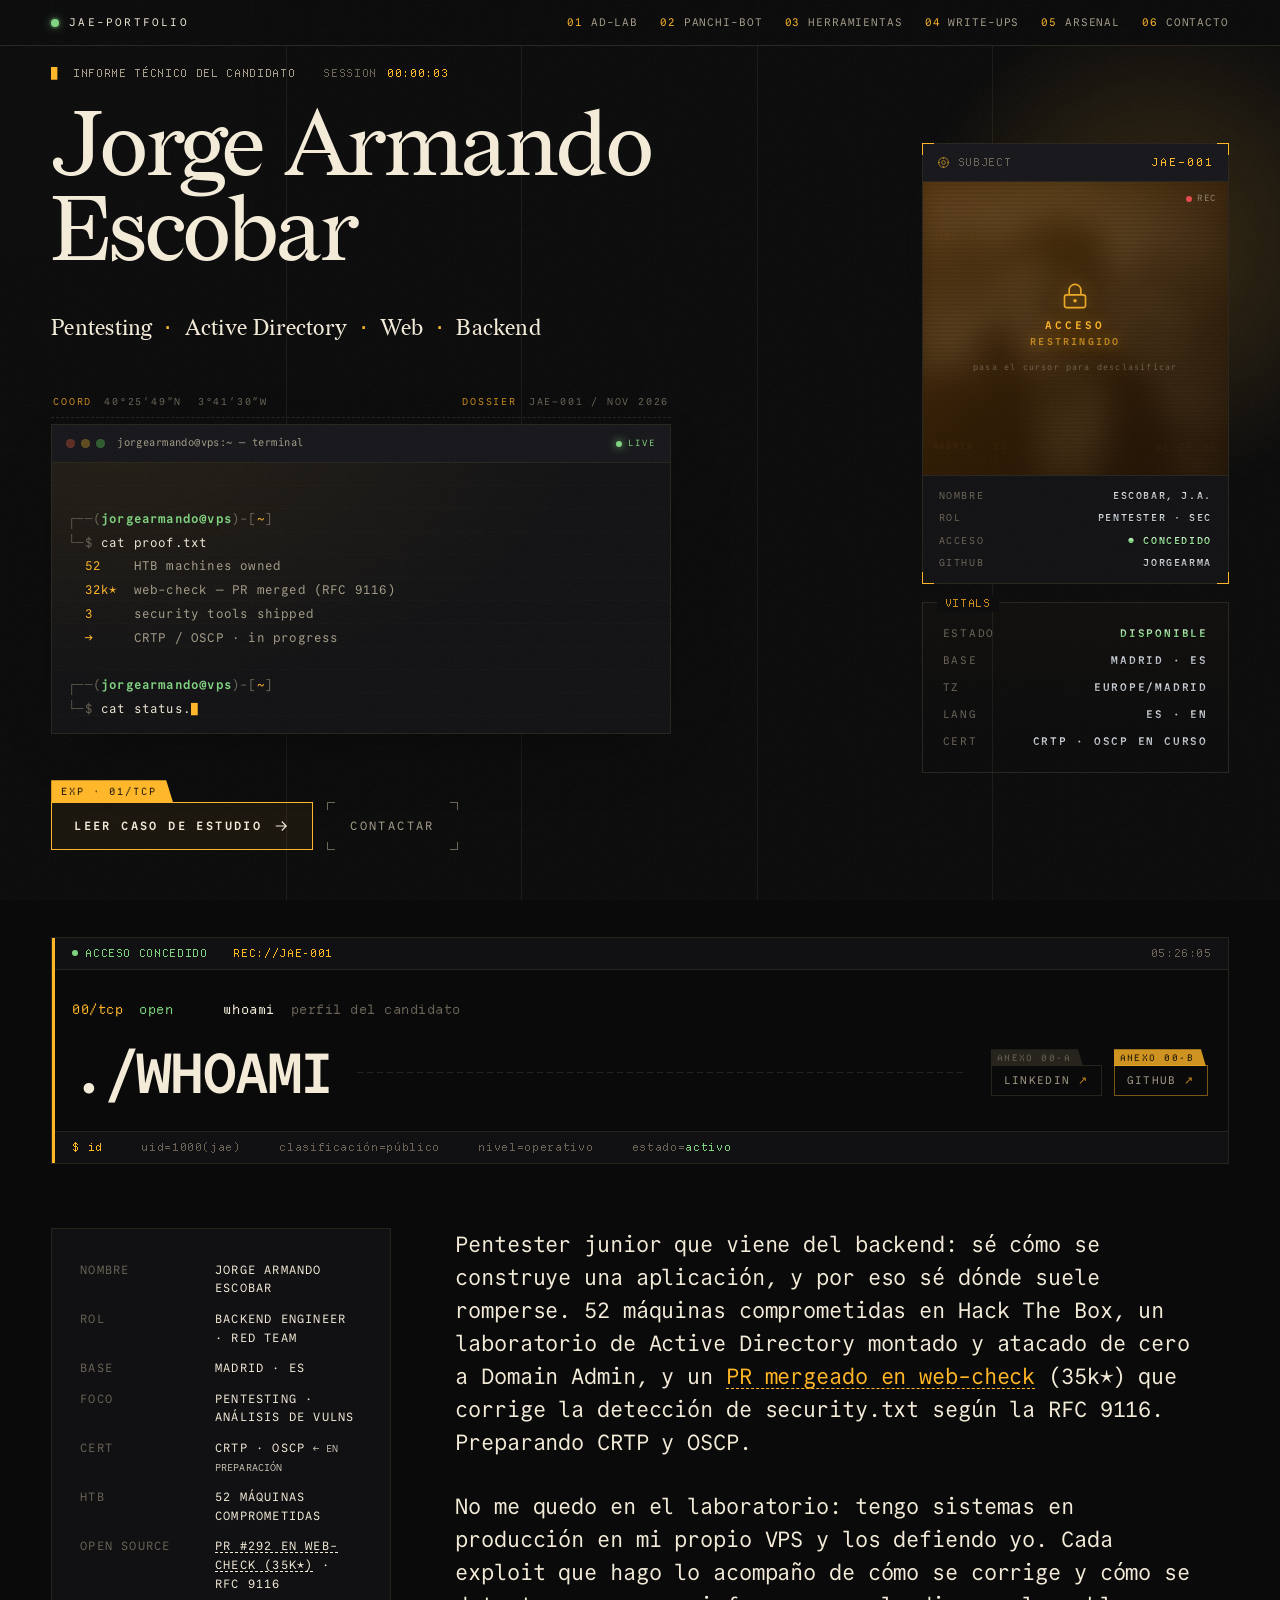
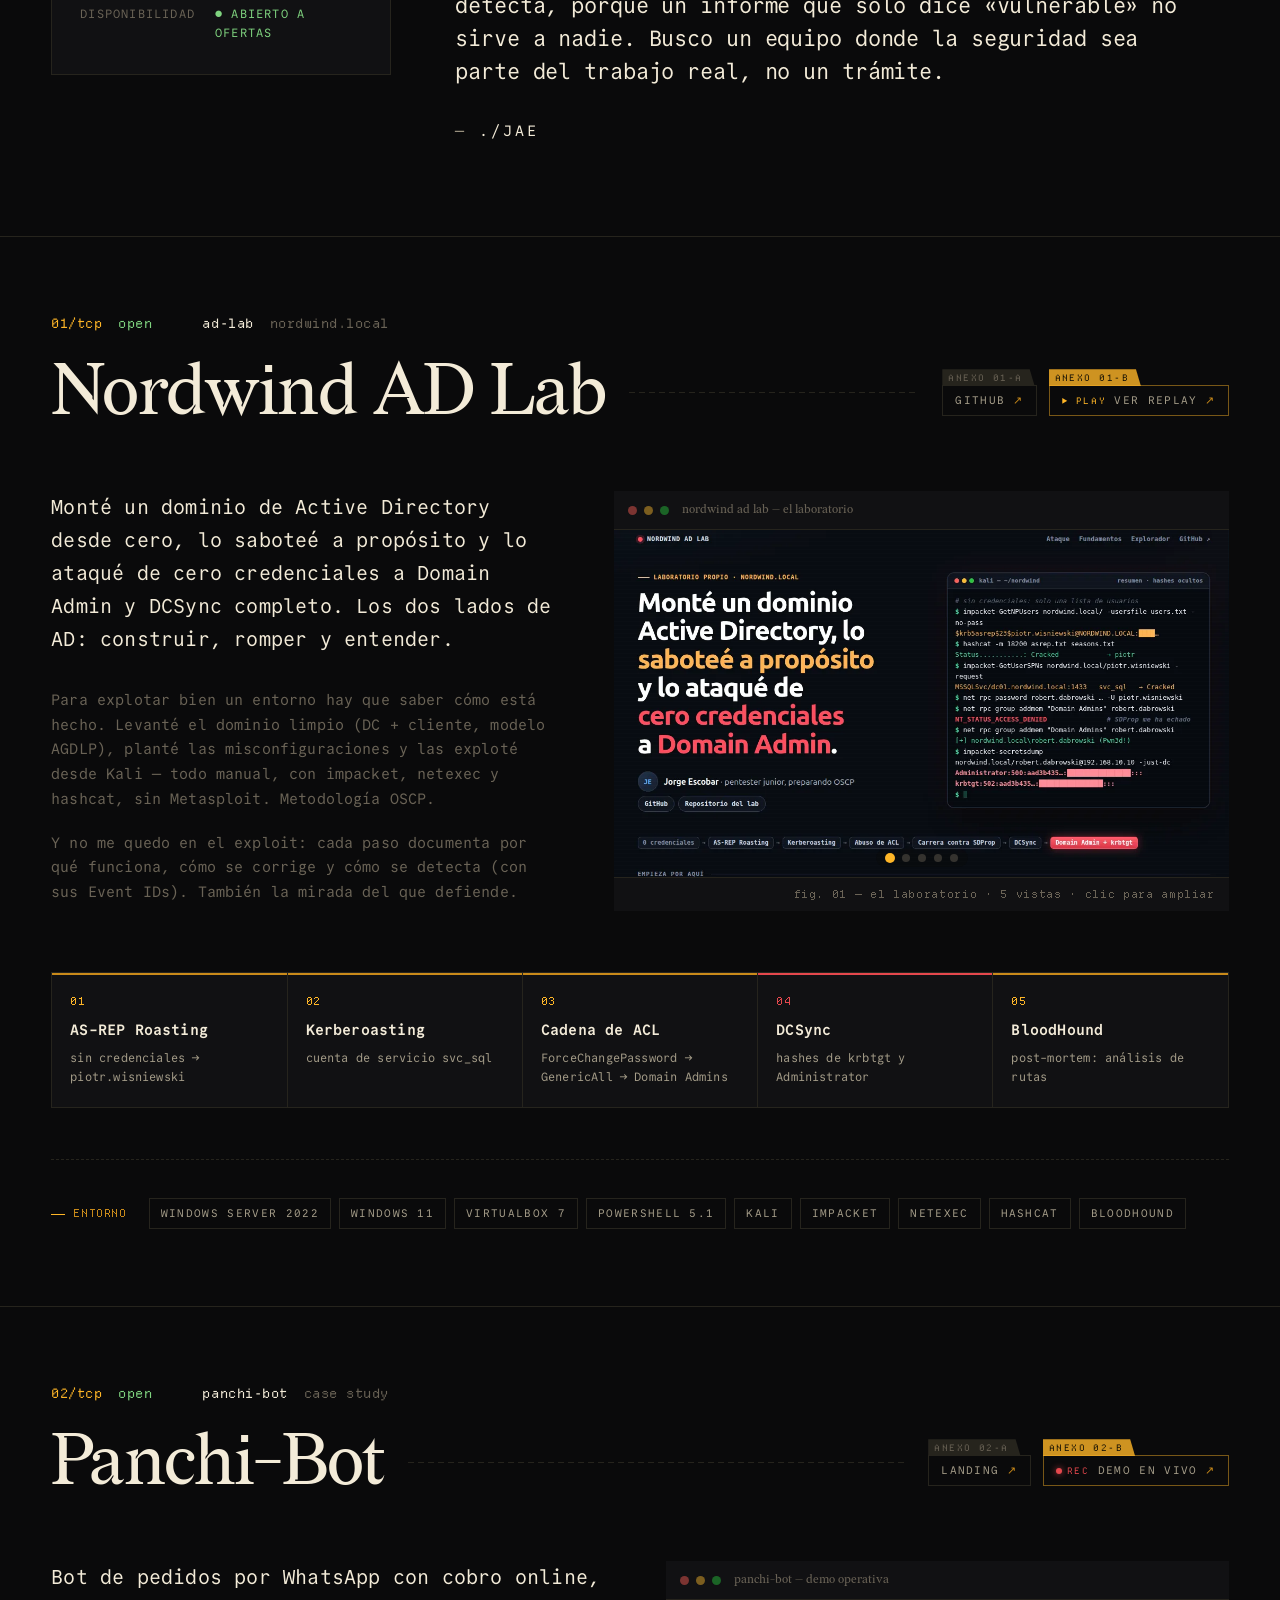
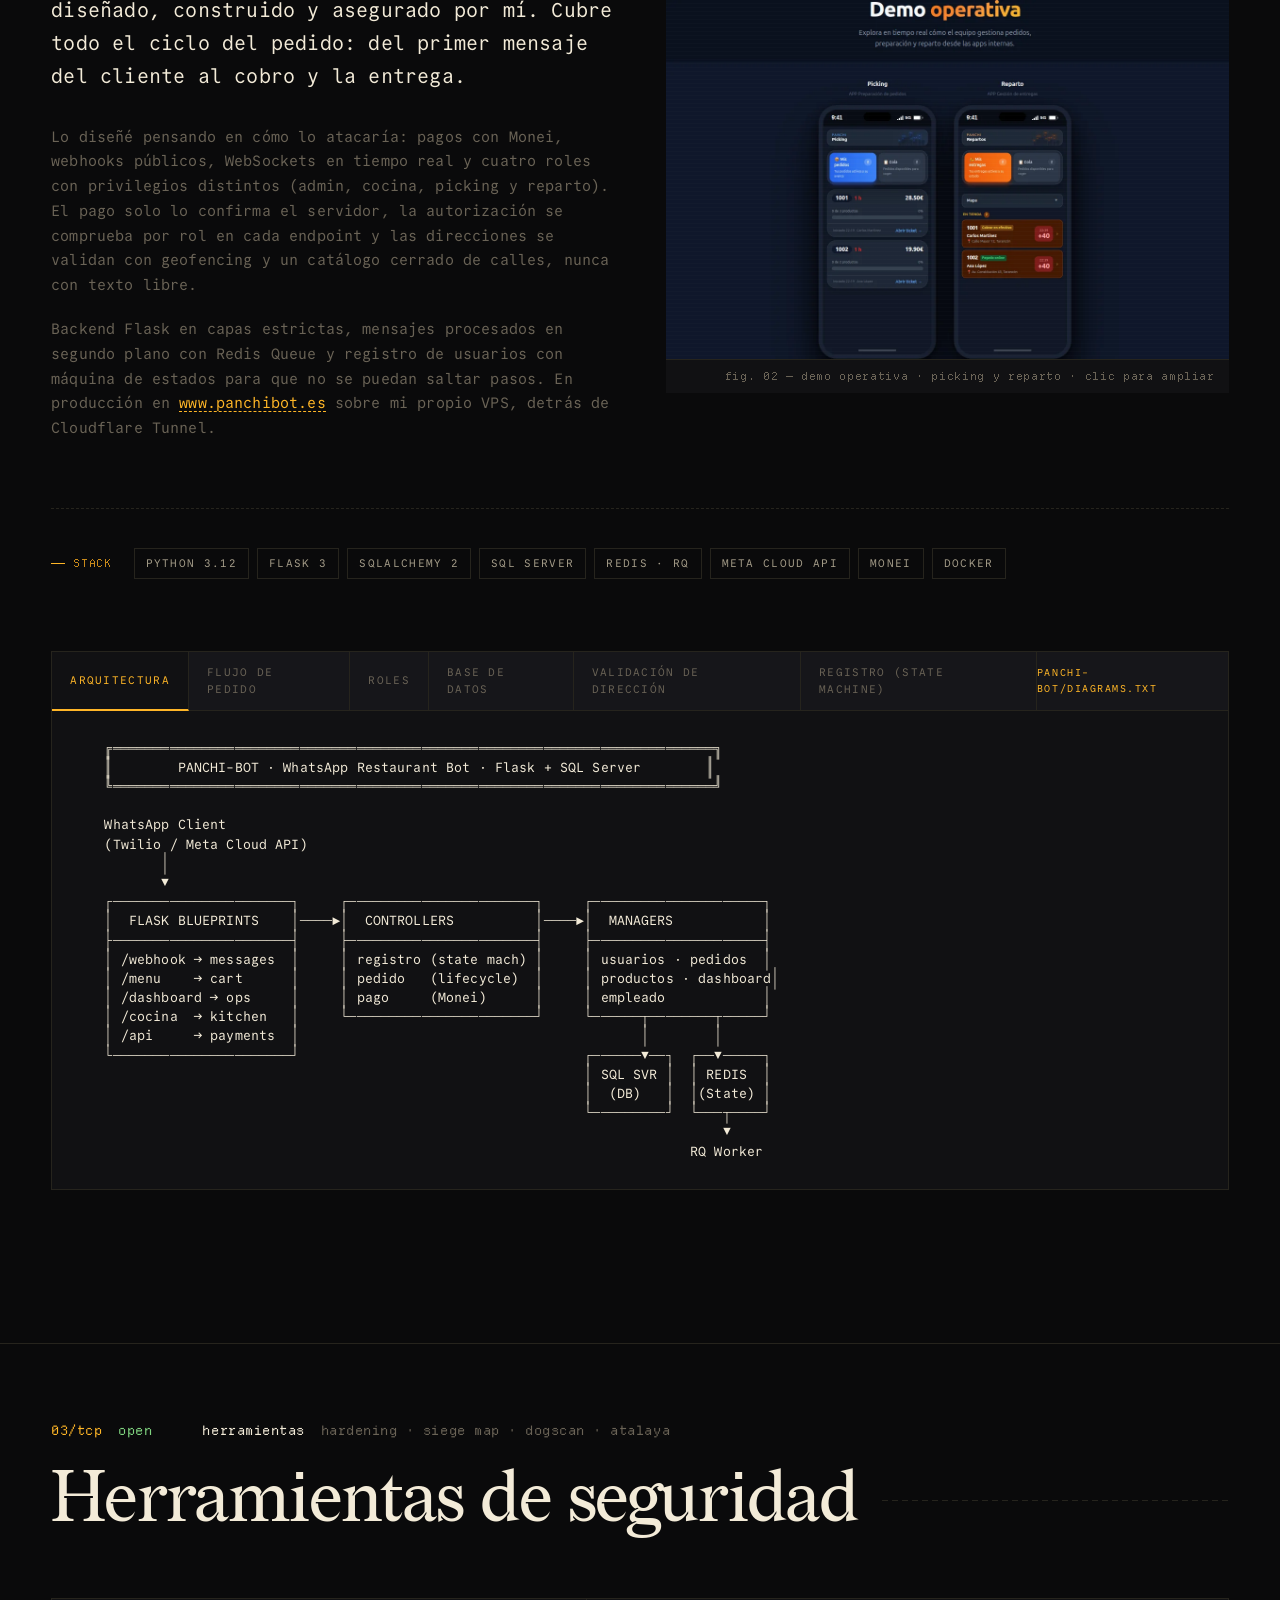
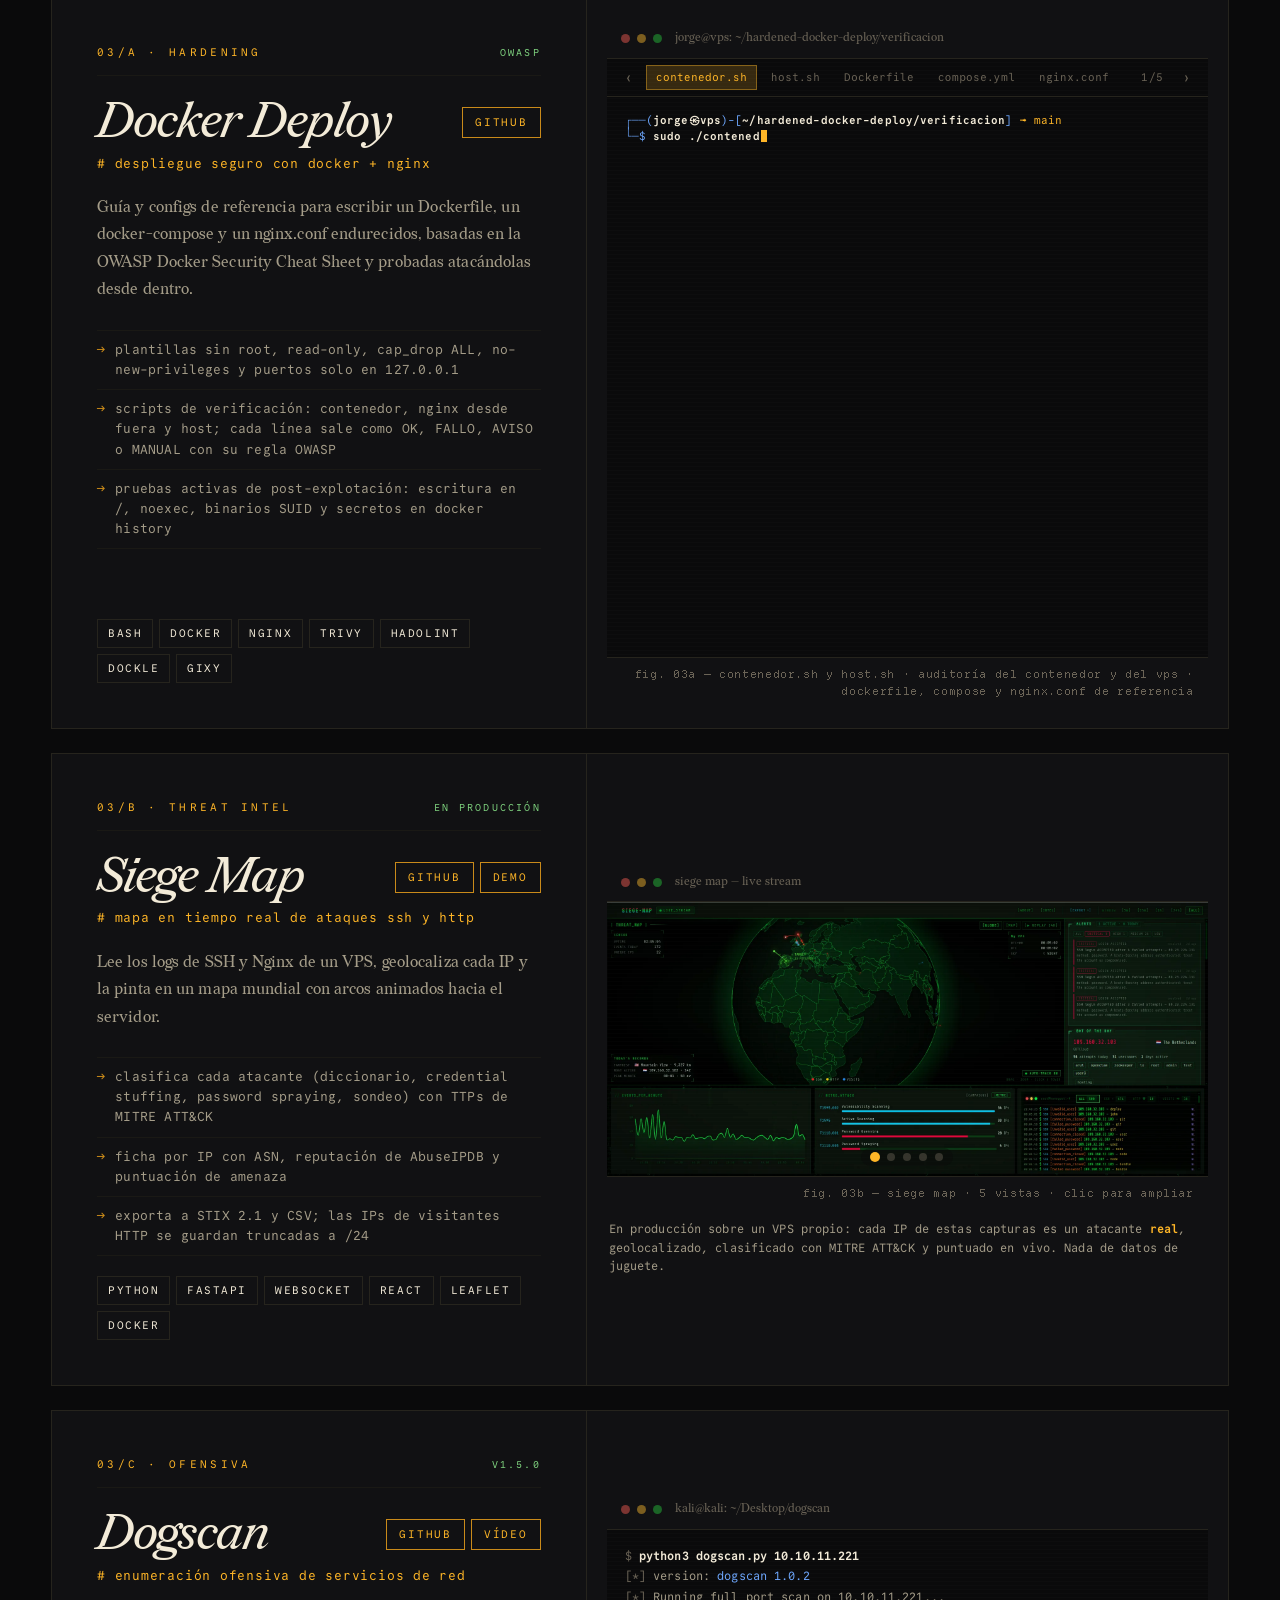
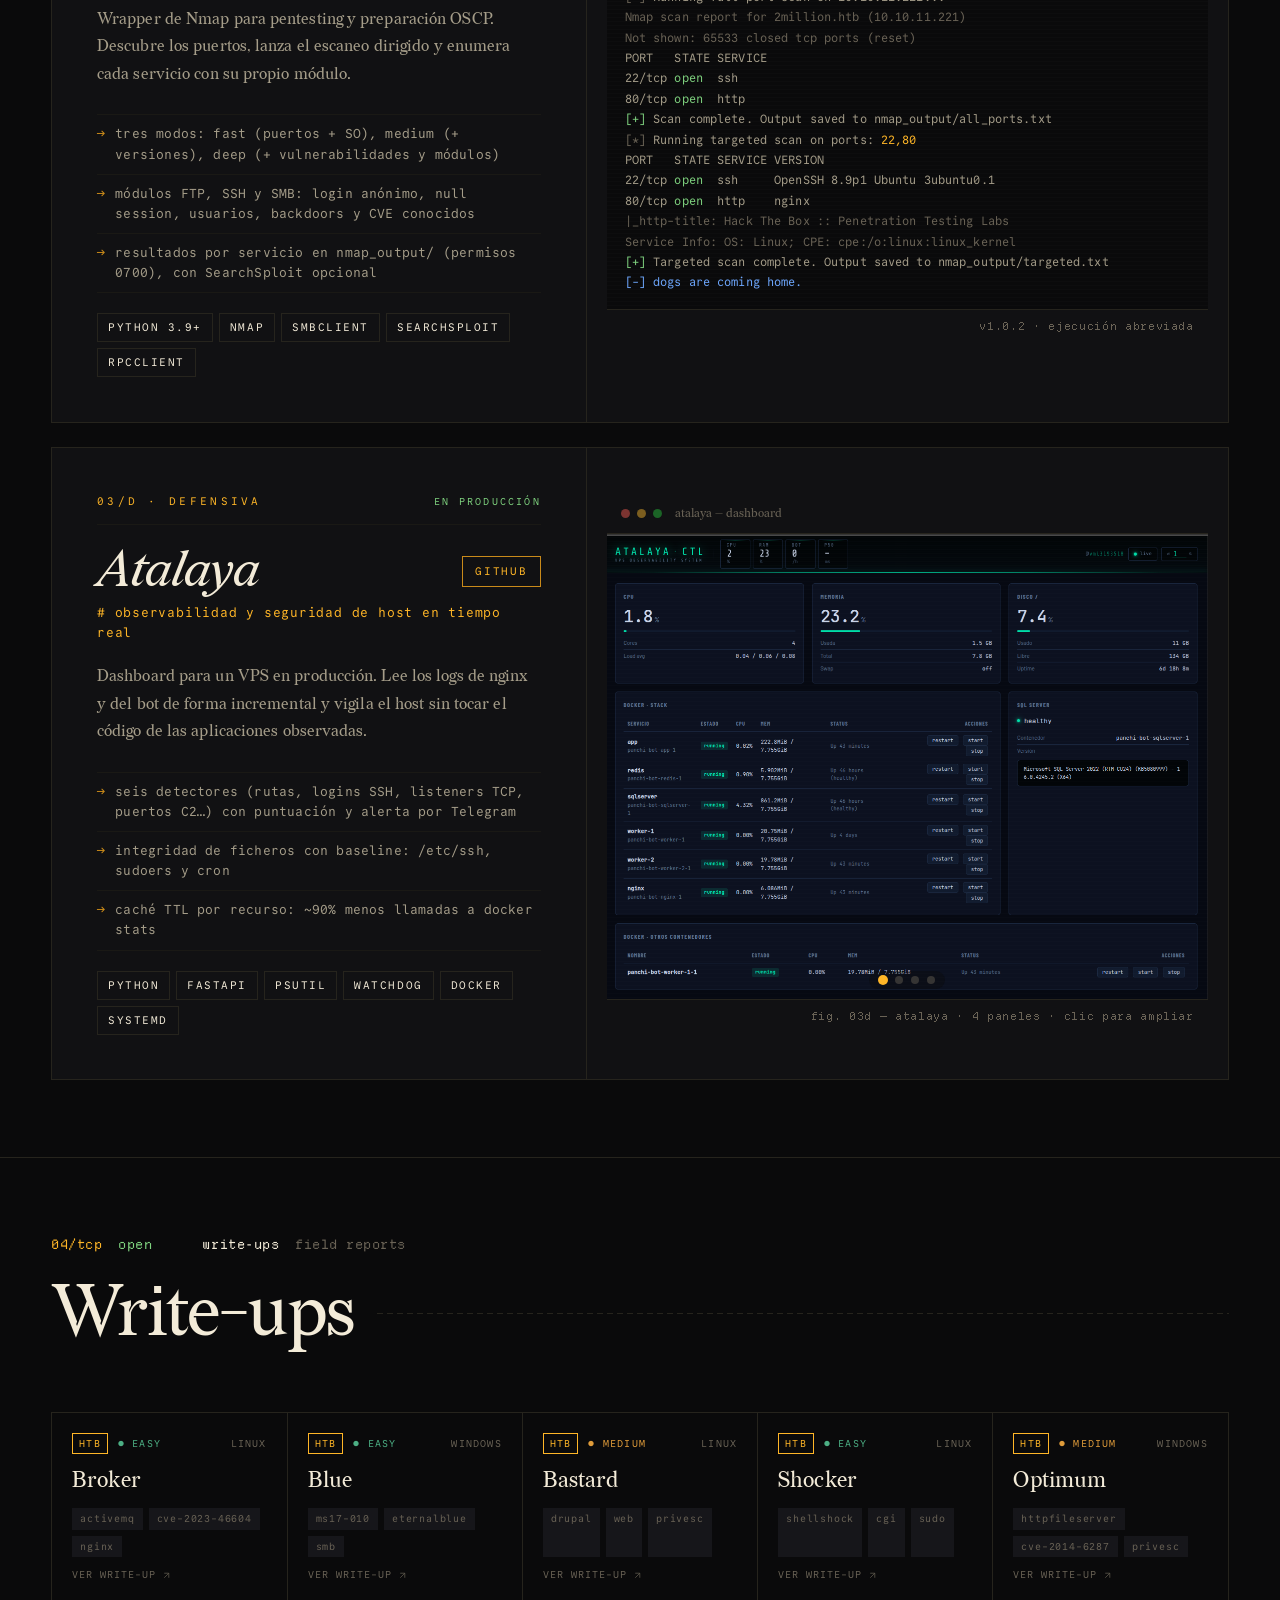
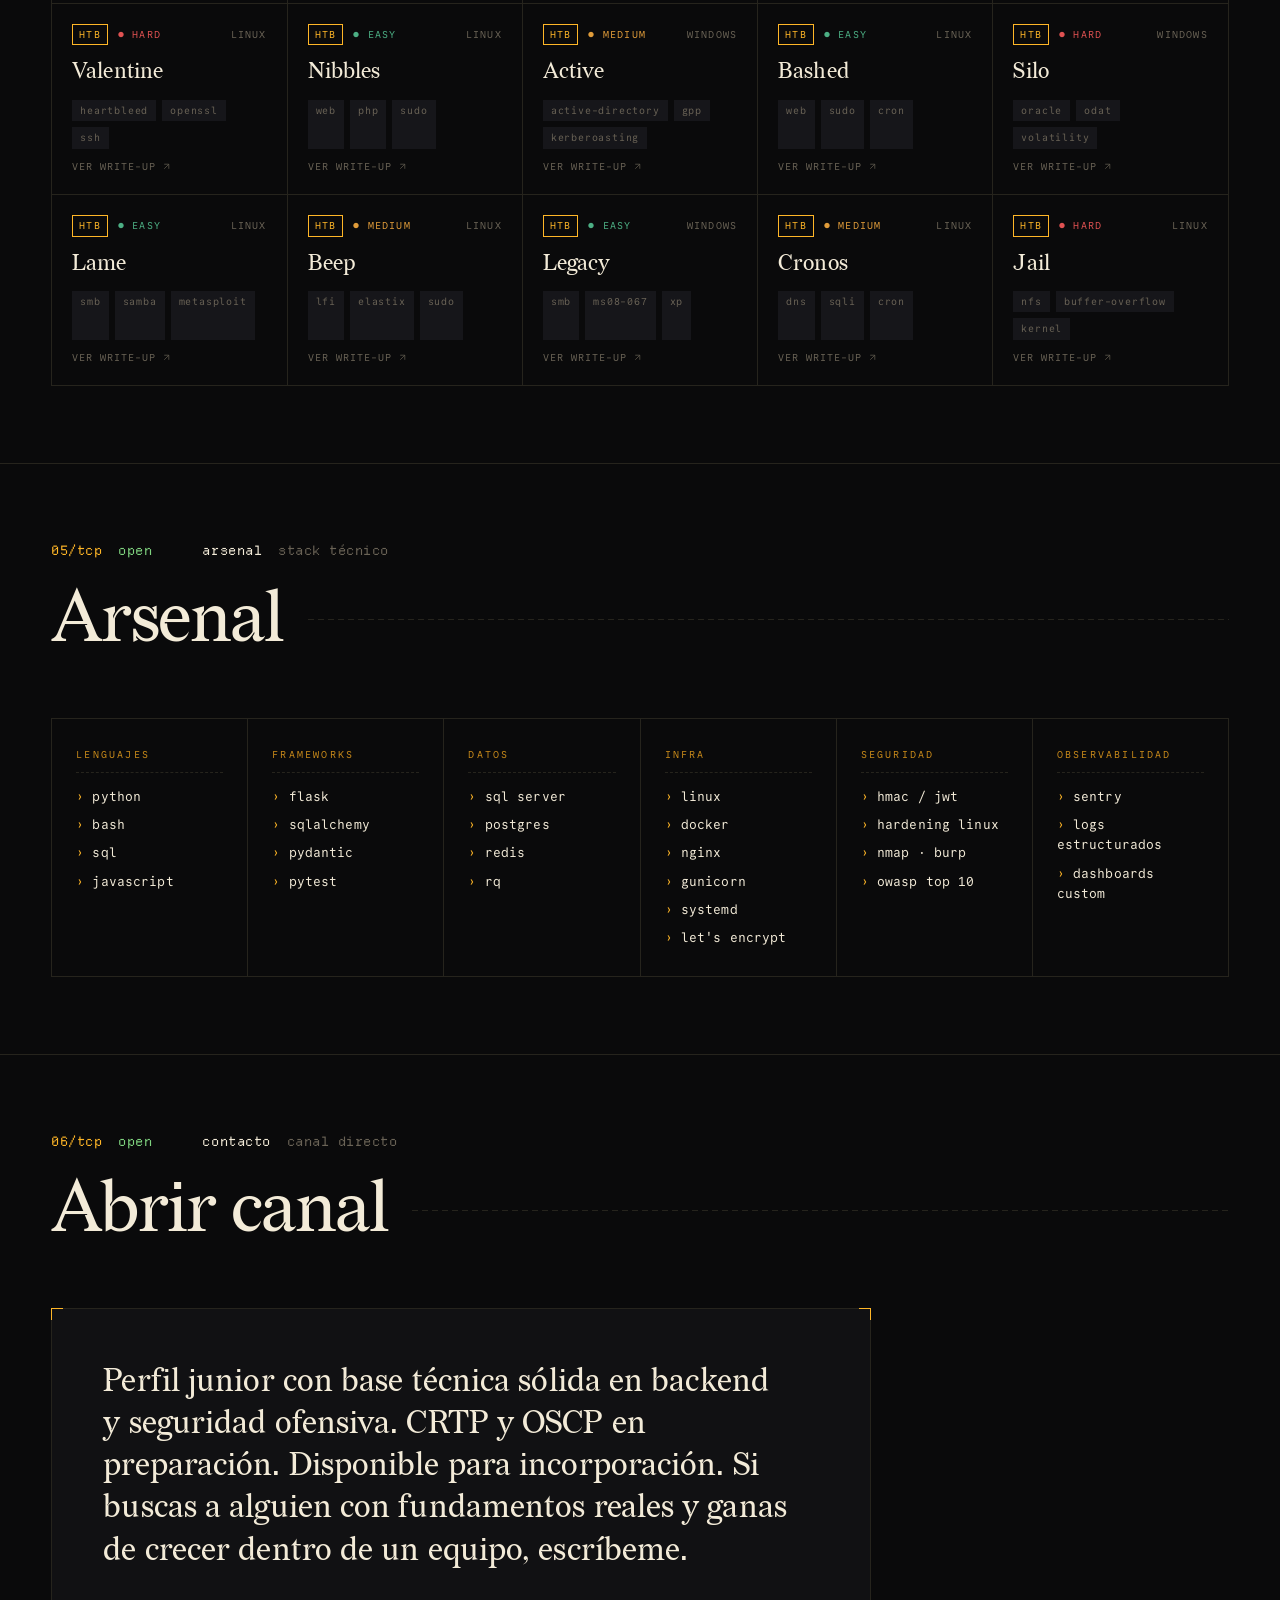
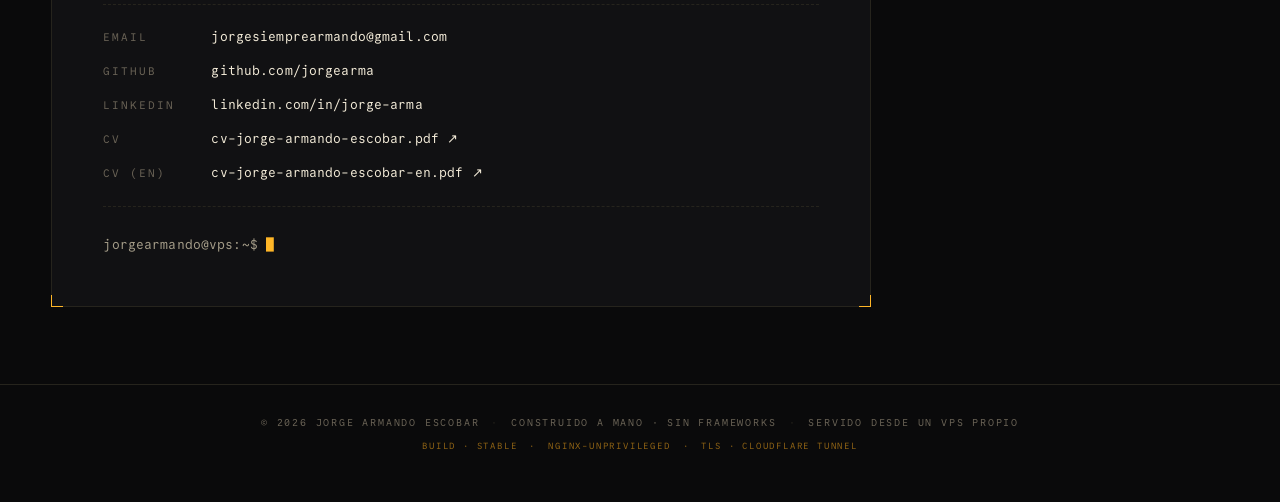
==== commit c17566cc: "CV" ====
--- a/index.html
+++ b/index.html
@@ -5,13 +5,13 @@
   <meta name="viewport" content="width=device-width, initial-scale=1, viewport-fit=cover" />
   <meta name="color-scheme" content="dark" />
   <title>Jorge Armando Escobar · Backend / Sistemas / Seguridad</title>
-  <meta name="description" content="Especialista en seguridad ofensiva con base técnica en backend, Linux e infraestructura. Panchi-Bot · Dogscan · Atalaya. OSCP en curso." />
+  <meta name="description" content="Especialista en seguridad ofensiva con base técnica en backend, Linux e infraestructura. Nordwind AD Lab · Panchi-Bot · Siege Map. CRTP y OSCP en preparación." />
 
   <!-- Open Graph — preview en LinkedIn, WhatsApp, Twitter -->
   <meta property="og:type"        content="website" />
   <meta property="og:url"         content="https://jorgearmandoescobar.com/" />
   <meta property="og:title"       content="Jorge Armando Escobar · Backend / Pentesting" />
-  <meta property="og:description" content="Especialista en seguridad ofensiva con base técnica en backend, Linux e infraestructura. Panchi-Bot · Dogscan · Atalaya. OSCP en curso." />
+  <meta property="og:description" content="Especialista en seguridad ofensiva con base técnica en backend, Linux e infraestructura. Nordwind AD Lab · Panchi-Bot · Siege Map. CRTP y OSCP en preparación." />
   <meta property="og:image"       content="https://jorgearmandoescobar.com/assets/og-cover-v2.png" />
   <meta property="og:image:width"  content="1200" />
   <meta property="og:image:height" content="630" />
@@ -39,8 +39,8 @@
       <span class="mono statusbar__tag">JAE-PORTFOLIO</span>
     </div>
     <div class="statusbar__right mono">
-      <a href="#panchibot" class="statusbar__link"><b>01</b><i>/tcp</i> panchi-bot</a>
-      <a href="#adlab" class="statusbar__link"><b>02</b><i>/tcp</i> ad-lab</a>
+      <a href="#adlab" class="statusbar__link"><b>01</b><i>/tcp</i> ad-lab</a>
+      <a href="#panchibot" class="statusbar__link"><b>02</b><i>/tcp</i> panchi-bot</a>
       <a href="#herramientas" class="statusbar__link"><b>03</b><i>/tcp</i> herramientas</a>
       <a href="#writeups" class="statusbar__link"><b>04</b><i>/tcp</i> write-ups</a>
       <a href="#stack" class="statusbar__link"><b>05</b><i>/tcp</i> arsenal</a>
@@ -108,7 +108,7 @@
       </div>
 
       <div class="hero__actions">
-        <a class="btn btn--primary mono" href="#panchibot">
+        <a class="btn btn--primary mono" href="#adlab">
           <span class="btn__tab" aria-hidden="true">exp · 01/tcp</span>
           <span>leer caso de estudio</span>
           <svg viewBox="0 0 24 24" width="18" height="18" aria-hidden="true"><path d="M5 12h14M13 6l6 6-6 6" fill="none" stroke="currentColor" stroke-width="1.5"/></svg>
@@ -200,7 +200,7 @@
         <div class="hero__side-row"><span>BASE</span><span class="metal">Madrid · ES</span></div>
         <div class="hero__side-row"><span>TZ</span><span class="metal">Europe/Madrid</span></div>
         <div class="hero__side-row"><span>LANG</span><span class="metal">es · en</span></div>
-        <div class="hero__side-row"><span>CERT</span><span class="metal">OSCP · en curso</span></div>
+        <div class="hero__side-row"><span>CERT</span><span class="metal">CRTP · OSCP en curso</span></div>
       </div>
     </div>
 
@@ -285,101 +285,20 @@
     </div>
   </section>
 
-  <!-- ──────────────── CASE STUDY: PANCHI-BOT ──────────────── -->
-  <section class="section case" id="panchibot">
-    <header class="section__head">
-      <p class="port" aria-hidden="true"><span class="port__num">01/tcp</span><span class="port__state"><i>filtered</i><b>open</b></span><span class="port__svc">panchi-bot</span><span class="port__info">case study</span></p>
-      <h2 class="section__title">Panchi-Bot</h2>
-      <span class="section__line" aria-hidden="true"></span>
-      <div class="case__links mono">
-        <a class="case__link" href="https://www.panchibot.es" target="_blank" rel="noopener noreferrer">
-          <span class="case__link-tab" aria-hidden="true">anexo 01-A</span>
-          <span>landing</span><span class="case__link-arr" aria-hidden="true">↗</span>
-        </a>
-        <a class="case__link case__link--live" href="https://www.panchibot.es/demo" target="_blank" rel="noopener noreferrer">
-          <span class="case__link-tab" aria-hidden="true">anexo 01-B</span>
-          <span class="case__link-rec" aria-hidden="true">rec</span><span>demo en vivo</span><span class="case__link-arr" aria-hidden="true">↗</span>
-        </a>
-        <span class="case__link-dest" aria-hidden="true">panchibot.es</span>
-        <span class="case__link-dest" aria-hidden="true">panchibot.es/demo</span>
-      </div>
-    </header>
-
-    <div class="adlab__top case__top">
-      <div class="adlab__brief">
-      <p class="case__lede">
-        Bot de pedidos por WhatsApp con cobro online, diseñado,
-        construido y asegurado por mí. Cubre todo el ciclo del pedido:
-        del primer mensaje del cliente al cobro y la entrega.
-      </p>
-      <p class="case__lede case__lede--body">
-        Lo diseñé pensando en cómo lo atacaría: pagos con Monei, webhooks
-        públicos, WebSockets en tiempo real y cuatro roles con privilegios
-        distintos (admin, cocina, picking y reparto). El pago solo lo
-        confirma el servidor, la autorización se comprueba por rol en cada
-        endpoint y las direcciones se validan con geofencing y un catálogo
-        cerrado de calles, nunca con texto libre.
-      </p>
-      <p class="case__lede case__lede--body">
-        Backend Flask en capas estrictas, mensajes procesados en segundo
-        plano con Redis Queue y registro de usuarios con máquina de estados
-        para que no se puedan saltar pasos. En producción en
-        <a class="case__lede-link" href="https://www.panchibot.es" target="_blank" rel="noopener noreferrer">www.panchibot.es</a>
-        sobre mi propio VPS, detrás de Cloudflare Tunnel.
-      </p>
-      </div>
-
-      <!-- captura de la demo operativa -->
-      <figure class="proj__demo adlab__shot" aria-label="captura de la demo operativa">
-        <div class="proj__demo-frame">
-          <div class="proj__demo-bar">
-            <span class="proj__demo-dot proj__demo-dot--red"></span>
-            <span class="proj__demo-dot proj__demo-dot--amber"></span>
-            <span class="proj__demo-dot proj__demo-dot--green"></span>
-            <span class="proj__demo-title">panchi-bot — demo operativa</span>
-          </div>
-          <div class="proj__demo-screen">
-            <img src="assets/panchi-demo-apps-v2.webp" width="1194" height="760" alt="Demo operativa: apps internas de picking y reparto en móvil, con pedidos activos, cola y cobros en efectivo u online" loading="lazy">
-          </div>
-          <figcaption class="proj__demo-cap">fig. 01 — demo operativa · picking y reparto · clic para ampliar</figcaption>
-        </div>
-      </figure>
-    </div>
-
-    <!-- stack badges -->
-    <div class="stack" aria-label="stack técnico">
-      <span class="stack__label mono">stack</span>
-      <ul class="stack__list mono">
-        <li>Python 3.12</li>
-        <li>Flask 3</li>
-        <li>SQLAlchemy 2</li>
-        <li>SQL Server</li>
-        <li>Redis&nbsp;·&nbsp;RQ</li>
-        <li>Meta Cloud API</li>
-        <li>Monei</li>
-        <li>Docker</li>
-      </ul>
-    </div>
-
-    <!-- diagramas de arquitectura · contenido generado por main.js (ARCH_PANELS) -->
-    <div class="arch" aria-label="diagramas de arquitectura" data-arch></div>
-
-  </section>
-
   <!-- ──────────────── NORDWIND AD LAB ──────────────── -->
   <!-- datos de la cadena: docs/phase3-attack.md del repo nordwind-ad-lab -->
   <section class="section adlab" id="adlab">
     <header class="section__head">
-      <p class="port" aria-hidden="true"><span class="port__num">02/tcp</span><span class="port__state"><i>filtered</i><b>open</b></span><span class="port__svc">ad-lab</span><span class="port__info">nordwind.local</span></p>
+      <p class="port" aria-hidden="true"><span class="port__num">01/tcp</span><span class="port__state"><i>filtered</i><b>open</b></span><span class="port__svc">ad-lab</span><span class="port__info">nordwind.local</span></p>
       <h2 class="section__title">Nordwind AD Lab</h2>
       <span class="section__line" aria-hidden="true"></span>
       <div class="case__links mono">
         <a class="case__link" href="https://github.com/jorgearma/nordwind-ad-lab" target="_blank" rel="noopener noreferrer">
-          <span class="case__link-tab" aria-hidden="true">anexo 02-A</span>
+          <span class="case__link-tab" aria-hidden="true">anexo 01-A</span>
           <span>github</span><span class="case__link-arr" aria-hidden="true">↗</span>
         </a>
         <a class="case__link case__link--live" href="https://ad-lab.jorgearmandoescobar.com" target="_blank" rel="noopener noreferrer">
-          <span class="case__link-tab" aria-hidden="true">anexo 02-B</span>
+          <span class="case__link-tab" aria-hidden="true">anexo 01-B</span>
           <span class="case__link-play" aria-hidden="true">▶ play</span><span>ver replay</span><span class="case__link-arr" aria-hidden="true">↗</span>
         </a>
         <span class="case__link-dest" aria-hidden="true">github.com/jorgearma/nordwind-ad-lab</span>
@@ -435,7 +354,7 @@
               </div>
             </div>
           </div>
-          <figcaption class="proj__demo-cap">fig. 02 — el laboratorio · 5 vistas · clic para ampliar</figcaption>
+          <figcaption class="proj__demo-cap">fig. 01 — el laboratorio · 5 vistas · clic para ampliar</figcaption>
         </div>
       </figure>
     </div>
@@ -483,6 +402,87 @@
         <li>BloodHound</li>
       </ul>
     </div>
+  </section>
+
+  <!-- ──────────────── CASE STUDY: PANCHI-BOT ──────────────── -->
+  <section class="section case" id="panchibot">
+    <header class="section__head">
+      <p class="port" aria-hidden="true"><span class="port__num">02/tcp</span><span class="port__state"><i>filtered</i><b>open</b></span><span class="port__svc">panchi-bot</span><span class="port__info">case study</span></p>
+      <h2 class="section__title">Panchi-Bot</h2>
+      <span class="section__line" aria-hidden="true"></span>
+      <div class="case__links mono">
+        <a class="case__link" href="https://www.panchibot.es" target="_blank" rel="noopener noreferrer">
+          <span class="case__link-tab" aria-hidden="true">anexo 02-A</span>
+          <span>landing</span><span class="case__link-arr" aria-hidden="true">↗</span>
+        </a>
+        <a class="case__link case__link--live" href="https://www.panchibot.es/demo" target="_blank" rel="noopener noreferrer">
+          <span class="case__link-tab" aria-hidden="true">anexo 02-B</span>
+          <span class="case__link-rec" aria-hidden="true">rec</span><span>demo en vivo</span><span class="case__link-arr" aria-hidden="true">↗</span>
+        </a>
+        <span class="case__link-dest" aria-hidden="true">panchibot.es</span>
+        <span class="case__link-dest" aria-hidden="true">panchibot.es/demo</span>
+      </div>
+    </header>
+
+    <div class="adlab__top case__top">
+      <div class="adlab__brief">
+      <p class="case__lede">
+        Bot de pedidos por WhatsApp con cobro online, diseñado,
+        construido y asegurado por mí. Cubre todo el ciclo del pedido:
+        del primer mensaje del cliente al cobro y la entrega.
+      </p>
+      <p class="case__lede case__lede--body">
+        Lo diseñé pensando en cómo lo atacaría: pagos con Monei, webhooks
+        públicos, WebSockets en tiempo real y cuatro roles con privilegios
+        distintos (admin, cocina, picking y reparto). El pago solo lo
+        confirma el servidor, la autorización se comprueba por rol en cada
+        endpoint y las direcciones se validan con geofencing y un catálogo
+        cerrado de calles, nunca con texto libre.
+      </p>
+      <p class="case__lede case__lede--body">
+        Backend Flask en capas estrictas, mensajes procesados en segundo
+        plano con Redis Queue y registro de usuarios con máquina de estados
+        para que no se puedan saltar pasos. En producción en
+        <a class="case__lede-link" href="https://www.panchibot.es" target="_blank" rel="noopener noreferrer">www.panchibot.es</a>
+        sobre mi propio VPS, detrás de Cloudflare Tunnel.
+      </p>
+      </div>
+
+      <!-- captura de la demo operativa -->
+      <figure class="proj__demo adlab__shot" aria-label="captura de la demo operativa">
+        <div class="proj__demo-frame">
+          <div class="proj__demo-bar">
+            <span class="proj__demo-dot proj__demo-dot--red"></span>
+            <span class="proj__demo-dot proj__demo-dot--amber"></span>
+            <span class="proj__demo-dot proj__demo-dot--green"></span>
+            <span class="proj__demo-title">panchi-bot — demo operativa</span>
+          </div>
+          <div class="proj__demo-screen">
+            <img src="assets/panchi-demo-apps-v2.webp" width="1194" height="760" alt="Demo operativa: apps internas de picking y reparto en móvil, con pedidos activos, cola y cobros en efectivo u online" loading="lazy">
+          </div>
+          <figcaption class="proj__demo-cap">fig. 02 — demo operativa · picking y reparto · clic para ampliar</figcaption>
+        </div>
+      </figure>
+    </div>
+
+    <!-- stack badges -->
+    <div class="stack" aria-label="stack técnico">
+      <span class="stack__label mono">stack</span>
+      <ul class="stack__list mono">
+        <li>Python 3.12</li>
+        <li>Flask 3</li>
+        <li>SQLAlchemy 2</li>
+        <li>SQL Server</li>
+        <li>Redis&nbsp;·&nbsp;RQ</li>
+        <li>Meta Cloud API</li>
+        <li>Monei</li>
+        <li>Docker</li>
+      </ul>
+    </div>
+
+    <!-- diagramas de arquitectura · contenido generado por main.js (ARCH_PANELS) -->
+    <div class="arch" aria-label="diagramas de arquitectura" data-arch></div>
+
   </section>
 
   <!-- ──────────────── HERRAMIENTAS DE SEGURIDAD ──────────────── -->
@@ -1281,7 +1281,7 @@
 
       <p class="contact__lede">
         Perfil junior con base técnica sólida en backend y seguridad ofensiva.
-        Certificación OSCP en curso. Disponible para incorporación.
+        CRTP y OSCP en preparación. Disponible para incorporación.
         Si buscas a alguien con fundamentos reales y ganas de crecer dentro de un equipo, escríbeme.
       </p>
 
@@ -1302,6 +1302,10 @@
           <span class="contact__k">cv</span>
           <a class="contact__v" href="assets/cv-jorge-armando-escobar.pdf" target="_blank" rel="noopener">cv-jorge-armando-escobar.pdf <span aria-hidden="true">↗</span></a>
         </li>
+        <li>
+          <span class="contact__k">cv (en)</span>
+          <a class="contact__v" href="assets/cv-jorge-armando-escobar-en.pdf" target="_blank" rel="noopener">cv-jorge-armando-escobar-en.pdf <span aria-hidden="true">↗</span></a>
+        </li>
       </ul>
 
       <p class="mono contact__prompt">
@@ -1322,9 +1326,9 @@
     <div class="footer__row footer__row--mini">
       <span>build · stable</span>
       <span>·</span>
-      <span>nginx:alpine</span>
+      <span>nginx-unprivileged</span>
       <span>·</span>
-      <span>tls · let's encrypt</span>
+      <span>tls · cloudflare tunnel</span>
     </div>
   </footer>
 
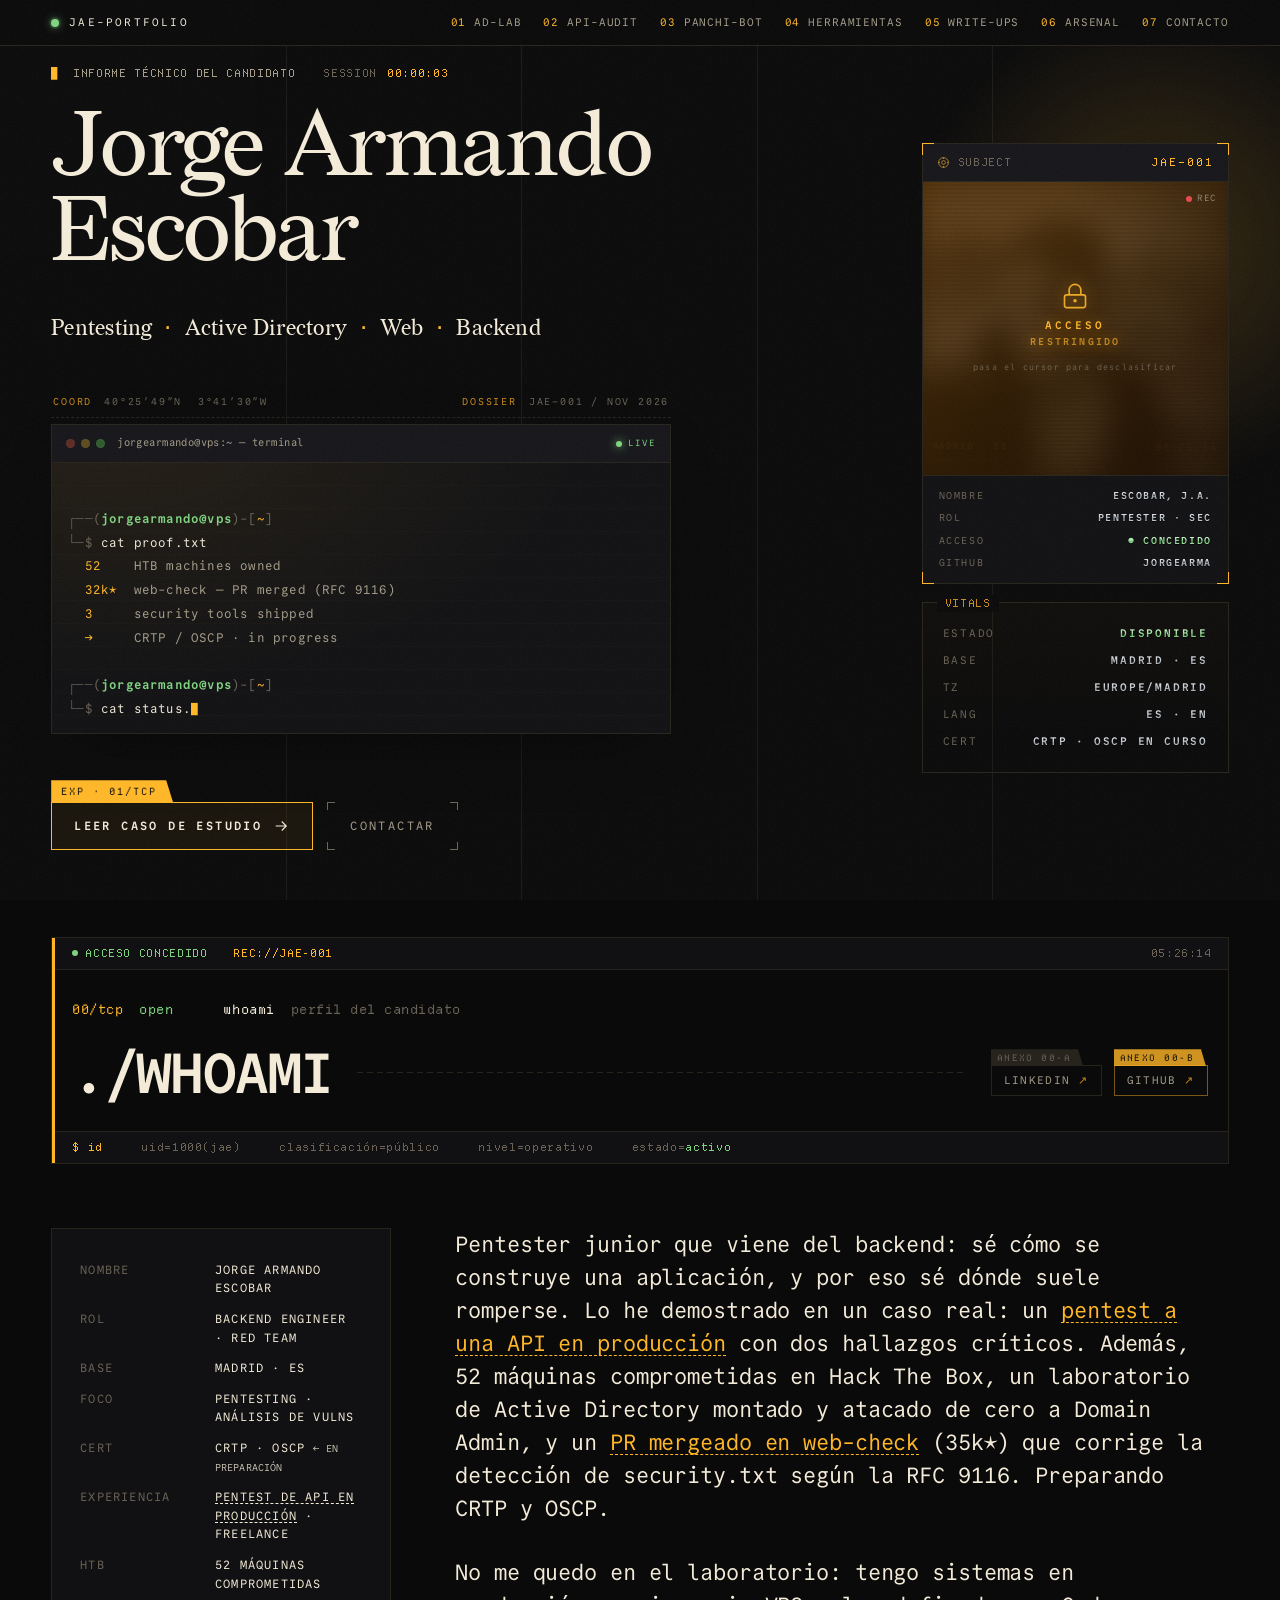
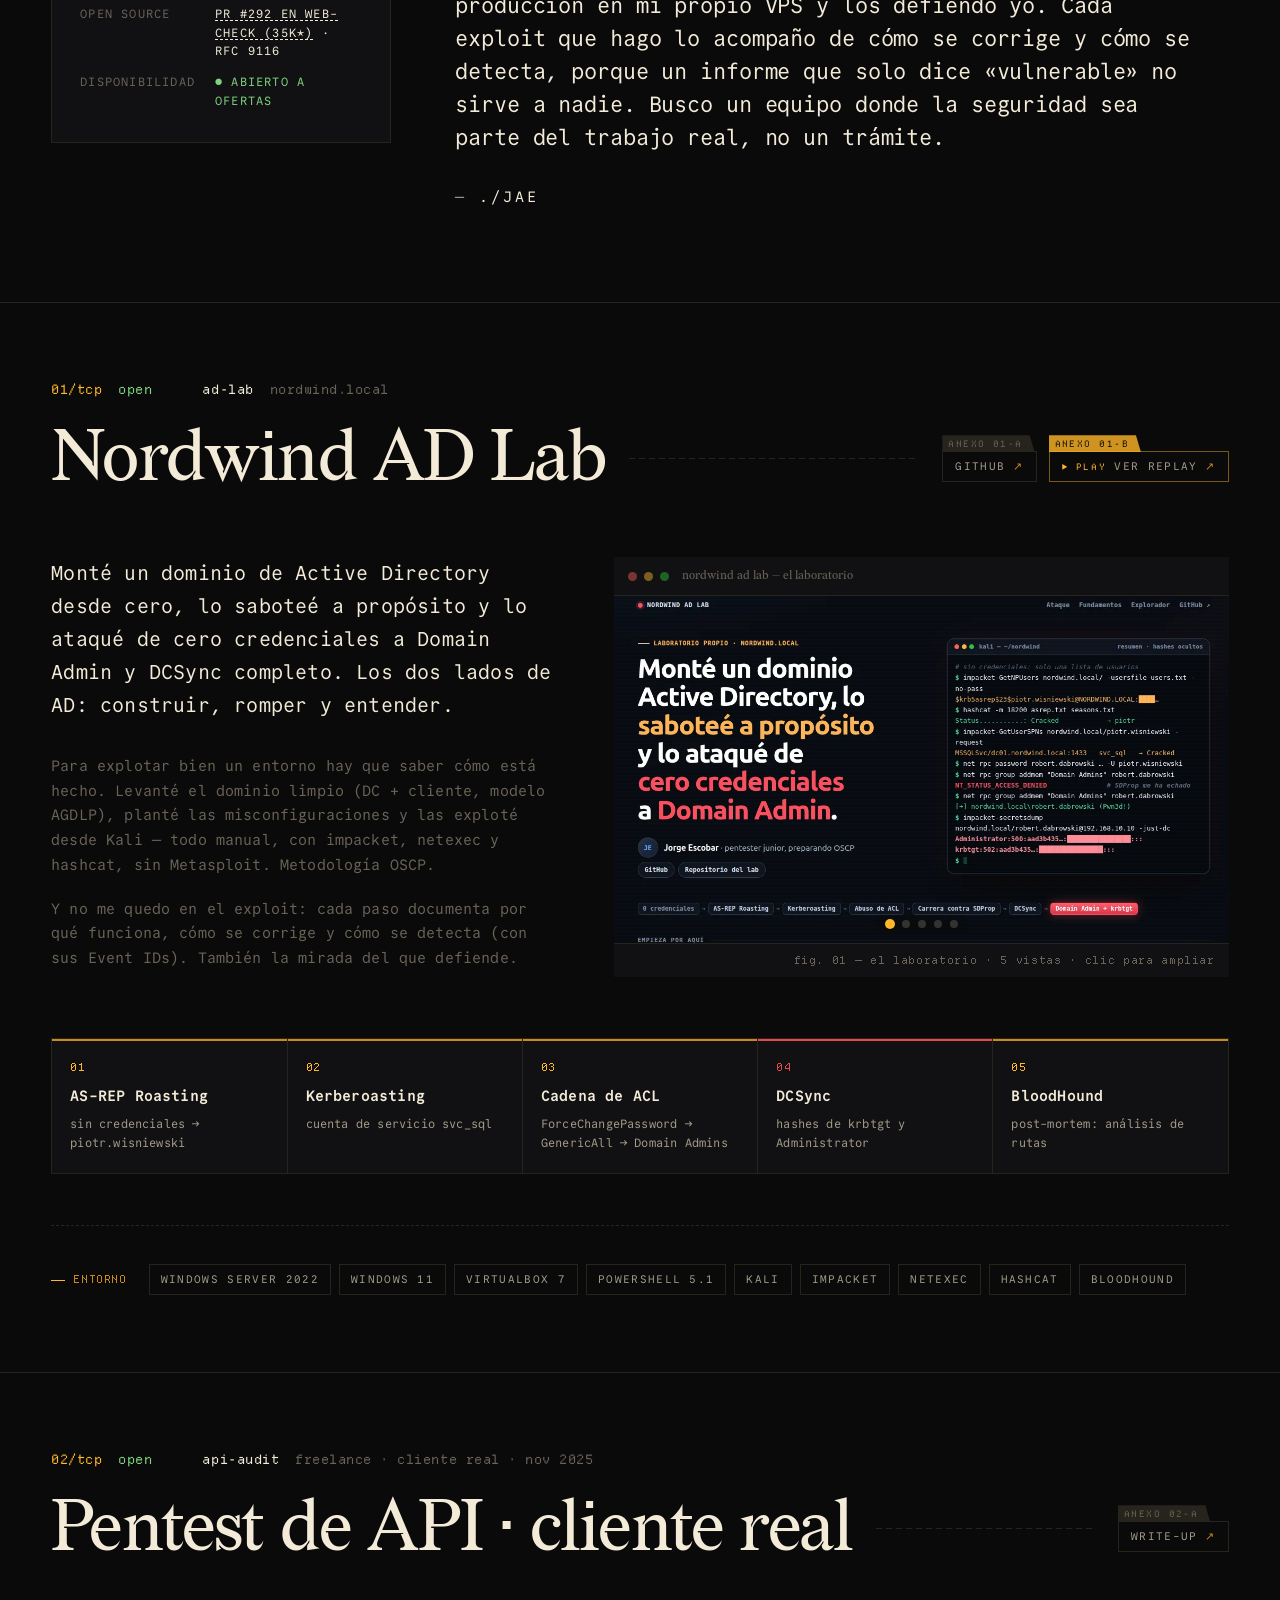
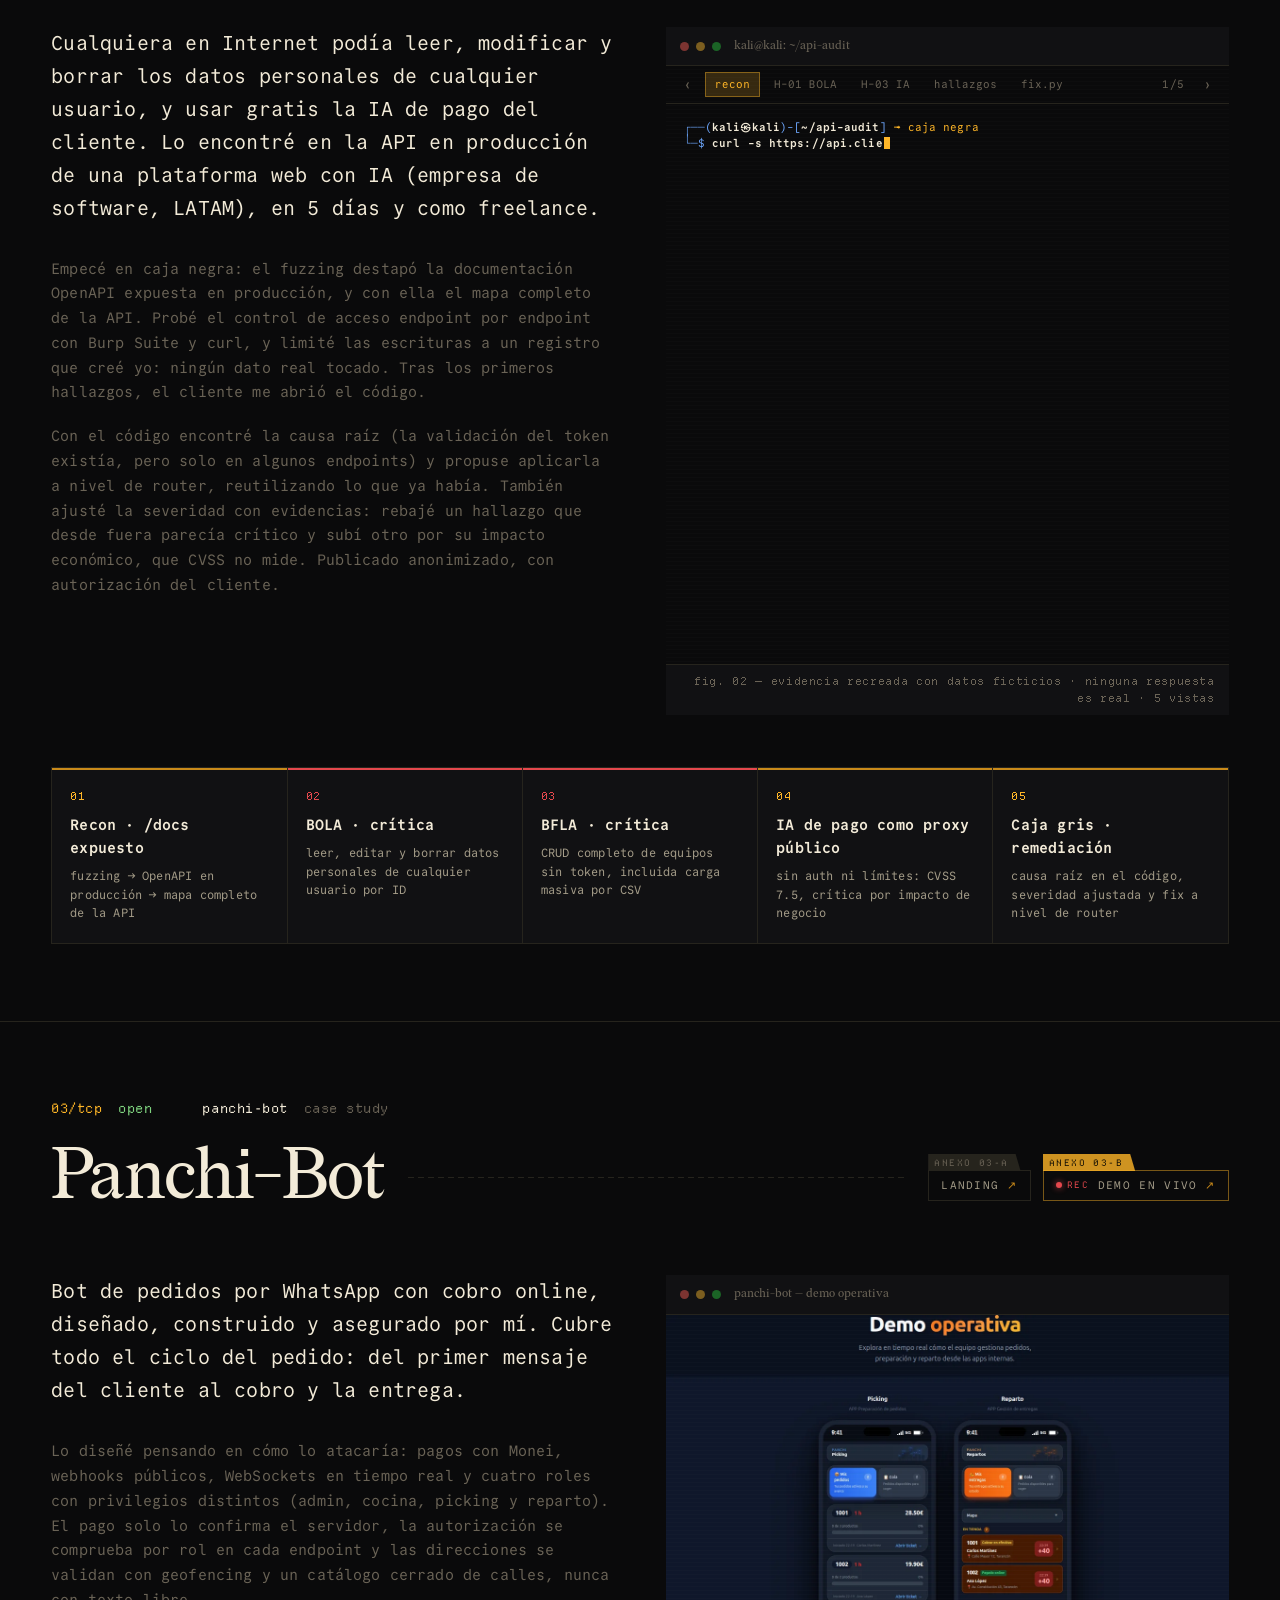
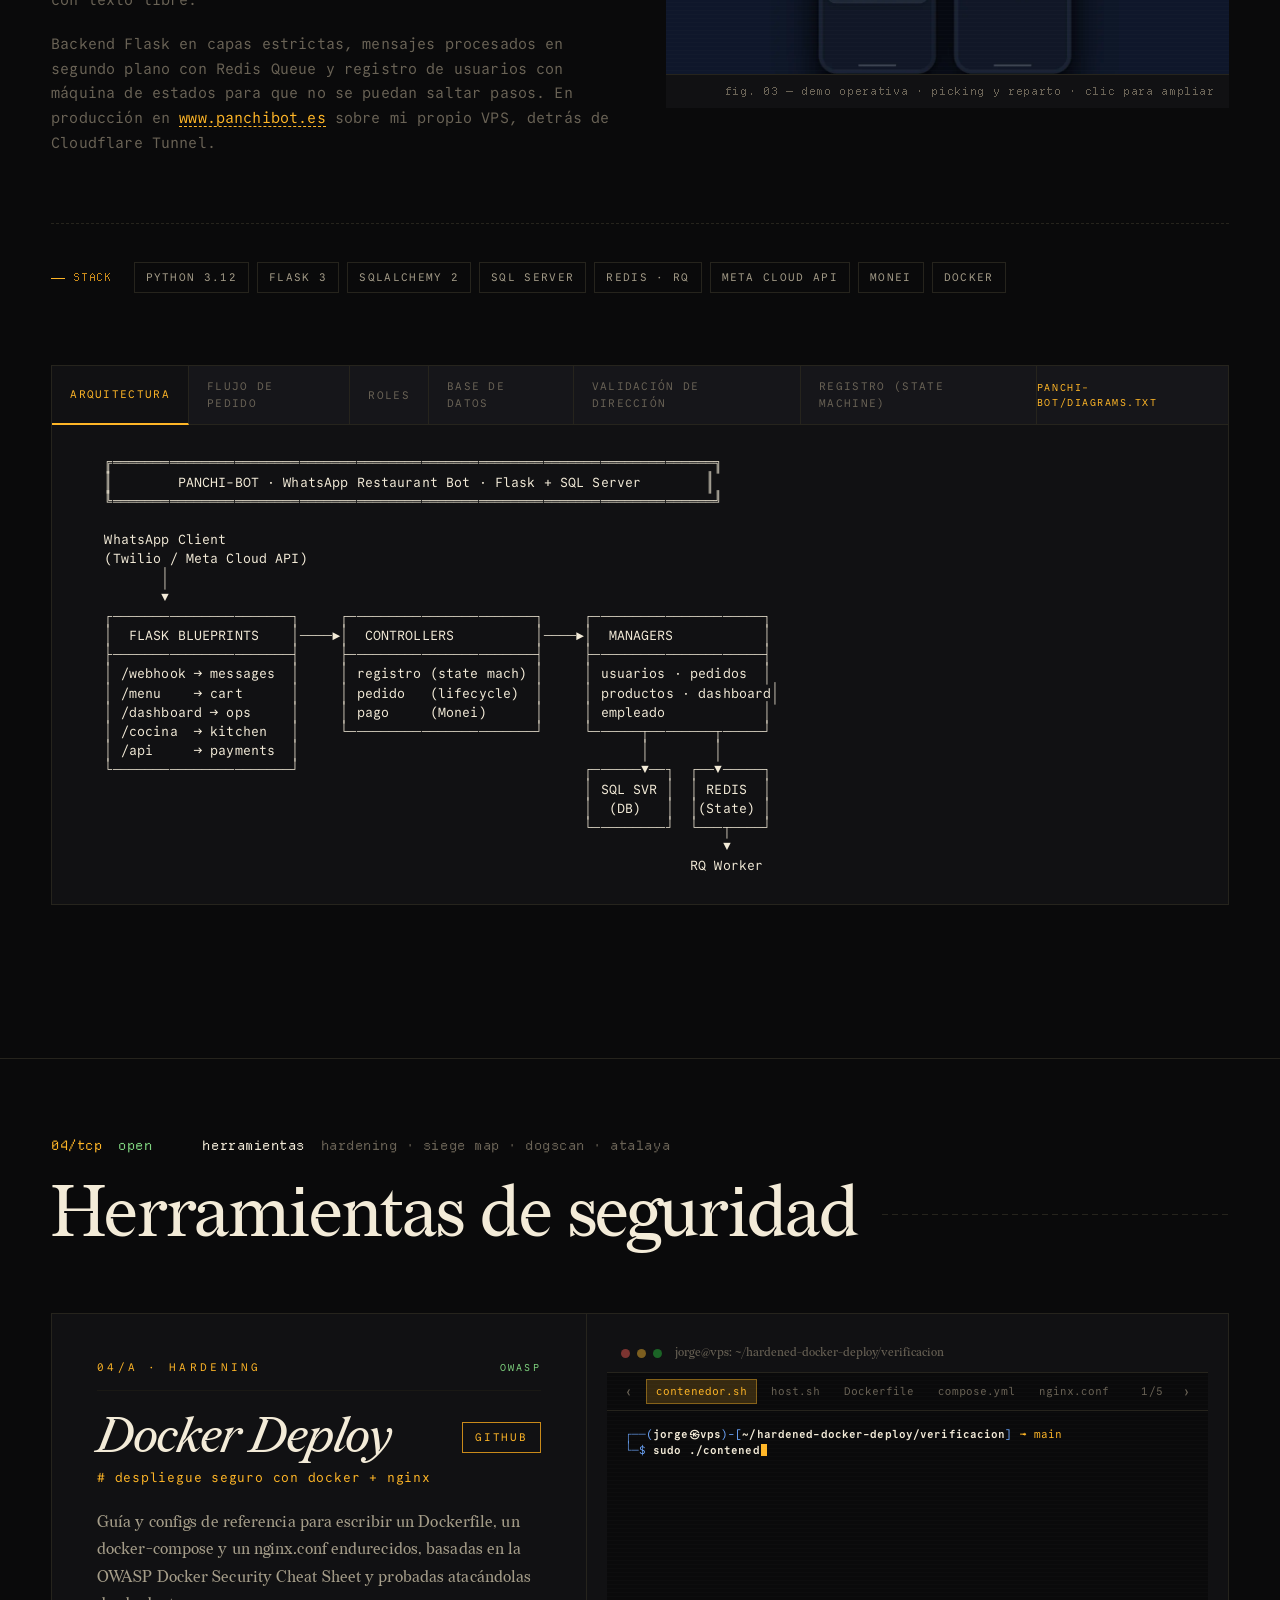
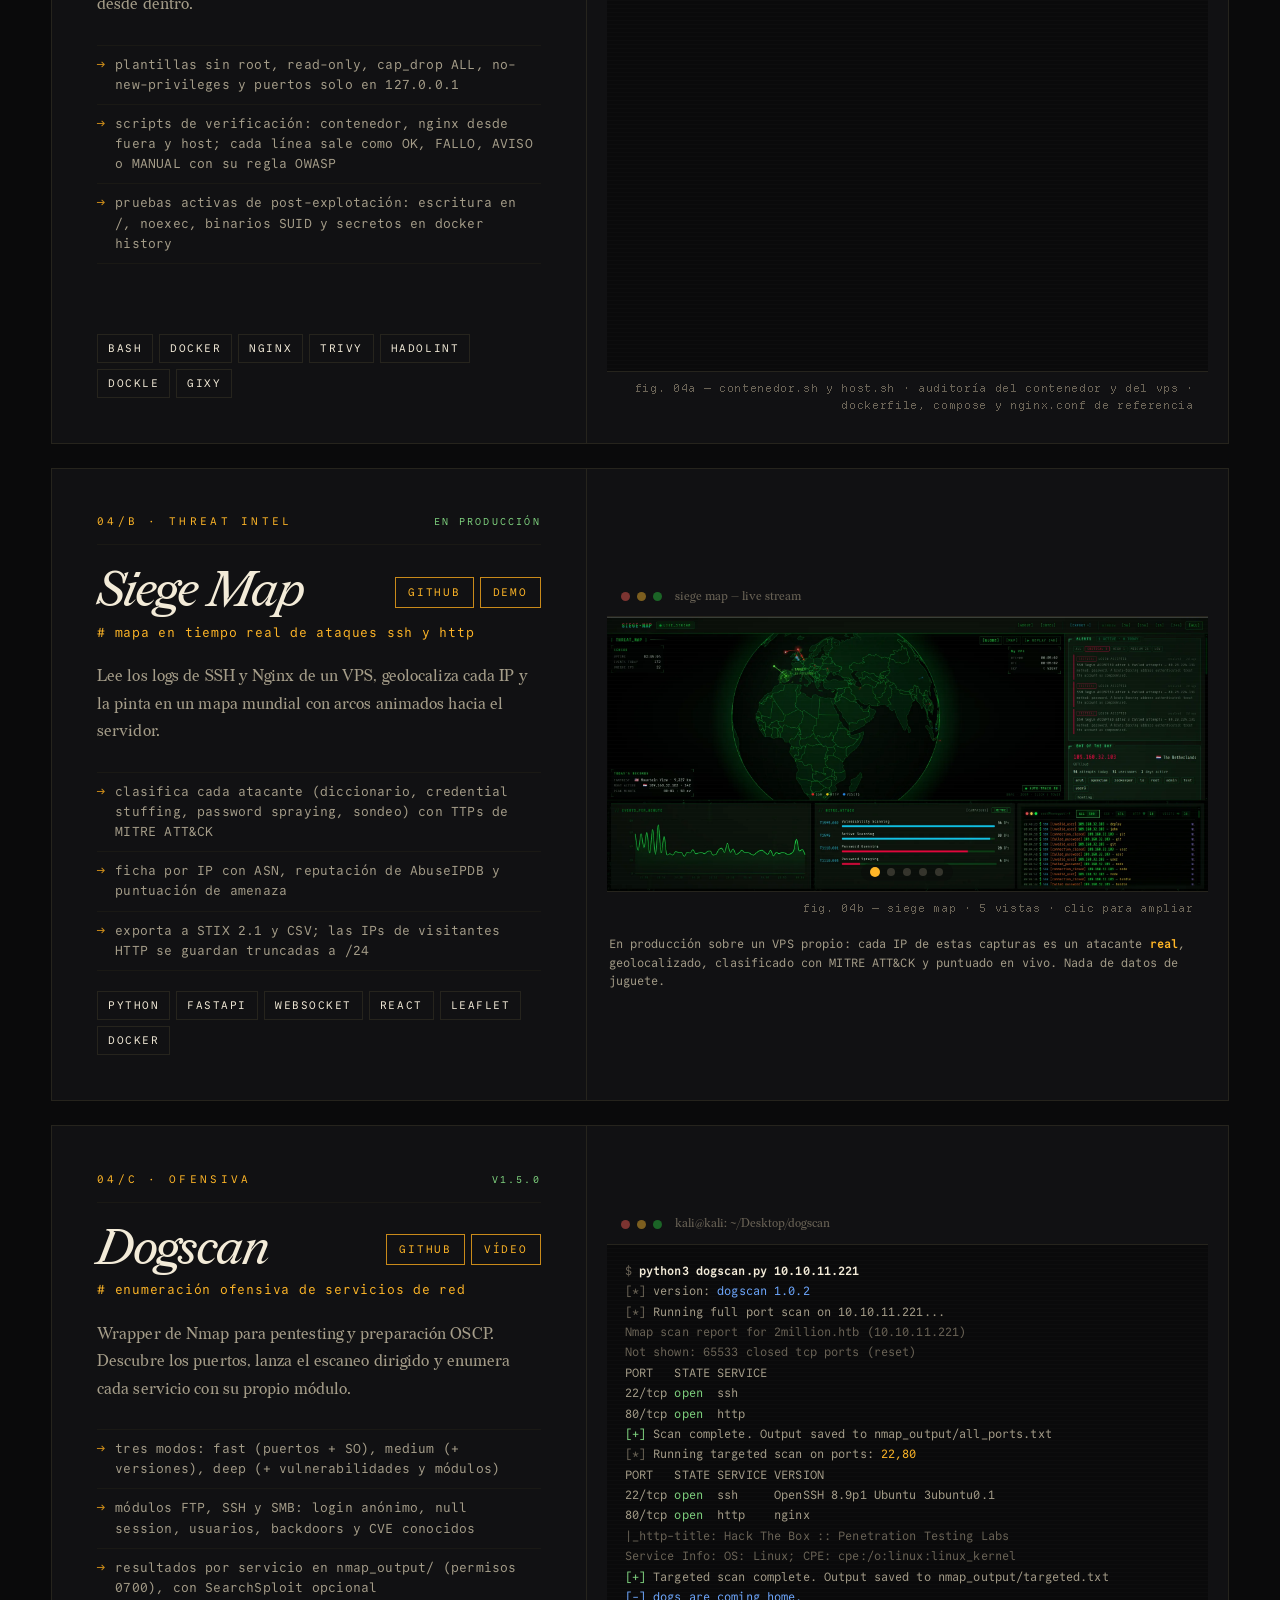
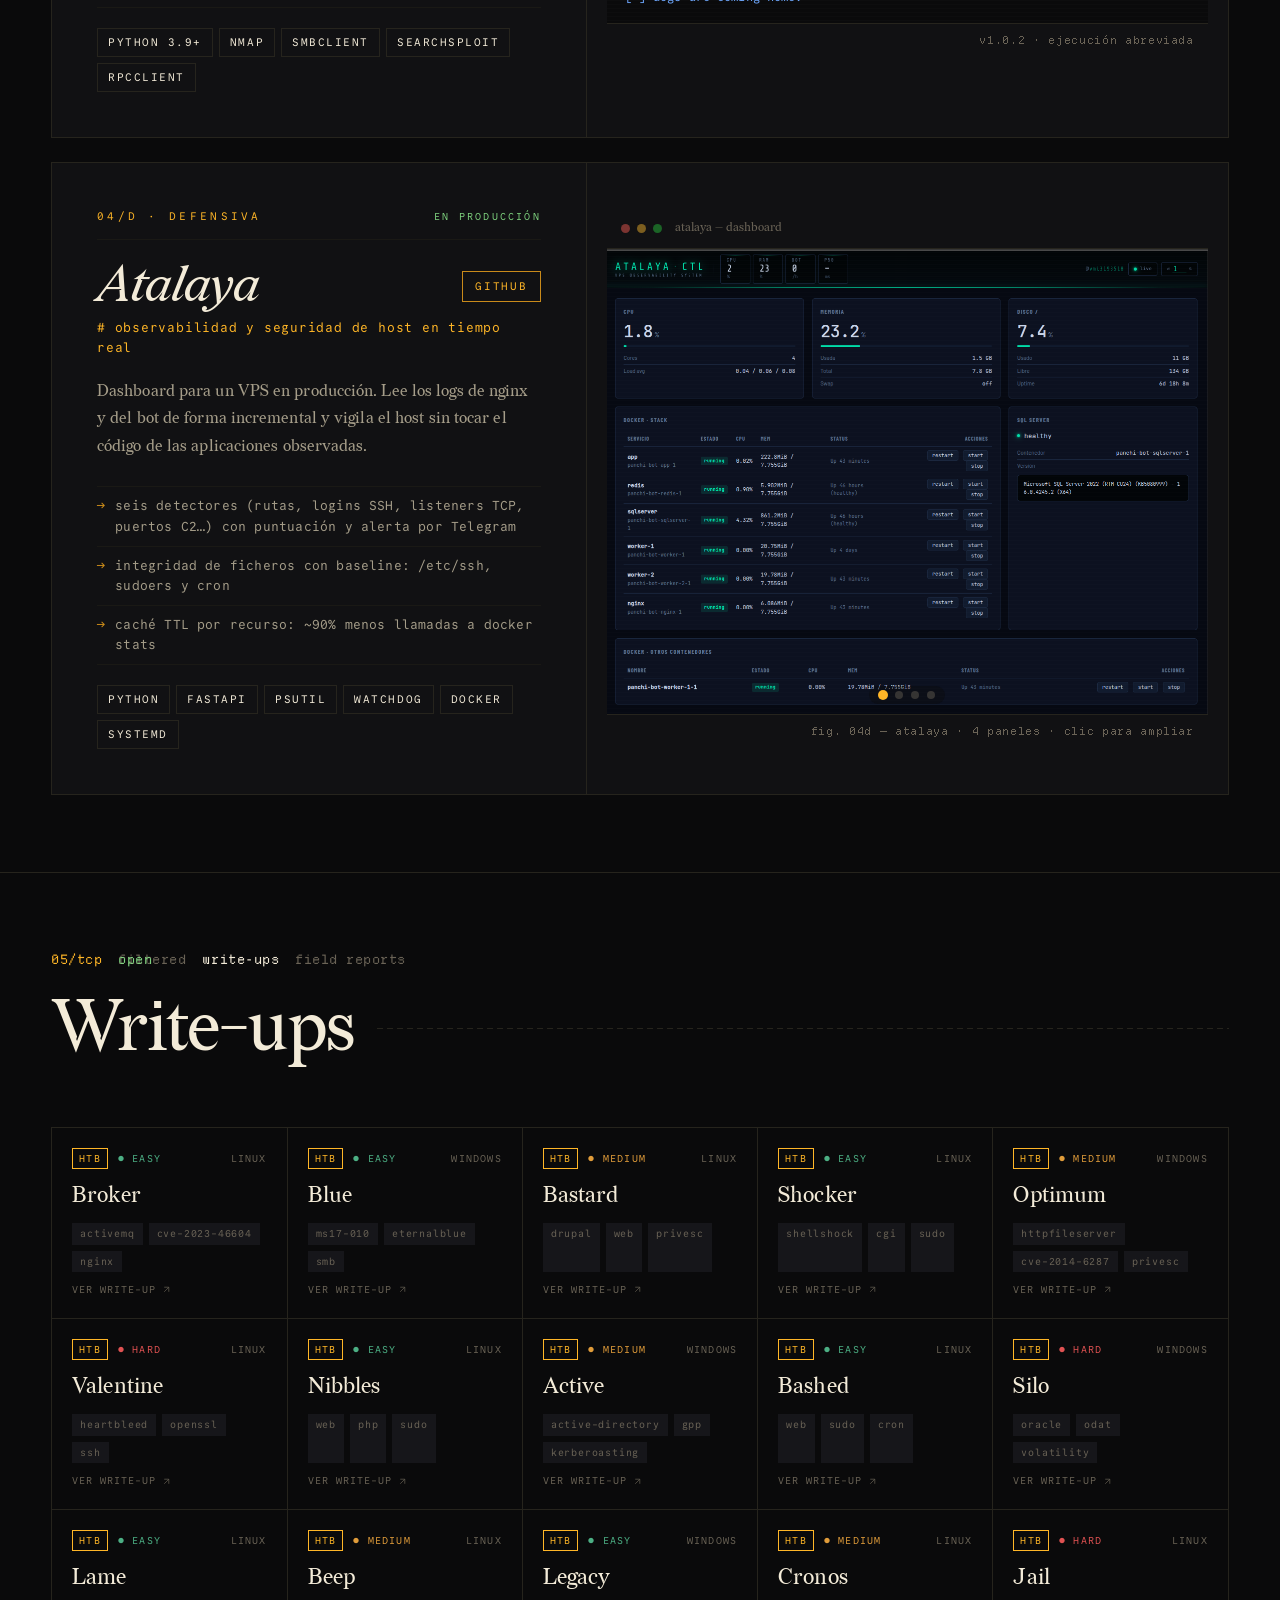
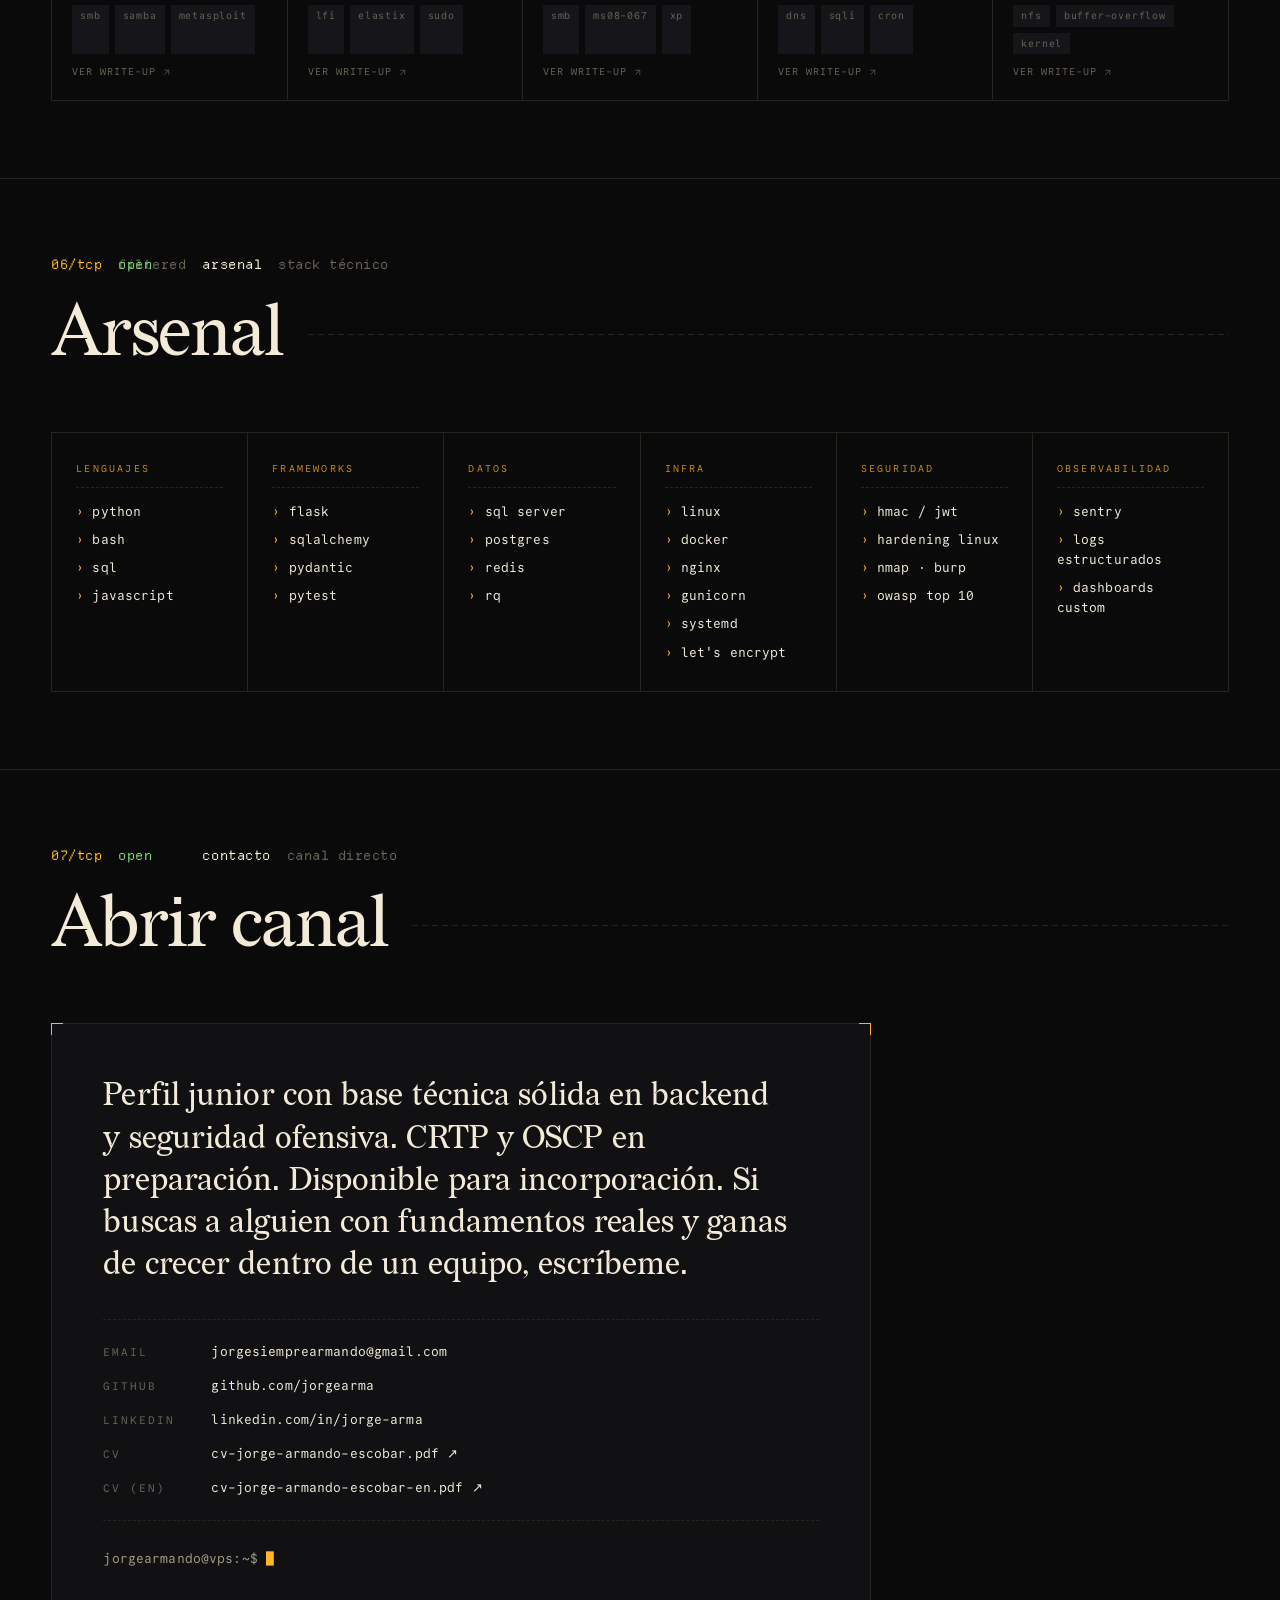
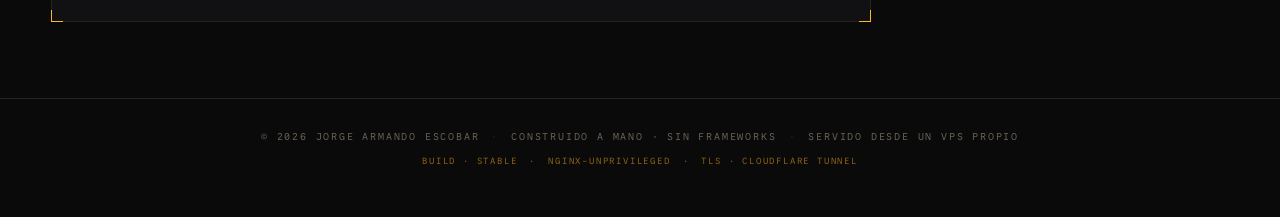
==== commit f00cd29e: "pentest de api cliente real" ====
--- a/index.html
+++ b/index.html
@@ -40,11 +40,12 @@
     </div>
     <div class="statusbar__right mono">
       <a href="#adlab" class="statusbar__link"><b>01</b><i>/tcp</i> ad-lab</a>
-      <a href="#panchibot" class="statusbar__link"><b>02</b><i>/tcp</i> panchi-bot</a>
-      <a href="#herramientas" class="statusbar__link"><b>03</b><i>/tcp</i> herramientas</a>
-      <a href="#writeups" class="statusbar__link"><b>04</b><i>/tcp</i> write-ups</a>
-      <a href="#stack" class="statusbar__link"><b>05</b><i>/tcp</i> arsenal</a>
-      <a href="#contact" class="statusbar__link"><b>06</b><i>/tcp</i> contacto</a>
+      <a href="#apiaudit" class="statusbar__link"><b>02</b><i>/tcp</i> api-audit</a>
+      <a href="#panchibot" class="statusbar__link"><b>03</b><i>/tcp</i> panchi-bot</a>
+      <a href="#herramientas" class="statusbar__link"><b>04</b><i>/tcp</i> herramientas</a>
+      <a href="#writeups" class="statusbar__link"><b>05</b><i>/tcp</i> write-ups</a>
+      <a href="#stack" class="statusbar__link"><b>06</b><i>/tcp</i> arsenal</a>
+      <a href="#contact" class="statusbar__link"><b>07</b><i>/tcp</i> contacto</a>
     </div>
   </header>
 
@@ -253,6 +254,7 @@
           <dt>base</dt><dd>madrid · es</dd>
           <dt>foco</dt><dd>pentesting · análisis de vulns</dd>
           <dt>cert</dt><dd>crtp · oscp <span class="whoami__badge mono">← en preparación</span></dd>
+          <dt>experiencia</dt><dd><a href="#apiaudit">pentest de API en producción</a> · freelance</dd>
           <dt>htb</dt><dd>52 máquinas comprometidas</dd>
           <dt>open source</dt><dd><a href="https://github.com/Lissy93/web-check/pull/292" target="_blank" rel="noopener noreferrer">PR #292 en web-check (35k★)</a> · RFC 9116</dd>
           <dt>disponibilidad</dt><dd><span class="ok">● abierto a ofertas</span></dd>
@@ -264,7 +266,9 @@
 
         <p class="lede">
           Pentester junior que viene del backend: sé cómo se construye una aplicación,
-          y por eso sé dónde suele romperse. 52 máquinas comprometidas en Hack The Box,
+          y por eso sé dónde suele romperse. Lo he demostrado en un caso real: un
+          <a class="case__lede-link" href="#apiaudit">pentest a una API en producción</a>
+          con dos hallazgos críticos. Además, 52 máquinas comprometidas en Hack The Box,
           un laboratorio de Active Directory montado y atacado de cero a Domain Admin,
           y un
           <a class="case__lede-link" href="https://github.com/Lissy93/web-check/pull/292" target="_blank" rel="noopener noreferrer">PR mergeado en web-check</a>
@@ -404,19 +408,222 @@
     </div>
   </section>
 
+  <!-- ──────────────── CASO REAL: AUDITORÍA DE API ──────────────── -->
+  <section class="section case" id="apiaudit">
+    <header class="section__head">
+      <p class="port" aria-hidden="true"><span class="port__num">02/tcp</span><span class="port__state"><i>filtered</i><b>open</b></span><span class="port__svc">api-audit</span><span class="port__info">freelance · cliente real · nov 2025</span></p>
+      <h2 class="section__title">Pentest de API · cliente real</h2>
+      <span class="section__line" aria-hidden="true"></span>
+      <div class="case__links mono">
+        <a class="case__link" href="https://github.com/jorgearma/api-security-assessment" target="_blank" rel="noopener noreferrer">
+          <span class="case__link-tab" aria-hidden="true">anexo 02-A</span>
+          <span>write-up</span><span class="case__link-arr" aria-hidden="true">↗</span>
+        </a>
+        <span class="case__link-dest" aria-hidden="true">github.com/jorgearma/api-security-assessment</span>
+      </div>
+    </header>
+
+    <div class="adlab__top case__top">
+      <div class="adlab__brief">
+        <p class="case__lede">
+          Cualquiera en Internet podía leer, modificar y borrar los datos
+          personales de cualquier usuario, y usar gratis la IA de pago del
+          cliente. Lo encontré en la API en producción de una plataforma web
+          con IA (empresa de software, LATAM), en 5 días y como freelance.
+        </p>
+        <p class="case__lede case__lede--body">
+          Empecé en caja negra: el fuzzing destapó la documentación OpenAPI
+          expuesta en producción, y con ella el mapa completo de la API. Probé
+          el control de acceso endpoint por endpoint con Burp Suite y curl, y
+          limité las escrituras a un registro que creé yo: ningún dato real
+          tocado. Tras los primeros hallazgos, el cliente me abrió el código.
+        </p>
+        <p class="case__lede case__lede--body">
+          Con el código encontré la causa raíz (la validación del token
+          existía, pero solo en algunos endpoints) y propuse aplicarla a nivel
+          de router, reutilizando lo que ya había. También ajusté la severidad
+          con evidencias: rebajé un hallazgo que desde fuera parecía crítico y
+          subí otro por su impacto económico, que CVSS no mide. Publicado
+          anonimizado, con autorización del cliente.
+        </p>
+      </div>
+
+      <!-- evidencia RECREADA con datos ficticios (dominio, rutas e IDs inventados), igual que en el write-up.
+           Mismo carrusel de shells que Docker Deploy: main.js teclea el comando y vuelca las líneas. -->
+      <figure class="proj__demo adlab__shot" aria-label="evidencia recreada del pentest: recon, hallazgos y corrección">
+        <div class="proj__demo-frame">
+          <div class="proj__demo-bar">
+            <span class="proj__demo-dot proj__demo-dot--red"></span>
+            <span class="proj__demo-dot proj__demo-dot--amber"></span>
+            <span class="proj__demo-dot proj__demo-dot--green"></span>
+            <span class="proj__demo-title mono">kali@kali: ~/api-audit</span>
+          </div>
+          <div class="proj__demo-screen proj__demo-screen--term proj__shells" data-shells>
+            <div class="proj__shells-nav mono" role="tablist" aria-label="fases del pentest">
+              <button class="proj__shells-btn" data-shell-prev aria-label="shell anterior">‹</button>
+              <button class="proj__shells-tab is-active" role="tab" aria-selected="true" aria-controls="api-recon" data-shell-tab>recon</button>
+              <button class="proj__shells-tab" role="tab" aria-selected="false" aria-controls="api-h01" data-shell-tab>H-01 BOLA</button>
+              <button class="proj__shells-tab" role="tab" aria-selected="false" aria-controls="api-h03" data-shell-tab>H-03 IA</button>
+              <button class="proj__shells-tab" role="tab" aria-selected="false" aria-controls="api-informe" data-shell-tab>hallazgos</button>
+              <button class="proj__shells-tab" role="tab" aria-selected="false" aria-controls="api-fix" data-shell-tab>fix.py</button>
+              <span class="proj__shells-count" data-shell-count>1/5</span>
+              <button class="proj__shells-btn" data-shell-next aria-label="shell siguiente">›</button>
+            </div>
+<pre class="proj__term proj__term--audit mono" data-typer id="api-recon" role="tabpanel" aria-label="recon"><span class="t-cy">┌──(</span><b class="t-cy">kali㉿kali</b><span class="t-cy">)-[</span><b>~/api-audit</b><span class="t-cy">]</span> <span class="t-am">➟ caja negra</span>
+<span class="t-cy">└─$</span> <b data-cmd>curl -s https://api.cliente.example/openapi.json | jq -r '.paths | keys[]'</b>
+/api/participants/{id}
+/api/speech-to-text
+/api/teams
+<span class="t-dim"># … + rutas del agente de IA y de evaluaciones</span>
+
+ ┌──<b>[ RECON ]</b>── api.cliente.example ──────────────────────────
+ │
+ │ <span class="t-ok">✔  HALLADO</span>   fuzzing de rutas → /docs (Swagger UI) responde 200
+ │ <span class="t-ok">✔  HALLADO</span>   /openapi.json público: endpoints, métodos y esquemas
+<span class="t-mute"> │ ·   INFO     FastAPI genera /docs por defecto; nadie lo desactivó</span>
+ │ <span class="t-am">▲  SIGUIENTE</span> probar cada ruta sin token → ¿la acepta?
+ └─ <span class="t-cy">[i] H-05 · el mapa completo de la API en segundos</span></pre>
+<pre class="proj__term proj__term--audit mono" data-typer id="api-h01" role="tabpanel" aria-label="H-01 BOLA"><span class="t-dim"># H-01 · sin token, solo cambiando el ID (registro de prueba propio)</span>
+<span class="t-cy">┌──(</span><b class="t-cy">kali㉿kali</b><span class="t-cy">)-[</span><b>~/api-audit</b><span class="t-cy">]</span> <span class="t-am">➟ caja negra</span>
+<span class="t-cy">└─$</span> <b data-cmd>curl -s https://api.cliente.example/api/participants/90000001 | jq .</b>
+{
+  "status": <span class="t-ok">200</span>,
+  "message": "Participant retrieved successfully",
+  "content": {
+    "name": "Registro De Prueba",
+    "document_id": <span class="t-am">"90000001"</span>,
+    "email": <span class="t-am">"prueba@ejemplo.test"</span>,
+    "attempts": 1,
+    "is_completed": false
+  }
+}
+
+<span class="t-cy">┌──(</span><b class="t-cy">kali㉿kali</b><span class="t-cy">)-[</span><b>~/api-audit</b><span class="t-cy">]</span> <span class="t-am">➟ caja negra</span>
+<span class="t-cy">└─$</span> <b>curl -s -X PUT https://api.cliente.example/api/participants/90000001 \
+    -H "Content-Type: application/json" \
+    -d '{"name":"Registro Modificado","email":"modificado@ejemplo.test"}'</b>
+{"status":<span class="t-ok">200</span>,"message":"Participant updated successfully"}
+
+ ┌──<b>[ H-01 ]</b>── BOLA · OWASP API1 ──────────────────────────────
+ │
+ │ <span class="t-bad">✘   FALLO</span>   GET · PUT · DELETE sin token sobre /api/participants/{id}
+ │ <span class="t-bad">✘   FALLO</span>   el ID es el documento de identidad: secuencial y predecible
+ │ <span class="t-bad">✘   FALLO</span>   expone documento, email y resultados de cualquier usuario
+<span class="t-mute"> │ ·   INFO    escrituras limitadas a mi registro: ningún dato real tocado</span>
+ └─ <span class="t-bad"><b>CRÍTICA</b></span> · CVSS 3.1 <b>9.8</b> · AV:N/AC:L/PR:N/UI:N/S:U/C:H/I:H/A:H</pre>
+<pre class="proj__term proj__term--audit mono" data-typer id="api-h03" role="tabpanel" aria-label="H-03 IA de pago"><span class="t-dim"># H-03 · el servicio de IA de pago del cliente, sin token</span>
+<span class="t-cy">┌──(</span><b class="t-cy">kali㉿kali</b><span class="t-cy">)-[</span><b>~/api-audit</b><span class="t-cy">]</span> <span class="t-am">➟ caja negra</span>
+<span class="t-cy">└─$</span> <b data-cmd>curl -s -X POST https://api.cliente.example/api/speech-to-text -F "audio_file=@prueba.wav;type=audio/wav"</b>
+{"status":<span class="t-ok">200</span>,"message":"Audio transcribed successfully","content":"esto es una prueba, uno, dos."}
+
+ ┌──<b>[ H-03 ]</b>── Unrestricted Resource Consumption · OWASP API4 ──
+ │
+ │ <span class="t-bad">✘   FALLO</span>   sin autenticación: cualquiera puede transcribir
+ │ <span class="t-bad">✘   FALLO</span>   sin límite de tamaño de fichero
+ │ <span class="t-bad">✘   FALLO</span>   sin rate limiting
+ │ <span class="t-am">▲   IMPACTO</span> cada petición la paga el cliente al proveedor de IA
+<span class="t-mute"> │ ·   INFO    riesgo: facturas inesperadas, cuota agotada y DoS</span>
+ │
+ │  CVSS 3.1    <b>7.5</b>  <span class="t-am">ALTA</span>     <span class="t-mute">(no mide el impacto económico)</span>
+ │  negocio          <span class="t-bad"><b>CRÍTICA</b></span>  <span class="t-mute">(abuso automatizado = dinero)</span>
+ └─ <span class="t-cy">[i] dos cifras coherentes: cada una mide una cosa distinta</span></pre>
+<pre class="proj__term proj__term--audit mono" data-typer id="api-informe" role="tabpanel" aria-label="hallazgos"><span class="t-cy">┌──(</span><b class="t-cy">kali㉿kali</b><span class="t-cy">)-[</span><b>~/api-audit</b><span class="t-cy">]</span> <span class="t-am">➟ informe</span>
+<span class="t-cy">└─$</span> <b data-cmd>cat hallazgos.txt</b>
+
+ ┌──<b>[ HALLAZGOS ]</b>── api.cliente.example · 13–17 nov 2025 ─────
+ │
+ │ <span class="t-bad">✘ CRÍTICA</span>  H-01  BOLA: datos personales por ID     API1  <b>9.8</b>
+ │ <span class="t-bad">✘ CRÍTICA</span>  H-02  CRUD de equipos sin auth          API5  <b>9.8</b>
+ │ <span class="t-am">▲ ALTA</span>     H-03  IA de pago como proxy público     API4  <b>7.5</b>
+ │ <span class="t-am">▲ MEDIA</span>    H-04  agente de IA sin auth             API5  <b>6.5</b>
+<span class="t-mute"> │ · INFO     H-05  OpenAPI en producción             API8    —</span>
+ └─ <span class="t-bad">✘ 2</span> · <span class="t-am">▲ 2</span> · <span class="t-mute">· 1</span>
+
+ ┌──<b>[ CAJA GRIS ]</b>── código del backend, cedido por el cliente ──
+ │
+ │  causa raíz   la validación de token existía, pero solo en
+ │               algunos endpoints: cada uno tenía que acordarse
+ │  H-04         desde fuera parecía prompt injection persistente;
+ │               el código mostró que no → <span class="t-am">rebajada a MEDIA</span>
+ │  H-03         CVSS alta → <span class="t-bad">crítica por impacto de negocio</span>
+ │  fix          un único cambio cierra H-01, H-02 y H-04 → fix.py
+ │
+ └──────────────────────────────────────────────────────────────</pre>
+<pre class="proj__term proj__term--audit mono" data-typer id="api-fix" role="tabpanel" aria-label="fix.py"><span class="t-cy">┌──(</span><b class="t-cy">kali㉿kali</b><span class="t-cy">)-[</span><b>~/api-audit</b><span class="t-cy">]</span> <span class="t-am">➟ caja gris</span>
+<span class="t-cy">└─$</span> <b data-cmd>cat remediacion/fix.py</b>
+<span class="t-dim"># autenticación a nivel de router, no endpoint por endpoint</span>
+<span class="t-cy">from</span> fastapi <span class="t-cy">import</span> APIRouter, Depends
+
+router = APIRouter(
+    prefix=<span class="t-ok">"/api/participants"</span>,
+    dependencies=[Depends(require_valid_token)],   <span class="t-dim"># la validación que ya existía</span>
+)
+
+@router.get(<span class="t-ok">"/{participant_id}"</span>)
+<span class="t-cy">def</span> <b>get_participant</b>(participant_id: str, user = Depends(current_user)):
+    participant = repo.get(participant_id)
+    <span class="t-cy">if</span> participant <span class="t-cy">is</span> None <span class="t-cy">or not</span> user.can_access(participant):   <span class="t-dim"># propiedad / rol</span>
+        <span class="t-cy">raise</span> HTTPException(status_code=<span class="t-am">404</span>)
+    <span class="t-cy">return</span> participant
+
+ ┌──<b>[ REMEDIACIÓN ]</b>─────────────────────────────────────────────
+ │
+ │ <span class="t-ok">✔</span>  H-01 H-02 H-04   token en todo el router + propiedad y roles
+ │ <span class="t-ok">✔</span>  H-01             no usar el documento de identidad como ID
+ │ <span class="t-ok">✔</span>  H-03             CAPTCHA invisible + token de un solo uso,
+ │                    límite de tamaño/MIME y rate limiting
+ │ <span class="t-ok">✔</span>  H-05             FastAPI(docs_url=None, openapi_url=None)
+ │ <span class="t-ok">✔</span>  todos            registro de actividad · probar antes en staging
+ └─ <span class="t-cy">[i] reutiliza el código existente: sin rediseñar nada</span></pre>
+          </div>
+          <figcaption class="proj__demo-cap">fig. 02 — evidencia recreada con datos ficticios · ninguna respuesta es real · 5 vistas</figcaption>
+        </div>
+      </figure>
+    </div>
+
+    <!-- cadena de la auditoría -->
+    <ol class="chain mono" aria-label="fases de la auditoría">
+      <li class="chain__step">
+        <span class="chain__n">01</span>
+        <span class="chain__name">Recon · /docs expuesto</span>
+        <span class="chain__res">fuzzing → OpenAPI en producción → mapa completo de la API</span>
+      </li>
+      <li class="chain__step chain__step--end">
+        <span class="chain__n">02</span>
+        <span class="chain__name">BOLA · crítica</span>
+        <span class="chain__res">leer, editar y borrar datos personales de cualquier usuario por ID</span>
+      </li>
+      <li class="chain__step chain__step--end">
+        <span class="chain__n">03</span>
+        <span class="chain__name">BFLA · crítica</span>
+        <span class="chain__res">CRUD completo de equipos sin token, incluida carga masiva por CSV</span>
+      </li>
+      <li class="chain__step">
+        <span class="chain__n">04</span>
+        <span class="chain__name">IA de pago como proxy público</span>
+        <span class="chain__res">sin auth ni límites: CVSS 7.5, crítica por impacto de negocio</span>
+      </li>
+      <li class="chain__step">
+        <span class="chain__n">05</span>
+        <span class="chain__name">Caja gris · remediación</span>
+        <span class="chain__res">causa raíz en el código, severidad ajustada y fix a nivel de router</span>
+      </li>
+    </ol>
+  </section>
+
   <!-- ──────────────── CASE STUDY: PANCHI-BOT ──────────────── -->
   <section class="section case" id="panchibot">
     <header class="section__head">
-      <p class="port" aria-hidden="true"><span class="port__num">02/tcp</span><span class="port__state"><i>filtered</i><b>open</b></span><span class="port__svc">panchi-bot</span><span class="port__info">case study</span></p>
+      <p class="port" aria-hidden="true"><span class="port__num">03/tcp</span><span class="port__state"><i>filtered</i><b>open</b></span><span class="port__svc">panchi-bot</span><span class="port__info">case study</span></p>
       <h2 class="section__title">Panchi-Bot</h2>
       <span class="section__line" aria-hidden="true"></span>
       <div class="case__links mono">
         <a class="case__link" href="https://www.panchibot.es" target="_blank" rel="noopener noreferrer">
-          <span class="case__link-tab" aria-hidden="true">anexo 02-A</span>
+          <span class="case__link-tab" aria-hidden="true">anexo 03-A</span>
           <span>landing</span><span class="case__link-arr" aria-hidden="true">↗</span>
         </a>
         <a class="case__link case__link--live" href="https://www.panchibot.es/demo" target="_blank" rel="noopener noreferrer">
-          <span class="case__link-tab" aria-hidden="true">anexo 02-B</span>
+          <span class="case__link-tab" aria-hidden="true">anexo 03-B</span>
           <span class="case__link-rec" aria-hidden="true">rec</span><span>demo en vivo</span><span class="case__link-arr" aria-hidden="true">↗</span>
         </a>
         <span class="case__link-dest" aria-hidden="true">panchibot.es</span>
@@ -460,7 +667,7 @@
           <div class="proj__demo-screen">
             <img src="assets/panchi-demo-apps-v2.webp" width="1194" height="760" alt="Demo operativa: apps internas de picking y reparto en móvil, con pedidos activos, cola y cobros en efectivo u online" loading="lazy">
           </div>
-          <figcaption class="proj__demo-cap">fig. 02 — demo operativa · picking y reparto · clic para ampliar</figcaption>
+          <figcaption class="proj__demo-cap">fig. 03 — demo operativa · picking y reparto · clic para ampliar</figcaption>
         </div>
       </figure>
     </div>
@@ -488,7 +695,7 @@
   <!-- ──────────────── HERRAMIENTAS DE SEGURIDAD ──────────────── -->
   <section class="section projects" id="herramientas">
     <header class="section__head">
-      <p class="port" aria-hidden="true"><span class="port__num">03/tcp</span><span class="port__state"><i>filtered</i><b>open</b></span><span class="port__svc">herramientas</span><span class="port__info">hardening · siege map · dogscan · atalaya</span></p>
+      <p class="port" aria-hidden="true"><span class="port__num">04/tcp</span><span class="port__state"><i>filtered</i><b>open</b></span><span class="port__svc">herramientas</span><span class="port__info">hardening · siege map · dogscan · atalaya</span></p>
       <h2 class="section__title">Herramientas de seguridad</h2>
       <span class="section__line" aria-hidden="true"></span>
     </header>
@@ -499,7 +706,7 @@
       <article class="proj proj--wide" id="hardened-docker">
         <div class="proj__content">
           <header class="proj__head mono">
-            <span class="proj__idx">03/a · hardening</span>
+            <span class="proj__idx">04/a · hardening</span>
             <span class="proj__status">owasp</span>
           </header>
           <div class="proj__titlebar">
@@ -1018,7 +1225,7 @@
 }</pre>
 <!-- plantillas:fin -->
             </div>
-            <figcaption class="proj__demo-cap">fig. 03a — contenedor.sh y host.sh · auditoría del contenedor y del VPS · Dockerfile, compose y nginx.conf de referencia</figcaption>
+            <figcaption class="proj__demo-cap">fig. 04a — contenedor.sh y host.sh · auditoría del contenedor y del VPS · Dockerfile, compose y nginx.conf de referencia</figcaption>
           </div>
         </figure>
       </article>
@@ -1027,7 +1234,7 @@
       <article class="proj proj--wide" id="siege-map">
         <div class="proj__content">
           <header class="proj__head mono">
-            <span class="proj__idx">03/b · threat intel</span>
+            <span class="proj__idx">04/b · threat intel</span>
             <span class="proj__status">en producción</span>
           </header>
           <div class="proj__titlebar">
@@ -1080,7 +1287,7 @@
                 </div>
               </div>
             </div>
-            <figcaption class="proj__demo-cap">fig. 03b — siege map · 5 vistas · clic para ampliar</figcaption>
+            <figcaption class="proj__demo-cap">fig. 04b — siege map · 5 vistas · clic para ampliar</figcaption>
           </div>
           <p class="proj__demo-sell">
             En producción sobre un VPS propio: cada IP de estas capturas es un
@@ -1094,7 +1301,7 @@
       <article class="proj proj--wide" id="dogscan">
         <div class="proj__content">
           <header class="proj__head mono">
-            <span class="proj__idx">03/c · ofensiva</span>
+            <span class="proj__idx">04/c · ofensiva</span>
             <span class="proj__status">v1.5.0</span>
           </header>
           <div class="proj__titlebar">
@@ -1158,7 +1365,7 @@
       <article class="proj proj--wide" id="atalaya">
         <div class="proj__content">
           <header class="proj__head mono">
-            <span class="proj__idx">03/d · defensiva</span>
+            <span class="proj__idx">04/d · defensiva</span>
             <span class="proj__status">en producción</span>
           </header>
           <div class="proj__titlebar">
@@ -1209,7 +1416,7 @@
                 </div>
               </div>
             </div>
-            <figcaption class="proj__demo-cap">fig. 03d — atalaya · 4 paneles · clic para ampliar</figcaption>
+            <figcaption class="proj__demo-cap">fig. 04d — atalaya · 4 paneles · clic para ampliar</figcaption>
           </div>
         </figure>
       </article>
@@ -1221,7 +1428,7 @@
   <!-- tarjetas generadas por main.js (WRITEUPS) · edita el array para añadir/quitar -->
   <section class="section writeups" id="writeups">
     <header class="section__head">
-      <p class="port" aria-hidden="true"><span class="port__num">04/tcp</span><span class="port__state"><i>filtered</i><b>open</b></span><span class="port__svc">write-ups</span><span class="port__info">field reports</span></p>
+      <p class="port" aria-hidden="true"><span class="port__num">05/tcp</span><span class="port__state"><i>filtered</i><b>open</b></span><span class="port__svc">write-ups</span><span class="port__info">field reports</span></p>
       <h2 class="section__title">Write-ups</h2>
       <span class="section__line" aria-hidden="true"></span>
     </header>
@@ -1232,7 +1439,7 @@
   <!-- ──────────────── STACK GENERAL ──────────────── -->
   <section class="section skills" id="stack">
     <header class="section__head">
-      <p class="port" aria-hidden="true"><span class="port__num">05/tcp</span><span class="port__state"><i>filtered</i><b>open</b></span><span class="port__svc">arsenal</span><span class="port__info">stack técnico</span></p>
+      <p class="port" aria-hidden="true"><span class="port__num">06/tcp</span><span class="port__state"><i>filtered</i><b>open</b></span><span class="port__svc">arsenal</span><span class="port__info">stack técnico</span></p>
       <h2 class="section__title">Arsenal</h2>
       <span class="section__line" aria-hidden="true"></span>
     </header>
@@ -1268,7 +1475,7 @@
   <!-- ──────────────── CONTACTO ──────────────── -->
   <section class="section contact" id="contact">
     <header class="section__head">
-      <p class="port" aria-hidden="true"><span class="port__num">06/tcp</span><span class="port__state"><i>filtered</i><b>open</b></span><span class="port__svc">contacto</span><span class="port__info">canal directo</span></p>
+      <p class="port" aria-hidden="true"><span class="port__num">07/tcp</span><span class="port__state"><i>filtered</i><b>open</b></span><span class="port__svc">contacto</span><span class="port__info">canal directo</span></p>
       <h2 class="section__title">Abrir canal</h2>
       <span class="section__line" aria-hidden="true"></span>
     </header>
--- a/styles.css
+++ b/styles.css
@@ -2769,6 +2769,7 @@
 .case__top { grid-template-columns: minmax(0, 1fr) minmax(0, 1fr); }
 .adlab__shot { padding: 0; }
 .adlab .stack:last-child { margin-bottom: 0; }
+.case .chain:last-child { margin-bottom: 0; }
 
 /* enlaces de pie como chips, en una fila propia bajo el rótulo "leer" */
 .adlab__brief .case__footer {
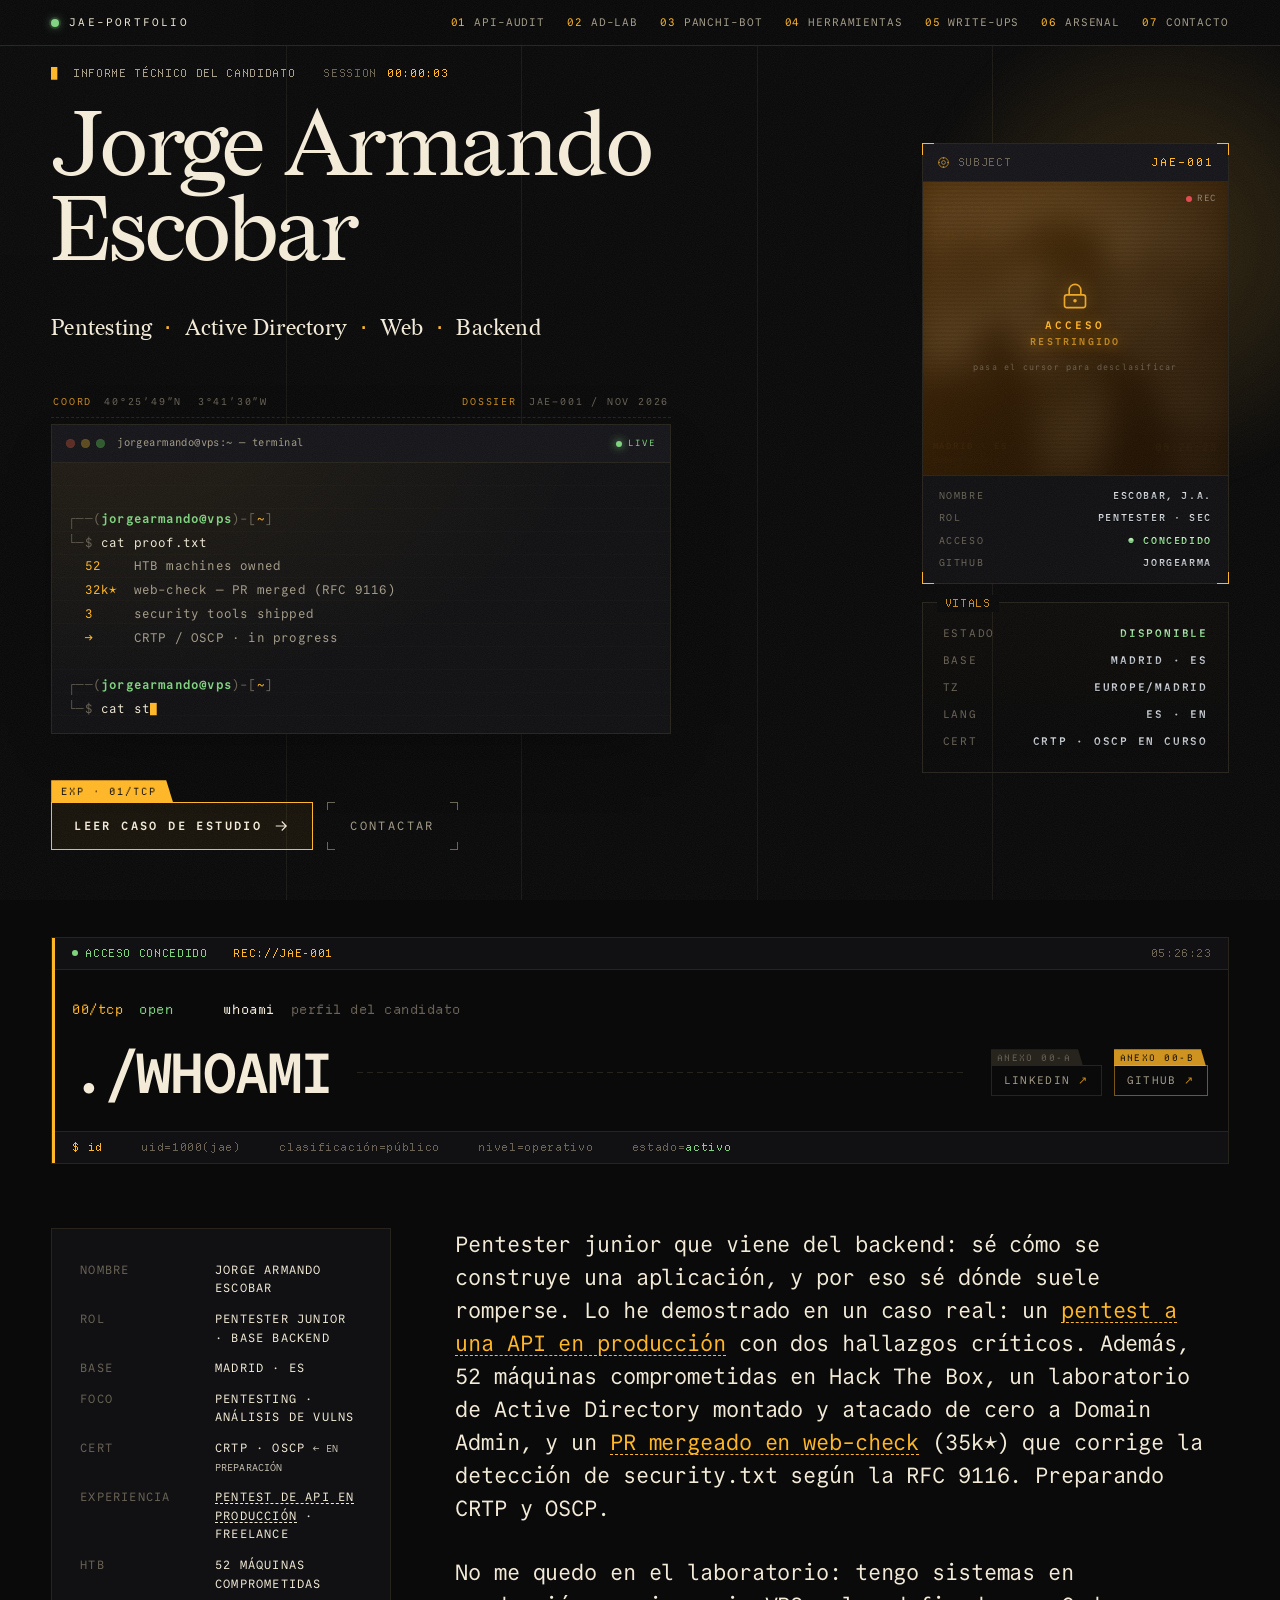
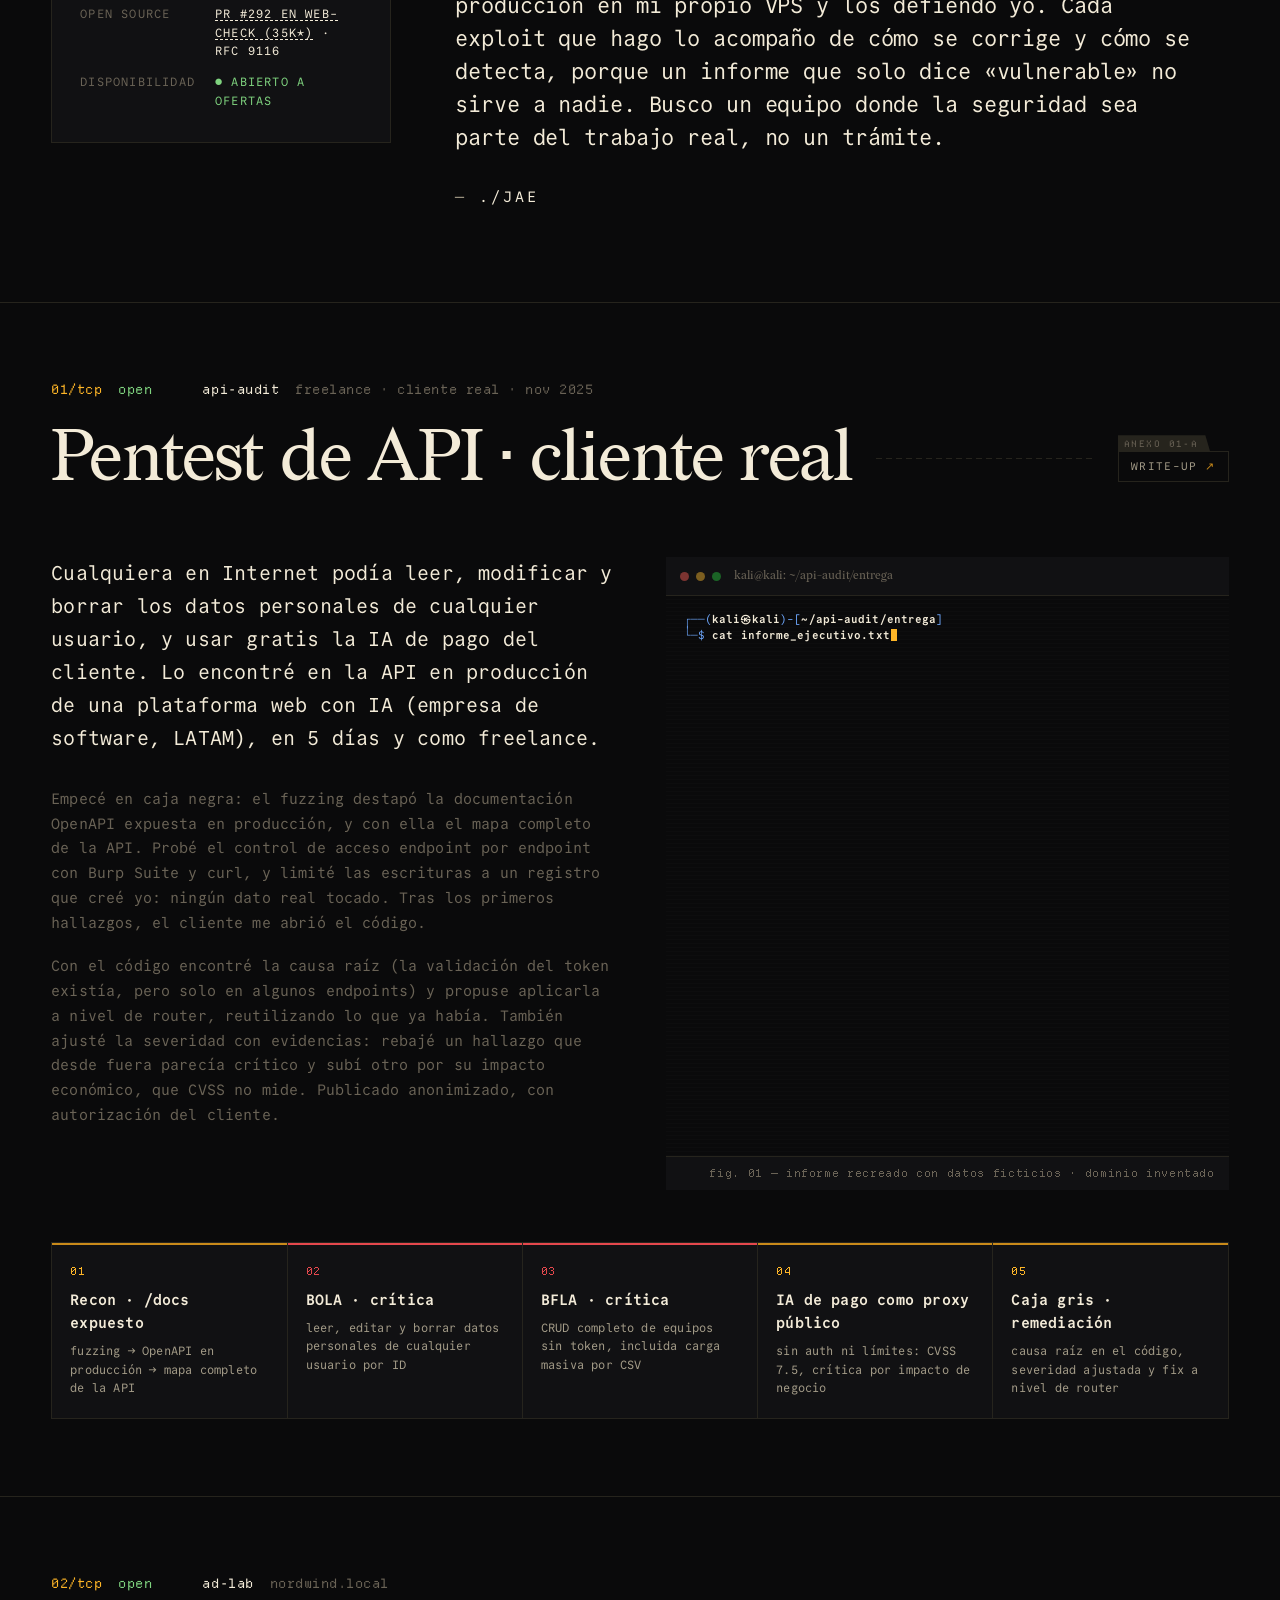
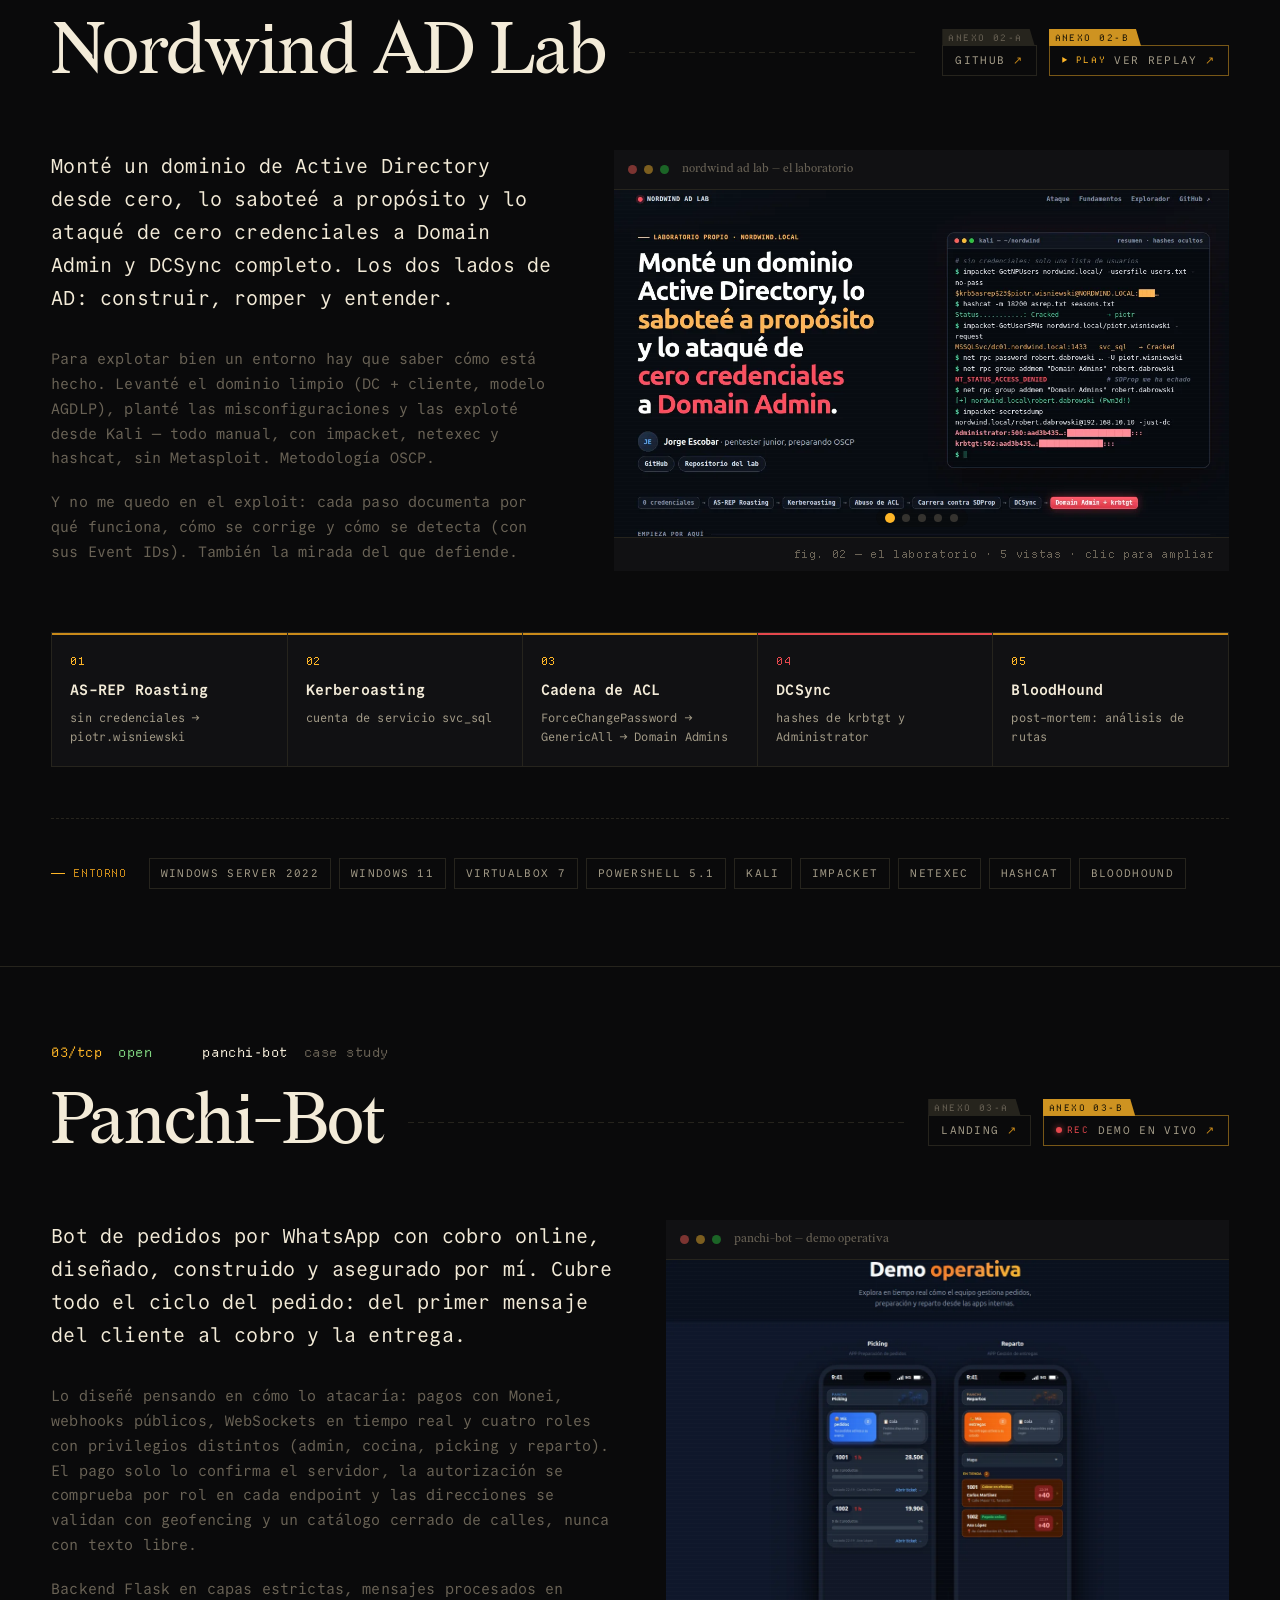
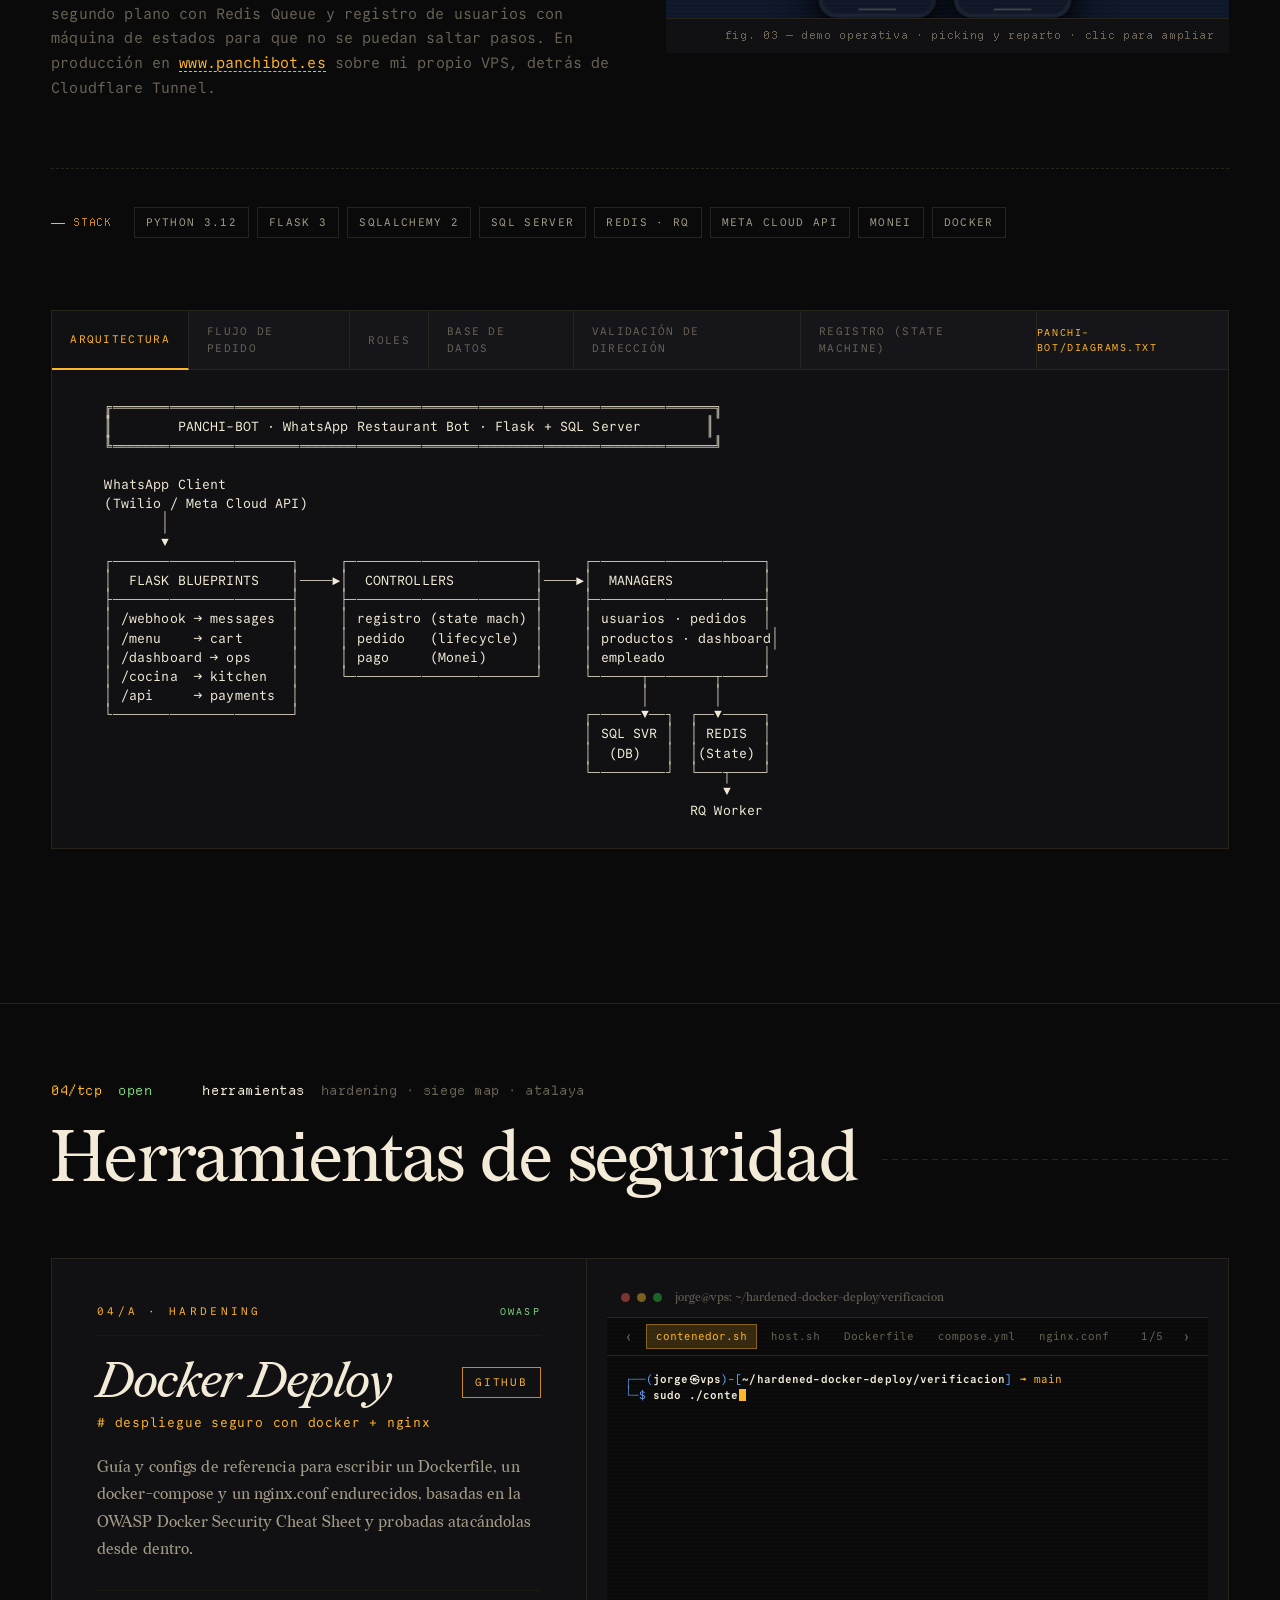
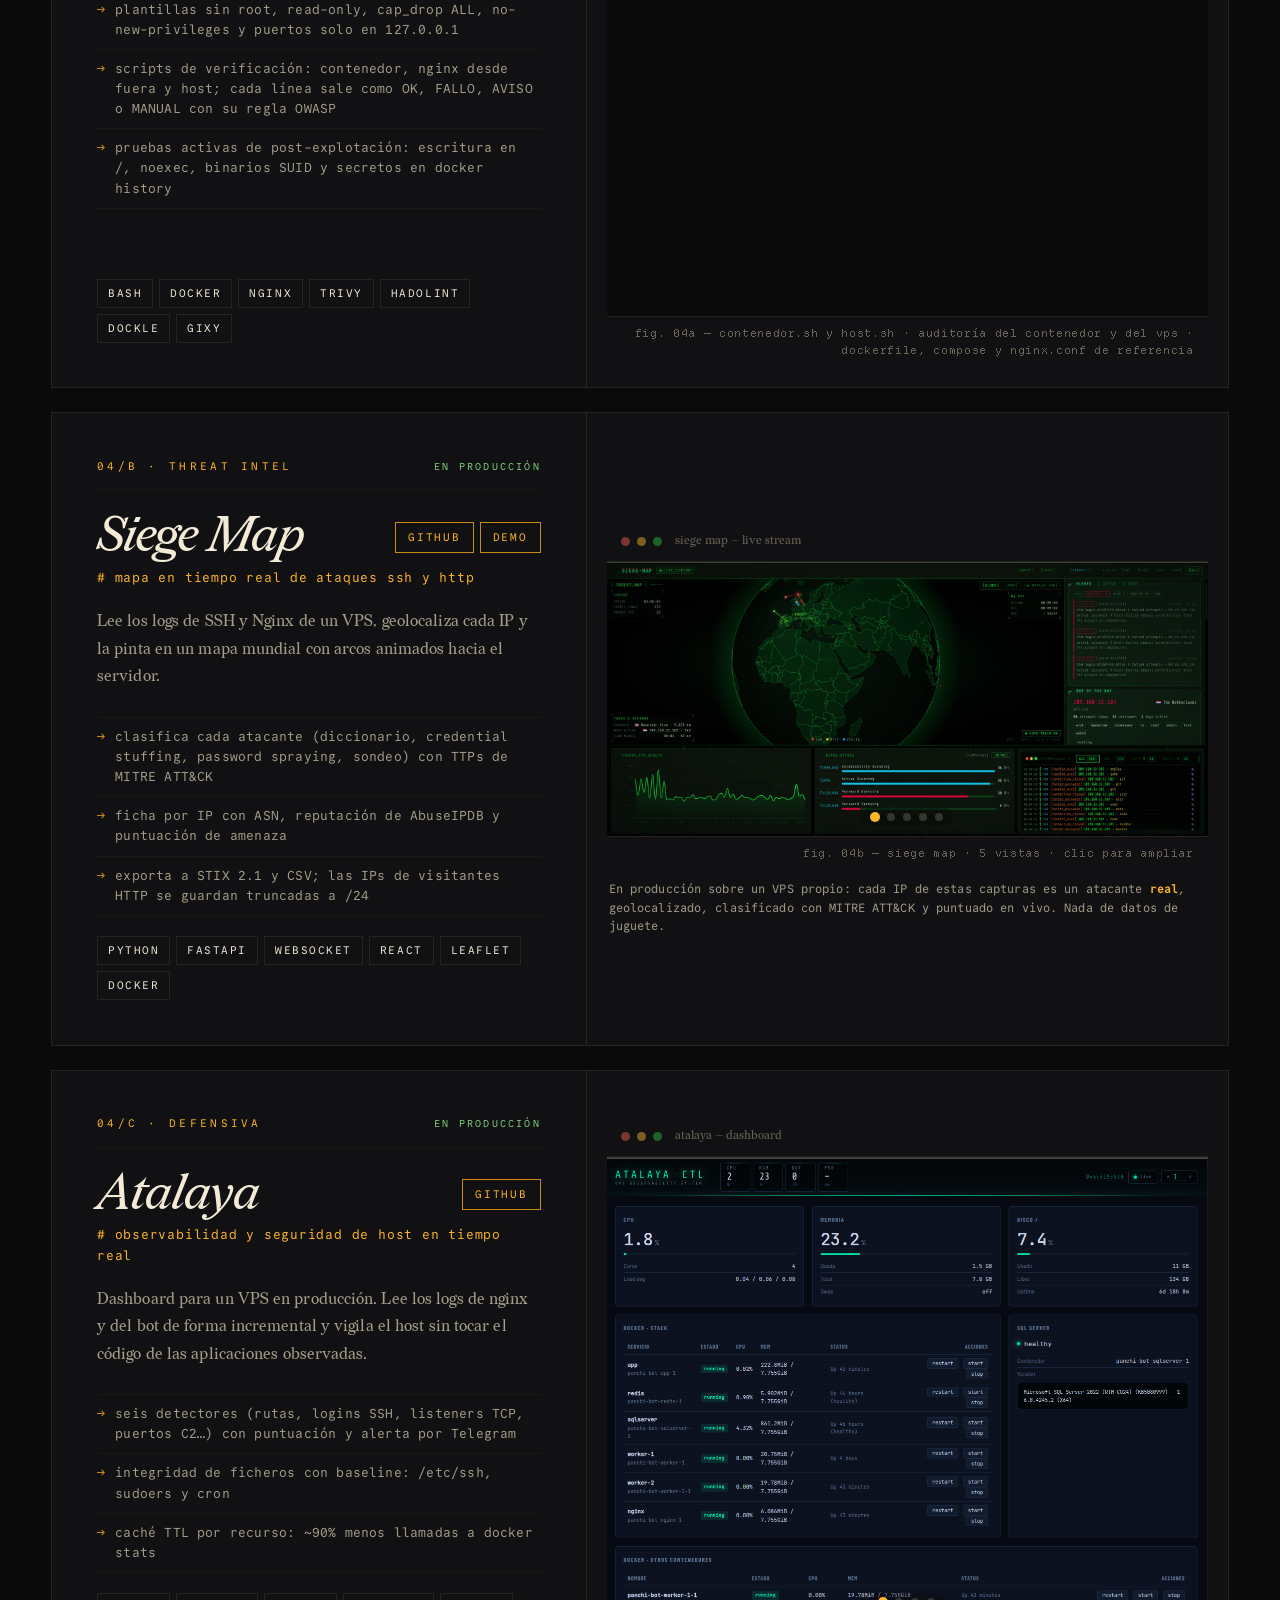
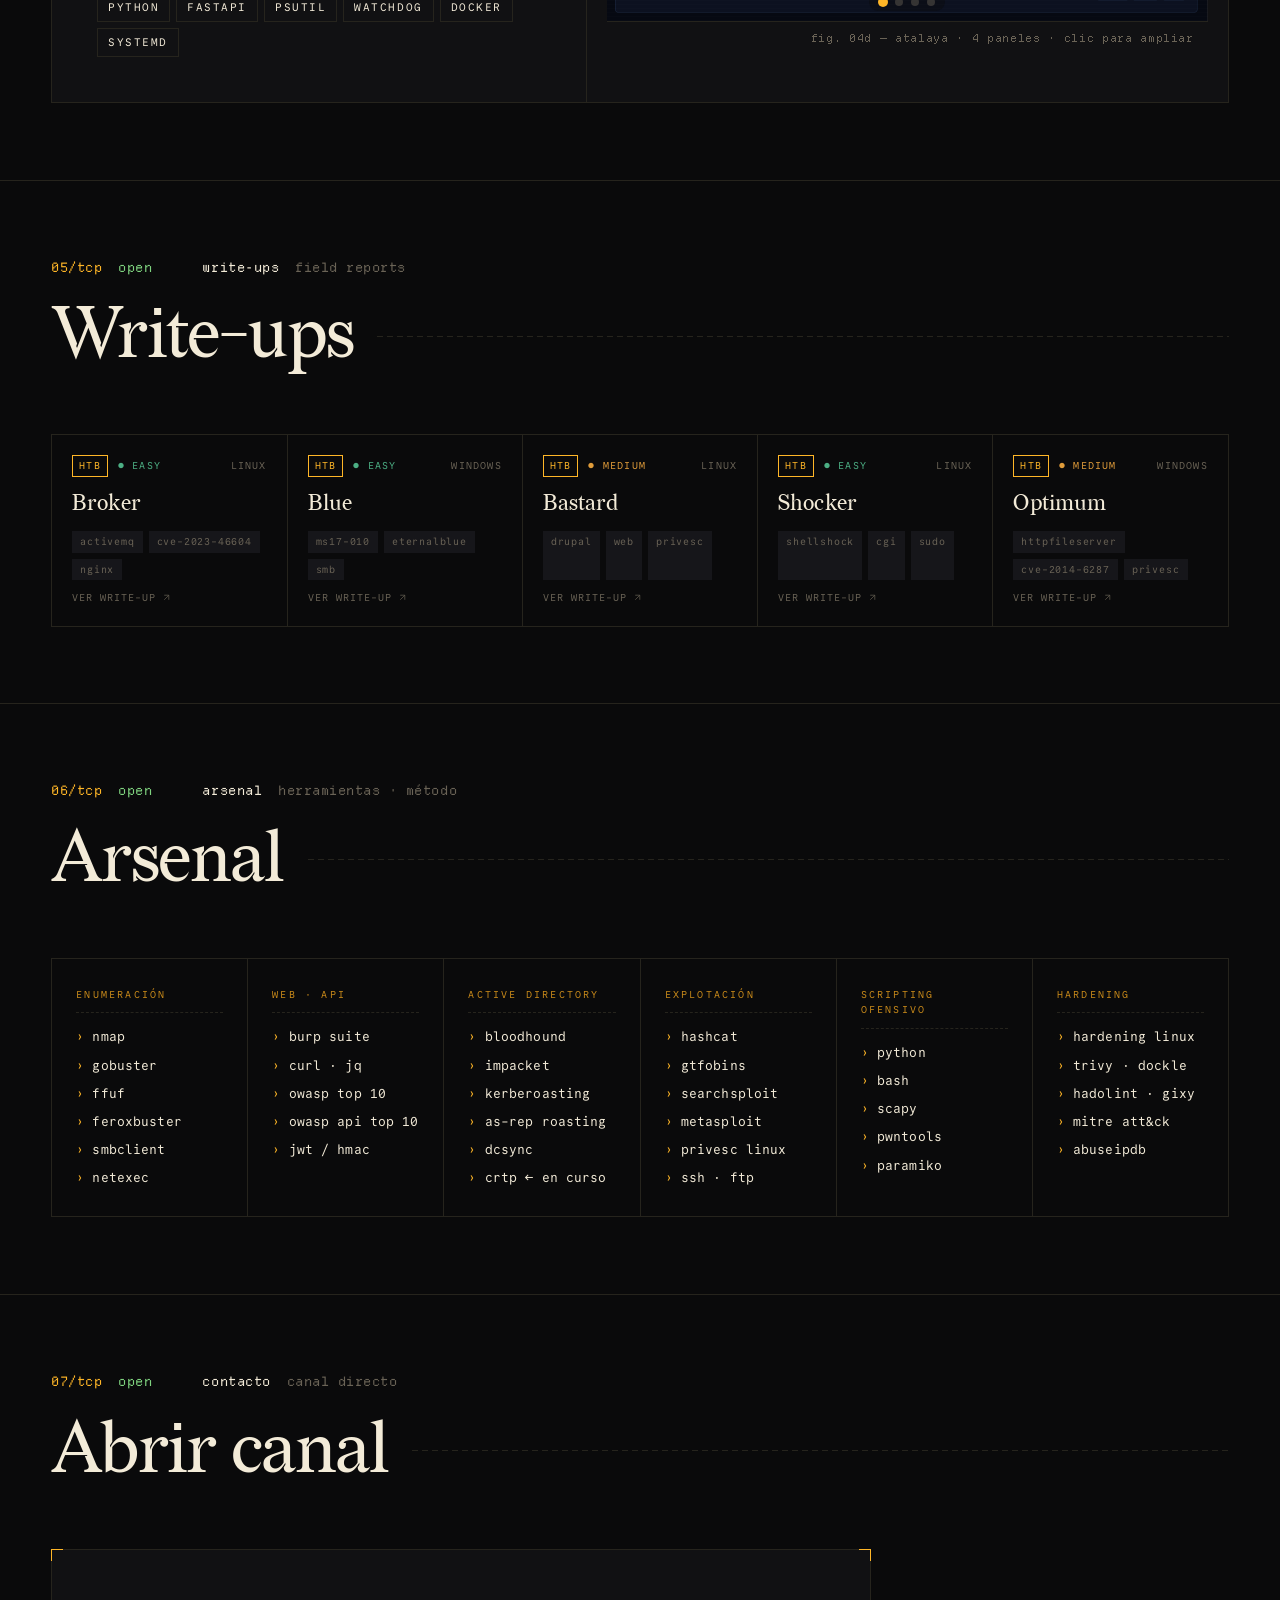
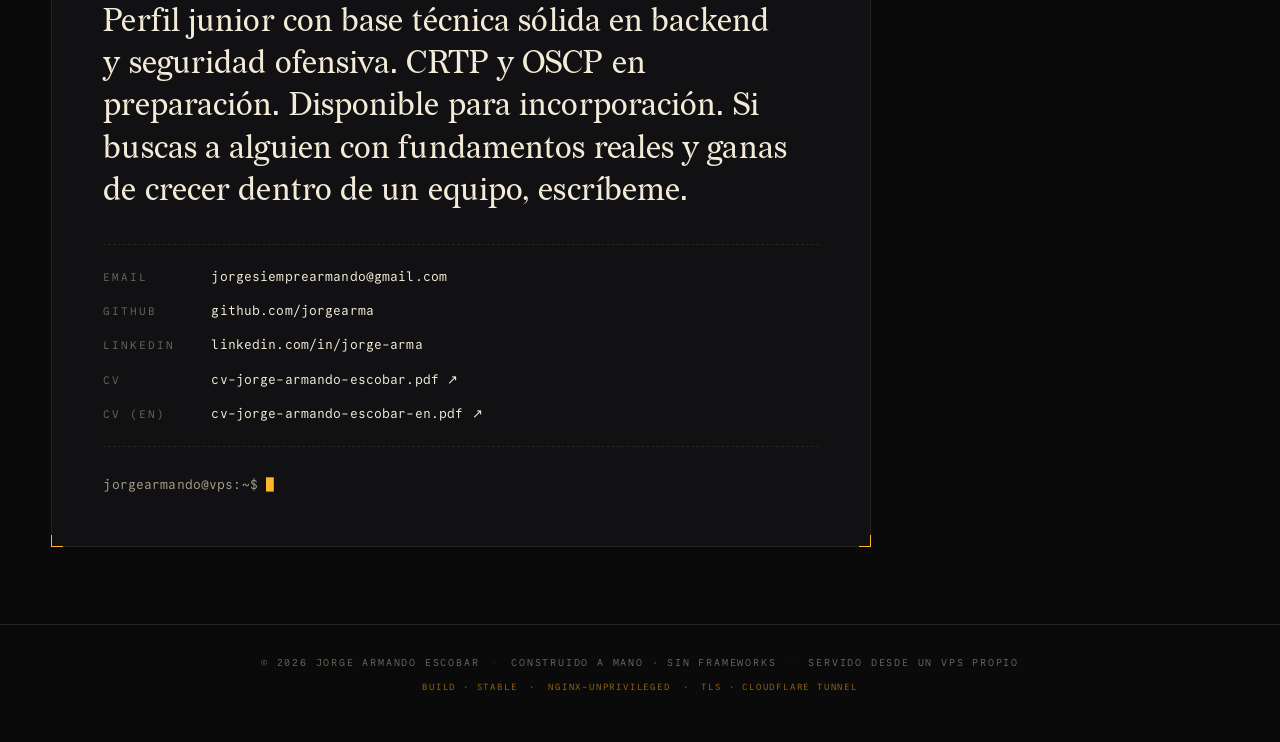
==== commit 594b6373: "mejor dispocision" ====
--- a/index.html
+++ b/index.html
@@ -39,8 +39,8 @@
       <span class="mono statusbar__tag">JAE-PORTFOLIO</span>
     </div>
     <div class="statusbar__right mono">
-      <a href="#adlab" class="statusbar__link"><b>01</b><i>/tcp</i> ad-lab</a>
-      <a href="#apiaudit" class="statusbar__link"><b>02</b><i>/tcp</i> api-audit</a>
+      <a href="#apiaudit" class="statusbar__link"><b>01</b><i>/tcp</i> api-audit</a>
+      <a href="#adlab" class="statusbar__link"><b>02</b><i>/tcp</i> ad-lab</a>
       <a href="#panchibot" class="statusbar__link"><b>03</b><i>/tcp</i> panchi-bot</a>
       <a href="#herramientas" class="statusbar__link"><b>04</b><i>/tcp</i> herramientas</a>
       <a href="#writeups" class="statusbar__link"><b>05</b><i>/tcp</i> write-ups</a>
@@ -109,7 +109,7 @@
       </div>
 
       <div class="hero__actions">
-        <a class="btn btn--primary mono" href="#adlab">
+        <a class="btn btn--primary mono" href="#apiaudit">
           <span class="btn__tab" aria-hidden="true">exp · 01/tcp</span>
           <span>leer caso de estudio</span>
           <svg viewBox="0 0 24 24" width="18" height="18" aria-hidden="true"><path d="M5 12h14M13 6l6 6-6 6" fill="none" stroke="currentColor" stroke-width="1.5"/></svg>
@@ -250,7 +250,7 @@
 
         <dl class="mono whoami__dl">
           <dt>nombre</dt><dd>jorge armando escobar</dd>
-          <dt>rol</dt><dd>backend engineer · red team</dd>
+          <dt>rol</dt><dd>pentester junior · base backend</dd>
           <dt>base</dt><dd>madrid · es</dd>
           <dt>foco</dt><dd>pentesting · análisis de vulns</dd>
           <dt>cert</dt><dd>crtp · oscp <span class="whoami__badge mono">← en preparación</span></dd>
@@ -289,134 +289,15 @@
     </div>
   </section>
 
-  <!-- ──────────────── NORDWIND AD LAB ──────────────── -->
-  <!-- datos de la cadena: docs/phase3-attack.md del repo nordwind-ad-lab -->
-  <section class="section adlab" id="adlab">
-    <header class="section__head">
-      <p class="port" aria-hidden="true"><span class="port__num">01/tcp</span><span class="port__state"><i>filtered</i><b>open</b></span><span class="port__svc">ad-lab</span><span class="port__info">nordwind.local</span></p>
-      <h2 class="section__title">Nordwind AD Lab</h2>
-      <span class="section__line" aria-hidden="true"></span>
-      <div class="case__links mono">
-        <a class="case__link" href="https://github.com/jorgearma/nordwind-ad-lab" target="_blank" rel="noopener noreferrer">
-          <span class="case__link-tab" aria-hidden="true">anexo 01-A</span>
-          <span>github</span><span class="case__link-arr" aria-hidden="true">↗</span>
-        </a>
-        <a class="case__link case__link--live" href="https://ad-lab.jorgearmandoescobar.com" target="_blank" rel="noopener noreferrer">
-          <span class="case__link-tab" aria-hidden="true">anexo 01-B</span>
-          <span class="case__link-play" aria-hidden="true">▶ play</span><span>ver replay</span><span class="case__link-arr" aria-hidden="true">↗</span>
-        </a>
-        <span class="case__link-dest" aria-hidden="true">github.com/jorgearma/nordwind-ad-lab</span>
-        <span class="case__link-dest" aria-hidden="true">ad-lab.jorgearmandoescobar.com</span>
-      </div>
-    </header>
-
-    <div class="adlab__top">
-      <div class="adlab__brief">
-        <p class="case__lede">
-          Monté un dominio de Active Directory desde cero, lo saboteé a propósito
-          y lo ataqué de cero credenciales a Domain Admin y DCSync completo.
-          Los dos lados de AD: construir, romper y entender.
-        </p>
-        <p class="case__lede case__lede--body">
-          Para explotar bien un entorno hay que saber cómo está hecho. Levanté el
-          dominio limpio (DC + cliente, modelo AGDLP), planté las
-          misconfiguraciones y las exploté desde Kali — todo manual, con impacket,
-          netexec y hashcat, sin Metasploit. Metodología OSCP.
-        </p>
-        <p class="case__lede case__lede--body">
-          Y no me quedo en el exploit: cada paso documenta por qué funciona, cómo
-          se corrige y cómo se detecta (con sus Event IDs). También la mirada del
-          que defiende.
-        </p>
-      </div>
-
-      <figure class="proj__demo adlab__shot" aria-label="capturas del laboratorio">
-        <div class="proj__demo-frame">
-          <div class="proj__demo-bar">
-            <span class="proj__demo-dot proj__demo-dot--red"></span>
-            <span class="proj__demo-dot proj__demo-dot--amber"></span>
-            <span class="proj__demo-dot proj__demo-dot--green"></span>
-            <span class="proj__demo-title">nordwind ad lab — el laboratorio</span>
-          </div>
-          <div class="proj__demo-screen">
-            <div class="proj__carousel" data-carousel>
-              <div class="proj__carousel-track">
-                <img src="assets/nordwind-01-portada.webp" alt="Portada del laboratorio: de cero credenciales a Domain Admin, con terminal resumen del ataque" loading="lazy">
-                <img src="assets/nordwind-02-sdprop-grafo.webp" alt="El ataque: paso de abuso de ACL, el grafo del dominio y un ACCESS_DENIED devuelto por SDProp" loading="lazy">
-                <img src="assets/nordwind-03-sdprop-cards.webp" alt="Por qué falló, qué enseña y cómo se detecta el abuso de ACL frenado por AdminSDHolder" loading="lazy">
-                <img src="assets/nordwind-04-agdlp.webp" alt="Cómo funciona AD por dentro: modelo AGDLP y cadena de grupos de un usuario" loading="lazy">
-                <img src="assets/nordwind-05-acl-quiz.webp" alt="Comprobación de acceso del token contra la ACL y bloque de autoevaluación sobre AD" loading="lazy">
-              </div>
-              <button class="proj__carousel-btn proj__carousel-btn--prev" aria-label="captura anterior">‹</button>
-              <button class="proj__carousel-btn proj__carousel-btn--next" aria-label="captura siguiente">›</button>
-              <div class="proj__carousel-dots" aria-hidden="true">
-                <span class="proj__carousel-dot is-active"></span>
-                <span class="proj__carousel-dot"></span>
-                <span class="proj__carousel-dot"></span>
-                <span class="proj__carousel-dot"></span>
-                <span class="proj__carousel-dot"></span>
-              </div>
-            </div>
-          </div>
-          <figcaption class="proj__demo-cap">fig. 01 — el laboratorio · 5 vistas · clic para ampliar</figcaption>
-        </div>
-      </figure>
-    </div>
-
-    <!-- cadena de ataque -->
-    <ol class="chain mono" aria-label="cadena de ataque">
-      <li class="chain__step">
-        <span class="chain__n">01</span>
-        <span class="chain__name">AS-REP Roasting</span>
-        <span class="chain__res">sin credenciales → piotr.wisniewski</span>
-      </li>
-      <li class="chain__step">
-        <span class="chain__n">02</span>
-        <span class="chain__name">Kerberoasting</span>
-        <span class="chain__res">cuenta de servicio svc_sql</span>
-      </li>
-      <li class="chain__step">
-        <span class="chain__n">03</span>
-        <span class="chain__name">Cadena de ACL</span>
-        <span class="chain__res">ForceChangePassword → GenericAll → Domain Admins</span>
-      </li>
-      <li class="chain__step chain__step--end">
-        <span class="chain__n">04</span>
-        <span class="chain__name">DCSync</span>
-        <span class="chain__res">hashes de krbtgt y Administrator</span>
-      </li>
-      <li class="chain__step">
-        <span class="chain__n">05</span>
-        <span class="chain__name">BloodHound</span>
-        <span class="chain__res">post-mortem: análisis de rutas</span>
-      </li>
-    </ol>
-
-    <div class="stack" aria-label="entorno del laboratorio">
-      <span class="stack__label mono">entorno</span>
-      <ul class="stack__list mono">
-        <li>Windows Server 2022</li>
-        <li>Windows 11</li>
-        <li>VirtualBox 7</li>
-        <li>PowerShell 5.1</li>
-        <li>Kali</li>
-        <li>impacket</li>
-        <li>netexec</li>
-        <li>hashcat</li>
-        <li>BloodHound</li>
-      </ul>
-    </div>
-  </section>
-
   <!-- ──────────────── CASO REAL: AUDITORÍA DE API ──────────────── -->
   <section class="section case" id="apiaudit">
     <header class="section__head">
-      <p class="port" aria-hidden="true"><span class="port__num">02/tcp</span><span class="port__state"><i>filtered</i><b>open</b></span><span class="port__svc">api-audit</span><span class="port__info">freelance · cliente real · nov 2025</span></p>
+      <p class="port" aria-hidden="true"><span class="port__num">01/tcp</span><span class="port__state"><i>filtered</i><b>open</b></span><span class="port__svc">api-audit</span><span class="port__info">freelance · cliente real · nov 2025</span></p>
       <h2 class="section__title">Pentest de API · cliente real</h2>
       <span class="section__line" aria-hidden="true"></span>
       <div class="case__links mono">
         <a class="case__link" href="https://github.com/jorgearma/api-security-assessment" target="_blank" rel="noopener noreferrer">
-          <span class="case__link-tab" aria-hidden="true">anexo 02-A</span>
+          <span class="case__link-tab" aria-hidden="true">anexo 01-A</span>
           <span>write-up</span><span class="case__link-arr" aria-hidden="true">↗</span>
         </a>
         <span class="case__link-dest" aria-hidden="true">github.com/jorgearma/api-security-assessment</span>
@@ -448,135 +329,61 @@
         </p>
       </div>
 
-      <!-- evidencia RECREADA con datos ficticios (dominio, rutas e IDs inventados), igual que en el write-up.
-           Mismo carrusel de shells que Docker Deploy: main.js teclea el comando y vuelca las líneas. -->
-      <figure class="proj__demo adlab__shot" aria-label="evidencia recreada del pentest: recon, hallazgos y corrección">
+      <!-- informe ejecutivo RECREADO con datos ficticios (dominio inventado), igual que en el write-up.
+           Reutiliza el carrusel de shells (data-shells) con una sola vista y sin pestañas:
+           main.js teclea el `cat` y vuelca el informe línea a línea. -->
+      <figure class="proj__demo adlab__shot" aria-label="informe ejecutivo del pentest de API">
         <div class="proj__demo-frame">
           <div class="proj__demo-bar">
             <span class="proj__demo-dot proj__demo-dot--red"></span>
             <span class="proj__demo-dot proj__demo-dot--amber"></span>
             <span class="proj__demo-dot proj__demo-dot--green"></span>
-            <span class="proj__demo-title mono">kali@kali: ~/api-audit</span>
+            <span class="proj__demo-title mono">kali@kali: ~/api-audit/entrega</span>
           </div>
           <div class="proj__demo-screen proj__demo-screen--term proj__shells" data-shells>
-            <div class="proj__shells-nav mono" role="tablist" aria-label="fases del pentest">
-              <button class="proj__shells-btn" data-shell-prev aria-label="shell anterior">‹</button>
-              <button class="proj__shells-tab is-active" role="tab" aria-selected="true" aria-controls="api-recon" data-shell-tab>recon</button>
-              <button class="proj__shells-tab" role="tab" aria-selected="false" aria-controls="api-h01" data-shell-tab>H-01 BOLA</button>
-              <button class="proj__shells-tab" role="tab" aria-selected="false" aria-controls="api-h03" data-shell-tab>H-03 IA</button>
-              <button class="proj__shells-tab" role="tab" aria-selected="false" aria-controls="api-informe" data-shell-tab>hallazgos</button>
-              <button class="proj__shells-tab" role="tab" aria-selected="false" aria-controls="api-fix" data-shell-tab>fix.py</button>
-              <span class="proj__shells-count" data-shell-count>1/5</span>
-              <button class="proj__shells-btn" data-shell-next aria-label="shell siguiente">›</button>
-            </div>
-<pre class="proj__term proj__term--audit mono" data-typer id="api-recon" role="tabpanel" aria-label="recon"><span class="t-cy">┌──(</span><b class="t-cy">kali㉿kali</b><span class="t-cy">)-[</span><b>~/api-audit</b><span class="t-cy">]</span> <span class="t-am">➟ caja negra</span>
-<span class="t-cy">└─$</span> <b data-cmd>curl -s https://api.cliente.example/openapi.json | jq -r '.paths | keys[]'</b>
-/api/participants/{id}
-/api/speech-to-text
-/api/teams
-<span class="t-dim"># … + rutas del agente de IA y de evaluaciones</span>
-
- ┌──<b>[ RECON ]</b>── api.cliente.example ──────────────────────────
- │
- │ <span class="t-ok">✔  HALLADO</span>   fuzzing de rutas → /docs (Swagger UI) responde 200
- │ <span class="t-ok">✔  HALLADO</span>   /openapi.json público: endpoints, métodos y esquemas
-<span class="t-mute"> │ ·   INFO     FastAPI genera /docs por defecto; nadie lo desactivó</span>
- │ <span class="t-am">▲  SIGUIENTE</span> probar cada ruta sin token → ¿la acepta?
- └─ <span class="t-cy">[i] H-05 · el mapa completo de la API en segundos</span></pre>
-<pre class="proj__term proj__term--audit mono" data-typer id="api-h01" role="tabpanel" aria-label="H-01 BOLA"><span class="t-dim"># H-01 · sin token, solo cambiando el ID (registro de prueba propio)</span>
-<span class="t-cy">┌──(</span><b class="t-cy">kali㉿kali</b><span class="t-cy">)-[</span><b>~/api-audit</b><span class="t-cy">]</span> <span class="t-am">➟ caja negra</span>
-<span class="t-cy">└─$</span> <b data-cmd>curl -s https://api.cliente.example/api/participants/90000001 | jq .</b>
-{
-  "status": <span class="t-ok">200</span>,
-  "message": "Participant retrieved successfully",
-  "content": {
-    "name": "Registro De Prueba",
-    "document_id": <span class="t-am">"90000001"</span>,
-    "email": <span class="t-am">"prueba@ejemplo.test"</span>,
-    "attempts": 1,
-    "is_completed": false
-  }
-}
-
-<span class="t-cy">┌──(</span><b class="t-cy">kali㉿kali</b><span class="t-cy">)-[</span><b>~/api-audit</b><span class="t-cy">]</span> <span class="t-am">➟ caja negra</span>
-<span class="t-cy">└─$</span> <b>curl -s -X PUT https://api.cliente.example/api/participants/90000001 \
-    -H "Content-Type: application/json" \
-    -d '{"name":"Registro Modificado","email":"modificado@ejemplo.test"}'</b>
-{"status":<span class="t-ok">200</span>,"message":"Participant updated successfully"}
-
- ┌──<b>[ H-01 ]</b>── BOLA · OWASP API1 ──────────────────────────────
- │
- │ <span class="t-bad">✘   FALLO</span>   GET · PUT · DELETE sin token sobre /api/participants/{id}
- │ <span class="t-bad">✘   FALLO</span>   el ID es el documento de identidad: secuencial y predecible
- │ <span class="t-bad">✘   FALLO</span>   expone documento, email y resultados de cualquier usuario
-<span class="t-mute"> │ ·   INFO    escrituras limitadas a mi registro: ningún dato real tocado</span>
- └─ <span class="t-bad"><b>CRÍTICA</b></span> · CVSS 3.1 <b>9.8</b> · AV:N/AC:L/PR:N/UI:N/S:U/C:H/I:H/A:H</pre>
-<pre class="proj__term proj__term--audit mono" data-typer id="api-h03" role="tabpanel" aria-label="H-03 IA de pago"><span class="t-dim"># H-03 · el servicio de IA de pago del cliente, sin token</span>
-<span class="t-cy">┌──(</span><b class="t-cy">kali㉿kali</b><span class="t-cy">)-[</span><b>~/api-audit</b><span class="t-cy">]</span> <span class="t-am">➟ caja negra</span>
-<span class="t-cy">└─$</span> <b data-cmd>curl -s -X POST https://api.cliente.example/api/speech-to-text -F "audio_file=@prueba.wav;type=audio/wav"</b>
-{"status":<span class="t-ok">200</span>,"message":"Audio transcribed successfully","content":"esto es una prueba, uno, dos."}
-
- ┌──<b>[ H-03 ]</b>── Unrestricted Resource Consumption · OWASP API4 ──
- │
- │ <span class="t-bad">✘   FALLO</span>   sin autenticación: cualquiera puede transcribir
- │ <span class="t-bad">✘   FALLO</span>   sin límite de tamaño de fichero
- │ <span class="t-bad">✘   FALLO</span>   sin rate limiting
- │ <span class="t-am">▲   IMPACTO</span> cada petición la paga el cliente al proveedor de IA
-<span class="t-mute"> │ ·   INFO    riesgo: facturas inesperadas, cuota agotada y DoS</span>
- │
- │  CVSS 3.1    <b>7.5</b>  <span class="t-am">ALTA</span>     <span class="t-mute">(no mide el impacto económico)</span>
- │  negocio          <span class="t-bad"><b>CRÍTICA</b></span>  <span class="t-mute">(abuso automatizado = dinero)</span>
- └─ <span class="t-cy">[i] dos cifras coherentes: cada una mide una cosa distinta</span></pre>
-<pre class="proj__term proj__term--audit mono" data-typer id="api-informe" role="tabpanel" aria-label="hallazgos"><span class="t-cy">┌──(</span><b class="t-cy">kali㉿kali</b><span class="t-cy">)-[</span><b>~/api-audit</b><span class="t-cy">]</span> <span class="t-am">➟ informe</span>
-<span class="t-cy">└─$</span> <b data-cmd>cat hallazgos.txt</b>
-
- ┌──<b>[ HALLAZGOS ]</b>── api.cliente.example · 13–17 nov 2025 ─────
- │
- │ <span class="t-bad">✘ CRÍTICA</span>  H-01  BOLA: datos personales por ID     API1  <b>9.8</b>
- │ <span class="t-bad">✘ CRÍTICA</span>  H-02  CRUD de equipos sin auth          API5  <b>9.8</b>
- │ <span class="t-am">▲ ALTA</span>     H-03  IA de pago como proxy público     API4  <b>7.5</b>
- │ <span class="t-am">▲ MEDIA</span>    H-04  agente de IA sin auth             API5  <b>6.5</b>
-<span class="t-mute"> │ · INFO     H-05  OpenAPI en producción             API8    —</span>
- └─ <span class="t-bad">✘ 2</span> · <span class="t-am">▲ 2</span> · <span class="t-mute">· 1</span>
-
- ┌──<b>[ CAJA GRIS ]</b>── código del backend, cedido por el cliente ──
- │
- │  causa raíz   la validación de token existía, pero solo en
- │               algunos endpoints: cada uno tenía que acordarse
- │  H-04         desde fuera parecía prompt injection persistente;
- │               el código mostró que no → <span class="t-am">rebajada a MEDIA</span>
- │  H-03         CVSS alta → <span class="t-bad">crítica por impacto de negocio</span>
- │  fix          un único cambio cierra H-01, H-02 y H-04 → fix.py
- │
- └──────────────────────────────────────────────────────────────</pre>
-<pre class="proj__term proj__term--audit mono" data-typer id="api-fix" role="tabpanel" aria-label="fix.py"><span class="t-cy">┌──(</span><b class="t-cy">kali㉿kali</b><span class="t-cy">)-[</span><b>~/api-audit</b><span class="t-cy">]</span> <span class="t-am">➟ caja gris</span>
-<span class="t-cy">└─$</span> <b data-cmd>cat remediacion/fix.py</b>
-<span class="t-dim"># autenticación a nivel de router, no endpoint por endpoint</span>
-<span class="t-cy">from</span> fastapi <span class="t-cy">import</span> APIRouter, Depends
-
-router = APIRouter(
-    prefix=<span class="t-ok">"/api/participants"</span>,
-    dependencies=[Depends(require_valid_token)],   <span class="t-dim"># la validación que ya existía</span>
-)
-
-@router.get(<span class="t-ok">"/{participant_id}"</span>)
-<span class="t-cy">def</span> <b>get_participant</b>(participant_id: str, user = Depends(current_user)):
-    participant = repo.get(participant_id)
-    <span class="t-cy">if</span> participant <span class="t-cy">is</span> None <span class="t-cy">or not</span> user.can_access(participant):   <span class="t-dim"># propiedad / rol</span>
-        <span class="t-cy">raise</span> HTTPException(status_code=<span class="t-am">404</span>)
-    <span class="t-cy">return</span> participant
-
- ┌──<b>[ REMEDIACIÓN ]</b>─────────────────────────────────────────────
- │
- │ <span class="t-ok">✔</span>  H-01 H-02 H-04   token en todo el router + propiedad y roles
- │ <span class="t-ok">✔</span>  H-01             no usar el documento de identidad como ID
- │ <span class="t-ok">✔</span>  H-03             CAPTCHA invisible + token de un solo uso,
- │                    límite de tamaño/MIME y rate limiting
- │ <span class="t-ok">✔</span>  H-05             FastAPI(docs_url=None, openapi_url=None)
- │ <span class="t-ok">✔</span>  todos            registro de actividad · probar antes en staging
- └─ <span class="t-cy">[i] reutiliza el código existente: sin rediseñar nada</span></pre>
+<pre class="proj__term proj__term--audit mono" data-typer aria-label="informe ejecutivo"><span class="t-cy">┌──(</span><b class="t-cy">kali㉿kali</b><span class="t-cy">)-[</span><b>~/api-audit/entrega</b><span class="t-cy">]</span>
+<span class="t-cy">└─$</span> <b data-cmd>cat informe_ejecutivo.txt</b>
+
+<span class="t-mute">══════════════════════════════════════════════════════════</span>
+  <b>INFORME EJECUTIVO · PENTEST DE API</b>
+  <span class="t-mute">api.cliente.example · 13–17 nov 2025 · caja negra → gris</span>
+<span class="t-mute">══════════════════════════════════════════════════════════</span>
+
+  <span class="t-cy">RIESGO GLOBAL</span>   <span class="t-bad">■■■■■■■■■■</span>  <span class="t-bad"><b>CRÍTICO</b></span>
+
+  <span class="t-cy">RESUMEN</span>
+    Cualquiera en Internet, sin cuenta ni token, podía leer,
+    modificar y borrar los datos personales de cualquier
+    usuario, y usar gratis el servicio de IA de pago.
+
+  <span class="t-cy">HALLAZGOS</span>                                    <span class="t-mute">OWASP  CVSS</span>
+    <span class="t-bad">✘ CRÍTICA</span>  H-01  datos personales por ID   API1   <b>9.8</b>
+    <span class="t-bad">✘ CRÍTICA</span>  H-02  CRUD de equipos sin auth  API5   <b>9.8</b>
+    <span class="t-am">▲ ALTA</span>     H-03  IA de pago sin límites    API4   <b>7.5</b>
+    <span class="t-am">▲ MEDIA</span>    H-04  agente de IA sin auth     API5   <b>6.5</b>
+<span class="t-mute">    · INFO     H-05  OpenAPI en producción     API8     —</span>
+
+  <span class="t-cy">IMPACTO</span>
+    · documento de identidad y email de cualquier usuario
+    · cada petición a la IA la paga el cliente al proveedor
+      → H-03 <span class="t-bad">crítica para el negocio</span> aunque CVSS diga 7.5
+
+  <span class="t-cy">CAUSA RAÍZ</span>
+    La validación de token existía, pero solo en algunos
+    endpoints: cada uno tenía que acordarse de aplicarla.
+
+  <span class="t-cy">RECOMENDACIÓN</span>
+    <span class="t-ok">✔</span> token a nivel de router → cierra H-01, H-02 y H-04
+    <span class="t-ok">✔</span> IA: CAPTCHA invisible, token de un solo uso,
+      límite de tamaño y rate limiting
+    <span class="t-ok">✔</span> desactivar /docs y /openapi.json en producción
+
+  <span class="t-cy">ALCANCE</span>
+    escrituras limitadas a un registro de prueba propio:
+    <span class="t-ok">ningún dato real tocado</span>
+<span class="t-mute">══════════════════════════════════════════════════════════</span></pre>
           </div>
-          <figcaption class="proj__demo-cap">fig. 02 — evidencia recreada con datos ficticios · ninguna respuesta es real · 5 vistas</figcaption>
+          <figcaption class="proj__demo-cap">fig. 01 — informe recreado con datos ficticios · dominio inventado</figcaption>
         </div>
       </figure>
     </div>
@@ -611,6 +418,125 @@
     </ol>
   </section>
 
+  <!-- ──────────────── NORDWIND AD LAB ──────────────── -->
+  <!-- datos de la cadena: docs/phase3-attack.md del repo nordwind-ad-lab -->
+  <section class="section adlab" id="adlab">
+    <header class="section__head">
+      <p class="port" aria-hidden="true"><span class="port__num">02/tcp</span><span class="port__state"><i>filtered</i><b>open</b></span><span class="port__svc">ad-lab</span><span class="port__info">nordwind.local</span></p>
+      <h2 class="section__title">Nordwind AD Lab</h2>
+      <span class="section__line" aria-hidden="true"></span>
+      <div class="case__links mono">
+        <a class="case__link" href="https://github.com/jorgearma/nordwind-ad-lab" target="_blank" rel="noopener noreferrer">
+          <span class="case__link-tab" aria-hidden="true">anexo 02-A</span>
+          <span>github</span><span class="case__link-arr" aria-hidden="true">↗</span>
+        </a>
+        <a class="case__link case__link--live" href="https://ad-lab.jorgearmandoescobar.com" target="_blank" rel="noopener noreferrer">
+          <span class="case__link-tab" aria-hidden="true">anexo 02-B</span>
+          <span class="case__link-play" aria-hidden="true">▶ play</span><span>ver replay</span><span class="case__link-arr" aria-hidden="true">↗</span>
+        </a>
+        <span class="case__link-dest" aria-hidden="true">github.com/jorgearma/nordwind-ad-lab</span>
+        <span class="case__link-dest" aria-hidden="true">ad-lab.jorgearmandoescobar.com</span>
+      </div>
+    </header>
+
+    <div class="adlab__top">
+      <div class="adlab__brief">
+        <p class="case__lede">
+          Monté un dominio de Active Directory desde cero, lo saboteé a propósito
+          y lo ataqué de cero credenciales a Domain Admin y DCSync completo.
+          Los dos lados de AD: construir, romper y entender.
+        </p>
+        <p class="case__lede case__lede--body">
+          Para explotar bien un entorno hay que saber cómo está hecho. Levanté el
+          dominio limpio (DC + cliente, modelo AGDLP), planté las
+          misconfiguraciones y las exploté desde Kali — todo manual, con impacket,
+          netexec y hashcat, sin Metasploit. Metodología OSCP.
+        </p>
+        <p class="case__lede case__lede--body">
+          Y no me quedo en el exploit: cada paso documenta por qué funciona, cómo
+          se corrige y cómo se detecta (con sus Event IDs). También la mirada del
+          que defiende.
+        </p>
+      </div>
+
+      <figure class="proj__demo adlab__shot" aria-label="capturas del laboratorio">
+        <div class="proj__demo-frame">
+          <div class="proj__demo-bar">
+            <span class="proj__demo-dot proj__demo-dot--red"></span>
+            <span class="proj__demo-dot proj__demo-dot--amber"></span>
+            <span class="proj__demo-dot proj__demo-dot--green"></span>
+            <span class="proj__demo-title">nordwind ad lab — el laboratorio</span>
+          </div>
+          <div class="proj__demo-screen">
+            <div class="proj__carousel" data-carousel>
+              <div class="proj__carousel-track">
+                <img src="assets/nordwind-01-portada.webp" alt="Portada del laboratorio: de cero credenciales a Domain Admin, con terminal resumen del ataque" loading="lazy">
+                <img src="assets/nordwind-02-sdprop-grafo.webp" alt="El ataque: paso de abuso de ACL, el grafo del dominio y un ACCESS_DENIED devuelto por SDProp" loading="lazy">
+                <img src="assets/nordwind-03-sdprop-cards.webp" alt="Por qué falló, qué enseña y cómo se detecta el abuso de ACL frenado por AdminSDHolder" loading="lazy">
+                <img src="assets/nordwind-04-agdlp.webp" alt="Cómo funciona AD por dentro: modelo AGDLP y cadena de grupos de un usuario" loading="lazy">
+                <img src="assets/nordwind-05-acl-quiz.webp" alt="Comprobación de acceso del token contra la ACL y bloque de autoevaluación sobre AD" loading="lazy">
+              </div>
+              <button class="proj__carousel-btn proj__carousel-btn--prev" aria-label="captura anterior">‹</button>
+              <button class="proj__carousel-btn proj__carousel-btn--next" aria-label="captura siguiente">›</button>
+              <div class="proj__carousel-dots" aria-hidden="true">
+                <span class="proj__carousel-dot is-active"></span>
+                <span class="proj__carousel-dot"></span>
+                <span class="proj__carousel-dot"></span>
+                <span class="proj__carousel-dot"></span>
+                <span class="proj__carousel-dot"></span>
+              </div>
+            </div>
+          </div>
+          <figcaption class="proj__demo-cap">fig. 02 — el laboratorio · 5 vistas · clic para ampliar</figcaption>
+        </div>
+      </figure>
+    </div>
+
+    <!-- cadena de ataque -->
+    <ol class="chain mono" aria-label="cadena de ataque">
+      <li class="chain__step">
+        <span class="chain__n">01</span>
+        <span class="chain__name">AS-REP Roasting</span>
+        <span class="chain__res">sin credenciales → piotr.wisniewski</span>
+      </li>
+      <li class="chain__step">
+        <span class="chain__n">02</span>
+        <span class="chain__name">Kerberoasting</span>
+        <span class="chain__res">cuenta de servicio svc_sql</span>
+      </li>
+      <li class="chain__step">
+        <span class="chain__n">03</span>
+        <span class="chain__name">Cadena de ACL</span>
+        <span class="chain__res">ForceChangePassword → GenericAll → Domain Admins</span>
+      </li>
+      <li class="chain__step chain__step--end">
+        <span class="chain__n">04</span>
+        <span class="chain__name">DCSync</span>
+        <span class="chain__res">hashes de krbtgt y Administrator</span>
+      </li>
+      <li class="chain__step">
+        <span class="chain__n">05</span>
+        <span class="chain__name">BloodHound</span>
+        <span class="chain__res">post-mortem: análisis de rutas</span>
+      </li>
+    </ol>
+
+    <div class="stack" aria-label="entorno del laboratorio">
+      <span class="stack__label mono">entorno</span>
+      <ul class="stack__list mono">
+        <li>Windows Server 2022</li>
+        <li>Windows 11</li>
+        <li>VirtualBox 7</li>
+        <li>PowerShell 5.1</li>
+        <li>Kali</li>
+        <li>impacket</li>
+        <li>netexec</li>
+        <li>hashcat</li>
+        <li>BloodHound</li>
+      </ul>
+    </div>
+  </section>
+
   <!-- ──────────────── CASE STUDY: PANCHI-BOT ──────────────── -->
   <section class="section case" id="panchibot">
     <header class="section__head">
@@ -695,7 +621,7 @@
   <!-- ──────────────── HERRAMIENTAS DE SEGURIDAD ──────────────── -->
   <section class="section projects" id="herramientas">
     <header class="section__head">
-      <p class="port" aria-hidden="true"><span class="port__num">04/tcp</span><span class="port__state"><i>filtered</i><b>open</b></span><span class="port__svc">herramientas</span><span class="port__info">hardening · siege map · dogscan · atalaya</span></p>
+      <p class="port" aria-hidden="true"><span class="port__num">04/tcp</span><span class="port__state"><i>filtered</i><b>open</b></span><span class="port__svc">herramientas</span><span class="port__info">hardening · siege map · atalaya</span></p>
       <h2 class="section__title">Herramientas de seguridad</h2>
       <span class="section__line" aria-hidden="true"></span>
     </header>
@@ -1297,75 +1223,11 @@
         </figure>
       </article>
 
-      <!-- ── Dogscan ── -->
-      <article class="proj proj--wide" id="dogscan">
-        <div class="proj__content">
-          <header class="proj__head mono">
-            <span class="proj__idx">04/c · ofensiva</span>
-            <span class="proj__status">v1.5.0</span>
-          </header>
-          <div class="proj__titlebar">
-            <h3 class="proj__title">Dogscan</h3>
-            <div class="proj__btns mono">
-              <a class="proj__repo-btn" href="https://github.com/jorgearma/tools" target="_blank" rel="noopener noreferrer">github</a>
-              <a class="proj__repo-btn" href="https://www.linkedin.com/feed/update/urn:li:ugcPost:7407039861741731840" target="_blank" rel="noopener noreferrer">vídeo</a>
-            </div>
-          </div>
-          <p class="proj__tag mono"># enumeración ofensiva de servicios de red</p>
-          <p class="proj__lede">
-            Wrapper de Nmap para pentesting y preparación OSCP. Descubre los
-            puertos, lanza el escaneo dirigido y enumera cada servicio con su
-            propio módulo.
-          </p>
-          <ul class="proj__feats mono">
-            <li><span class="proj__arr">→</span> tres modos: fast (puertos + SO), medium (+ versiones), deep (+ vulnerabilidades y módulos)</li>
-            <li><span class="proj__arr">→</span> módulos FTP, SSH y SMB: login anónimo, null session, usuarios, backdoors y CVE conocidos</li>
-            <li><span class="proj__arr">→</span> resultados por servicio en nmap_output/ (permisos 0700), con SearchSploit opcional</li>
-          </ul>
-          <ul class="proj__stack mono">
-            <li>python 3.9+</li><li>nmap</li><li>smbclient</li><li>searchsploit</li><li>rpcclient</li>
-          </ul>
-        </div>
-
-        <!-- salida real transcrita de assets/dogscan_picture.png del repo (v1.0.2), abreviada.
-             Para actualizarla, pega una ejecución de la versión actual dentro del <pre>. -->
-        <figure class="proj__demo" aria-label="ejecución de dogscan">
-          <div class="proj__demo-frame">
-            <div class="proj__demo-bar">
-              <span class="proj__demo-dot proj__demo-dot--red"></span>
-              <span class="proj__demo-dot proj__demo-dot--amber"></span>
-              <span class="proj__demo-dot proj__demo-dot--green"></span>
-              <span class="proj__demo-title mono">kali@kali: ~/Desktop/dogscan</span>
-            </div>
-            <div class="proj__demo-screen proj__demo-screen--term">
-<pre class="proj__term mono"><span class="t-mute">$</span> <b>python3 dogscan.py 10.10.11.221</b>
-<span class="t-mute">[*]</span> version: <span class="t-cy">dogscan 1.0.2</span>
-<span class="t-mute">[*]</span> Running full port scan on 10.10.11.221...
-<span class="t-dim">Nmap scan report for 2million.htb (10.10.11.221)
-Not shown: 65533 closed tcp ports (reset)</span>
-PORT   STATE SERVICE
-22/tcp <span class="t-ok">open</span>  ssh
-80/tcp <span class="t-ok">open</span>  http
-<span class="t-ok">[+]</span> Scan complete. Output saved to nmap_output/all_ports.txt
-<span class="t-mute">[*]</span> Running targeted scan on ports: <span class="t-am">22,80</span>
-PORT   STATE SERVICE VERSION
-22/tcp <span class="t-ok">open</span>  ssh     OpenSSH 8.9p1 Ubuntu 3ubuntu0.1
-80/tcp <span class="t-ok">open</span>  http    nginx
-<span class="t-dim">|_http-title: Hack The Box :: Penetration Testing Labs
-Service Info: OS: Linux; CPE: cpe:/o:linux:linux_kernel</span>
-<span class="t-ok">[+]</span> Targeted scan complete. Output saved to nmap_output/targeted.txt
-<span class="t-cy">[-] dogs are coming home.</span></pre>
-            </div>
-            <figcaption class="proj__demo-cap">v1.0.2 · ejecución abreviada</figcaption>
-          </div>
-        </figure>
-      </article>
-
       <!-- ── Atalaya ── -->
       <article class="proj proj--wide" id="atalaya">
         <div class="proj__content">
           <header class="proj__head mono">
-            <span class="proj__idx">04/d · defensiva</span>
+            <span class="proj__idx">04/c · defensiva</span>
             <span class="proj__status">en producción</span>
           </header>
           <div class="proj__titlebar">
@@ -1439,35 +1301,35 @@
   <!-- ──────────────── STACK GENERAL ──────────────── -->
   <section class="section skills" id="stack">
     <header class="section__head">
-      <p class="port" aria-hidden="true"><span class="port__num">06/tcp</span><span class="port__state"><i>filtered</i><b>open</b></span><span class="port__svc">arsenal</span><span class="port__info">stack técnico</span></p>
+      <p class="port" aria-hidden="true"><span class="port__num">06/tcp</span><span class="port__state"><i>filtered</i><b>open</b></span><span class="port__svc">arsenal</span><span class="port__info">herramientas · método</span></p>
       <h2 class="section__title">Arsenal</h2>
       <span class="section__line" aria-hidden="true"></span>
     </header>
 
     <div class="skills__grid">
       <div class="skills__col">
-        <h4 class="mono skills__h">lenguajes</h4>
-        <ul class="mono"><li>python</li><li>bash</li><li>sql</li><li>javascript</li></ul>
+        <h4 class="mono skills__h">enumeración</h4>
+        <ul class="mono"><li>nmap</li><li>gobuster</li><li>ffuf</li><li>feroxbuster</li><li>smbclient</li><li>netexec</li></ul>
       </div>
       <div class="skills__col">
-        <h4 class="mono skills__h">frameworks</h4>
-        <ul class="mono"><li>flask</li><li>sqlalchemy</li><li>pydantic</li><li>pytest</li></ul>
+        <h4 class="mono skills__h">web · api</h4>
+        <ul class="mono"><li>burp suite</li><li>curl · jq</li><li>owasp top 10</li><li>owasp api top 10</li><li>jwt / hmac</li></ul>
       </div>
       <div class="skills__col">
-        <h4 class="mono skills__h">datos</h4>
-        <ul class="mono"><li>sql server</li><li>postgres</li><li>redis</li><li>rq</li></ul>
+        <h4 class="mono skills__h">active directory</h4>
+        <ul class="mono"><li>bloodhound</li><li>impacket</li><li>kerberoasting</li><li>as-rep roasting</li><li>dcsync</li><li>crtp ← en curso</li></ul>
       </div>
       <div class="skills__col">
-        <h4 class="mono skills__h">infra</h4>
-        <ul class="mono"><li>linux</li><li>docker</li><li>nginx</li><li>gunicorn</li><li>systemd</li><li>let's encrypt</li></ul>
+        <h4 class="mono skills__h">explotación</h4>
+        <ul class="mono"><li>hashcat</li><li>gtfobins</li><li>searchsploit</li><li>metasploit</li><li>privesc linux</li><li>ssh · ftp</li></ul>
       </div>
       <div class="skills__col">
-        <h4 class="mono skills__h">seguridad</h4>
-        <ul class="mono"><li>hmac / jwt</li><li>hardening linux</li><li>nmap · burp</li><li>owasp top 10</li></ul>
+        <h4 class="mono skills__h">scripting ofensivo</h4>
+        <ul class="mono"><li>python</li><li>bash</li><li>scapy</li><li>pwntools</li><li>paramiko</li></ul>
       </div>
       <div class="skills__col">
-        <h4 class="mono skills__h">observabilidad</h4>
-        <ul class="mono"><li>sentry</li><li>logs estructurados</li><li>dashboards custom</li></ul>
+        <h4 class="mono skills__h">hardening</h4>
+        <ul class="mono"><li>hardening linux</li><li>trivy · dockle</li><li>hadolint · gixy</li><li>mitre att&amp;ck</li><li>abuseipdb</li></ul>
       </div>
     </div>
   </section>
--- a/styles.css
+++ b/styles.css
@@ -2680,7 +2680,7 @@
 
 .contact__cursor { color: var(--amber); }
 
-/* ═══════════ salida de terminal dentro de una demo (dogscan) ═══════════ */
+/* ═══════════ salida de terminal dentro de una demo ═══════════ */
 .proj__demo-screen--term { aspect-ratio: auto !important; }
 .proj__demo, .proj__demo-frame { min-width: 0; }
 .proj__term {
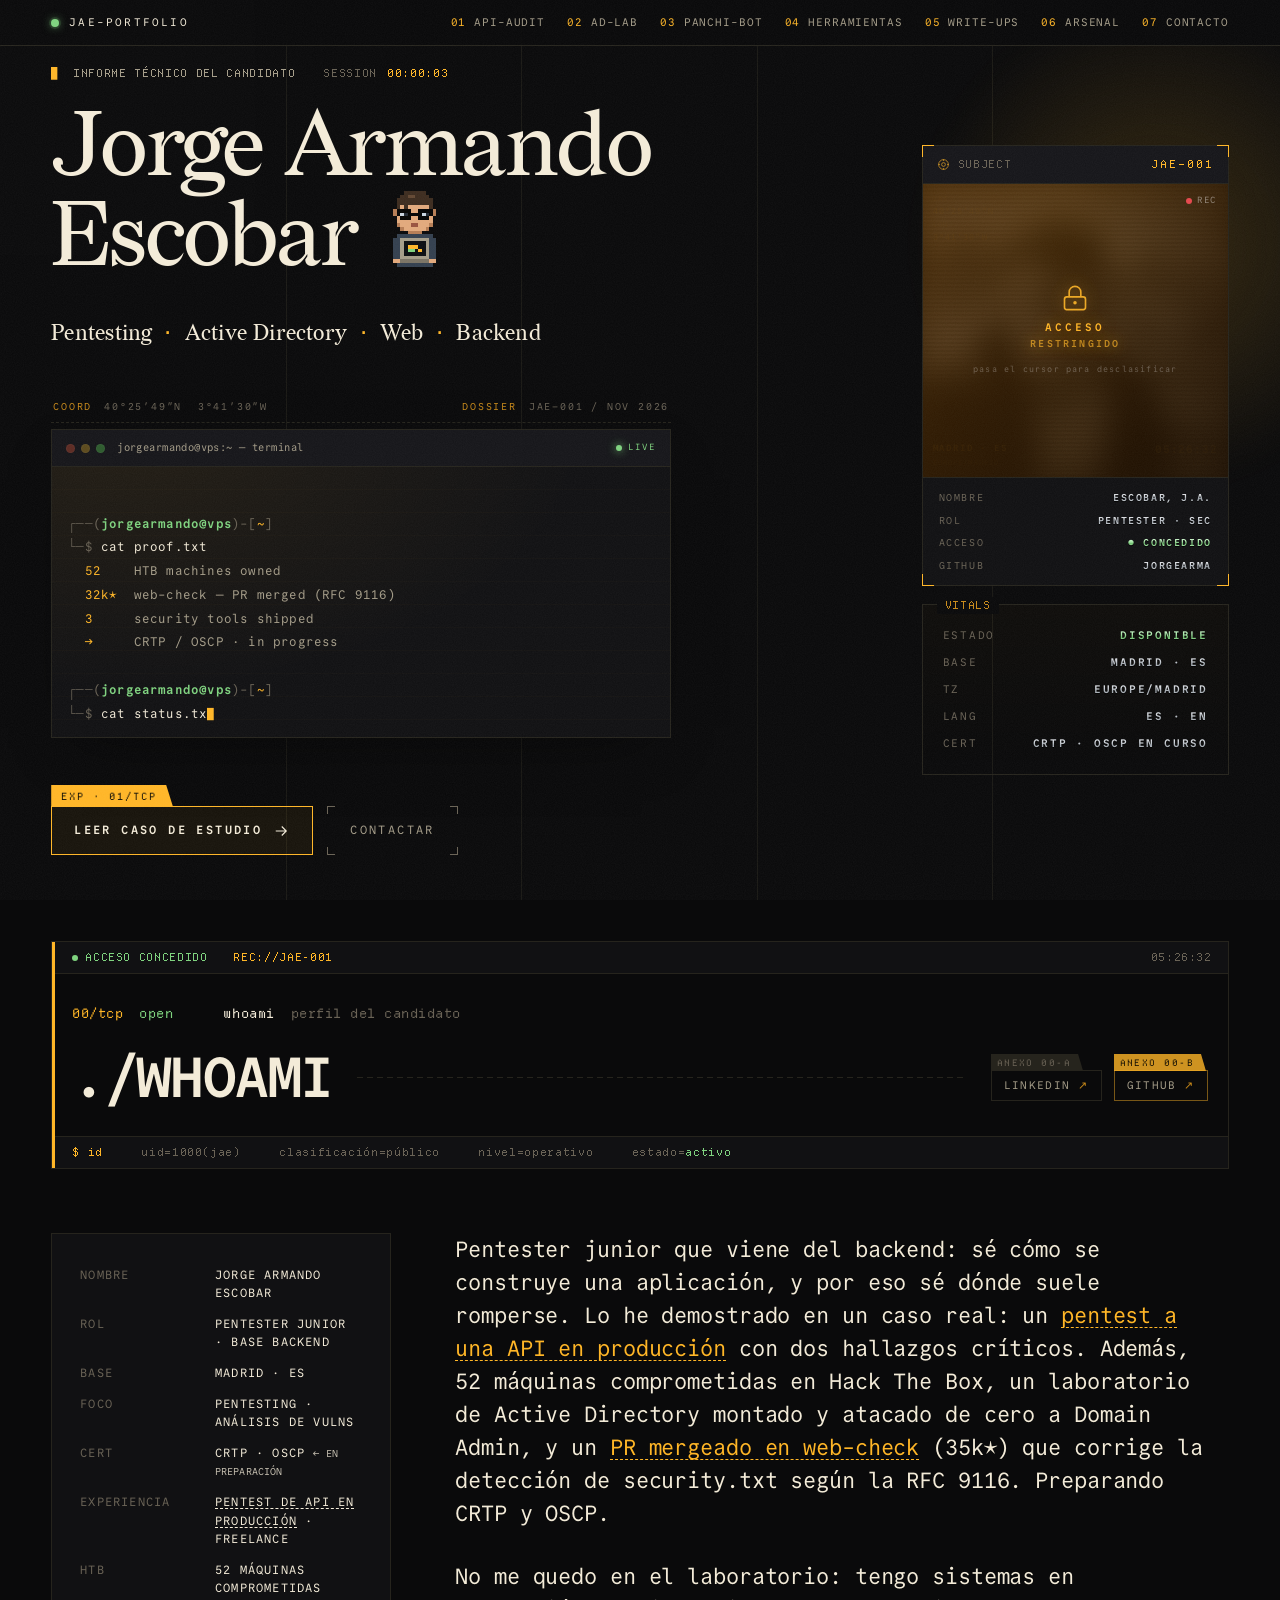
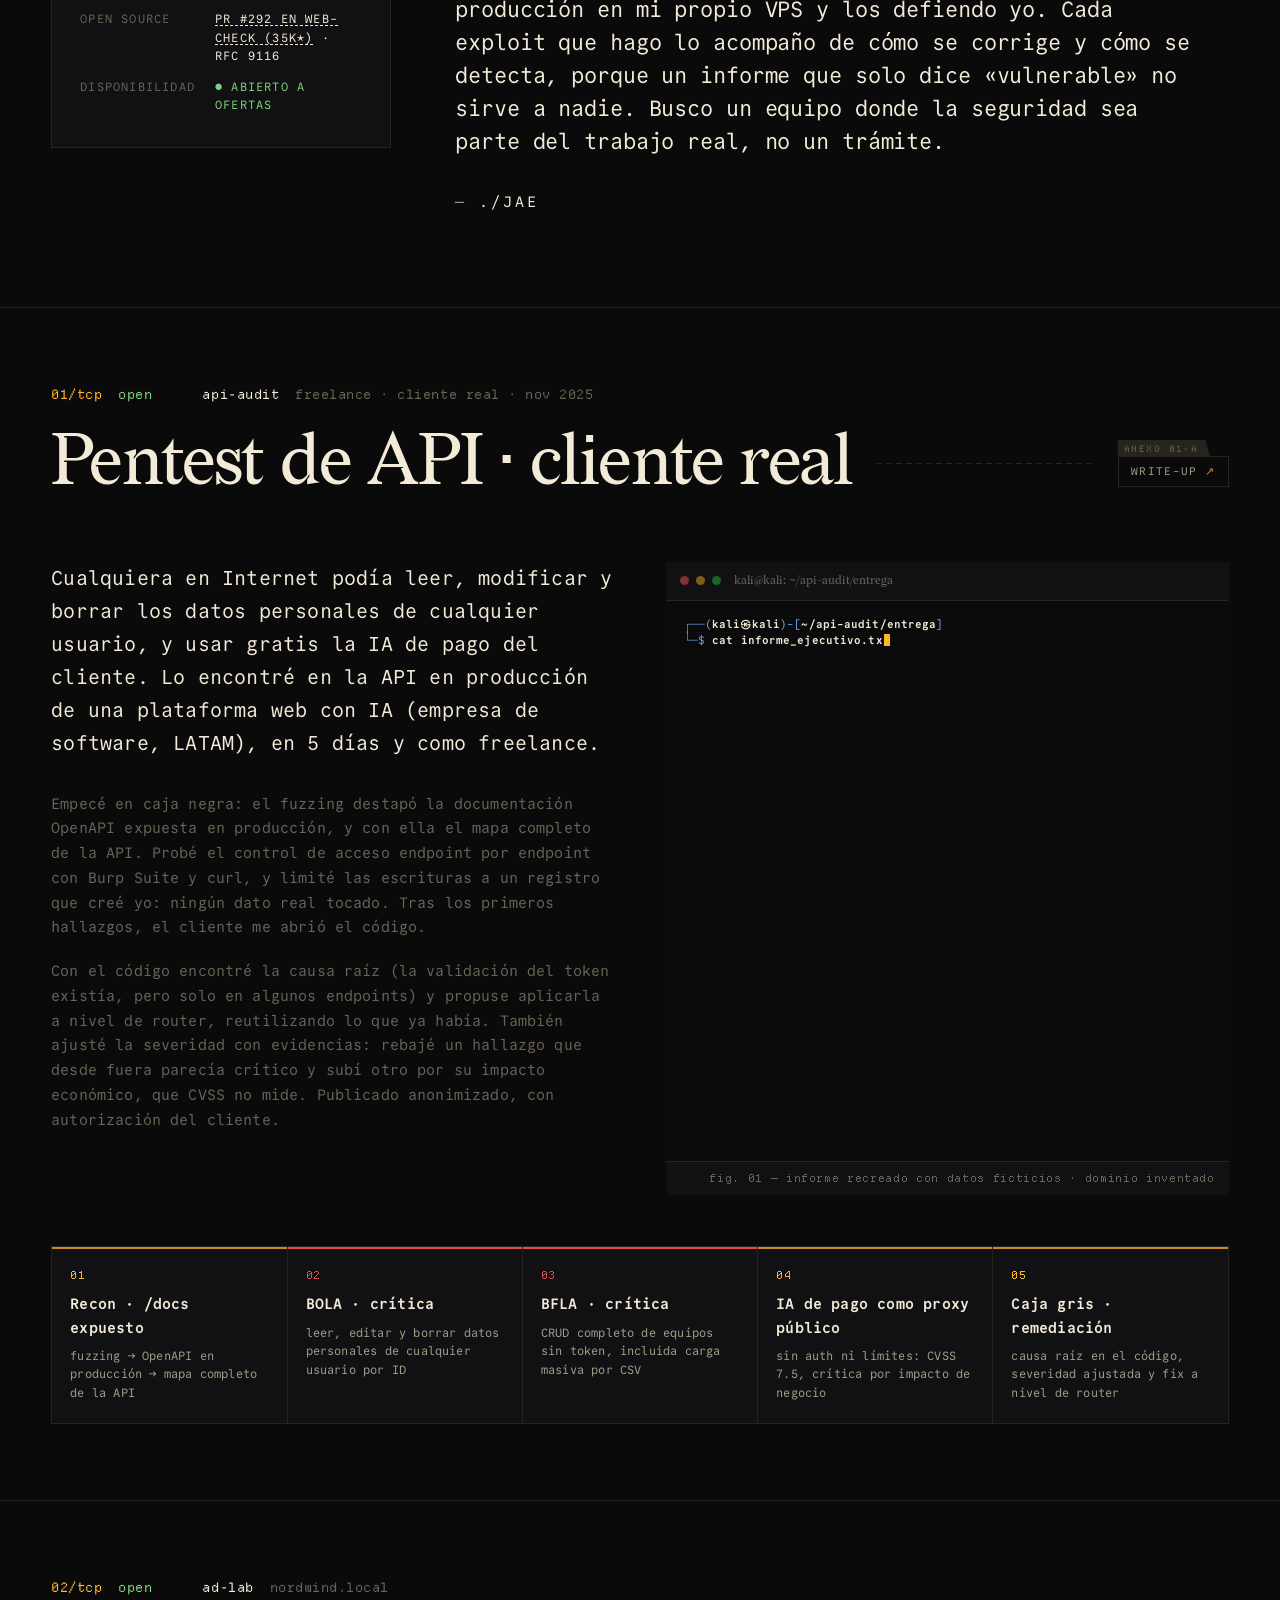
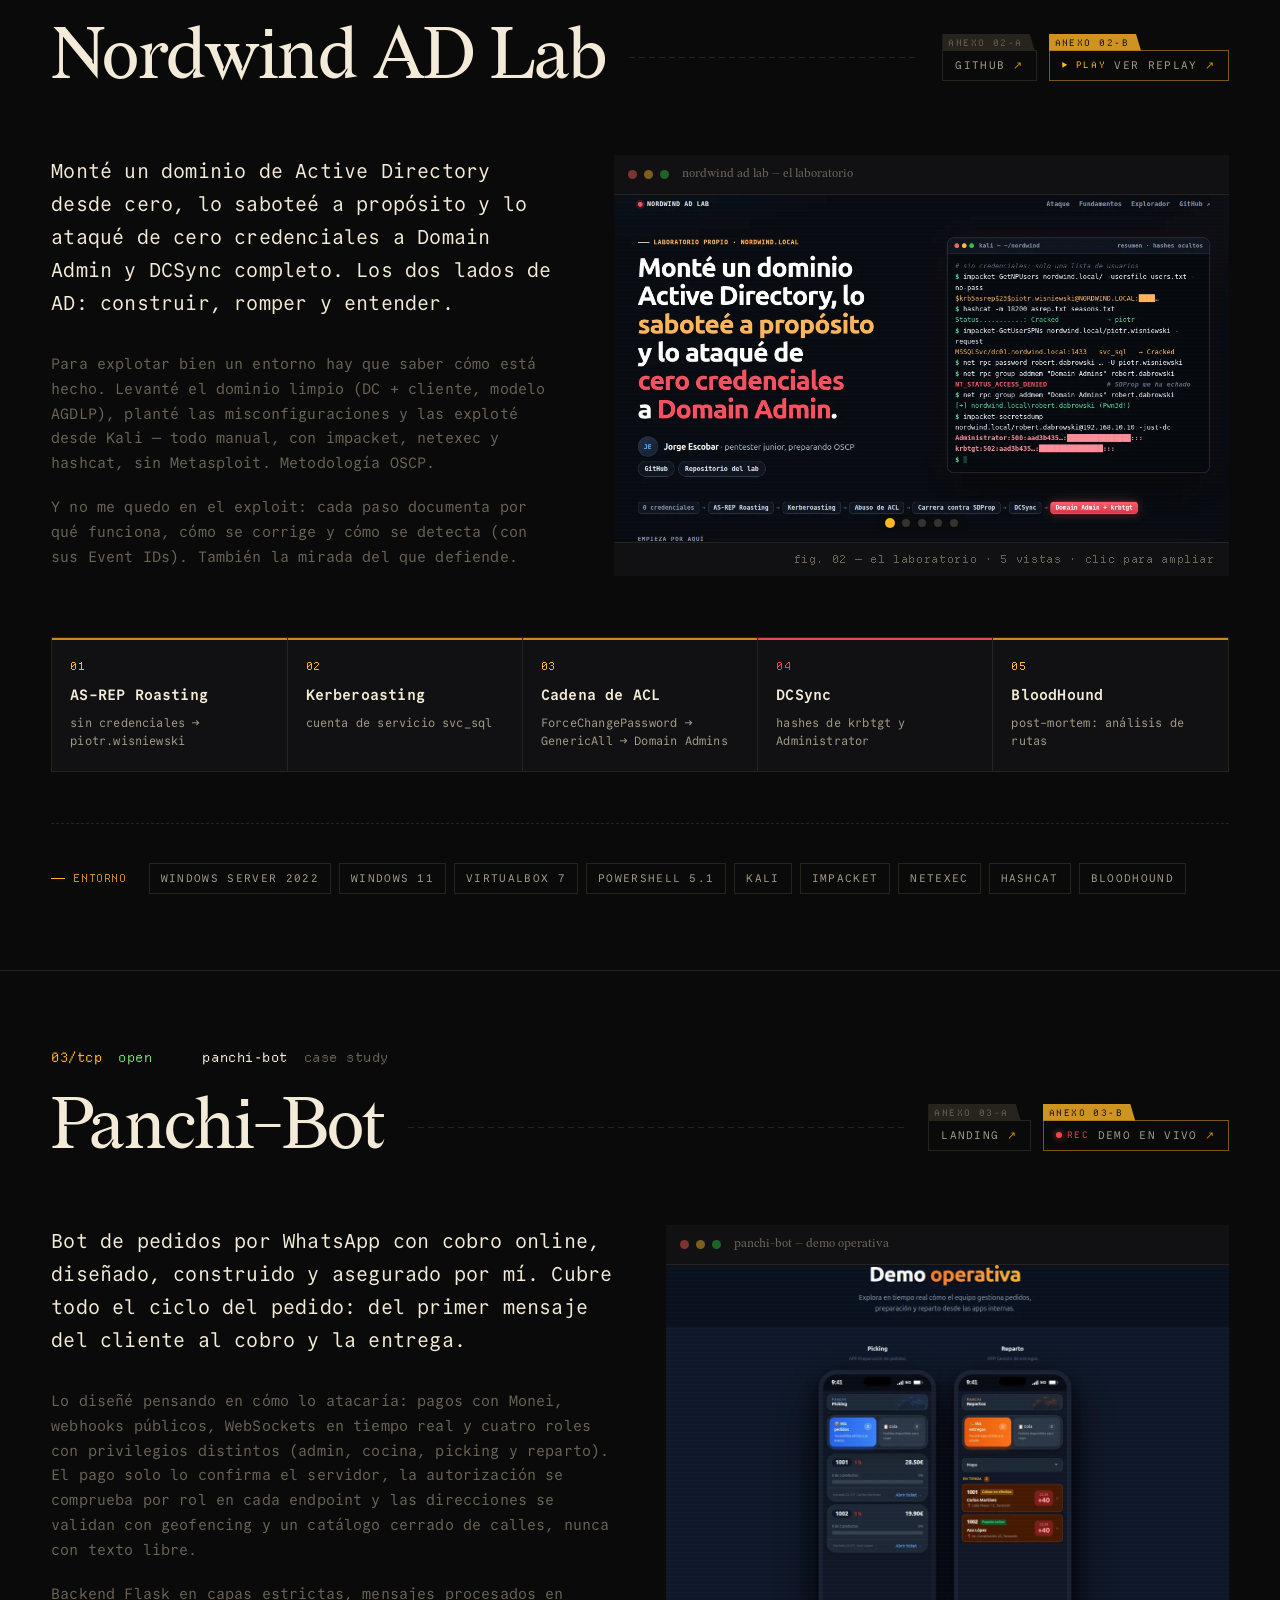
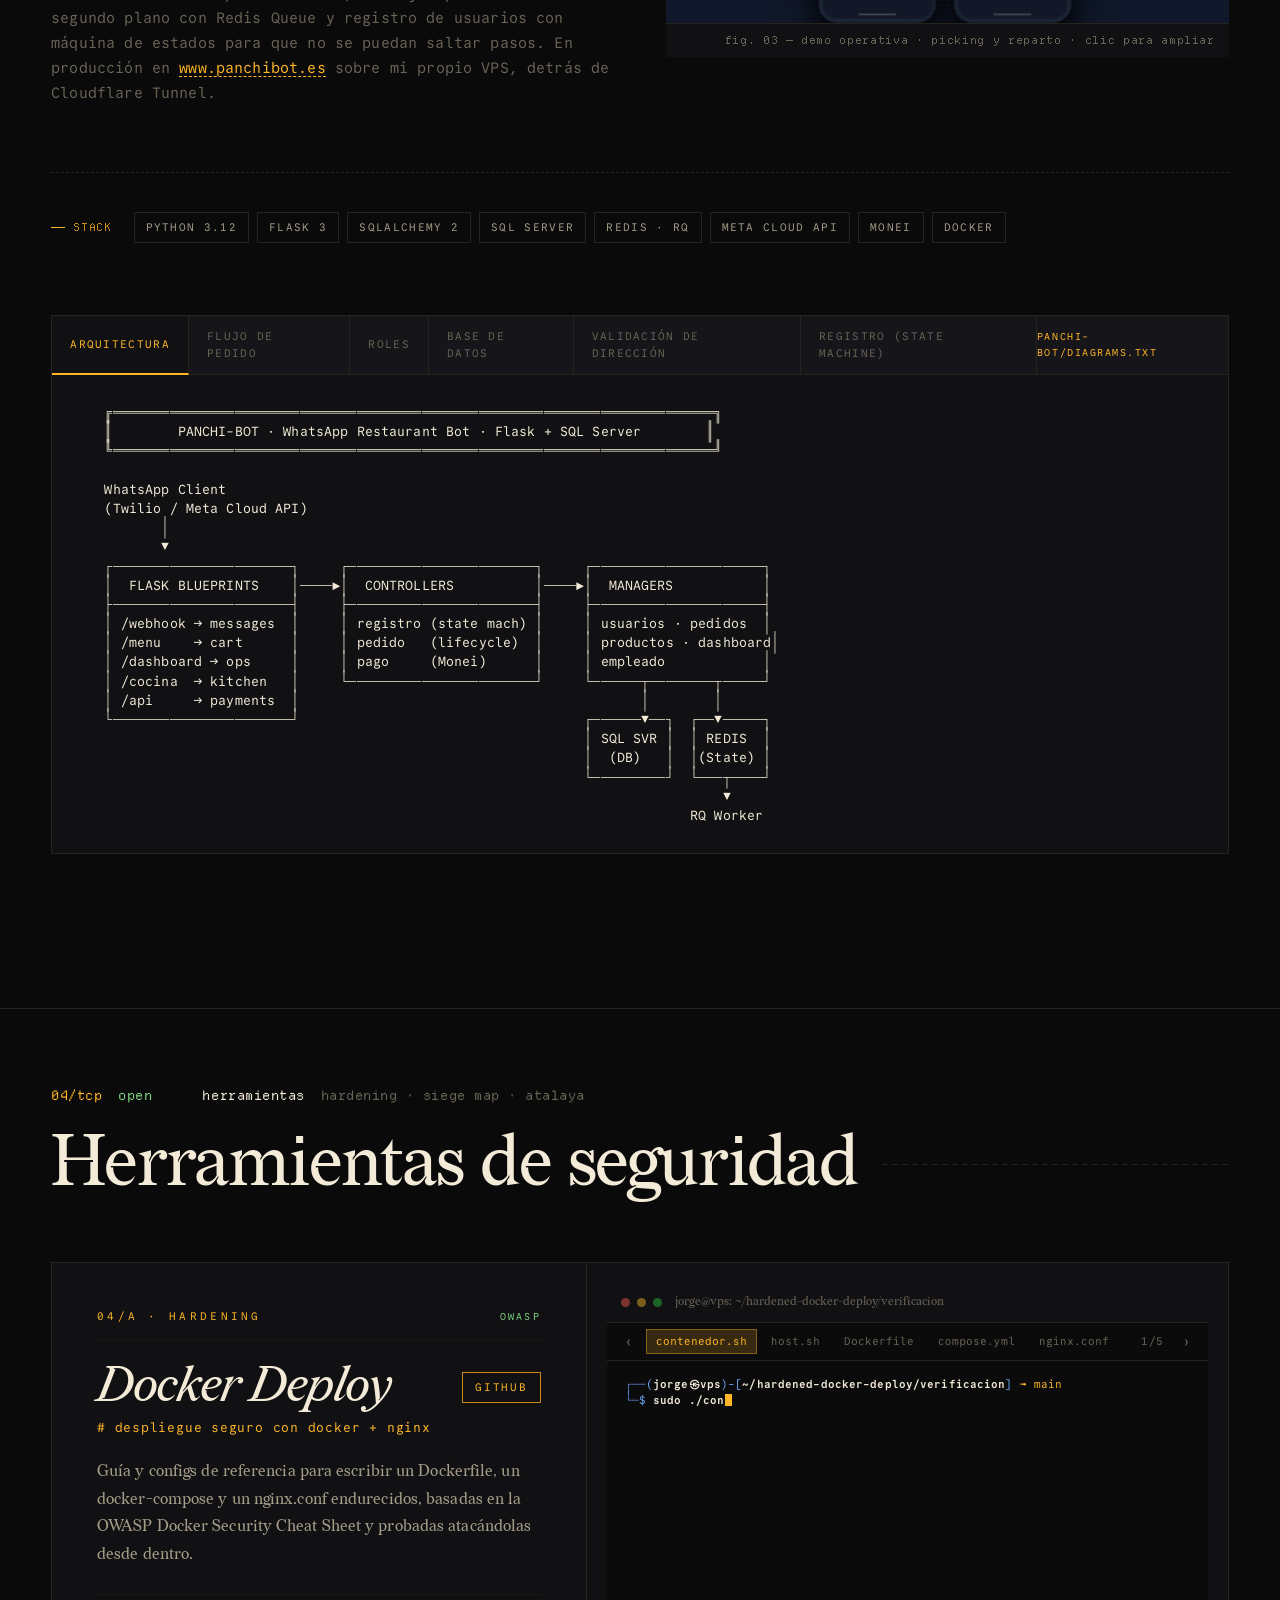
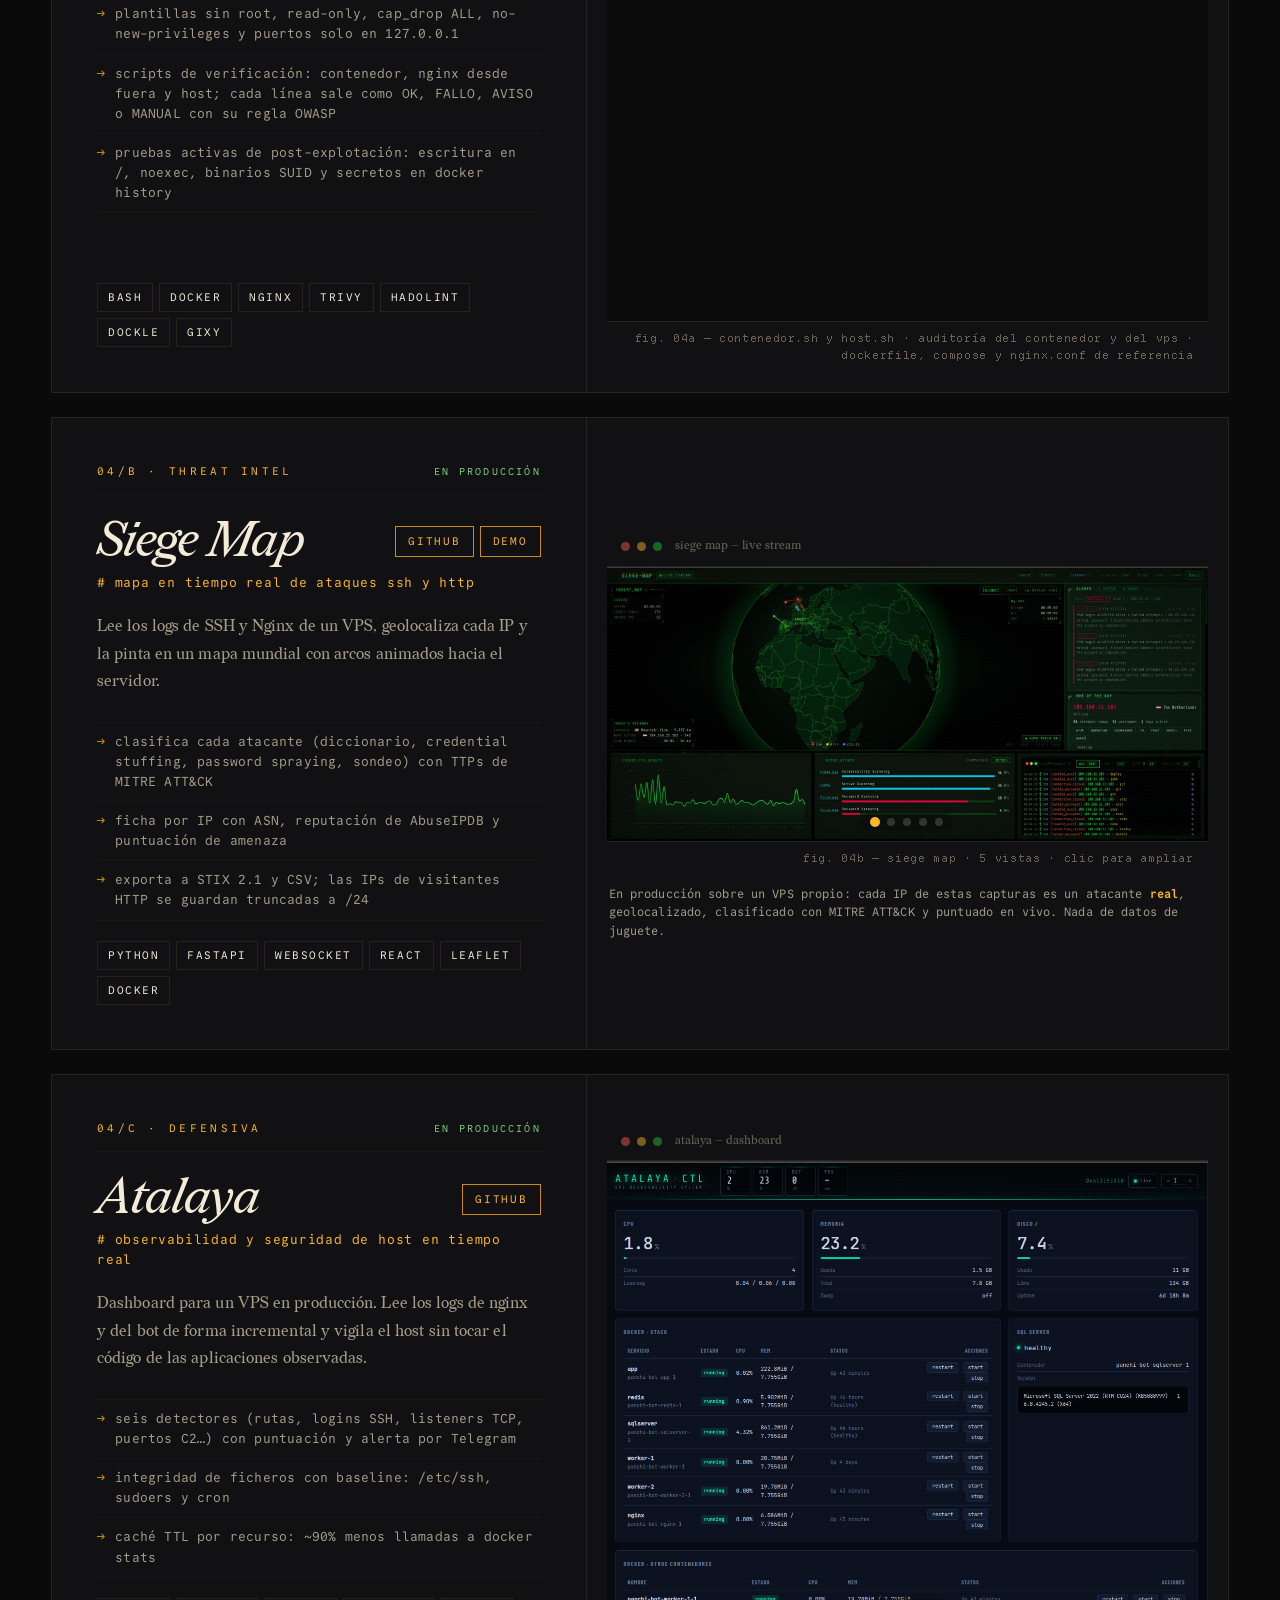
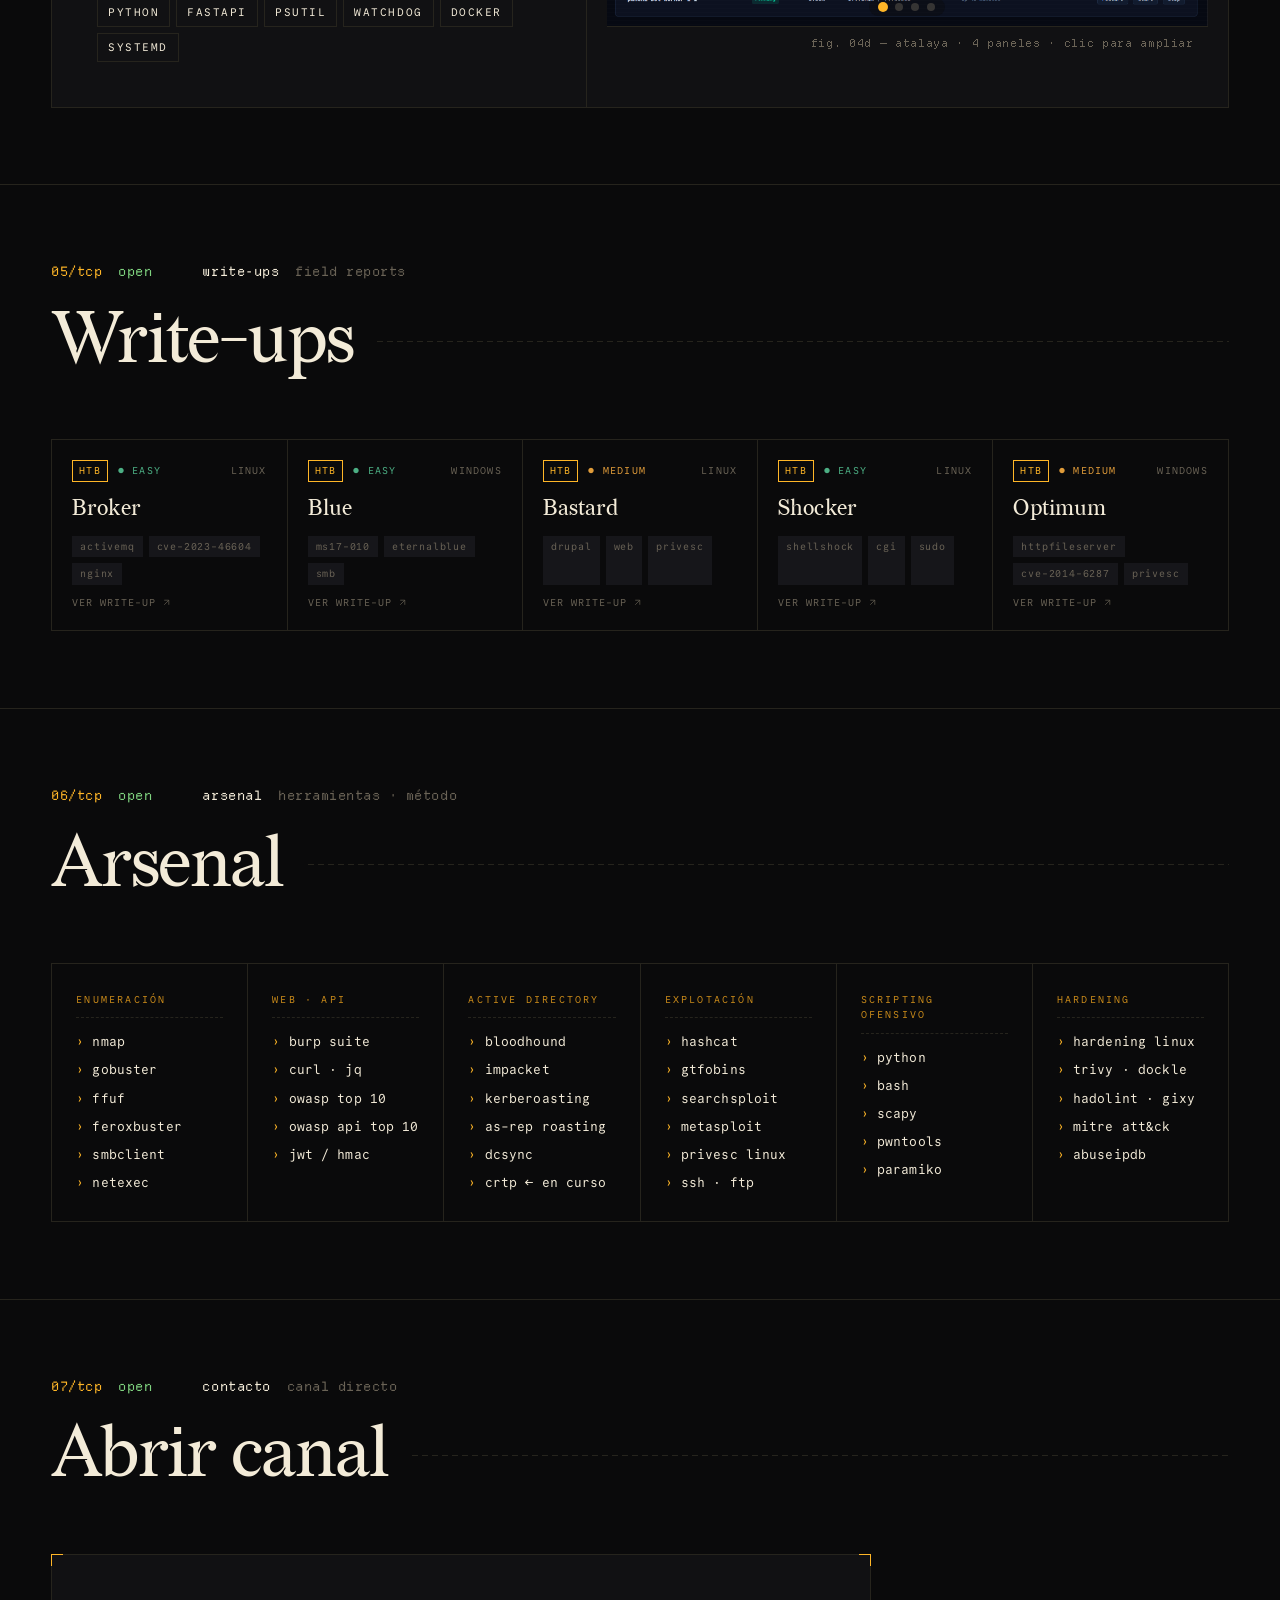
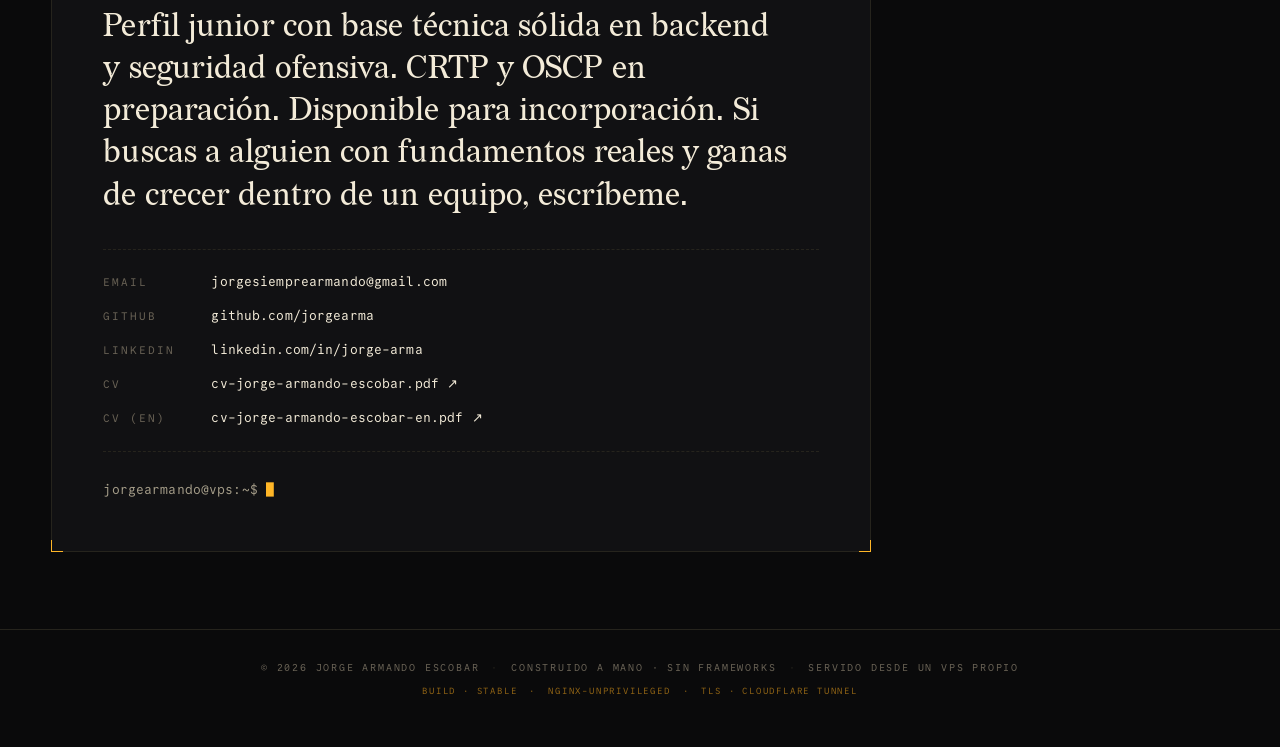
==== commit e0b0a031: "dibujo pixel" ====
--- a/index.html
+++ b/index.html
@@ -65,7 +65,7 @@
           <img src="assets/yo.jpeg" alt="" />
         </div>
         <span class="hero__first">Jorge&nbsp;Armando</span>
-        <span class="hero__last">Escobar<em class="hero__stop">.</em></span>
+        <span class="hero__last">Escobar<em class="hero__stop">.</em><!-- pixel art: chico con gafas y portátil · colores en styles.css (.px-*) · saluda cada 10 s (.spr-*) --><svg class="hero__sprite" viewBox="0 0 18 21" shape-rendering="crispEdges" aria-hidden="true" focusable="false"><rect class="px-H" x="5" y="0" width="6" height="1"/><rect class="px-H" x="4" y="1" width="2" height="1"/><rect class="px-h" x="6" y="1" width="2" height="1"/><rect class="px-H" x="8" y="1" width="4" height="1"/><rect class="px-H" x="3" y="2" width="10" height="1"/><rect class="px-H" x="3" y="3" width="10" height="1"/><rect class="px-H" x="3" y="4" width="1" height="1"/><rect class="px-S" x="4" y="4" width="1" height="1"/><rect class="px-H" x="5" y="4" width="1" height="1"/><rect class="px-S" x="6" y="4" width="6" height="1"/><rect class="px-H" x="12" y="4" width="1" height="1"/><rect class="px-s" x="2" y="5" width="1" height="1"/><rect class="px-G" x="3" y="5" width="4" height="1"/><rect class="px-S" x="7" y="5" width="2" height="1"/><rect class="px-G" x="9" y="5" width="4" height="1"/><rect class="px-s" x="13" y="5" width="1" height="1"/><rect class="px-s" x="2" y="6" width="1" height="1"/><rect class="px-G" x="3" y="6" width="1" height="1"/><rect class="px-W" x="4" y="6" width="1" height="1"/><rect class="px-L" x="5" y="6" width="1" height="1"/><rect class="px-G" x="6" y="6" width="4" height="1"/><rect class="px-W" x="10" y="6" width="1" height="1"/><rect class="px-L" x="11" y="6" width="1" height="1"/><rect class="px-G" x="12" y="6" width="1" height="1"/><rect class="px-s" x="13" y="6" width="1" height="1"/><rect class="px-S" x="3" y="7" width="1" height="1"/><rect class="px-G" x="4" y="7" width="3" height="1"/><rect class="px-S" x="7" y="7" width="2" height="1"/><rect class="px-G" x="9" y="7" width="3" height="1"/><rect class="px-S" x="12" y="7" width="1" height="1"/><rect class="px-S" x="3" y="8" width="10" height="1"/><rect class="px-s" x="3" y="9" width="1" height="1"/><rect class="px-S" x="4" y="9" width="3" height="1"/><rect class="px-M" x="7" y="9" width="2" height="1"/><rect class="px-S" x="9" y="9" width="3" height="1"/><rect class="px-s" x="12" y="9" width="1" height="1"/><rect class="px-s" x="4" y="10" width="1" height="1"/><rect class="px-S" x="5" y="10" width="6" height="1"/><rect class="px-s" x="11" y="10" width="1" height="1"/><rect class="px-s" x="6" y="11" width="4" height="1"/><rect class="px-T" x="3" y="12" width="10" height="1"/><rect class="px-T" x="2" y="13" width="2" height="1"/><rect class="px-K" x="4" y="13" width="8" height="1"/><rect class="px-T" x="2" y="14" width="2" height="1"/><rect class="px-K" x="4" y="14" width="1" height="1"/><rect class="px-D" x="5" y="14" width="6" height="1"/><rect class="px-K" x="11" y="14" width="1" height="1"/><rect class="px-T" x="2" y="15" width="2" height="1"/><rect class="px-K" x="4" y="15" width="1" height="1"/><rect class="px-D" x="5" y="15" width="1" height="1"/><rect class="px-A" x="6" y="15" width="3" height="1"/><rect class="px-D" x="9" y="15" width="2" height="1"/><rect class="px-K" x="11" y="15" width="1" height="1"/><rect class="px-T" x="2" y="16" width="2" height="1"/><rect class="px-K" x="4" y="16" width="1" height="1"/><rect class="px-D" x="5" y="16" width="1" height="1"/><rect class="px-O" x="6" y="16" width="2" height="1"/><rect class="px-D" x="8" y="16" width="1" height="1"/><rect class="px-C" x="9" y="16" width="1" height="1"/><rect class="px-D" x="10" y="16" width="1" height="1"/><rect class="px-K" x="11" y="16" width="1" height="1"/><rect class="px-T" x="2" y="17" width="2" height="1"/><rect class="px-K" x="4" y="17" width="1" height="1"/><rect class="px-D" x="5" y="17" width="6" height="1"/><rect class="px-K" x="11" y="17" width="1" height="1"/><rect class="px-T" x="2" y="18" width="2" height="1"/><rect class="px-K" x="4" y="18" width="8" height="1"/><rect class="px-S" x="2" y="19" width="2" height="1"/><rect class="px-k" x="4" y="19" width="8" height="1"/><rect class="px-T" x="3" y="20" width="10" height="1"/><g class="spr-rest"><rect class="px-T" x="12" y="13" width="2" height="1"/><rect class="px-T" x="12" y="14" width="2" height="1"/><rect class="px-T" x="12" y="15" width="2" height="1"/><rect class="px-T" x="12" y="16" width="2" height="1"/><rect class="px-T" x="12" y="17" width="2" height="1"/><rect class="px-T" x="12" y="18" width="2" height="1"/><rect class="px-S" x="12" y="19" width="2" height="1"/></g><g class="spr-wave1"><rect class="px-S" x="14" y="6" width="2" height="1"/><rect class="px-S" x="14" y="7" width="2" height="1"/><rect class="px-S" x="14" y="8" width="2" height="1"/><rect class="px-T" x="14" y="9" width="2" height="1"/><rect class="px-T" x="14" y="10" width="2" height="1"/><rect class="px-T" x="14" y="11" width="2" height="1"/><rect class="px-T" x="13" y="12" width="2" height="1"/><rect class="px-T" x="12" y="13" width="1" height="1"/><rect class="px-T" x="12" y="14" width="1" height="1"/><rect class="px-T" x="12" y="15" width="1" height="1"/><rect class="px-T" x="12" y="16" width="1" height="1"/><rect class="px-T" x="12" y="17" width="1" height="1"/><rect class="px-T" x="12" y="18" width="1" height="1"/><rect class="px-T" x="12" y="19" width="1" height="1"/></g><g class="spr-wave2"><rect class="px-S" x="16" y="6" width="2" height="1"/><rect class="px-S" x="16" y="7" width="2" height="1"/><rect class="px-S" x="16" y="8" width="2" height="1"/><rect class="px-T" x="15" y="9" width="2" height="1"/><rect class="px-T" x="15" y="10" width="2" height="1"/><rect class="px-T" x="14" y="11" width="2" height="1"/><rect class="px-T" x="13" y="12" width="2" height="1"/><rect class="px-T" x="12" y="13" width="1" height="1"/><rect class="px-T" x="12" y="14" width="1" height="1"/><rect class="px-T" x="12" y="15" width="1" height="1"/><rect class="px-T" x="12" y="16" width="1" height="1"/><rect class="px-T" x="12" y="17" width="1" height="1"/><rect class="px-T" x="12" y="18" width="1" height="1"/><rect class="px-T" x="12" y="19" width="1" height="1"/></g></svg></span>
       </h1>
 
       <p class="hero__role">
--- a/styles.css
+++ b/styles.css
@@ -316,6 +316,42 @@
 .hero__last  { display: block; color: var(--ink); }
 .hero__last::before { content: none; }
 .hero__stop  { display: none; }
+/* pixel art tras el apellido (16×21) · colores por clase: la CSP no permite style= */
+.hero__sprite {
+  display: inline-block;
+  height: .82em;
+  width: auto;
+  aspect-ratio: 18 / 21;
+  margin-left: .32em;
+  vertical-align: -0.02em;
+}
+.px-H { fill: #3d2c1f; }   /* pelo */
+.px-h { fill: #634833; }   /* brillo del pelo */
+.px-S { fill: #e2a97c; }   /* piel */
+.px-s { fill: #b67d55; }   /* piel en sombra */
+.px-M { fill: #9a5440; }   /* boca */
+.px-G { fill: #050505; }   /* montura negra */
+.px-L { fill: #222a35; }   /* cristal */
+.px-W { fill: #c9d4e0; }   /* reflejo */
+.px-T { fill: #34404f; }   /* sudadera */
+.px-K { fill: #a59d89; }   /* tapa del portátil */
+.px-k { fill: #7b7465; }   /* base del portátil */
+.px-D { fill: #0d0f12; }   /* pantalla */
+.px-A { fill: var(--amber); }
+.px-O { fill: var(--ok); }
+.px-C { fill: var(--amber); animation: term-blink 1s steps(1) infinite; }   /* cursor */
+/* saludo cada 10 s: 1,5 s agitando la mano (2 fotogramas × 2) y vuelve a sujetar el portátil */
+.spr-wave1, .spr-wave2 { opacity: 0; }
+.spr-rest, .spr-wave1, .spr-wave2 { animation: 10s step-end 2s infinite; }
+.spr-rest  { animation-name: spr-rest; }
+.spr-wave1 { animation-name: spr-wave1; }
+.spr-wave2 { animation-name: spr-wave2; }
+@keyframes spr-rest  { 0% { opacity: 0; } 15% { opacity: 1; } 100% { opacity: 1; } }
+@keyframes spr-wave1 { 0% { opacity: 1; } 3.75% { opacity: 0; } 7.5% { opacity: 1; } 11.25% { opacity: 0; } 100% { opacity: 0; } }
+@keyframes spr-wave2 { 0% { opacity: 0; } 3.75% { opacity: 1; } 7.5% { opacity: 0; } 11.25% { opacity: 1; } 15% { opacity: 0; } 100% { opacity: 0; } }
+@media (prefers-reduced-motion: reduce) {
+  .px-C, .spr-rest, .spr-wave1, .spr-wave2 { animation: none; }
+}
 /* mini dossier junto al nombre: oculto en desktop */
 .hero__name-dossier { display: none; }
 
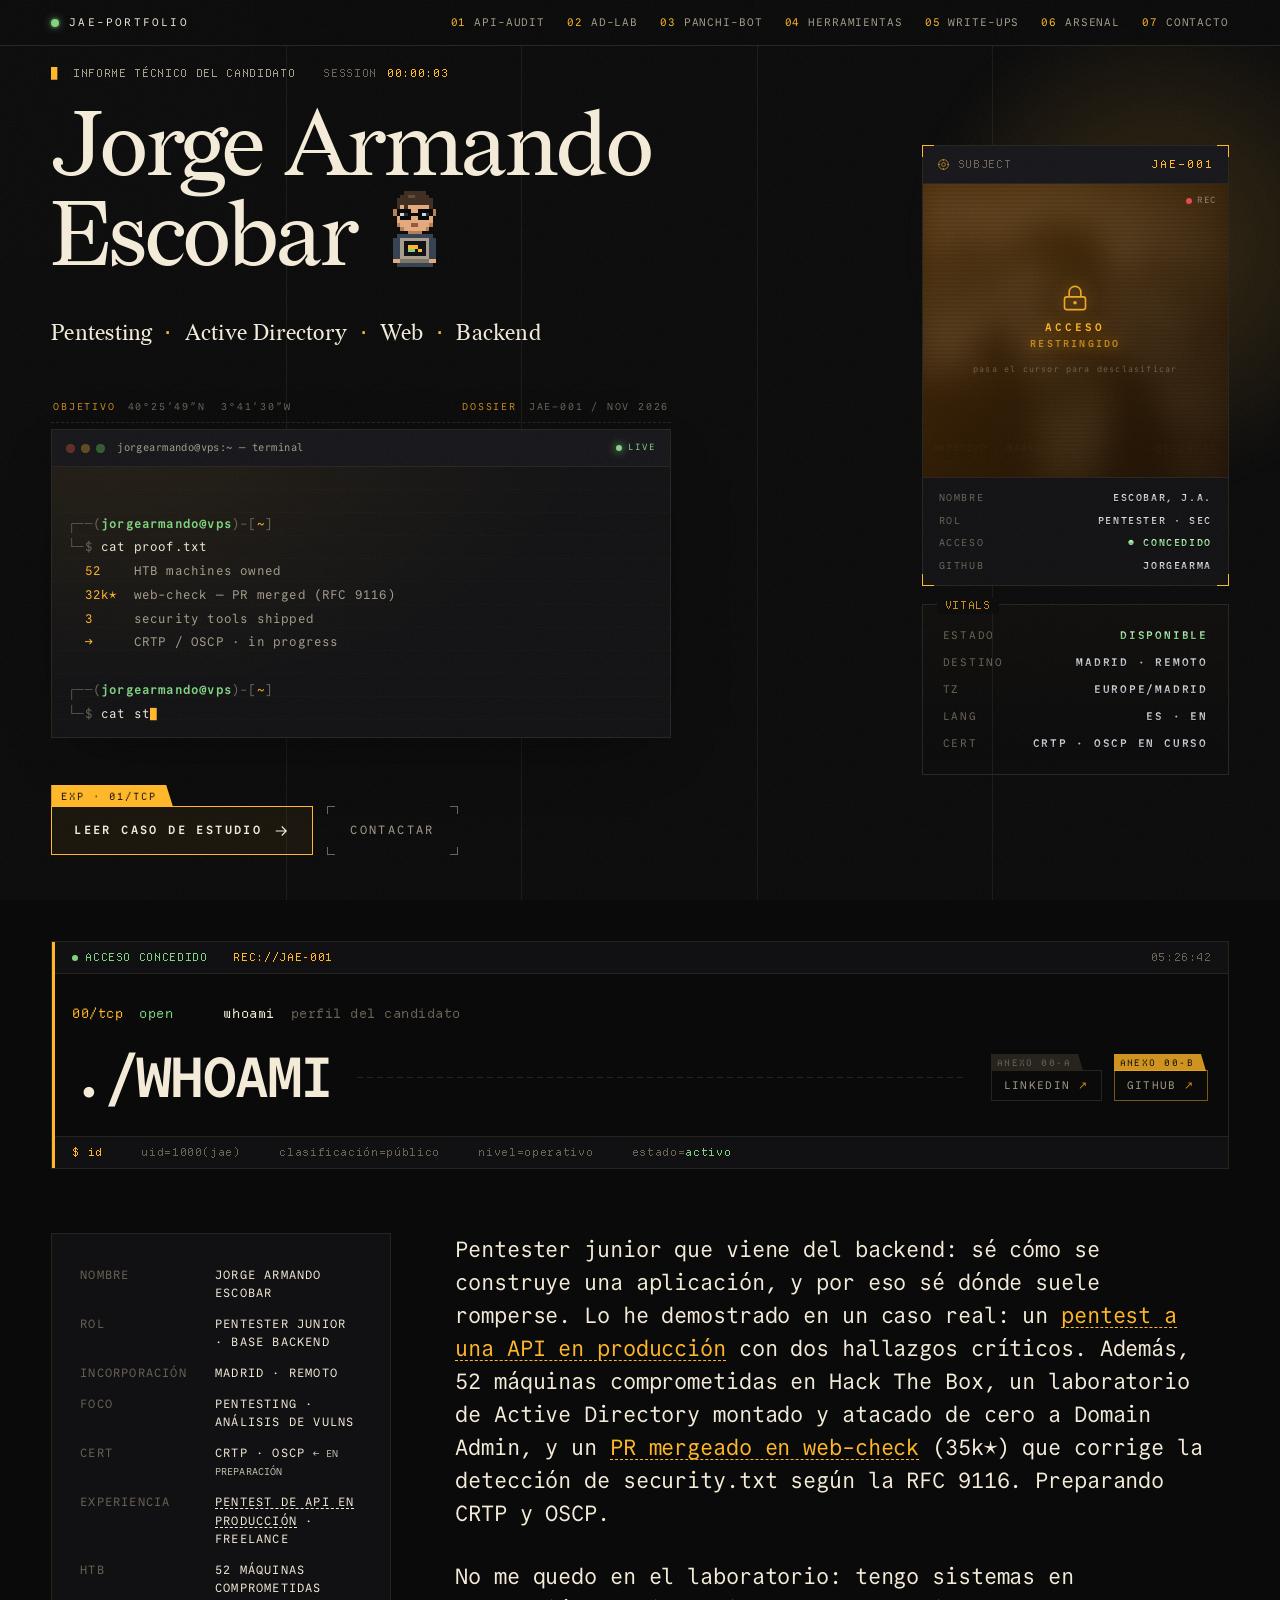
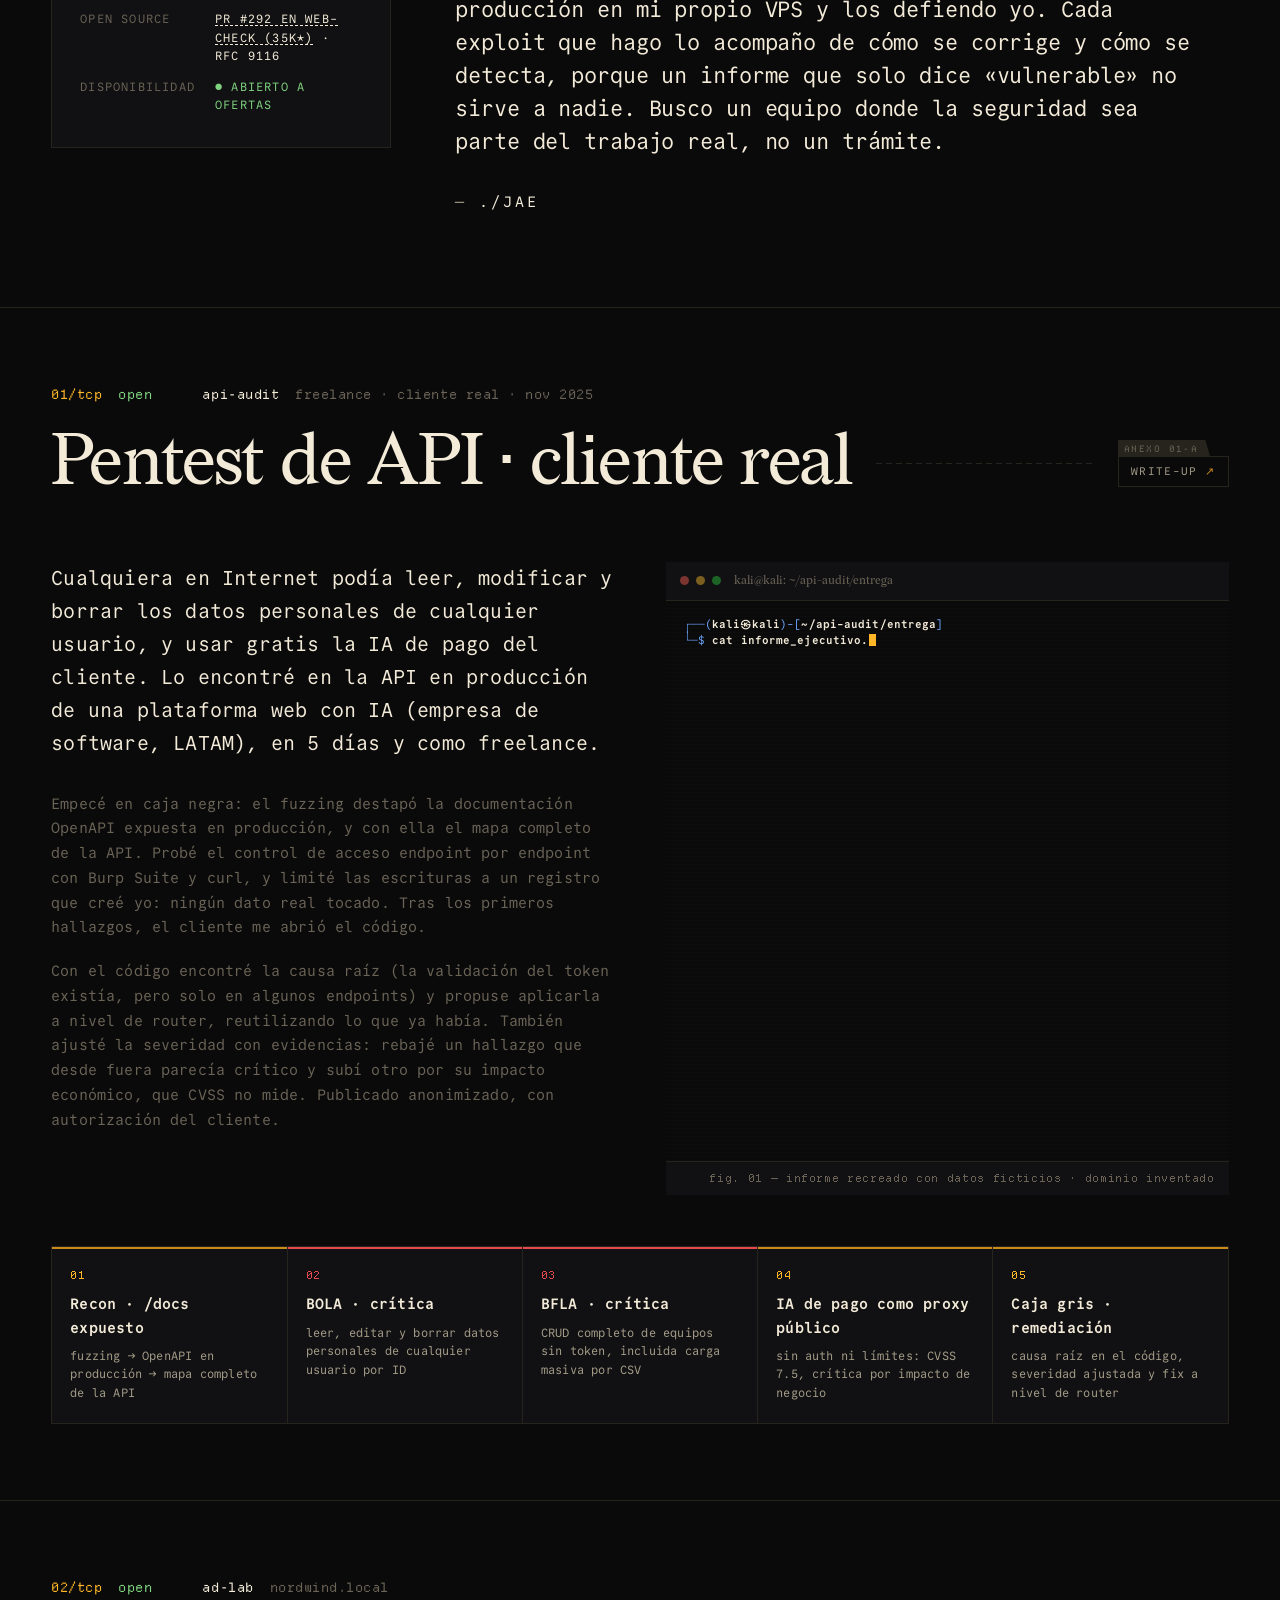
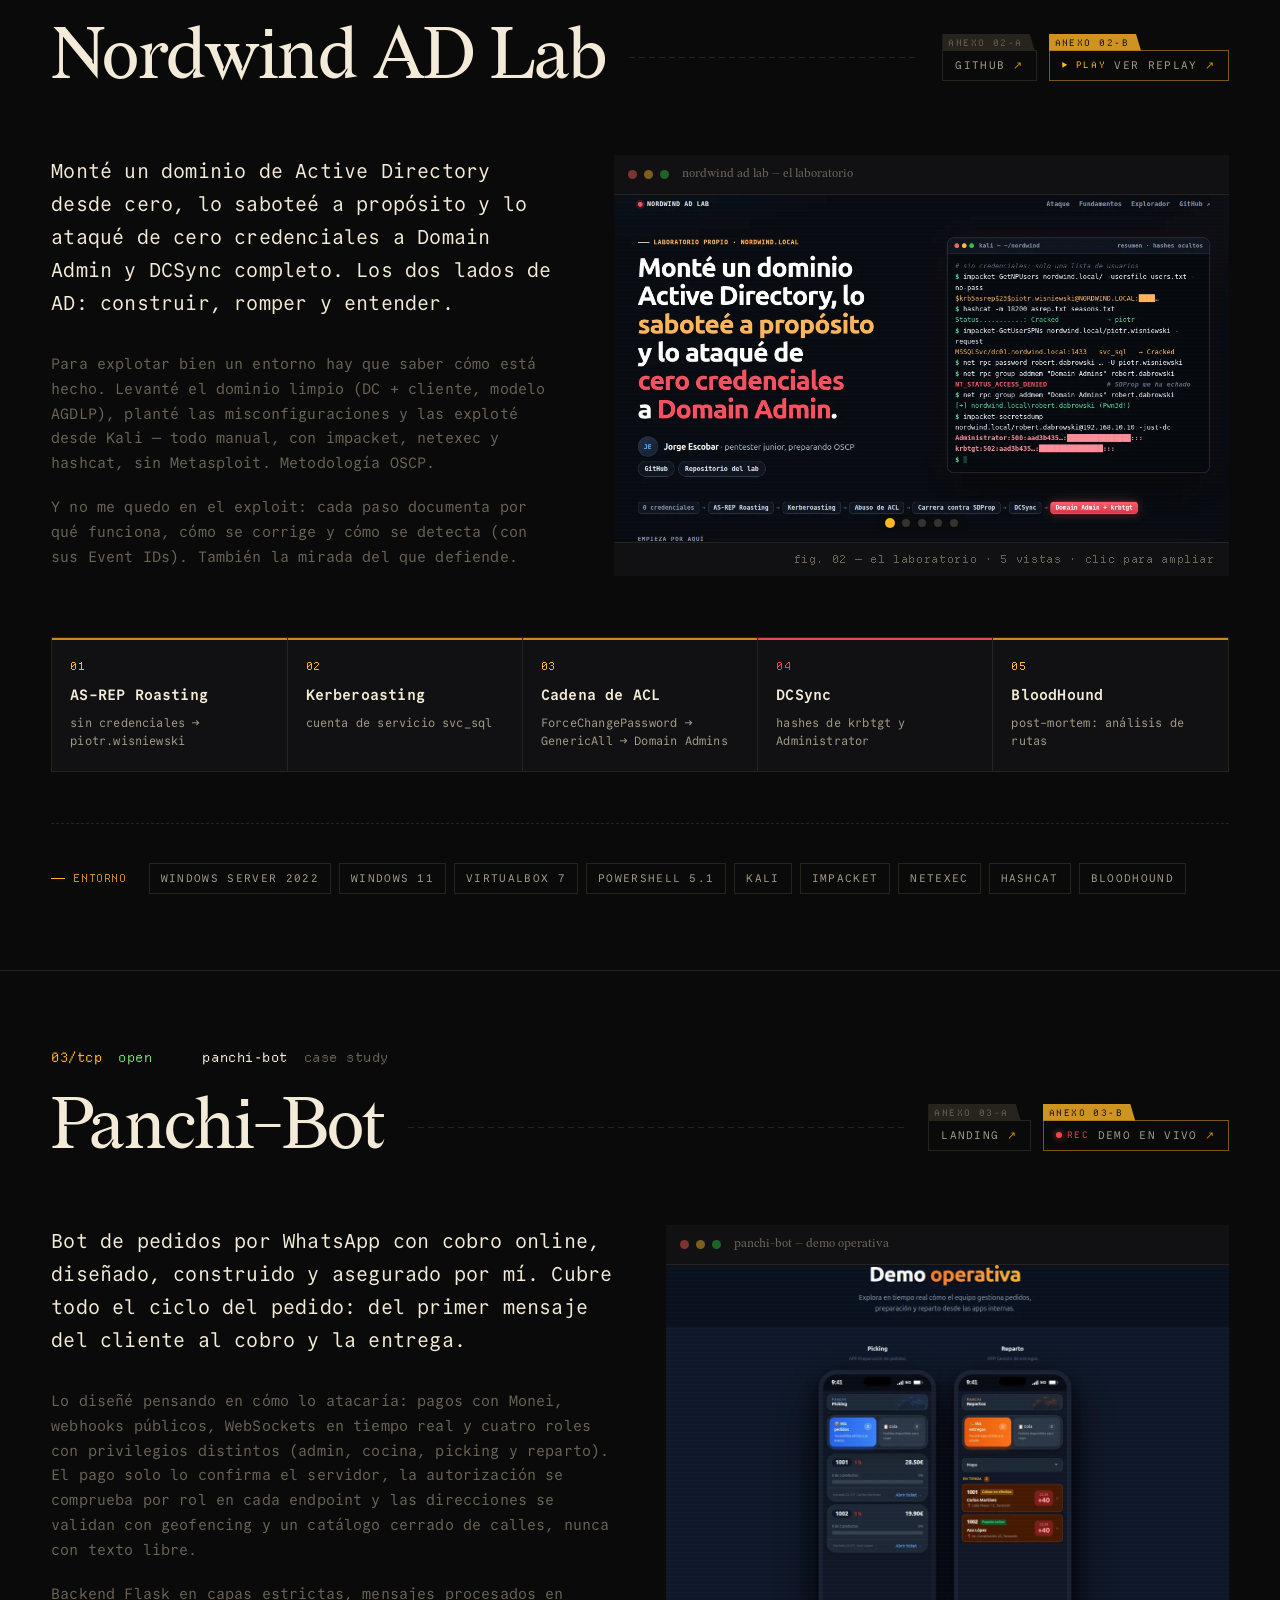
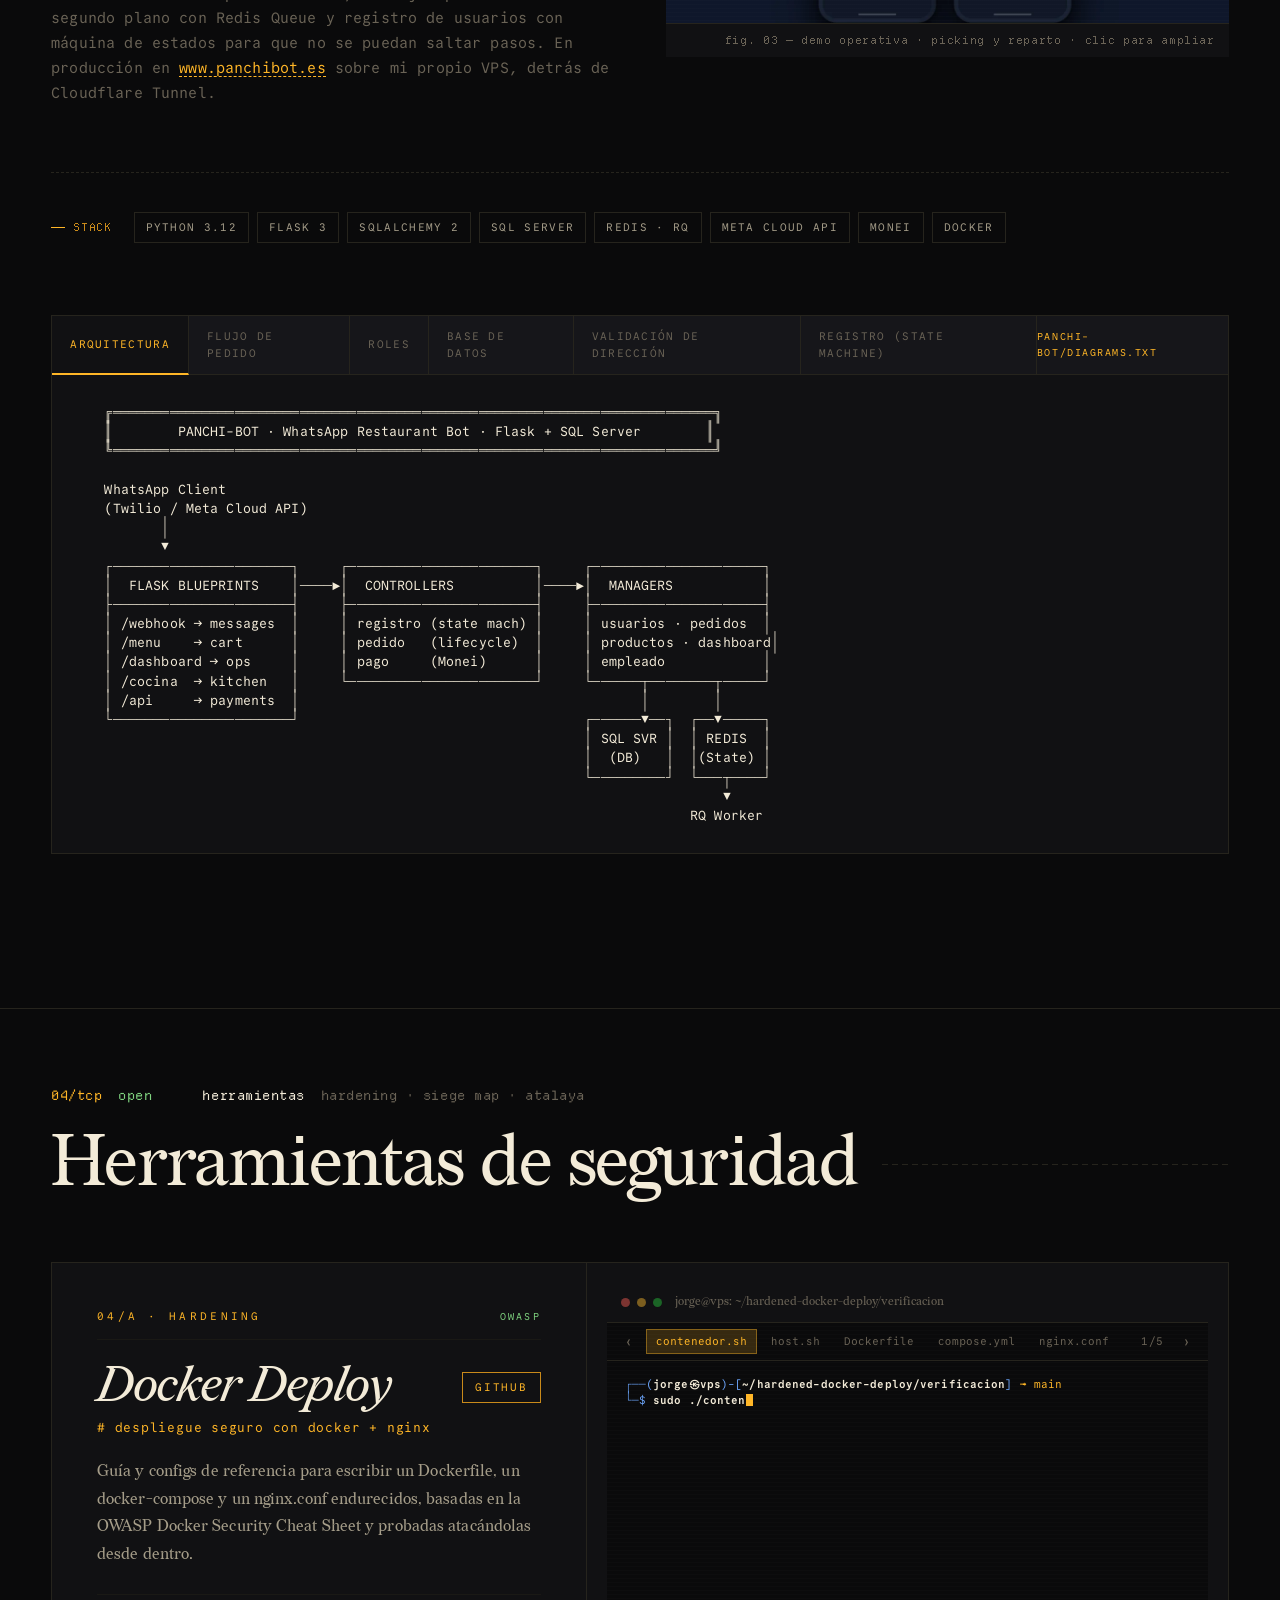
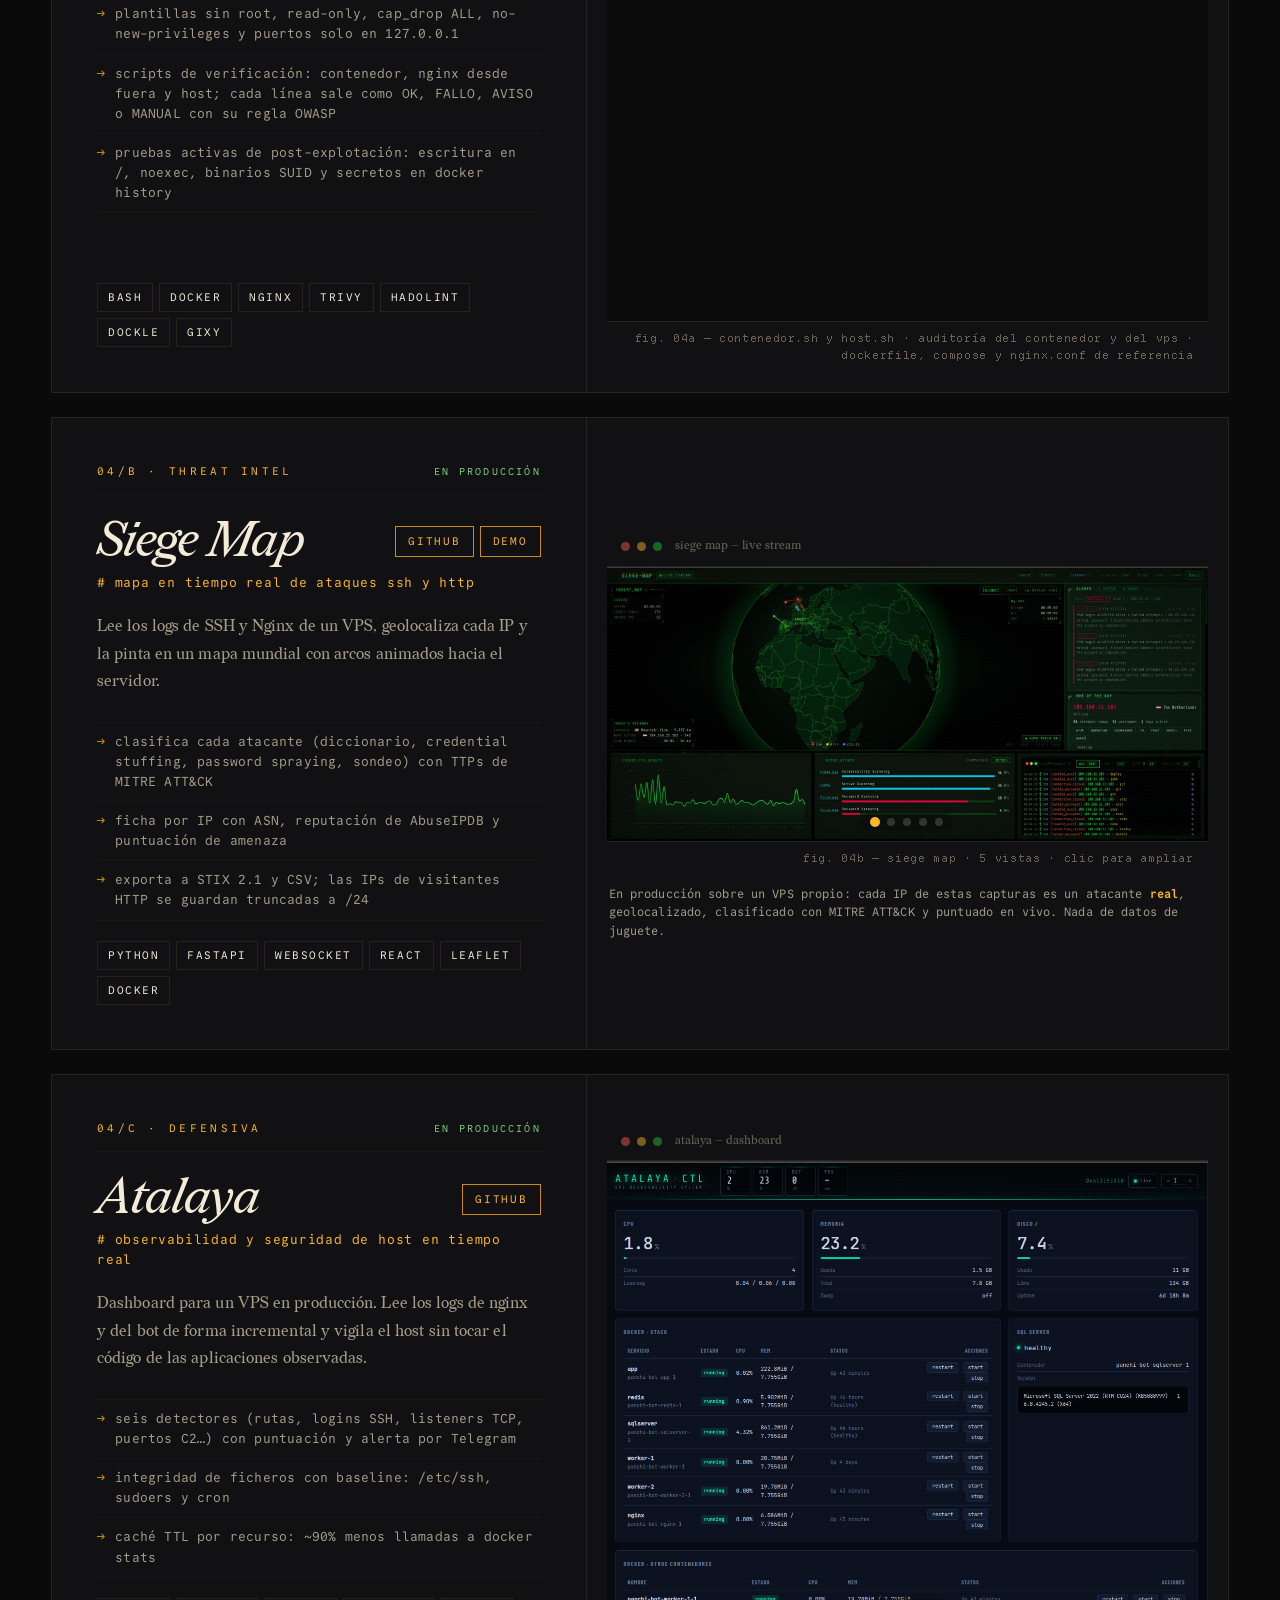
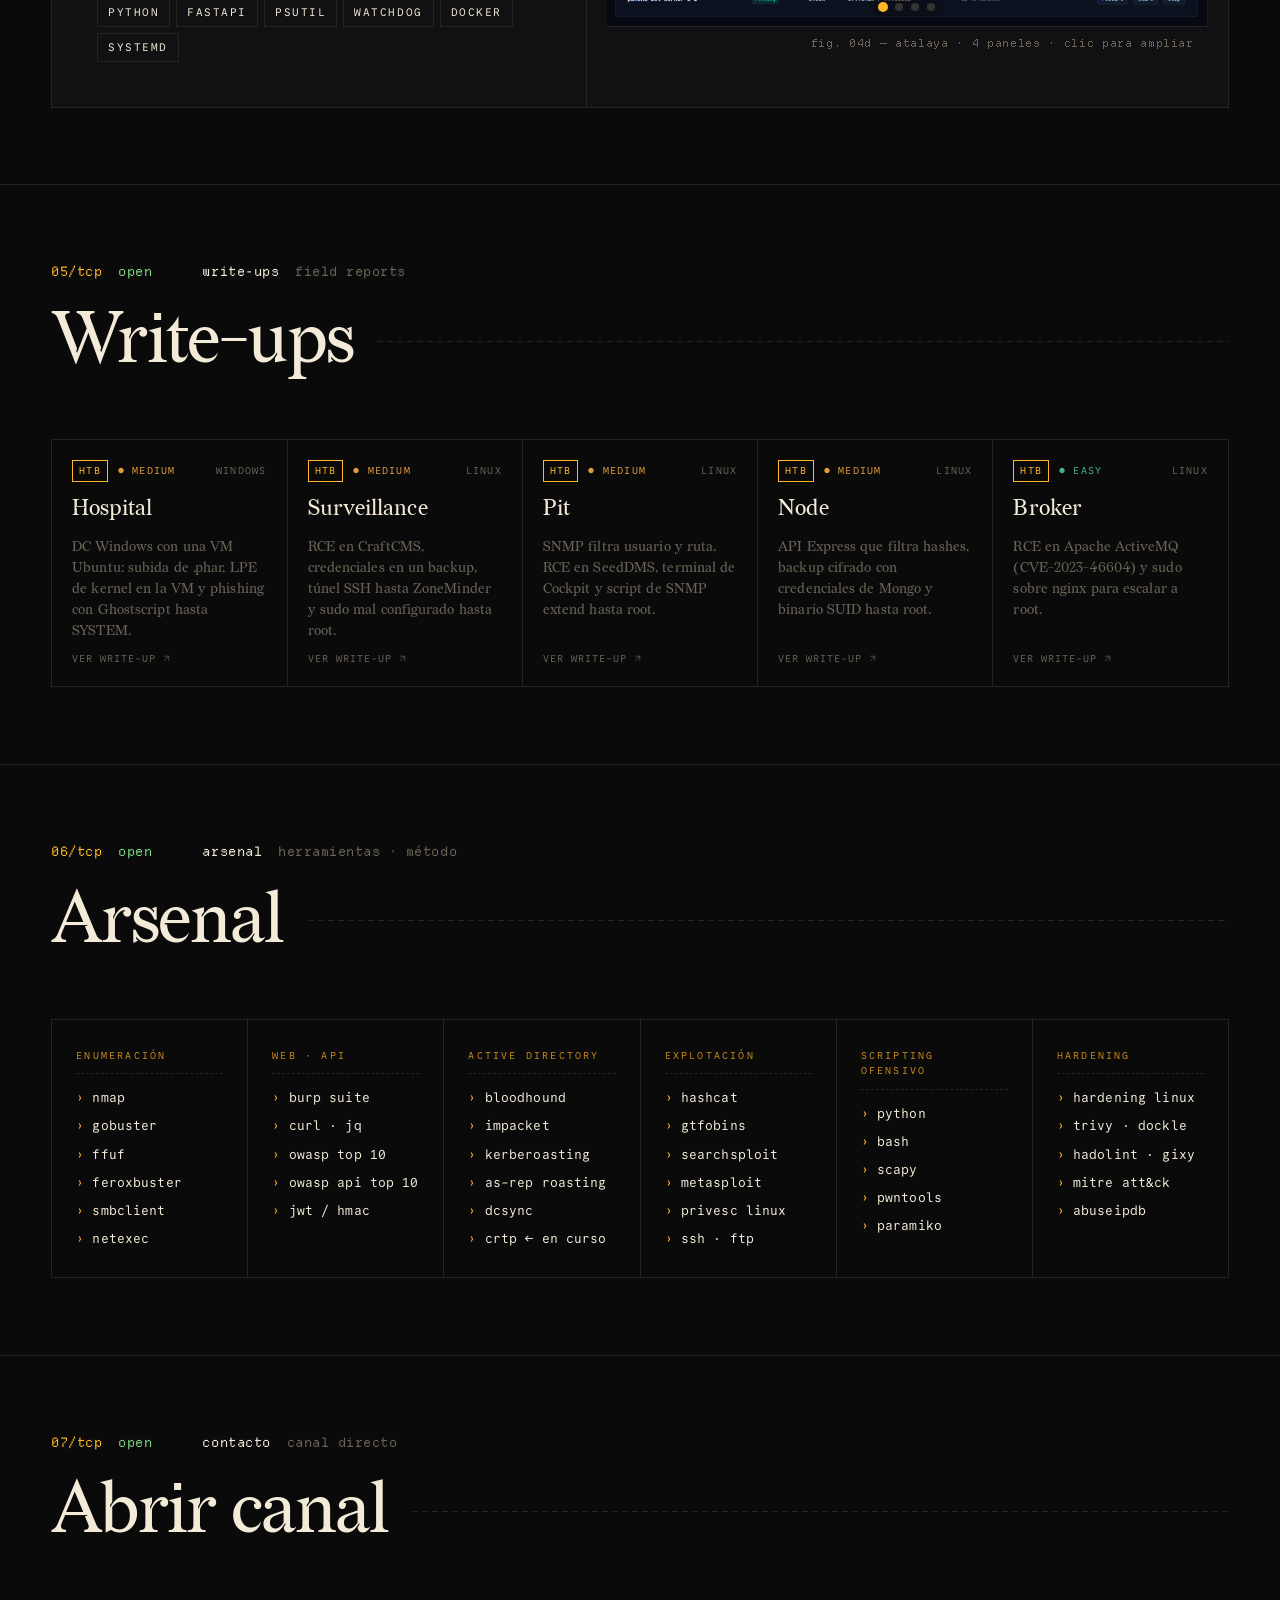
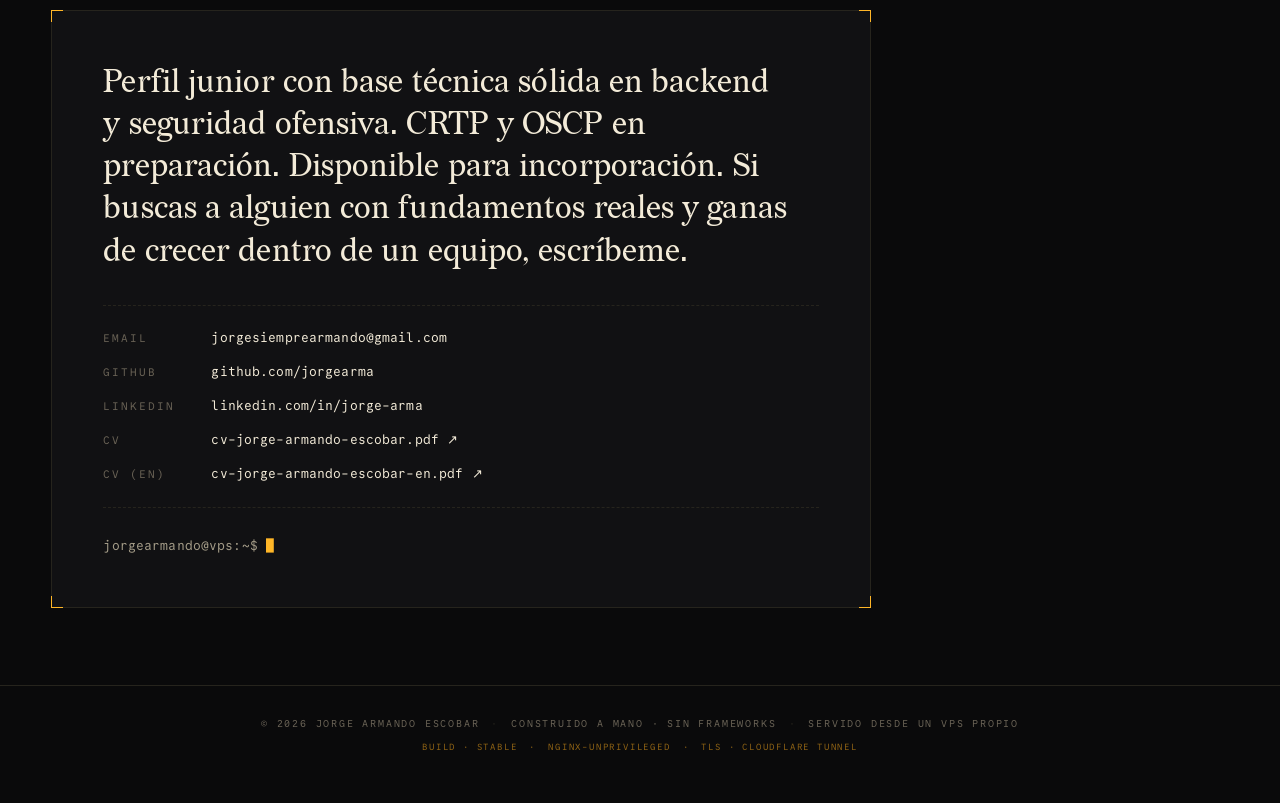
==== commit 6aaa764d: "fallas menores" ====
--- a/index.html
+++ b/index.html
@@ -4,20 +4,20 @@
   <meta charset="utf-8" />
   <meta name="viewport" content="width=device-width, initial-scale=1, viewport-fit=cover" />
   <meta name="color-scheme" content="dark" />
-  <title>Jorge Armando Escobar · Backend / Sistemas / Seguridad</title>
-  <meta name="description" content="Especialista en seguridad ofensiva con base técnica en backend, Linux e infraestructura. Nordwind AD Lab · Panchi-Bot · Siege Map. CRTP y OSCP en preparación." />
+  <title>Jorge Armando Escobar · Pentester junior · AD / Web</title>
+  <meta name="description" content="Pentester junior con base en backend, Linux e infraestructura. Pentest de API a cliente real · Nordwind AD Lab (cero → Domain Admin) · Siege Map. CRTP y OSCP en preparación." />
 
   <!-- Open Graph — preview en LinkedIn, WhatsApp, Twitter -->
   <meta property="og:type"        content="website" />
   <meta property="og:url"         content="https://jorgearmandoescobar.com/" />
-  <meta property="og:title"       content="Jorge Armando Escobar · Backend / Pentesting" />
-  <meta property="og:description" content="Especialista en seguridad ofensiva con base técnica en backend, Linux e infraestructura. Nordwind AD Lab · Panchi-Bot · Siege Map. CRTP y OSCP en preparación." />
-  <meta property="og:image"       content="https://jorgearmandoescobar.com/assets/og-cover-v2.png" />
+  <meta property="og:title"       content="Jorge Armando Escobar · Pentester junior · AD / Web" />
+  <meta property="og:description" content="Pentester junior con base en backend, Linux e infraestructura. Pentest de API a cliente real · Nordwind AD Lab (cero → Domain Admin) · Siege Map. CRTP y OSCP en preparación." />
+  <meta property="og:image"       content="https://jorgearmandoescobar.com/assets/og-cover-v3.png" />
   <meta property="og:image:width"  content="1200" />
   <meta property="og:image:height" content="630" />
   <meta property="og:locale"      content="es_ES" />
   <meta name="twitter:card"        content="summary_large_image" />
-  <meta name="twitter:image"       content="https://jorgearmandoescobar.com/assets/og-cover-v2.png" />
+  <meta name="twitter:image"       content="https://jorgearmandoescobar.com/assets/og-cover-v3.png" />
 
   <!-- fuentes servidas desde el mismo VPS · styles.css contiene los @font-face -->
   <link rel="icon" href="assets/favicon.svg" type="image/svg+xml" />
@@ -80,7 +80,7 @@
 
       <div class="hero__meta mono">
         <div class="hero__coord">
-          <span class="hero__coord-label">COORD</span>
+          <span class="hero__coord-label">OBJETIVO</span>
           <span>40°25′49″N&nbsp;&nbsp;3°41′30″W</span>
         </div>
         <div class="hero__stamp">
@@ -169,7 +169,7 @@
               <span class="dossier__hud-lbl">LON</span><span class="dossier__hud-val">3°41′30″W</span>
             </div>
             <div class="dossier__hud-bl">
-              <span class="dossier__hud-loc">MADRID · ES</span>
+              <span class="dossier__hud-loc">OBJETIVO · MADRID</span>
               <span class="dossier__hud-subloc">Europe/Madrid</span>
             </div>
             <div class="dossier__hud-br">
@@ -198,7 +198,7 @@
 
       <div class="hero__side mono" aria-hidden="true">
         <div class="hero__side-row"><span>ESTADO</span><span class="metal metal--ok">disponible</span></div>
-        <div class="hero__side-row"><span>BASE</span><span class="metal">Madrid · ES</span></div>
+        <div class="hero__side-row"><span>DESTINO</span><span class="metal">Madrid · remoto</span></div>
         <div class="hero__side-row"><span>TZ</span><span class="metal">Europe/Madrid</span></div>
         <div class="hero__side-row"><span>LANG</span><span class="metal">es · en</span></div>
         <div class="hero__side-row"><span>CERT</span><span class="metal">CRTP · OSCP en curso</span></div>
@@ -251,7 +251,7 @@
         <dl class="mono whoami__dl">
           <dt>nombre</dt><dd>jorge armando escobar</dd>
           <dt>rol</dt><dd>pentester junior · base backend</dd>
-          <dt>base</dt><dd>madrid · es</dd>
+          <dt>incorporación</dt><dd>madrid · remoto</dd>
           <dt>foco</dt><dd>pentesting · análisis de vulns</dd>
           <dt>cert</dt><dd>crtp · oscp <span class="whoami__badge mono">← en preparación</span></dd>
           <dt>experiencia</dt><dd><a href="#apiaudit">pentest de API en producción</a> · freelance</dd>
--- a/styles.css
+++ b/styles.css
@@ -1890,7 +1890,13 @@
   gap: 10px;
   transition: background .2s;
 }
+.wu {
+  color: inherit;
+  text-decoration: none;
+  cursor: pointer;
+}
 .wu:hover { background: var(--bg-2); }
+.wu:focus-visible { outline: 1px solid var(--amber); outline-offset: -1px; }
 .wu__head {
   display: flex;
   align-items: center;
@@ -1916,20 +1922,12 @@
   color: var(--ink);
   margin: 0;
 }
-.wu__tags {
-  list-style: none;
-  margin: 0; padding: 0;
-  display: flex;
-  flex-wrap: wrap;
-  gap: 6px;
+.wu__desc {
+  font-size: 14px;
+  line-height: 1.5;
+  color: var(--ink-mute);
+  margin: 0;
   flex: 1;
-}
-.wu__tags li {
-  font-size: 10px;
-  letter-spacing: 0.08em;
-  color: var(--ink-mute);
-  background: var(--bg-3);
-  padding: 3px 8px;
 }
 .wu__link {
   display: inline-flex;
@@ -1943,7 +1941,8 @@
   margin-top: auto;
   transition: color .2s;
 }
-.wu__link:hover { color: var(--amber); }
+.wu:hover .wu__link,
+.wu:focus-visible .wu__link { color: var(--amber); }
 
 /* ═══════════ projects (herramientas) ═══════════ */
 
